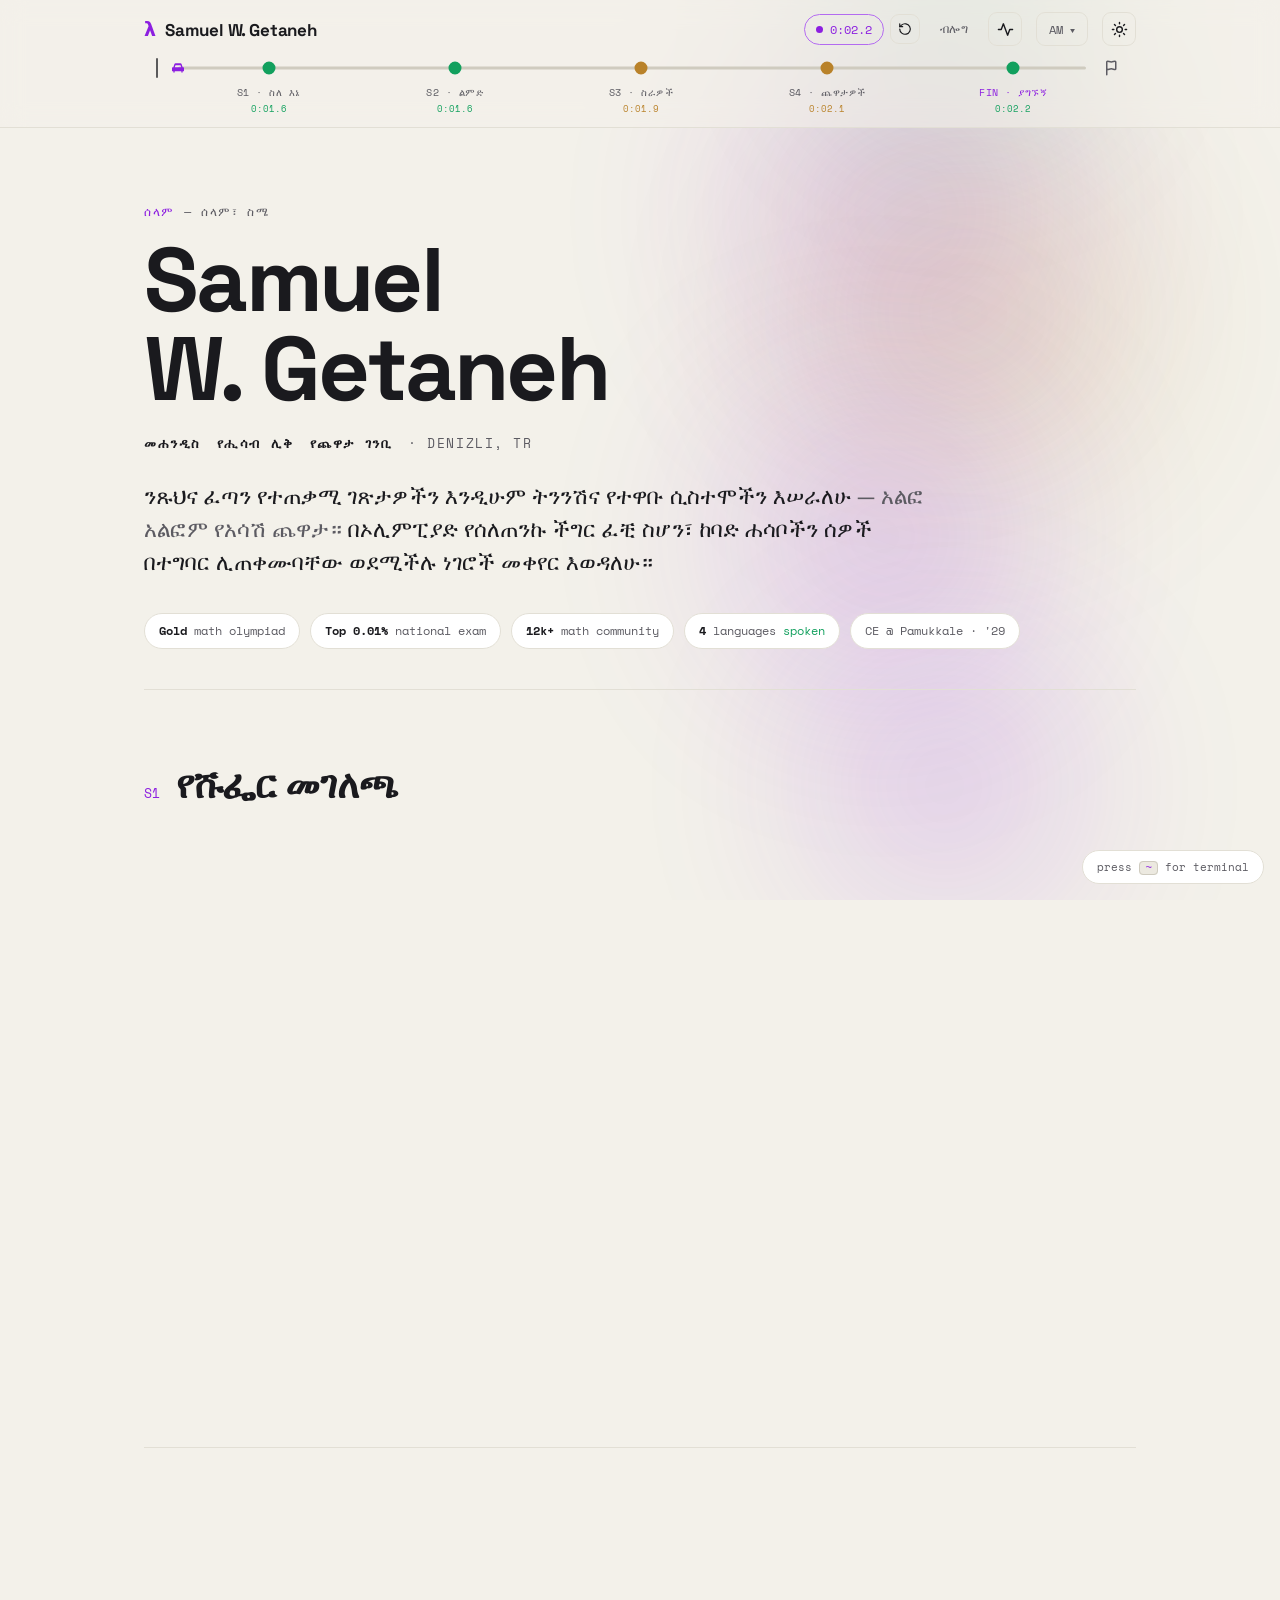
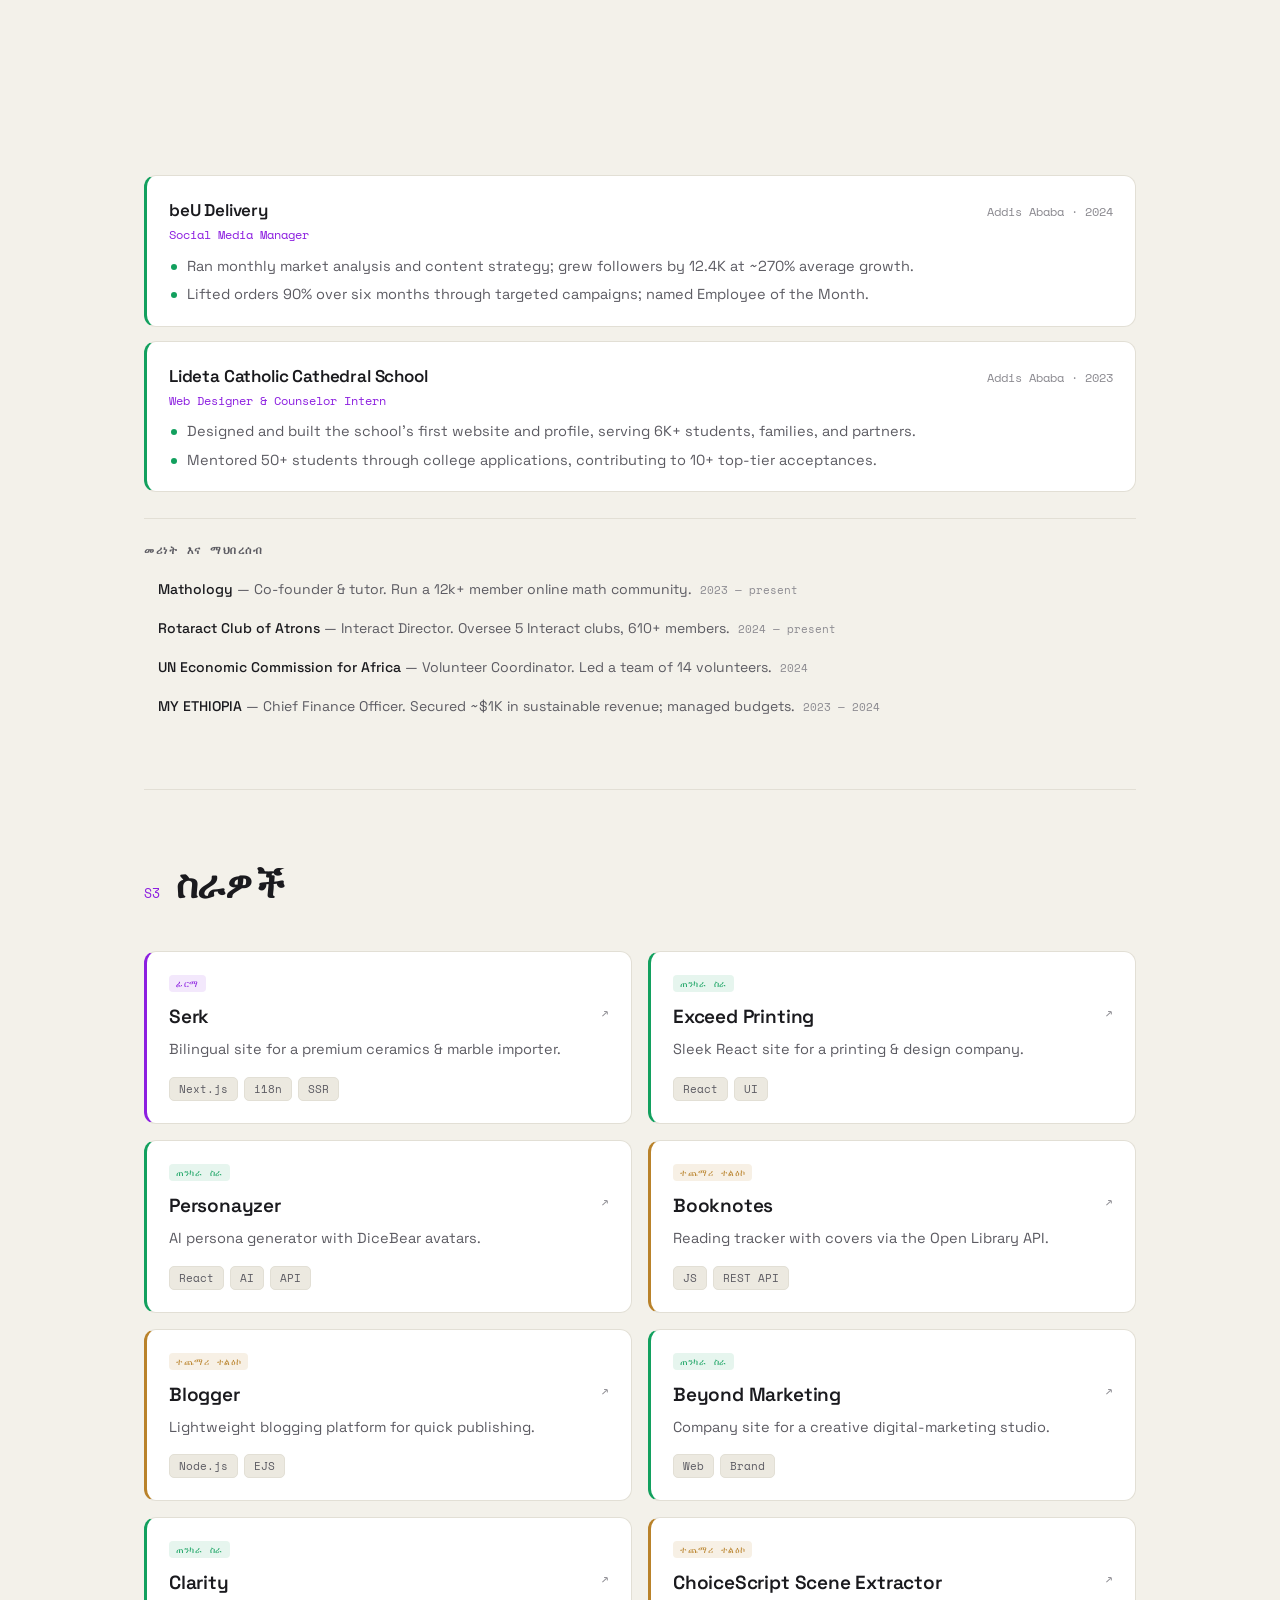
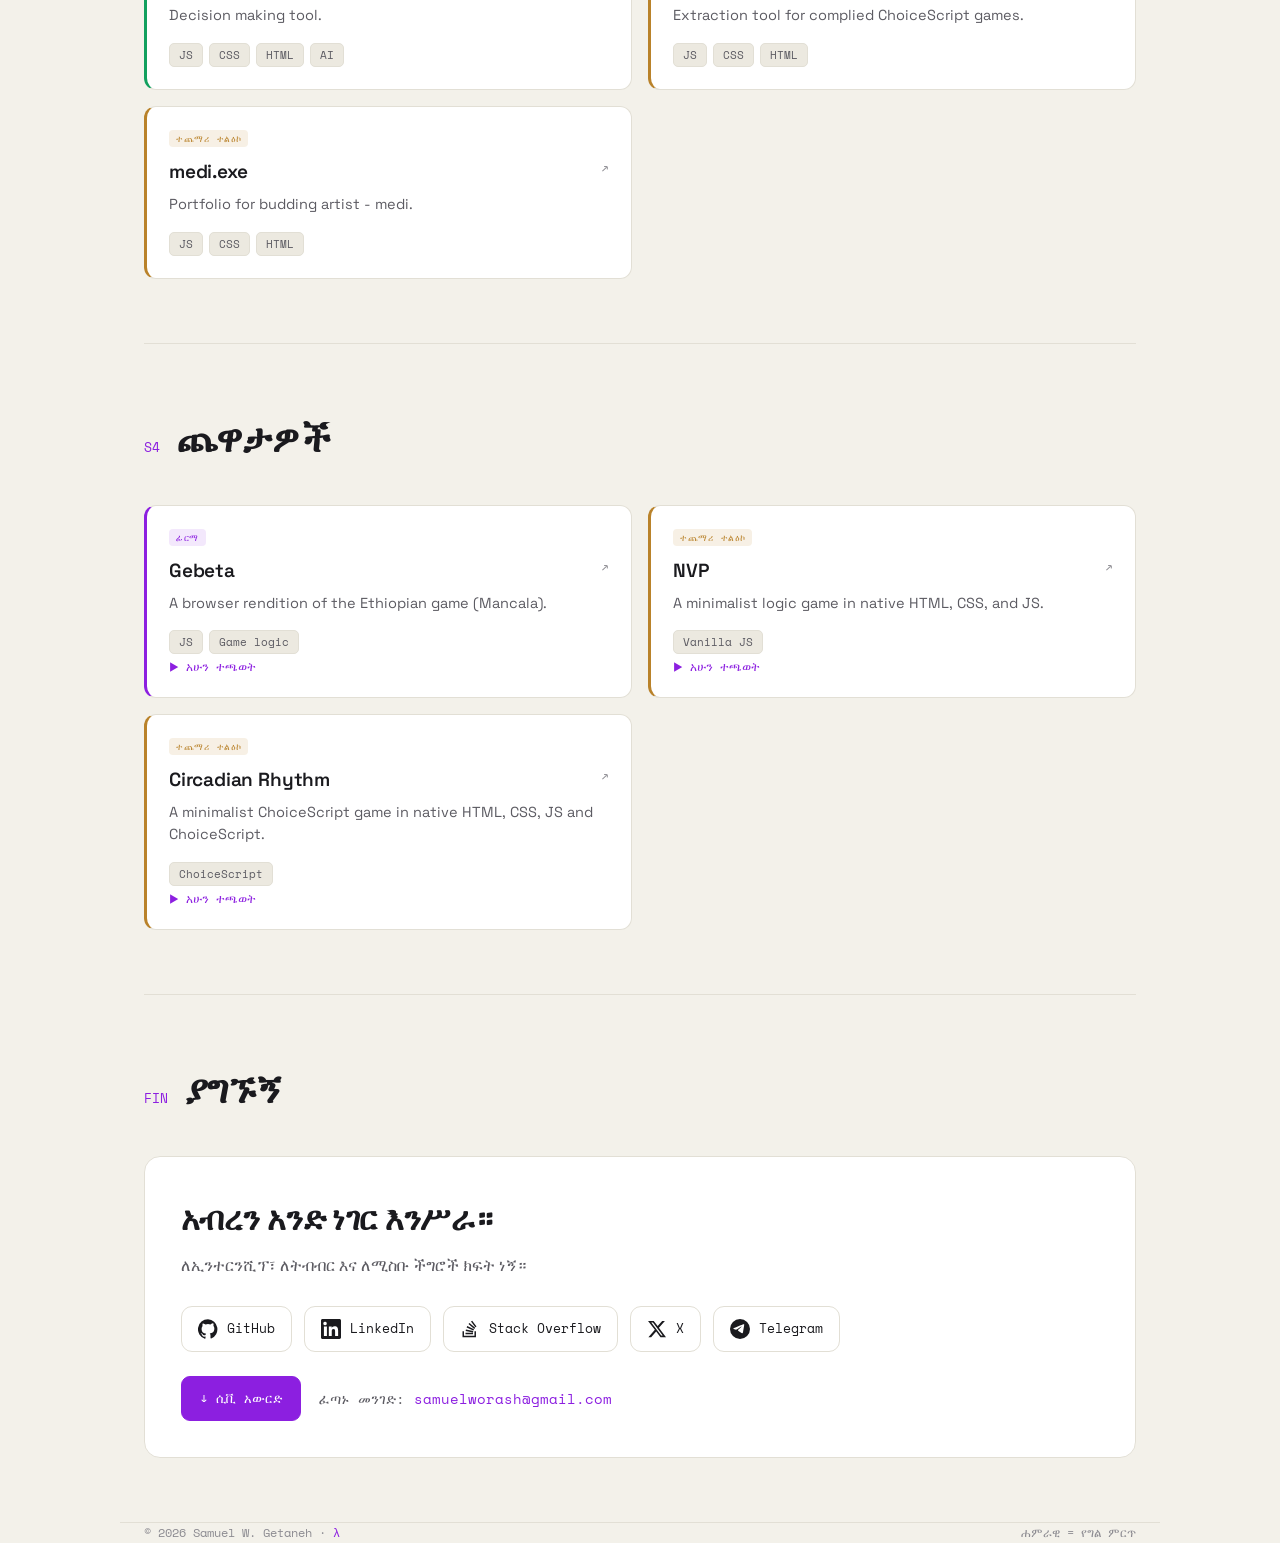
==== am/index.html @ 06b90d09 "deploy: kmab5/f1-portfolio@ab96c2ef6e994fb516f76551ce1d01fd4ba769f8" ====
<!DOCTYPE html><html lang="am"> <head><meta charset="utf-8"><meta name="viewport" content="width=device-width, initial-scale=1"><title>Samuel W. Getaneh — engineer, mathematician, game-builder</title><meta name="description" content="Samuel W. Getaneh — computer engineer, mathematician, and game-builder. Selected work, playable games, and how to reach me."><link rel="canonical" href="https://kmab5.github.io/am/"><link rel="icon" href="/favicon.ico" sizes="32x32"><link rel="icon" type="image/svg+xml" id="faviconSvg" href="/favicon.svg"><link rel="apple-touch-icon" href="/apple-touch-icon.png"><link rel="manifest" href="/site.webmanifest"><meta name="theme-color" content="#0E0E11"><meta property="og:type" content="website"><meta property="og:title" content="Samuel W. Getaneh — engineer, mathematician, game-builder"><meta property="og:description" content="Samuel W. Getaneh — computer engineer, mathematician, and game-builder. Selected work, playable games, and how to reach me."><meta property="og:image" content="https://kmab5.github.io/og.png"><meta property="og:url" content="https://kmab5.github.io/am/"><meta name="twitter:card" content="summary_large_image"><meta name="twitter:title" content="Samuel W. Getaneh — engineer, mathematician, game-builder"><meta name="twitter:description" content="Samuel W. Getaneh — computer engineer, mathematician, and game-builder. Selected work, playable games, and how to reach me."><meta name="twitter:image" content="https://kmab5.github.io/og.png"><link rel="preconnect" href="https://fonts.googleapis.com"><link rel="preconnect" href="https://fonts.gstatic.com" crossorigin><link href="https://fonts.googleapis.com/css2?family=Space+Grotesk:wght@400;500;600;700&family=Space+Mono:wght@400;700&display=swap" rel="stylesheet"><script>
      (function () {
        var t;
        try { t = localStorage.getItem('theme'); } catch (e) {}
        if (!t) t = matchMedia('(prefers-color-scheme:light)').matches ? 'light' : 'dark';
        document.documentElement.setAttribute('data-theme', t);
        var link = document.getElementById('faviconSvg');
        if (link) link.setAttribute('href', link.getAttribute('href').replace(/favicon[^/]*\.svg$/, t === 'light' ? 'favicon-light.svg' : 'favicon.svg'));
        var tc = document.querySelector('meta[name=theme-color]');
        if (tc) tc.setAttribute('content', t === 'light' ? '#F3F1EA' : '#0E0E11');
      })();
    </script><link rel="stylesheet" href="/_astro/Base.CNnlPV1o.css"></head> <body> <div id="bg-bubbles" aria-hidden="true"></div> <header class="top home"> <div class="top-row"> <button class="mark" id="markLink" type="button" aria-label="Samuel W. Getaneh — አዲስ ዙር" title="አዲስ ዙር"> <span class="lam">λ</span> <span class="mark-name">Samuel W. Getaneh</span> </button> <span class="spacer"></span>  <div class="nav-inline"> <div class="clock-group"> <button class="clock" id="clockBtn" title="ለአፍታ አቁም / አጫውት" aria-label="ለአፍታ አቁም / አጫውት"> <span class="rd" id="rd"></span><span id="lap">0:00.0</span> </button> <button class="icon-btn sm" id="restartBtn" title="ዳግም አስጀምር" aria-label="ዳግም አስጀምር"> <svg width="14" height="14" viewBox="0 0 24 24" fill="none" stroke="currentColor" stroke-width="2" stroke-linecap="round" stroke-linejoin="round"><path d="M3 12a9 9 0 1 0 3-6.7L3 8"></path><path d="M3 3v5h5"></path></svg> </button> </div> <a class="nav-link" href="/blog/">ብሎግ</a> <button class="icon-btn track-toggle" id="trackToggle" data-action="track" aria-pressed="false" data-hide-label="ትራኩን ደብቅ" data-show-label="ትራኩን አሳይ" title="ትራኩን ደብቅ" aria-label="ትራኩን ደብቅ"> <svg id="trackToggleIcon" width="17" height="17" viewBox="0 0 24 24" fill="none" stroke="currentColor" stroke-width="2" stroke-linecap="round" stroke-linejoin="round"><path d="M2 12h4l3-8 6 16 3-8h4"></path></svg> </button> <div id="langDropdown" class="lang-dropdown"> <button id="langToggle" class="lang-btn toggle" aria-haspopup="menu" aria-expanded="false" title="ቋንቋ">AM ▾</button> <ul id="langMenu" class="lang-menu" role="menu" aria-label="ቋንቋ"> <li role="none"><a role="menuitem" href="/">English</a></li><li role="none"><a role="menuitem" href="/am/" aria-current="true">አማርኛ</a></li><li role="none"><a role="menuitem" href="/tr/">Türkçe</a></li> </ul> </div> <button class="icon-btn theme-btn" data-action="theme" aria-label="ገጽታ ቀይር" title="ገጽታ ቀይር"> <svg class="theme-icon" width="17" height="17" viewBox="0 0 24 24" fill="none" stroke="currentColor" stroke-width="2" stroke-linecap="round"></svg> </button> </div>  <div id="navMenu" class="nav-menu-dd"> <button id="navMenuBtn" class="icon-btn menu-btn" aria-haspopup="menu" aria-expanded="false" aria-label="ዝርዝር" title="ዝርዝር"> <svg width="18" height="18" viewBox="0 0 24 24" fill="none" stroke="currentColor" stroke-width="2" stroke-linecap="round"><path d="M3 6h18M3 12h18M3 18h18"></path></svg> </button> <div class="nav-menu" role="menu" aria-label="ዝርዝር"> <p class="menu-group">ክፍሎች</p> <a class="menu-row" role="menuitem" href="#about" data-target="about"> <span class="menu-sector">S1</span><span>ስለ እኔ</span> </a><a class="menu-row" role="menuitem" href="#experience" data-target="experience"> <span class="menu-sector">S2</span><span>ልምድ</span> </a><a class="menu-row" role="menuitem" href="#work" data-target="work"> <span class="menu-sector">S3</span><span>ስራዎች</span> </a><a class="menu-row" role="menuitem" href="#games" data-target="games"> <span class="menu-sector">S4</span><span>ጨዋታዎች</span> </a><a class="menu-row" role="menuitem" href="#contact" data-target="contact"> <span class="menu-sector">fin</span><span>ያግኙኝ</span> </a> <a class="menu-row" role="menuitem" href="/blog/"> <span class="menu-sector">·</span><span>ብሎግ</span> </a> <div class="menu-div"></div> <p class="menu-group">ቋንቋ</p> <a class="menu-row" role="menuitem" href="/"> <span class="menu-sector">EN</span><span>English</span> </a><a class="menu-row" role="menuitem" href="/am/" aria-current="true"> <span class="menu-sector">AM</span><span>አማርኛ</span> </a><a class="menu-row" role="menuitem" href="/tr/"> <span class="menu-sector">TR</span><span>Türkçe</span> </a> <div class="menu-div"></div> <button class="menu-row" type="button" data-action="theme"> <span class="menu-sector">◐</span><span>ገጽታ ቀይር</span> <svg class="theme-icon menu-theme-icon" width="16" height="16" viewBox="0 0 24 24" fill="none" stroke="currentColor" stroke-width="2" stroke-linecap="round"></svg> </button> </div> </div> </div> <div class="track"> <div class="track-strip"> <span class="startgate" aria-hidden="true"></span> <div class="track-rail"> <div class="track-line"><div class="track-fill" id="trackFill"></div></div> <div id="tdots" aria-hidden="true"> <span class="tdot" data-idx="0" style="left:10%"></span><span class="tdot" data-idx="1" style="left:30.5%"></span><span class="tdot" data-idx="2" style="left:51%"></span><span class="tdot" data-idx="3" style="left:71.5%"></span><span class="tdot" data-idx="4" style="left:92%"></span> </div> <span class="car" id="car" aria-hidden="true"> <svg width="16" height="16" viewBox="0 0 24 24" fill="currentColor"><path d="M5 11l1.5-4.5A2 2 0 0 1 8.4 5h7.2a2 2 0 0 1 1.9 1.5L19 11h1a1 1 0 0 1 1 1v4a1 1 0 0 1-1 1h-1v1a1 1 0 0 1-2 0v-1H7v1a1 1 0 0 1-2 0v-1H4a1 1 0 0 1-1-1v-4a1 1 0 0 1 1-1zm2.2 0h9.6l-1-3H8.2z"></path></svg> </span> </div> <button class="finishflag" id="finishFlag" title="አዲስ ዙር" aria-label="finish flag"> <svg width="18" height="18" viewBox="0 0 24 24" fill="none" stroke="currentColor" stroke-width="2" stroke-linecap="round" stroke-linejoin="round"><path d="M5 21V4a1 1 0 0 1 1-1c1.5 0 3 1 5 1s3.5-1 5-1a1 1 0 0 1 1 1v9a1 1 0 0 1-1 1c-1.5 0-3-1-5-1s-3.5 1-5 1"></path></svg> </button> </div> <nav class="track-labels" id="tlabels" aria-label="ክፍሎች"> <button class="tlabel" data-idx="0" data-target="about" style="left:10%"> <span class="tlab">S1 · ስለ እኔ</span> <span class="tsplit">--:--</span> </button><button class="tlabel" data-idx="1" data-target="experience" style="left:30.5%"> <span class="tlab">S2 · ልምድ</span> <span class="tsplit">--:--</span> </button><button class="tlabel" data-idx="2" data-target="work" style="left:51%"> <span class="tlab">S3 · ስራዎች</span> <span class="tsplit">--:--</span> </button><button class="tlabel" data-idx="3" data-target="games" style="left:71.5%"> <span class="tlab">S4 · ጨዋታዎች</span> <span class="tsplit">--:--</span> </button><button class="tlabel" data-idx="4" data-target="contact" style="left:92%"> <span class="tlab">fin · ያግኙኝ</span> <span class="tsplit">--:--</span> </button> </nav> </div>  <nav class="subnav" aria-label="ክፍሎች"> <a class="subnav-link" href="#about" data-target="about">ስለ እኔ</a><a class="subnav-link" href="#experience" data-target="experience">ልምድ</a><a class="subnav-link" href="#work" data-target="work">ስራዎች</a><a class="subnav-link" href="#games" data-target="games">ጨዋታዎች</a><a class="subnav-link" href="#contact" data-target="contact">ያግኙኝ</a> </nav> </header> <script>
  (function () {
    function wire(ddId, btnId) {
      var dd = document.getElementById(ddId), btn = document.getElementById(btnId);
      if (!dd || !btn) return;
      btn.addEventListener('click', function (e) {
        e.stopPropagation();
        var open = dd.classList.toggle('open');
        btn.setAttribute('aria-expanded', open ? 'true' : 'false');
      });
      document.addEventListener('click', function (e) {
        if (!dd.contains(e.target)) { dd.classList.remove('open'); btn.setAttribute('aria-expanded', 'false'); }
      });
      document.addEventListener('keydown', function (e) {
        if (e.key === 'Escape') { dd.classList.remove('open'); btn.setAttribute('aria-expanded', 'false'); }
      });
    }
    wire('langDropdown', 'langToggle');
    wire('navMenu', 'navMenuBtn');
  })();
</script> <main class="wrap"> <section id="start" class="hero" style="border-top:0"> <div class="greet rv"><span class="eyebrow"><span class="am">ሰላም</span> — ሰላም፣ ስሜ</span></div> <h1 class="name rv">Samuel<br>W. Getaneh</h1> <div class="role rv"> <span><b>መሐንዲስ</b></span><span><b>የሒሳብ ሊቅ</b></span><span><b>የጨዋታ ገንቢ</b></span> <span>· Denizli, TR</span> </div> <p class="lede rv">ንጹህና ፈጣን የተጠቃሚ ገጽታዎችን እንዲሁም ትንንሽና የተዋቡ ሲስተሞችን እሠራለሁ<span class="q"> — አልፎ አልፎም የአሳሽ ጨዋታ።</span> በኦሊምፒያድ የሰለጠንኩ ችግር ፈቺ ስሆን፣ ከባድ ሐሳቦችን ሰዎች በተግባር ሊጠቀሙባቸው ወደሚችሉ ነገሮች መቀየር እወዳለሁ።</p> <div class="timing rv"> <span class="chip"> <b>Gold</b> math olympiad  </span><span class="chip"> <b>Top 0.01%</b> national exam  </span><span class="chip"> <b>12k+</b> math community  </span><span class="chip"> <b>4</b> languages <span class="u">spoken</span> </span><span class="chip mono"> CE @ Pamukkale · &#39;29 </span> </div> </section><section id="about"> <div class="s-head rv"><span class="idx">S1</span><h2>የሹፌር መገለጫ</h2></div> <div class="about-grid"> <div class="bio rv"> <p>እኔ በውድድር ሒሳብ ያደግሁ የኮምፒውተር ምህንድስና ተማሪ ነኝ — በኢትዮጵያ የሒሳብ ኦሊምፒያድ ወርቅ፣ በምሥራቅ አፍሪካ ብር፣ እንዲሁም በአገር አቀፍ ደረጃ ከላይኛው 0.01% ውስጥ። ከባድ ችግርን እስኪፈታ ድረስ ታግሶ መቆየትን የተማርኩት እዚያ ነው።</p> <p>በአሁኑ ጊዜ በዋናነት ለድር እሠራለሁ፦ እንደ Serk እና Exceed ያሉ ቀጥታ ድረ-ገጾች፣ እንደ Personayzer ያሉ መሣሪያዎች፣ እና ደስ ስለሚያሰኙ ጨዋታዎችም። ግልጽነት፣ ፍጥነት እና ጣልቃ የማይገቡ የተጠቃሚ ገጽታዎችን እወዳለሁ።</p> <p>ከኮድ ውጭ 12ሺ አባላት ያሉትን የሒሳብ ማህበረሰብ አስተዳድራለሁ፣ ብዙ ኢፒክ ፋንታሲና LitRPG አነባለሁ፣ በጠረጴዛ ቴኒስም በጋለ ስሜት እሸነፋለሁ።</p> <div class="titles"> <span class="pill best">◆ olympiad gold</span><span class="pill best">◆ top 0.01% esslce</span><span class="pill good">east african silver</span><span class="pill good">salutatorian</span><span class="pill good">polyglot ×4</span><span class="pill side">ytb scholar</span> </div> <dl class="toolkit"> <div class="toolkit-row"> <dt>ቋንቋዎች</dt> <dd><span class="skill">C++</span><span class="skill">C#</span><span class="skill">Python</span><span class="skill">JavaScript / TypeScript</span><span class="skill">Dart</span></dd> </div><div class="toolkit-row"> <dt>ድር</dt> <dd><span class="skill">React</span><span class="skill">Next.js</span><span class="skill">Astro</span><span class="skill">Node.js</span><span class="skill">HTML / CSS</span><span class="skill">WordPress</span></dd> </div><div class="toolkit-row"> <dt>መሣሪያዎች</dt> <dd><span class="skill">Git</span><span class="skill">Flutter</span><span class="skill">Figma</span><span class="skill">Inkscape</span><span class="skill">Adobe CS</span></dd> </div> </dl> </div> <aside class="panel rv" aria-label="ብቃቶች"> <div class="panel-h"><span>ብቃቶች</span><span class="pb">በራስ የተገመገመ</span></div> <div class="radar-wrap"> <svg id="radar" viewBox="0 0 240 200" width="240" height="200" role="img" aria-label="Attribute radar chart"> <polygon class="radar-grid" points="120,78.22 140.71401092490845,93.26960986251365 132.80196279493006,117.62039013748635 107.19803720506994,117.62039013748635 99.28598907509155,93.26960986251365"></polygon><polygon class="radar-grid" points="120,56.44 161.4280218498169,86.5392197250273 145.60392558986013,135.2407802749727 94.39607441013987,135.2407802749727 78.5719781501831,86.5392197250273"></polygon><polygon class="radar-grid" points="120,34 182.76973007548014,79.60487837125348 158.79382665130322,153.39512162874652 81.20617334869678,153.39512162874652 57.23026992451986,79.60487837125348"></polygon> <line class="radar-axis" x1="120" y1="100" x2="120" y2="34"></line><line class="radar-axis" x1="120" y1="100" x2="182.76973007548014" y2="79.60487837125348"></line><line class="radar-axis" x1="120" y1="100" x2="158.79382665130322" y2="153.39512162874652"></line><line class="radar-axis" x1="120" y1="100" x2="81.20617334869678" y2="153.39512162874652"></line><line class="radar-axis" x1="120" y1="100" x2="57.23026992451986" y2="79.60487837125348"></line> <polygon class="radar-poly" id="rpoly" points="120,37.3 175.23736246642252,82.05229296670305 151.03506132104258,142.7160973029972 95.947827476192,133.10497540982286 85.47664845848593,88.78268310418942"></polygon> <circle class="radar-vtx" data-i="0" cx="120" cy="37.3" r="4"></circle><circle class="radar-vtx" data-i="1" cx="175.23736246642252" cy="82.05229296670305" r="4"></circle><circle class="radar-vtx" data-i="2" cx="151.03506132104258" cy="142.7160973029972" r="4"></circle><circle class="radar-vtx" data-i="3" cx="95.947827476192" cy="133.10497540982286" r="4"></circle><circle class="radar-vtx" data-i="4" cx="85.47664845848593" cy="88.78268310418942" r="4"></circle> <text class="radar-lbl" data-i="0" x="120" y="18" text-anchor="middle">Logic</text><text class="radar-lbl" data-i="1" x="197.9866343362026" y="74.66060646125432" text-anchor="start">Front-end</text><text class="radar-lbl" data-i="2" x="168.1983906879828" y="166.3393935387457" text-anchor="start">Design</text><text class="radar-lbl" data-i="3" x="71.8016093120172" y="166.3393935387457" text-anchor="end">Systems</text><text class="radar-lbl" data-i="4" x="42.0133656637974" y="74.66060646125432" text-anchor="end">Data</text> </svg> </div> <div class="attr-list" id="attr-list"> <div class="attr-item" data-i="0"><span>Logic &amp; math</span><span class="lv">olympiad · 95</span></div><div class="attr-item" data-i="1"><span>Front-end</span><span class="lv">fluent · 88</span></div><div class="attr-item" data-i="2"><span>Design</span><span class="lv">strong · 80</span></div><div class="attr-item" data-i="3"><span>Systems &amp; C++</span><span class="lv">growing · 62</span></div><div class="attr-item" data-i="4"><span>Data &amp; modeling</span><span class="lv">growing · 55</span></div> </div> <p class="note">ሐምራዊ = በትራኩ ላይ ለተመዘገበ ምርጥ ሰዓት የሚወክለው የF1 ቀለም ነው። በአንድ ነጥብ ላይ አመልካቹን አንዣብቡ። ይህ የራስ ገጽታ እንጂ መለኪያ አይደለም።</p> </aside> </div> </section><section id="experience"> <div class="s-head rv"><span class="idx">S2</span><h2>የስራ ልምድ</h2></div> <div class="xp-list"> <article class="xp-item rv best"> <div class="xp-head"> <div class="xp-title"><span class="xp-org">Ethioware EdTech Initiative</span><span class="xp-role">Brand Lead</span></div> <div class="xp-meta">Addis Ababa (Remote) · 2024 — present</div> </div> <ul class="xp-points"> <li>Rebuilt the brand end to end — brand kit, a new website, and social — lifting site traffic 180% to 14K.</li><li>Drove a 1200% rise in total visits to ~46K, and earned a board appointment for the work.</li> </ul> </article><article class="xp-item rv good"> <div class="xp-head"> <div class="xp-title"><span class="xp-org">beU Delivery</span><span class="xp-role">Social Media Manager</span></div> <div class="xp-meta">Addis Ababa · 2024</div> </div> <ul class="xp-points"> <li>Ran monthly market analysis and content strategy; grew followers by 12.4K at ~270% average growth.</li><li>Lifted orders 90% over six months through targeted campaigns; named Employee of the Month.</li> </ul> </article><article class="xp-item rv good"> <div class="xp-head"> <div class="xp-title"><span class="xp-org">Lideta Catholic Cathedral School</span><span class="xp-role">Web Designer &amp; Counselor Intern</span></div> <div class="xp-meta">Addis Ababa · 2023</div> </div> <ul class="xp-points"> <li>Designed and built the school’s first website and profile, serving 6K+ students, families, and partners.</li><li>Mentored 50+ students through college applications, contributing to 10+ top-tier acceptances.</li> </ul> </article> </div> <div class="lead-block rv"> <h3 class="lead-h">መሪነት እና ማህበረሰብ</h3> <ul class="lead-list"> <li class="lead-item"> <span class="lead-org">Mathology</span> — Co-founder &amp; tutor. Run a 12k+ member online math community. <span class="lead-period">2023 — present</span> </li><li class="lead-item"> <span class="lead-org">Rotaract Club of Atrons</span> — Interact Director. Oversee 5 Interact clubs, 610+ members. <span class="lead-period">2024 — present</span> </li><li class="lead-item"> <span class="lead-org">UN Economic Commission for Africa</span> — Volunteer Coordinator. Led a team of 14 volunteers. <span class="lead-period">2024</span> </li><li class="lead-item"> <span class="lead-org">MY ETHIOPIA</span> — Chief Finance Officer. Secured ~$1K in sustainable revenue; managed budgets. <span class="lead-period">2023 — 2024</span> </li> </ul> </div> </section><section id="work"> <div class="s-head rv"><span class="idx">S3</span><h2>ስራዎች</h2></div> <div class="grid"> <button class="card best rv" data-name="Serk" data-tier="best" data-tierlabel="ፊርማ" data-role="Design + build" data-year="2026" data-long="A production Next.js site with English/Amharic localization, server-side rendering, and a catalog-request flow. Built end to end — brand, UI, and front-end." data-tags="Next.js,i18n,SSR" data-live="https://serk.com.et" data-repo data-playable> <span class="tier-tag best">ፊርማ</span> <div class="ctop"><h3>Serk</h3><span class="arrow">↗</span></div> <p>Bilingual site for a premium ceramics &amp; marble importer.</p> <div class="stack"><span class="tag">Next.js</span><span class="tag">i18n</span><span class="tag">SSR</span></div>  </button><button class="card good rv" data-name="Exceed Printing" data-tier="good" data-tierlabel="ጠንካራ ስራ" data-role="Front-end" data-year="2025" data-long="A modern, responsive marketing site with a clean component system and smooth interactions." data-tags="React,UI" data-live="https://exceed-chi.vercel.app/" data-repo data-playable> <span class="tier-tag good">ጠንካራ ስራ</span> <div class="ctop"><h3>Exceed Printing</h3><span class="arrow">↗</span></div> <p>Sleek React site for a printing &amp; design company.</p> <div class="stack"><span class="tag">React</span><span class="tag">UI</span></div>  </button><button class="card good rv" data-name="Personayzer" data-tier="good" data-tierlabel="ጠንካራ ስራ" data-role="Full build" data-year="2024" data-long="Generates creative personas with matching avatars for identity building. A small, fun tool exploring generative UX." data-tags="React,AI,API" data-live="https://peronayzer.onrender.com/" data-repo data-playable> <span class="tier-tag good">ጠንካራ ስራ</span> <div class="ctop"><h3>Personayzer</h3><span class="arrow">↗</span></div> <p>AI persona generator with DiceBear avatars.</p> <div class="stack"><span class="tag">React</span><span class="tag">AI</span><span class="tag">API</span></div>  </button><button class="card side rv" data-name="Booknotes" data-tier="side" data-tierlabel="ተጨማሪ ተልዕኮ" data-role="Full build" data-year="2024" data-long="A personal library and reading-notes tracker that pulls book covers and metadata from the Open Library API." data-tags="JS,REST API" data-live data-repo="https://github.com/kmab5/booknotes.ang" data-playable> <span class="tier-tag side">ተጨማሪ ተልዕኮ</span> <div class="ctop"><h3>Booknotes</h3><span class="arrow">↗</span></div> <p>Reading tracker with covers via the Open Library API.</p> <div class="stack"><span class="tag">JS</span><span class="tag">REST API</span></div>  </button><button class="card side rv" data-name="Blogger" data-tier="side" data-tierlabel="ተጨማሪ ተልዕኮ" data-role="Full build" data-year="2024" data-long="A minimal blogging platform built with Node.js and EJS templating for fast content publishing." data-tags="Node.js,EJS" data-live data-repo="https://github.com/kmab5/blogger.ang" data-playable> <span class="tier-tag side">ተጨማሪ ተልዕኮ</span> <div class="ctop"><h3>Blogger</h3><span class="arrow">↗</span></div> <p>Lightweight blogging platform for quick publishing.</p> <div class="stack"><span class="tag">Node.js</span><span class="tag">EJS</span></div>  </button><button class="card good rv" data-name="Beyond Marketing" data-tier="good" data-tierlabel="ጠንካራ ስራ" data-role="Design + build" data-year="2024" data-long="Brand-forward marketing site with strong visual identity and clear service storytelling." data-tags="Web,Brand" data-live="https://kmab5.github.io/beyond/" data-repo data-playable> <span class="tier-tag good">ጠንካራ ስራ</span> <div class="ctop"><h3>Beyond Marketing</h3><span class="arrow">↗</span></div> <p>Company site for a creative digital-marketing studio.</p> <div class="stack"><span class="tag">Web</span><span class="tag">Brand</span></div>  </button><button class="card good rv" data-name="Clarity" data-tier="good" data-tierlabel="ጠንካራ ስራ" data-role="Full build" data-year="2025" data-long="Ask a simple question that has been troubling you and using AI generated penetrating questions, helps you reach decision in one minute." data-tags="JS,CSS,HTML,AI" data-live="https://clarity-psi-three.vercel.app/" data-repo data-playable> <span class="tier-tag good">ጠንካራ ስራ</span> <div class="ctop"><h3>Clarity</h3><span class="arrow">↗</span></div> <p>Decision making tool.</p> <div class="stack"><span class="tag">JS</span><span class="tag">CSS</span><span class="tag">HTML</span><span class="tag">AI</span></div>  </button><button class="card side rv" data-name="ChoiceScript Scene Extractor" data-tier="side" data-tierlabel="ተጨማሪ ተልዕኮ" data-role="Full build" data-year="2024" data-long="Uploads and extracts all the scene files inside a compiled index.html file of a compiled ChoiceScript game, downloads all of them in zip format." data-tags="JS,CSS,HTML" data-live="https://kmab5.github.io/choicescript-scene-extractor/" data-repo data-playable> <span class="tier-tag side">ተጨማሪ ተልዕኮ</span> <div class="ctop"><h3>ChoiceScript Scene Extractor</h3><span class="arrow">↗</span></div> <p>Extraction tool for complied ChoiceScript games.</p> <div class="stack"><span class="tag">JS</span><span class="tag">CSS</span><span class="tag">HTML</span></div>  </button><button class="card side rv" data-name="medi.exe" data-tier="side" data-tierlabel="ተጨማሪ ተልዕኮ" data-role="Full build" data-year="2025" data-long="Designed and implemented artist portfolio website for a budding artist. Check her out!" data-tags="JS,CSS,HTML" data-live="https://medi-exe.vercel.app/" data-repo data-playable> <span class="tier-tag side">ተጨማሪ ተልዕኮ</span> <div class="ctop"><h3>medi.exe</h3><span class="arrow">↗</span></div> <p>Portfolio for budding artist - medi.</p> <div class="stack"><span class="tag">JS</span><span class="tag">CSS</span><span class="tag">HTML</span></div>  </button> </div> </section><section id="games"> <div class="s-head rv"><span class="idx">S4</span><h2>ጨዋታዎች</h2></div> <div class="grid"> <button class="card best rv" data-name="Gebeta" data-tier="best" data-tierlabel="ፊርማ" data-role="Full build" data-year="2024" data-long="A faithful, playable version of the traditional Ethiopian board game — rules engine, turn logic, and a clean interactive board, all in the browser." data-tags="JS,Game logic" data-live="https://gebeta-z1yt.onrender.com/" data-repo data-playable="1"> <span class="tier-tag best">ፊርማ</span> <div class="ctop"><h3>Gebeta</h3><span class="arrow">↗</span></div> <p>A browser rendition of the Ethiopian game (Mancala).</p> <div class="stack"><span class="tag">JS</span><span class="tag">Game logic</span></div> <span class="play">▶ አሁን ተጫወት</span> </button><button class="card side rv" data-name="NVP" data-tier="side" data-tierlabel="ተጨማሪ ተልዕኮ" data-role="Full build" data-year="2023" data-long="A small, snappy logic puzzle built with zero dependencies — a study in doing more with vanilla web tech." data-tags="Vanilla JS" data-live="https://nvp-kmab.vercel.app/" data-repo="https://github.com/kmab5/nvp" data-playable="1"> <span class="tier-tag side">ተጨማሪ ተልዕኮ</span> <div class="ctop"><h3>NVP</h3><span class="arrow">↗</span></div> <p>A minimalist logic game in native HTML, CSS, and JS.</p> <div class="stack"><span class="tag">Vanilla JS</span></div> <span class="play">▶ አሁን ተጫወት</span> </button><button class="card side rv" data-name="Circadian Rhythm" data-tier="side" data-tierlabel="ተጨማሪ ተልዕኮ" data-role="Full build" data-year="2024" data-long="A small, short interactive fiction about our bodies circadian rhythm written in ChoiceScript." data-tags="ChoiceScript" data-live="https://kmab5.github.io/circadia-cs/" data-repo data-playable="1"> <span class="tier-tag side">ተጨማሪ ተልዕኮ</span> <div class="ctop"><h3>Circadian Rhythm</h3><span class="arrow">↗</span></div> <p>A minimalist ChoiceScript game in native HTML, CSS, JS and ChoiceScript.</p> <div class="stack"><span class="tag">ChoiceScript</span></div> <span class="play">▶ አሁን ተጫወት</span> </button> </div> </section><section id="contact"> <div class="s-head rv"><span class="idx">FIN</span><h2>ያግኙኝ</h2></div> <div class="box rv"> <div class="lead">አብረን አንድ ነገር እንሥራ።</div> <p class="sub">ለኢንተርንሺፕ፣ ለትብብር እና ለሚስቡ ችግሮች ክፍት ነኝ።</p> <div class="socials"> <a class="soc" href="https://github.com/kmab5" target="_blank" rel="noopener" aria-label="GitHub"> <svg viewBox="0 0 24 24"><path d="M12 .3a12 12 0 0 0-3.8 23.4c.6.1.8-.3.8-.6v-2c-3.3.7-4-1.6-4-1.6-.6-1.4-1.3-1.8-1.3-1.8-1.1-.7 0-.7 0-.7 1.2 0 1.8 1.2 1.8 1.2 1.1 1.8 2.8 1.3 3.5 1 .1-.8.4-1.3.8-1.6-2.7-.3-5.5-1.3-5.5-5.9 0-1.3.5-2.4 1.2-3.2 0-.3-.5-1.5.2-3.2 0 0 1-.3 3.3 1.2a11.5 11.5 0 0 1 6 0C17.3 4.7 18.3 5 18.3 5c.7 1.7.2 2.9.1 3.2.8.8 1.2 1.9 1.2 3.2 0 4.6-2.8 5.6-5.5 5.9.5.3.9 1 .9 2.2v3.3c0 .3.2.7.8.6A12 12 0 0 0 12 .3"/></svg> <span class="soc-name">GitHub</span> </a><a class="soc" href="https://linkedin.com/in/samuel-worash-getaneh" target="_blank" rel="noopener" aria-label="LinkedIn"> <svg viewBox="0 0 24 24"><path d="M20.4 20.5h-3.5v-5.6c0-1.3 0-3-1.9-3s-2.1 1.4-2.1 2.9v5.7H9.4V9h3.4v1.6h.05c.5-.9 1.6-1.9 3.4-1.9 3.6 0 4.3 2.4 4.3 5.5v6.3zM5.3 7.4a2.1 2.1 0 1 1 0-4.1 2.1 2.1 0 0 1 0 4.1zM7.1 20.5H3.5V9h3.6v11.5zM22.2 0H1.8C.8 0 0 .8 0 1.7v20.5C0 23.2.8 24 1.8 24h20.4c1 0 1.8-.8 1.8-1.7V1.7C24 .8 23.2 0 22.2 0z"/></svg> <span class="soc-name">LinkedIn</span> </a><a class="soc" href="https://stackoverflow.com/users/23514684/kmab" target="_blank" rel="noopener" aria-label="Stack Overflow"> <svg viewBox="0 0 24 24"><path d="M17.36 20.2v-5.38h1.79V22H3v-7.18h1.79v5.38zM6.77 14.32l.37-1.75 8.79 1.85-.37 1.75zm1.16-4.2l.76-1.61 8.14 3.79-.76 1.62zm2.26-3.99l1.15-1.38 6.9 5.76-1.15 1.37zM14.64 2l5.18 6.98-1.44 1.06L13.2 3.06zM6.59 18.41v-1.79h8.98v1.79z"/></svg> <span class="soc-name">Stack Overflow</span> </a><a class="soc" href="https://twitter.com/kmab_5" target="_blank" rel="noopener" aria-label="X"> <svg viewBox="0 0 24 24"><path d="M18.2 2.25h3.3l-7.2 8.26 8.5 11.24H16.2l-5.2-6.82L4.99 21.75H1.68l7.73-8.84L1.25 2.25H8.1l4.7 6.23zM17 19.77h1.83L7.08 4.13H5.12z"/></svg> <span class="soc-name">X</span> </a><a class="soc" href="https://t.me/k_m_a_b" target="_blank" rel="noopener" aria-label="Telegram"> <svg viewBox="0 0 24 24"><path d="M12 0A12 12 0 1 0 12 24 12 12 0 0 0 12 0zm5 7.2c-.2 1.9-1 6.5-1.4 8.6-.2.9-.5 1.2-.8 1.2-.7.1-1.2-.4-1.9-.9l-2.7-1.8c-1.2-.8-.4-1.2.3-1.9.2-.2 3.2-3 3.3-3.2 0-.1 0-.2-.1-.2-.1-.1-.2 0-.2 0l-5 3.3c-.5.3-.9.5-1.3.5-.4 0-1.3-.2-1.9-.5-.7-.2-1.3-.4-1.3-.8 0-.2.3-.4.9-.7 3.5-1.5 5.8-2.5 7-3 3.3-1.4 4-1.6 4.5-1.6.1 0 .3 0 .5.1.1.1.1.2.2.5z"/></svg> <span class="soc-name">Telegram</span> </a> </div> <div class="cta-row"> <a class="btn primary" href="/samuel-getaneh-cv.pdf" target="_blank" rel="noopener">↓ ሲቪ አውርድ</a> <span class="em">ፈጣኑ መንገድ: <a href="mailto:samuelworash@gmail.com">samuelworash@gmail.com</a></span> </div> </div> </section> </main> <footer class="wrap"> <span>© 2026 Samuel W. Getaneh · <span class="lam" id="footLam" style="cursor:pointer" title="click me">λ</span></span> <span>ሐምራዊ = የግል ምርጥ</span> </footer> <div class="modal" id="modal" role="dialog" aria-modal="true" aria-labelledby="m-title"> <div class="mcard" id="mcard"> <div class="mtop"><h3 id="m-title"></h3><button class="mclose" id="mClose" aria-label="Close">✕</button></div> <div class="mmeta" id="m-meta"></div> <p class="long" id="m-long"></p> <div class="stack" id="m-stack"></div> <div class="mactions" id="m-actions"></div> </div> </div> <button class="term-hint" id="termHint" aria-label="Open terminal">press <kbd>~</kbd> for terminal</button> <div class="term-overlay" id="termOverlay" role="dialog" aria-label="Terminal" aria-modal="true"> <div class="term"> <div class="term-bar"> <span class="dot" style="background:#ff5f56"></span><span class="dot" style="background:#ffbd2e"></span><span class="dot" style="background:#27c93f"></span> <span style="margin-left:8px">samuel@portfolio — type <b style="color:var(--best)">help</b> · esc to close</span> </div> <div class="term-body" id="termBody"></div> <div class="term-in"><span class="p">$</span><input id="termInput" autocomplete="off" spellcheck="false" aria-label="Terminal input"></div> </div> </div> <script type="application/json" id="site-data">{"locale":"am","facts":["I once solved a competition geometry problem three different ways just to be sure.","Amharic is my first language; I also get by in Turkish and Arabic.","I run a 12,000-member online math community.","Gebeta is one of the oldest known board games — I rebuilt it for the browser.","I read far more LitRPG than is strictly reasonable.","The λ is here because a clean abstraction is the most satisfying thing in code."],"commands":{"coffee":"brewing… this whole portfolio runs on it.","ethiopia":"ሰላም — proudly from Addis Ababa.","motto":"make hard things usable."},"email":"samuelworash@gmail.com","ui":{"play":"አሁን ተጫወት","visit":"ቀጥታ ጎብኝ","source":"ኮድ ተመልከት"},"work":[{"name":"Beyond Marketing","live":"https://kmab5.github.io/beyond/","repo":""},{"name":"Blogger","live":"","repo":"https://github.com/kmab5/blogger.ang"},{"name":"Booknotes","live":"","repo":"https://github.com/kmab5/booknotes.ang"},{"name":"Clarity","live":"https://clarity-psi-three.vercel.app/","repo":""},{"name":"ChoiceScript Scene Extractor","live":"https://kmab5.github.io/choicescript-scene-extractor/","repo":""},{"name":"Exceed Printing","live":"https://exceed-chi.vercel.app/","repo":""},{"name":"medi.exe","live":"https://medi-exe.vercel.app/","repo":""},{"name":"Personayzer","live":"https://peronayzer.onrender.com/","repo":""},{"name":"Serk","live":"https://serk.com.et","repo":""}],"games":[{"name":"Circadian Rhythm","live":"https://kmab5.github.io/circadia-cs/","repo":""},{"name":"Gebeta","live":"https://gebeta-z1yt.onrender.com/","repo":""},{"name":"NVP","live":"https://nvp-kmab.vercel.app/","repo":"https://github.com/kmab5/nvp"}]}</script><script type="module" src="/_astro/Base.astro_astro_type_script_index_0_lang.CitBwf-q.js"></script></body> </html>
---- _astro/Base.CNnlPV1o.css ----
:root,html[data-theme=dark]{--bg:#0e0e11;--surface:#17171b;--surface-2:#1e1e24;--line:#2a2a31;--line-2:#3a3a44;--text:#edebe4;--muted:#9a9aa6;--dim:#66666f;--best:#b24bff;--best-bg:#b24bff21;--best-dim:#7e3ab0;--good:#3de08a;--good-bg:#3de08a1f;--good-dim:#2a9e63;--side:#f5c451;--side-bg:#f5c4511f;--side-dim:#a98526;--glass:#0e0e118c}html[data-theme=light]{--bg:#f3f1ea;--surface:#fff;--surface-2:#ece9e0;--line:#e2dfd5;--line-2:#cfcbbf;--text:#1a1a1e;--muted:#5c5b62;--dim:#8c8b91;--best:#8c1fe0;--best-bg:#8c1fe01a;--best-dim:#b36bf0;--good:#12a05e;--good-bg:#12a05e1a;--good-dim:#3dc182;--side:#b9822a;--side-bg:#b9822a1f;--side-dim:#d9a94e;--glass:#f3f1ea99}*{box-sizing:border-box;margin:0;padding:0}html{background:var(--bg);scroll-behavior:smooth;transition:background .4s}@media (prefers-reduced-motion:reduce){html{scroll-behavior:auto}}body{color:var(--text);-webkit-font-smoothing:antialiased;background:0 0;font-family:Space Grotesk,system-ui,sans-serif;font-size:16px;line-height:1.65;transition:color .4s;overflow-x:hidden}a{color:inherit;text-decoration:none}button{font-family:inherit}::selection{background:var(--best);color:#fff}:focus-visible{outline:2px solid var(--best);outline-offset:3px;border-radius:2px}.wrap{z-index:1;max-width:1040px;margin:0 auto;padding:0 24px;position:relative}.mono{font-family:Space Mono,ui-monospace,monospace}.eyebrow{letter-spacing:.14em;text-transform:uppercase;color:var(--muted);font-family:Space Mono,monospace;font-size:12px}#bg-bubbles{z-index:0;pointer-events:none;position:fixed;inset:0;overflow:hidden}.bubble{filter:blur(80px);opacity:.34;will-change:transform;border-radius:50%;transition:opacity .5s;position:absolute}html[data-theme=light] .bubble{opacity:.26;filter:blur(90px)}@media (prefers-reduced-motion:reduce){.bubble{opacity:.22}}header.top{z-index:40;background:var(--glass);backdrop-filter:blur(12px);border-bottom:1px solid var(--line);position:sticky;top:0}.top-row{align-items:center;gap:14px;max-width:1040px;margin:0 auto;padding:12px 24px 0;display:flex}.mark{letter-spacing:-.01em;white-space:nowrap;color:var(--text);cursor:pointer;background:0 0;border:0;align-items:baseline;gap:9px;padding:0;font-size:17px;font-weight:700;display:flex}.mark .lam{color:var(--best);font-size:19px}.mark:hover .lam{transform:rotate(-8deg)}.spacer{flex:1}.clock-group{align-items:center;gap:6px;display:flex}.clock{color:var(--muted);border:1px solid var(--line);cursor:pointer;background:0 0;border-radius:999px;align-items:center;gap:7px;padding:6px 11px;font-family:Space Mono,monospace;font-size:12px;transition:border-color .25s;display:flex}.clock:hover{border-color:var(--best-dim)}.clock.done{color:var(--best);border-color:var(--best-dim)}.icon-btn.sm{width:30px;height:30px}.clock .rd{background:var(--best);border-radius:50%;width:7px;height:7px;animation:1.4s infinite pulse}.clock.paused .rd{opacity:.3;animation:none}.clock.done .rd{background:var(--best);animation:none}@keyframes pulse{0%,to{opacity:1}50%{opacity:.25}}@media (prefers-reduced-motion:reduce){.clock .rd{animation:none}}.icon-btn{border:1px solid var(--line);width:34px;height:34px;color:var(--text);cursor:pointer;background:0 0;border-radius:9px;place-items:center;transition:border-color .25s,color .25s;display:grid}.icon-btn:hover{border-color:var(--best);color:var(--best)}.lang-btn{border:1px solid var(--line);height:34px;color:var(--muted);background:0 0;border-radius:9px;align-items:center;gap:6px;padding:0 12px;font-family:Space Mono,monospace;font-size:12px;display:flex}.lang-dropdown{position:relative}.lang-btn.toggle{cursor:pointer}.lang-menu{background:var(--surface);border:1px solid var(--line);z-index:60;border-radius:9px;min-width:140px;padding:6px;display:none;position:absolute;top:calc(100% + 8px);right:0;box-shadow:0 6px 26px #00000059}.lang-dropdown.open .lang-menu{display:block}.lang-menu li{list-style:none}.lang-menu a{color:var(--text);border-radius:6px;padding:8px 10px;font-family:Space Mono,monospace;font-size:13px;transition:transform .18s,color .18s,background .18s;display:block}.lang-menu a:hover{background:var(--surface-2);color:var(--best);transform:translateY(-2px)}.lang-menu a:active{transform:translateY(-1px)}.track{max-width:1040px;margin:0 auto 8px;padding:12px 24px 8px;position:relative}.track-strip{height:20px;margin:0 12px;position:relative}.startgate{background:var(--text);opacity:.7;border-radius:2px;width:2px;height:20px;position:absolute;top:0;left:0}.track-rail{position:absolute;inset:0 38px 0 22px}.track-line{background:var(--line-2);border-radius:3px;height:3px;position:absolute;top:50%;left:0;right:0;transform:translateY(-50%)}.track-fill{background:var(--best);border-radius:3px;width:0;height:100%;transition:width .2s linear;position:absolute;top:0;left:0}.tdot{background:var(--surface-2);border:2px solid var(--line-2);z-index:2;border-radius:50%;width:13px;height:13px;transition:background .3s,border-color .3s,box-shadow .3s;position:absolute;top:50%;transform:translate(-50%,-50%)}.car{z-index:3;color:var(--best);pointer-events:none;transition:left .25s cubic-bezier(.3,.7,.3,1);display:flex;position:absolute;top:50%;left:0;transform:translate(-50%,-50%)}.finishflag{color:var(--muted);cursor:pointer;z-index:4;background:0 0;border:0;padding:3px;line-height:0;transition:color .25s,transform .25s;position:absolute;top:50%;right:0;transform:translateY(-50%)}.finishflag:hover{color:var(--best);transform:translateY(-50%)scale(1.15)}.track-labels{height:26px;margin:7px 50px 0 34px;position:relative}.tlabel{cursor:pointer;white-space:nowrap;background:0 0;border:0;flex-direction:column;align-items:center;gap:2px;padding:0;display:flex;position:absolute;top:0;transform:translate(-50%)}.tlabel .tlab{letter-spacing:.05em;text-transform:uppercase;color:var(--muted);font-family:Space Mono,monospace;font-size:10px;transition:color .3s}.tlabel .tsplit{color:var(--dim);font-family:Space Mono,monospace;font-size:9px;transition:color .3s}.tlabel:hover .tlab{color:var(--text)}.tlabel.active .tlab{color:var(--best)}@media (width<=1000px){.tlabel .tlab{font-size:9px}.tlabel .tsplit{font-size:8px}}.hero{padding:70px 0 40px}h1.name{letter-spacing:-.03em;margin:12px 0 20px;font-size:clamp(44px,9vw,90px);font-weight:700;line-height:.98}.role{letter-spacing:.12em;text-transform:uppercase;color:var(--muted);flex-wrap:wrap;gap:8px 16px;margin-bottom:26px;font-family:Space Mono,monospace;font-size:13px;display:flex}.role b{color:var(--text);font-weight:700}.lede{max-width:56ch;font-size:clamp(18px,2.4vw,22px);line-height:1.5}.lede .q{color:var(--muted)}.timing{flex-wrap:wrap;gap:10px;margin-top:34px;display:flex}.chip{color:var(--muted);background:var(--surface);border:1px solid var(--line);cursor:default;border-radius:999px;padding:7px 14px;font-family:Space Mono,monospace;font-size:12px;transition:transform .18s,border-color .18s,color .18s}.chip:hover{border-color:var(--best-dim);color:var(--text);transform:translateY(-2px)}.chip b{color:var(--text)}.chip .u{color:var(--good)}.greet .am{color:var(--best);font-family:Space Mono,monospace}section{border-top:1px solid var(--line);padding:64px 0}.s-head{align-items:baseline;gap:16px;margin-bottom:34px;display:flex}.s-head .idx{color:var(--best);font-family:Space Mono,monospace;font-size:13px}.s-head h2{letter-spacing:-.02em;color:var(--text);font-size:clamp(26px,4vw,38px);font-weight:600}.about-grid{grid-template-columns:1.35fr 1fr;gap:44px;display:grid}@media (width<=820px){.about-grid{grid-template-columns:1fr;gap:32px}}.bio p{color:var(--muted);max-width:52ch;margin-bottom:16px}.bio p strong{color:var(--text);font-weight:500}.titles{flex-wrap:wrap;gap:8px;margin-top:22px;display:flex}.pill{letter-spacing:.03em;background:var(--surface);border:1px solid var(--line);color:var(--text);cursor:default;border-radius:6px;padding:6px 12px;font-family:Space Mono,monospace;font-size:12px;transition:transform .2s,border-color .2s,background .2s}.pill:hover{transform:translateY(-2px)}.pill.best{border-color:var(--best-dim);color:var(--best);background:var(--best-bg)}.pill.good{border-color:var(--good-dim);color:var(--good);background:var(--good-bg)}.pill.side{border-color:var(--side-dim);color:var(--side);background:var(--side-bg)}.panel{background:var(--surface);border:1px solid var(--line);border-radius:14px;padding:22px}.panel-h{letter-spacing:.12em;text-transform:uppercase;color:var(--muted);justify-content:space-between;margin-bottom:6px;font-family:Space Mono,monospace;font-size:11px;display:flex}.panel-h .pb{color:var(--best)}.radar-wrap{justify-content:center;padding:6px 0 2px;display:flex;position:relative}.radar-axis{fill:none;stroke:var(--line);stroke-width:1px}.radar-grid{fill:none;stroke:var(--line);stroke-width:1px;opacity:.5}.radar-poly{fill:var(--best-bg);stroke:var(--best);stroke-width:2px;transform-origin:50%;transition:transform 1s cubic-bezier(.2,.8,.2,1);transform:scale(0)}.radar-poly.in{transform:scale(1)}.radar-vtx{fill:var(--best);stroke:var(--bg);stroke-width:2px;cursor:pointer;transition:r .2s}.radar-lbl{fill:var(--muted);cursor:pointer;font-family:Space Mono,monospace;font-size:9px}.attr-list{flex-direction:column;gap:2px;margin-top:8px;display:flex}.attr-item{cursor:default;border-radius:7px;justify-content:space-between;align-items:center;padding:6px 8px;font-size:13.5px;transition:background .2s;display:flex}.attr-item:hover,.attr-item.hot{background:var(--best-bg)}.attr-item .lv{color:var(--muted);font-family:Space Mono,monospace;font-size:11px}.attr-item.hot .lv{color:var(--best)}.note{color:var(--dim);cursor:pointer;margin-top:16px;font-family:Space Mono,monospace;font-size:11px;line-height:1.55}.grid{grid-template-columns:repeat(2,1fr);gap:16px;display:grid}@media (width<=720px){.grid{grid-template-columns:1fr}}.card{text-align:left;background:var(--surface);border:1px solid var(--line);border-left:3px solid var(--line-2);cursor:pointer;border-radius:12px;width:100%;padding:22px;transition:border-color .3s,transform .3s,background .3s;position:relative}.card.best{border-left-color:var(--best)}.card.good{border-left-color:var(--good)}.card.side{border-left-color:var(--side)}.card:hover{background:var(--surface-2);transform:translateY(-3px)}.card.best:hover{border-color:var(--best-dim)}.card.good:hover{border-color:var(--good-dim)}.card.side:hover{border-color:var(--side-dim)}.card .ctop{justify-content:space-between;align-items:flex-start;gap:12px;margin-bottom:10px;display:flex}.card h3{letter-spacing:-.01em;color:var(--text);font-size:19px;font-weight:600}.card .arrow{color:var(--dim);font-family:Space Mono,monospace;transition:color .3s,transform .3s}.card:hover .arrow{transform:translate(2px,-2px)}.card.best:hover .arrow{color:var(--best)}.card.good:hover .arrow{color:var(--good)}.card.side:hover .arrow{color:var(--side)}.tier-tag{letter-spacing:.08em;text-transform:uppercase;border-radius:4px;margin-bottom:12px;padding:2px 7px;font-family:Space Mono,monospace;font-size:9px;display:inline-block}.tier-tag.best{color:var(--best);background:var(--best-bg)}.tier-tag.good{color:var(--good);background:var(--good-bg)}.tier-tag.side{color:var(--side);background:var(--side-bg)}.card p{color:var(--muted);margin-bottom:16px;font-size:14.5px;line-height:1.5}.stack{flex-wrap:wrap;gap:6px;display:flex}.tag{color:var(--muted);background:var(--surface-2);border:1px solid var(--line);border-radius:5px;padding:3px 9px;font-family:Space Mono,monospace;font-size:11px;transition:transform .18s,border-color .18s,color .18s}.tag:hover{border-color:var(--best-dim);color:var(--text);transform:translateY(-2px)}.play{color:var(--best);align-items:center;gap:7px;margin-top:4px;font-family:Space Mono,monospace;font-size:12px;display:inline-flex}.box{background:var(--surface);border:1px solid var(--line);border-radius:16px;padding:36px}.box .lead{letter-spacing:-.02em;margin-bottom:8px;font-size:clamp(22px,3.5vw,32px);font-weight:600}.box .sub{color:var(--muted);margin-bottom:26px}.socials{flex-wrap:wrap;gap:12px;display:flex}.soc{border:1px solid var(--line);height:46px;color:var(--text);border-radius:11px;align-items:center;gap:9px;padding:0 16px;font-family:Space Mono,monospace;font-size:13px;transition:border-color .25s,color .25s,transform .25s;display:inline-flex}.soc svg{fill:currentColor;flex:none;width:20px;height:20px}.soc:hover{border-color:var(--best);color:var(--best);transform:translateY(-3px)}@media (width<=560px){.soc{justify-content:center;width:46px;padding:0}.soc-name{display:none}}.em{color:var(--muted);align-items:center;gap:9px;margin-top:22px;font-family:Space Mono,monospace;font-size:14px;display:inline-flex}.em a{color:var(--best)}footer{border-top:1px solid var(--line);color:var(--dim);flex-wrap:wrap;justify-content:space-between;gap:12px;padding:30px 0 90px;font-family:Space Mono,monospace;font-size:12px;display:flex}footer .lam{color:var(--best);cursor:pointer}.rv{opacity:0;transition:opacity .5s,transform .5s;transform:translateY(14px)}.rv.in{opacity:1;transform:none}@media (prefers-reduced-motion:reduce){.rv{opacity:1;transition:none;transform:none}.radar-poly{transition:none;transform:scale(1)}}.modal{z-index:70;backdrop-filter:blur(9px)saturate(1.2);opacity:0;background:#0606098c;justify-content:center;align-items:center;padding:24px;transition:opacity .25s;display:none;position:fixed;inset:0}html[data-theme=light] .modal{background:#78746959}.modal.open{opacity:1;display:flex}.mcard{background:var(--surface);border:1px solid var(--line);border-left:4px solid var(--best);border-radius:16px;width:100%;max-width:540px;padding:30px;transition:transform .3s cubic-bezier(.2,.8,.2,1);transform:translateY(12px)scale(.98)}.modal.open .mcard{transform:none}.mcard.best{border-left-color:var(--best)}.mcard.good{border-left-color:var(--good)}.mcard.side{border-left-color:var(--side)}.mtop{justify-content:space-between;align-items:flex-start;gap:12px;margin-bottom:6px;display:flex}.mtop h3{letter-spacing:-.02em;font-size:26px;font-weight:600}.mclose{border:1px solid var(--line);width:32px;height:32px;color:var(--muted);cursor:pointer;background:0 0;border-radius:8px;font-size:16px;transition:all .2s}.mclose:hover{border-color:var(--best);color:var(--best)}.mmeta{color:var(--dim);flex-wrap:wrap;gap:14px;margin-bottom:16px;font-family:Space Mono,monospace;font-size:12px;display:flex}.mcard .long{color:var(--muted);margin-bottom:18px;line-height:1.6}.mcard .stack{margin-bottom:22px}.mactions{flex-wrap:wrap;gap:10px;display:flex}.btn{border:1px solid var(--line);color:var(--text);cursor:pointer;border-radius:9px;align-items:center;gap:8px;padding:11px 18px;font-family:Space Mono,monospace;font-size:13px;transition:all .25s;display:inline-flex}.btn:hover{border-color:var(--best);color:var(--best);background:var(--best-bg)}.btn.primary{background:var(--best);border-color:var(--best);color:#fff}.btn.primary:hover{filter:brightness(1.1);color:#fff}.term-hint{z-index:50;color:var(--muted);background:var(--surface);border:1px solid var(--line);cursor:pointer;border-radius:999px;padding:8px 14px;font-family:Space Mono,monospace;font-size:11px;transition:all .25s;position:fixed;bottom:16px;right:16px}.term-hint:hover{color:var(--best);border-color:var(--best-dim)}.term-hint kbd{color:var(--best);background:var(--surface-2);border:1px solid var(--line-2);border-radius:4px;padding:0 5px}.term-overlay{z-index:80;backdrop-filter:blur(4px);background:#060608b8;justify-content:center;align-items:flex-end;display:none;position:fixed;inset:0}.term-overlay.open{display:flex}.term{border-top:1px solid var(--line-2);background:#0a0a0c;flex-direction:column;width:100%;height:min(60vh,420px);font-family:Space Mono,monospace;display:flex}.term-bar{border-bottom:1px solid var(--line);color:var(--dim);align-items:center;gap:7px;padding:11px 16px;font-size:12px;display:flex}.dot{border-radius:50%;width:11px;height:11px}.term-body{color:#edebe4;flex:1;padding:16px;font-size:13.5px;line-height:1.7;overflow-y:auto}.term-body .cmd .p{color:var(--best)}.term-body .out{color:#9a9aa6;white-space:pre-wrap}.term-body .out a{color:var(--best)}.term-in{border-top:1px solid var(--line);align-items:center;gap:8px;padding:12px 16px;display:flex}.term-in .p{color:var(--best);font-size:13.5px}.term-in input{color:#edebe4;background:0 0;border:0;flex:1;font-family:Space Mono,monospace;font-size:13.5px}.term-in input:focus{outline:none}.toast{z-index:90;background:var(--surface);border:1px solid var(--best-dim);border-left:3px solid var(--best);max-width:min(90vw,430px);color:var(--text);opacity:0;pointer-events:none;border-radius:10px;padding:12px 16px;font-size:13.5px;line-height:1.5;transition:opacity .3s,transform .3s;position:fixed;bottom:70px;left:50%;transform:translate(-50%)translateY(12px);box-shadow:0 10px 34px #00000052}.toast.show{opacity:1;transform:translate(-50%)translateY(0)}.toast .k{letter-spacing:.1em;text-transform:uppercase;color:var(--best);margin-bottom:3px;font-family:Space Mono,monospace;font-size:10px;display:block}@keyframes conffall{to{opacity:.15;transform:translateY(110vh)rotate(720deg)}}.conf{z-index:95;pointer-events:none;border-radius:2px;width:9px;height:14px;animation:linear forwards conffall;position:fixed;top:-24px}.nav-link{letter-spacing:.04em;color:var(--muted);border-bottom:1px solid #0000;align-items:center;height:34px;padding:0 6px;font-family:Space Mono,monospace;font-size:12px;transition:color .25s,border-color .25s;display:flex}.nav-link:hover{color:var(--best);border-color:var(--best-dim)}.nav-link[aria-current=page]{color:var(--best)}.blog-index{padding:64px 0}.blog-sub{color:var(--muted);max-width:52ch;margin:-18px 0 30px}.blog-empty{color:var(--muted);font-family:Space Mono,monospace}.post-list{flex-direction:column;gap:14px;list-style:none;display:flex}.post-card{background:var(--surface);border:1px solid var(--line);border-left:3px solid var(--best);border-radius:12px;padding:22px 24px;transition:border-color .3s,transform .3s,background .3s;display:block}.post-card:hover{background:var(--surface-2);border-color:var(--best-dim);transform:translateY(-3px)}.post-card h3{letter-spacing:-.01em;color:var(--text);margin:4px 0 6px;font-size:20px;font-weight:600}.post-card p{color:var(--muted);margin-bottom:12px;font-size:14.5px;line-height:1.55}.post-meta{color:var(--dim);flex-wrap:wrap;align-items:center;gap:10px;font-family:Space Mono,monospace;font-size:12px;display:flex}.post-read{color:var(--best);font-family:Space Mono,monospace;font-size:12px}.post{max-width:720px;padding:56px 0 40px}.post-back{color:var(--muted);font-family:Space Mono,monospace;font-size:13px;transition:color .25s;display:inline-block}.post-back:hover{color:var(--best)}.post-title{letter-spacing:-.02em;margin:20px 0 12px;font-size:clamp(30px,5vw,46px);font-weight:700;line-height:1.05}.post-meta-lg{margin-bottom:30px;font-size:13px}.post .post-back:last-child{border-top:1px solid var(--line);margin-top:40px;padding-top:24px;display:block}.prose{color:var(--text);font-size:17px;line-height:1.75}.prose>*+*{margin-top:1.1em}.prose h2{letter-spacing:-.01em;margin-top:1.8em;font-size:26px;font-weight:600}.prose h3{margin-top:1.6em;font-size:21px;font-weight:600}.prose p{color:var(--text)}.prose a{color:var(--best);text-underline-offset:3px;text-decoration:underline;text-decoration-color:var(--best-dim)}.prose a:hover{text-decoration-color:var(--best)}.prose strong{font-weight:600}.prose ul,.prose ol{padding-left:1.4em}.prose li{margin-top:.4em}.prose li::marker{color:var(--best)}.prose blockquote{border-left:3px solid var(--best);color:var(--muted);margin-left:0;padding:2px 0 2px 18px;font-style:italic}.prose code{background:var(--surface-2);border:1px solid var(--line);border-radius:5px;padding:1px 6px;font-family:Space Mono,monospace;font-size:.86em}.prose pre{border:1px solid var(--line-2);background:#0a0a0c;border-radius:12px;padding:18px;overflow-x:auto}.prose pre code{color:#edebe4;background:0 0;border:0;padding:0;font-size:13.5px}.prose img{border:1px solid var(--line);border-radius:12px;max-width:100%}.prose hr{border:0;border-top:1px solid var(--line);margin:2em 0}.nav-inline{align-items:center;gap:14px;display:flex}.nav-menu-dd{display:none;position:relative}.menu-btn{display:none}.nav-menu{background:var(--surface);border:1px solid var(--line);z-index:70;border-radius:14px;min-width:238px;padding:8px;display:none;position:absolute;top:calc(100% + 10px);right:0;box-shadow:0 18px 48px #00000080}.nav-menu-dd.open .nav-menu{animation:.16s menuIn;display:block}@keyframes menuIn{0%{opacity:0;transform:translateY(-6px)}to{opacity:1;transform:none}}.menu-group{letter-spacing:.14em;text-transform:uppercase;color:var(--dim);padding:9px 10px 5px;font-family:Space Mono,monospace;font-size:10px}.menu-row{width:100%;color:var(--text);cursor:pointer;text-align:left;background:0 0;border:0;border-radius:9px;align-items:center;gap:12px;padding:9px 10px;font-family:Space Mono,monospace;font-size:13px;transition:background .16s,color .16s;display:flex}.menu-row:hover{background:var(--surface-2);color:var(--best)}.menu-row[aria-current]{color:var(--best)}.menu-row .menu-sector{width:24px;color:var(--dim);text-align:center;flex:0 0 24px;font-size:11px}.menu-row:hover .menu-sector{color:var(--best)}.menu-row .menu-theme-icon{margin-left:auto}.menu-div{background:var(--line);height:1px;margin:6px}.track-toggle.off{color:var(--best);border-color:var(--best-dim)}.subnav{flex-wrap:wrap;gap:22px;max-width:1040px;margin:0 auto 6px;padding:6px 36px 10px;display:none}.top.page .subnav{display:flex}.top.home.track-off .track{display:none}.top.home.track-off .subnav{display:flex}.subnav-link{letter-spacing:.05em;text-transform:uppercase;color:var(--muted);padding:2px 0;font-family:Space Mono,monospace;font-size:12px;transition:color .25s;position:relative}.subnav-link:after{content:"";background:var(--best);height:2px;transition:right .25s;position:absolute;bottom:-3px;left:0;right:100%}.subnav-link:hover{color:var(--text)}.subnav-link:hover:after,.subnav-link.active:after{right:0}.subnav-link.active{color:var(--best)}@media (width<=860px){.nav-inline{display:none}.nav-menu-dd{display:block}.menu-btn{display:grid}.track{display:none}.subnav{display:none!important}.top-row{padding-bottom:12px}}@media (width<=380px){.mark{font-size:15px}.mark-name{display:none}}.toolkit{flex-direction:column;gap:8px;margin-top:22px;display:flex}.toolkit-row{grid-template-columns:96px 1fr;align-items:baseline;gap:12px;display:grid}.toolkit dt{letter-spacing:.1em;text-transform:uppercase;color:var(--best);padding-top:4px;font-family:Space Mono,monospace;font-size:11px}.toolkit dd{flex-wrap:wrap;gap:6px;display:flex}.skill{color:var(--muted);background:var(--surface-2);border:1px solid var(--line);cursor:default;border-radius:6px;padding:3px 9px;font-family:Space Mono,monospace;font-size:11.5px;transition:transform .16s,border-color .16s,color .16s,background .16s}.skill:hover{border-color:var(--best-dim);color:var(--text);background:var(--best-bg);transform:translateY(-2px)}@media (width<=520px){.toolkit-row{grid-template-columns:1fr;gap:4px}}.xp-list{flex-direction:column;gap:14px;display:flex}.xp-item{background:var(--surface);border:1px solid var(--line);border-left:3px solid var(--line-2);border-radius:12px;padding:20px 22px;transition:border-color .3s,background .3s,transform .3s}.xp-item.best{border-left-color:var(--best)}.xp-item.good{border-left-color:var(--good)}.xp-item.side{border-left-color:var(--side)}.xp-item:hover{background:var(--surface-2);transform:translateY(-3px)}.xp-item.best:hover{border-color:var(--best-dim)}.xp-item.good:hover{border-color:var(--good-dim)}.xp-item.side:hover{border-color:var(--side-dim)}.xp-head{flex-wrap:wrap;justify-content:space-between;align-items:baseline;gap:14px;margin-bottom:10px;display:flex}.xp-title{flex-direction:column;gap:1px;display:flex}.xp-org{letter-spacing:-.01em;color:var(--text);font-size:17px;font-weight:600;transition:color .25s}.xp-item.best:hover .xp-org{color:var(--best)}.xp-item.good:hover .xp-org{color:var(--good)}.xp-item.side:hover .xp-org{color:var(--side)}.xp-role{color:var(--best);font-family:Space Mono,monospace;font-size:12px}.xp-meta{color:var(--dim);white-space:nowrap;font-family:Space Mono,monospace;font-size:11.5px}.xp-points{flex-direction:column;gap:6px;list-style:none;display:flex}.xp-points li{color:var(--muted);padding-left:18px;font-size:14.5px;line-height:1.55;position:relative}.xp-points li:before{content:"";background:var(--line-2);border-radius:50%;width:6px;height:6px;transition:transform .25s;position:absolute;top:9px;left:2px}.xp-item:hover .xp-points li:before{transform:scale(1.5)}.xp-item.best .xp-points li:before{background:var(--best)}.xp-item.good .xp-points li:before{background:var(--good)}.xp-item.side .xp-points li:before{background:var(--side)}.lead-block{border-top:1px solid var(--line);margin-top:26px;padding-top:22px}.lead-h{letter-spacing:.14em;text-transform:uppercase;color:var(--muted);margin-bottom:12px;font-family:Space Mono,monospace;font-size:11px}.lead-list{flex-direction:column;gap:2px;list-style:none;display:flex}.lead-item{color:var(--muted);border-left:2px solid #0000;border-radius:9px;padding:8px 12px;font-size:14px;line-height:1.5;transition:background .2s,border-color .2s,transform .2s}.lead-item:hover{background:var(--surface);border-left-color:var(--best);transform:translate(3px)}.lead-item .lead-org{color:var(--text);font-weight:500;transition:color .2s}.lead-item:hover .lead-org{color:var(--best)}.lead-item .lead-period{color:var(--dim);white-space:nowrap;margin-left:4px;font-family:Space Mono,monospace;font-size:11px}.cta-row{flex-wrap:wrap;align-items:center;gap:18px;margin-top:24px;display:flex}.cta-row .em{margin-top:0}
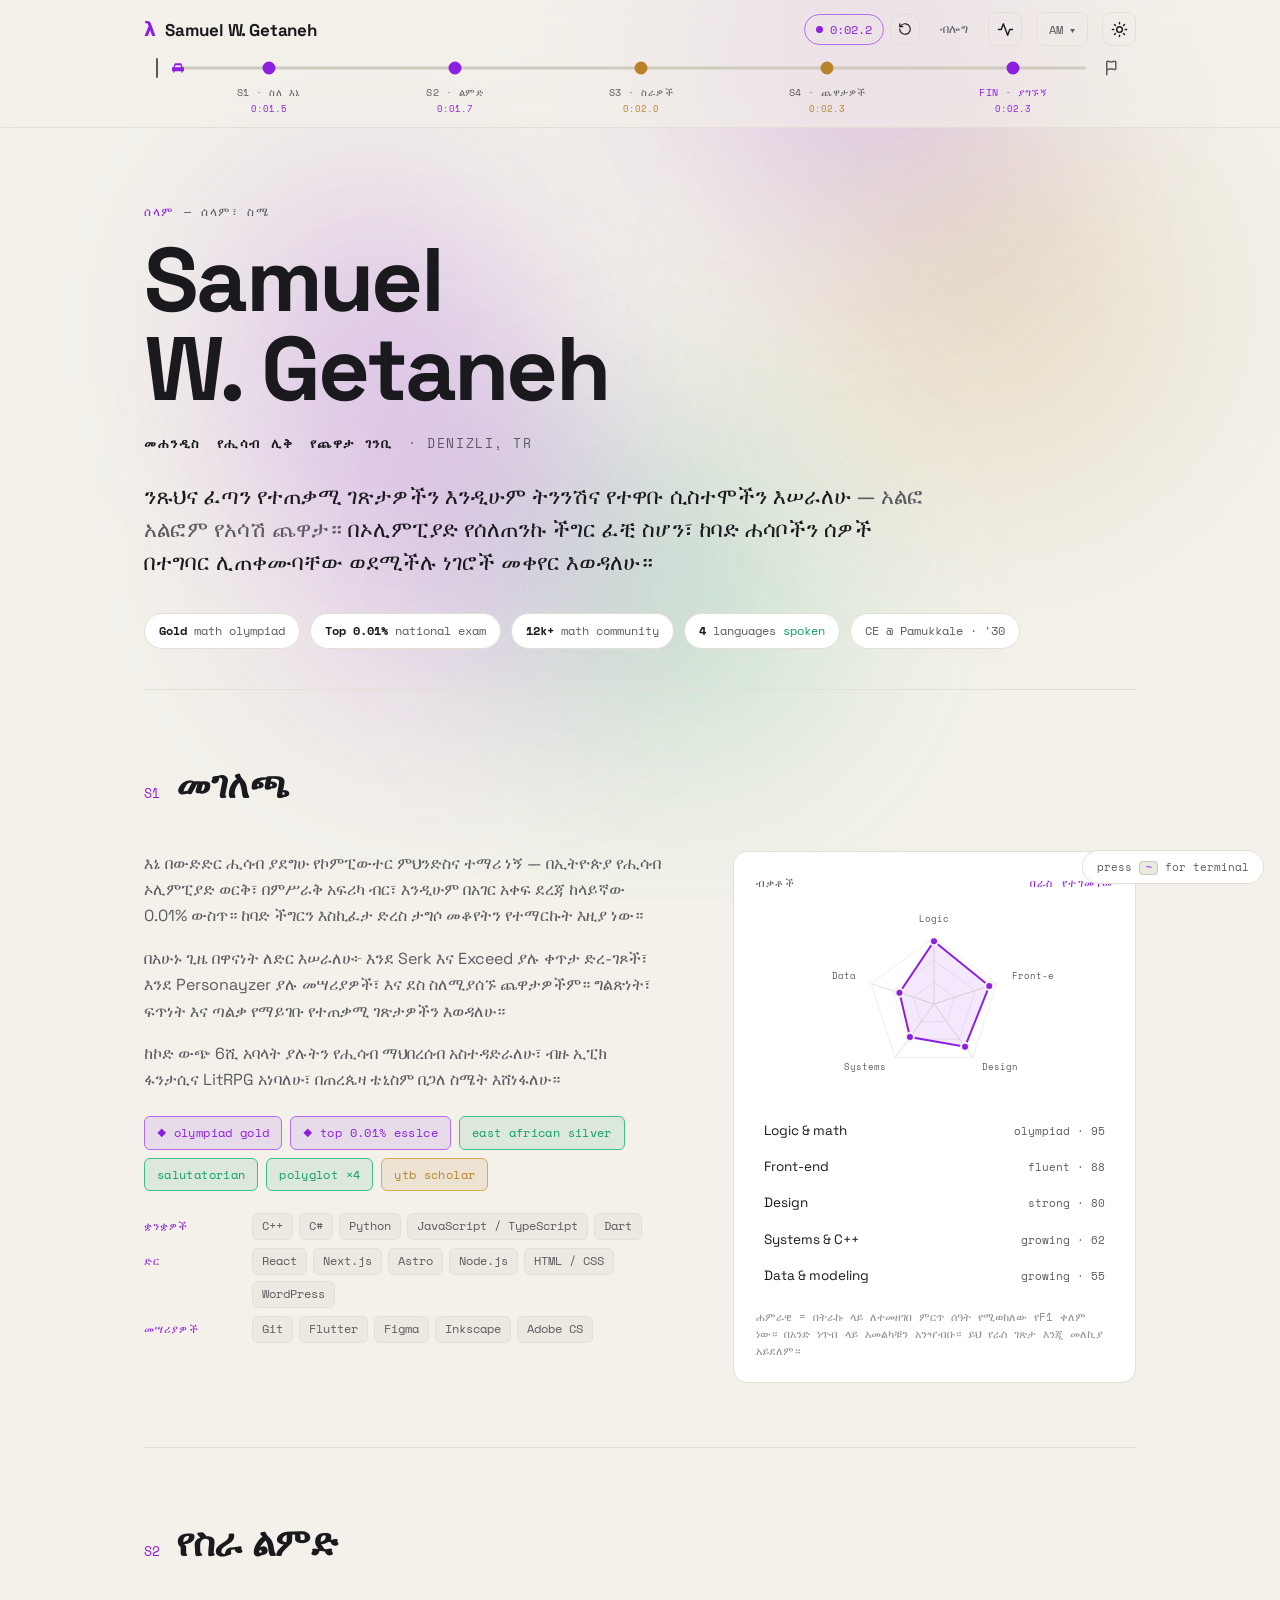
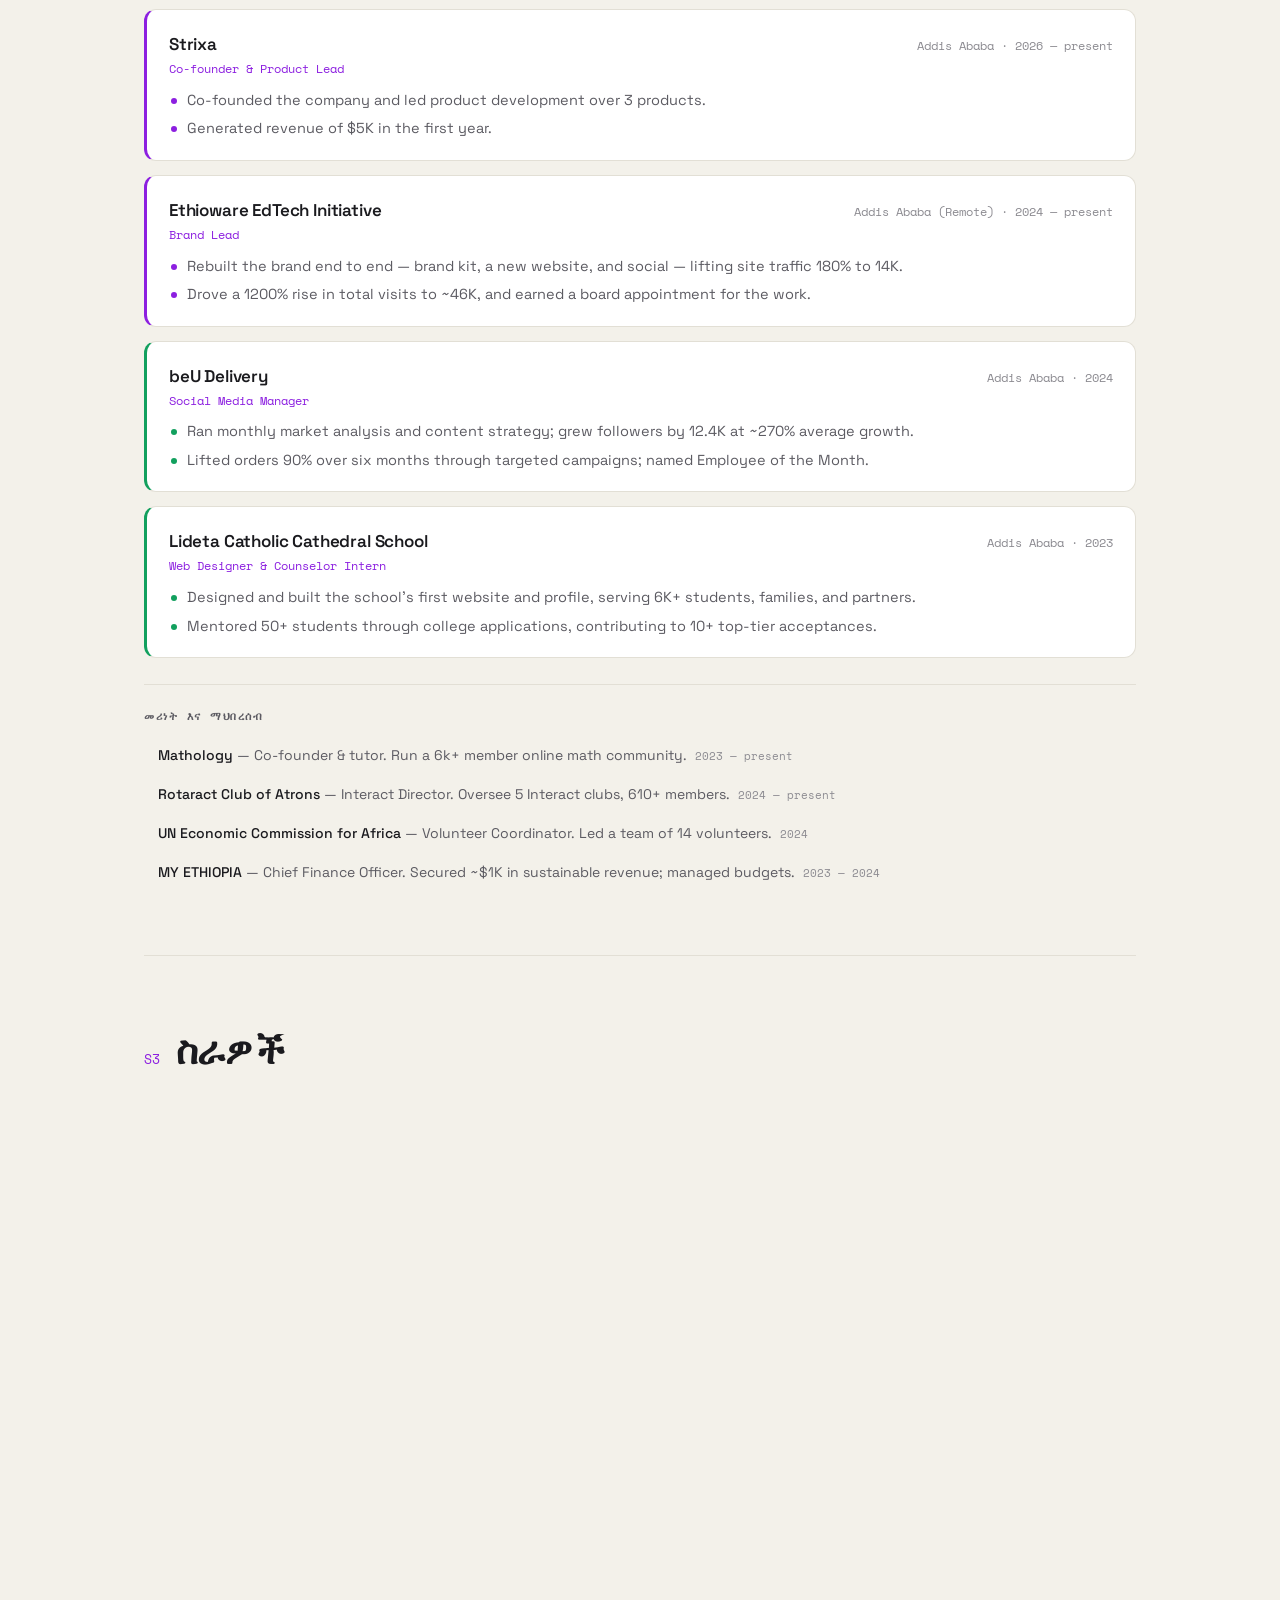
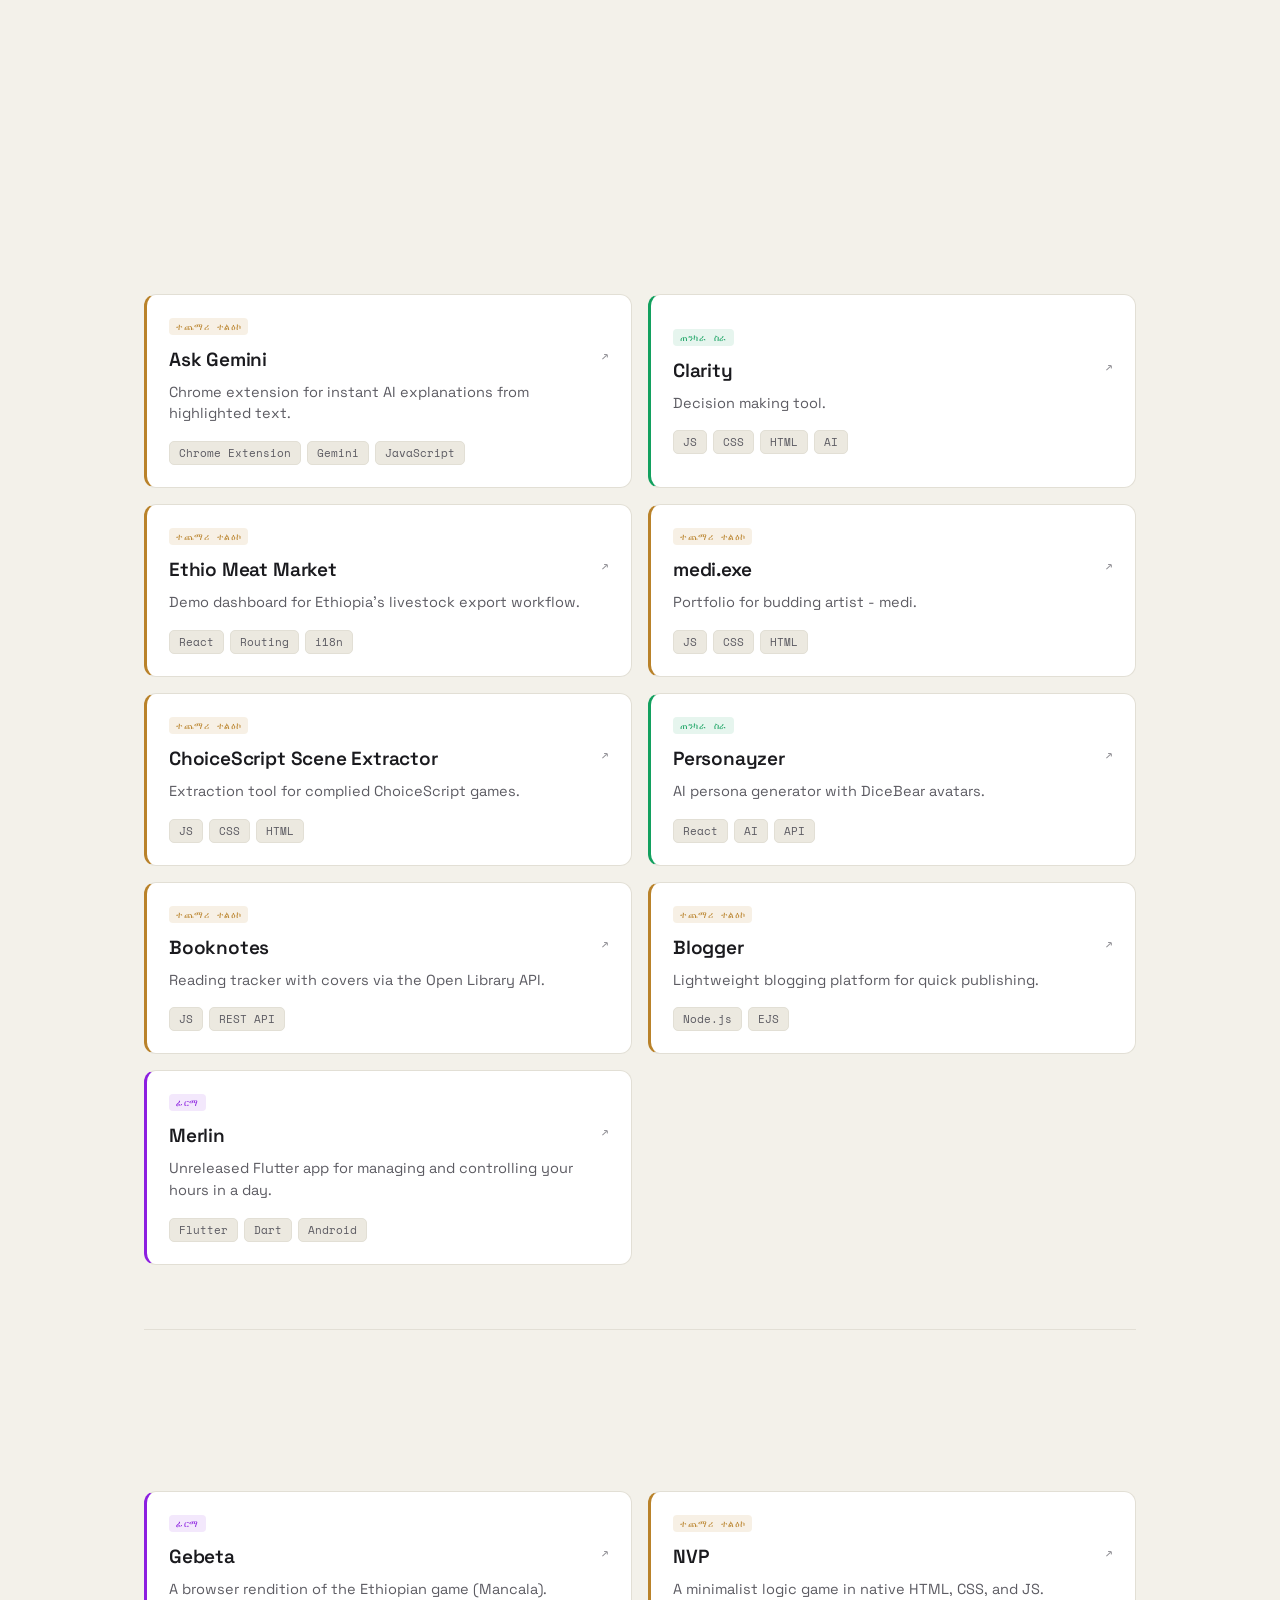
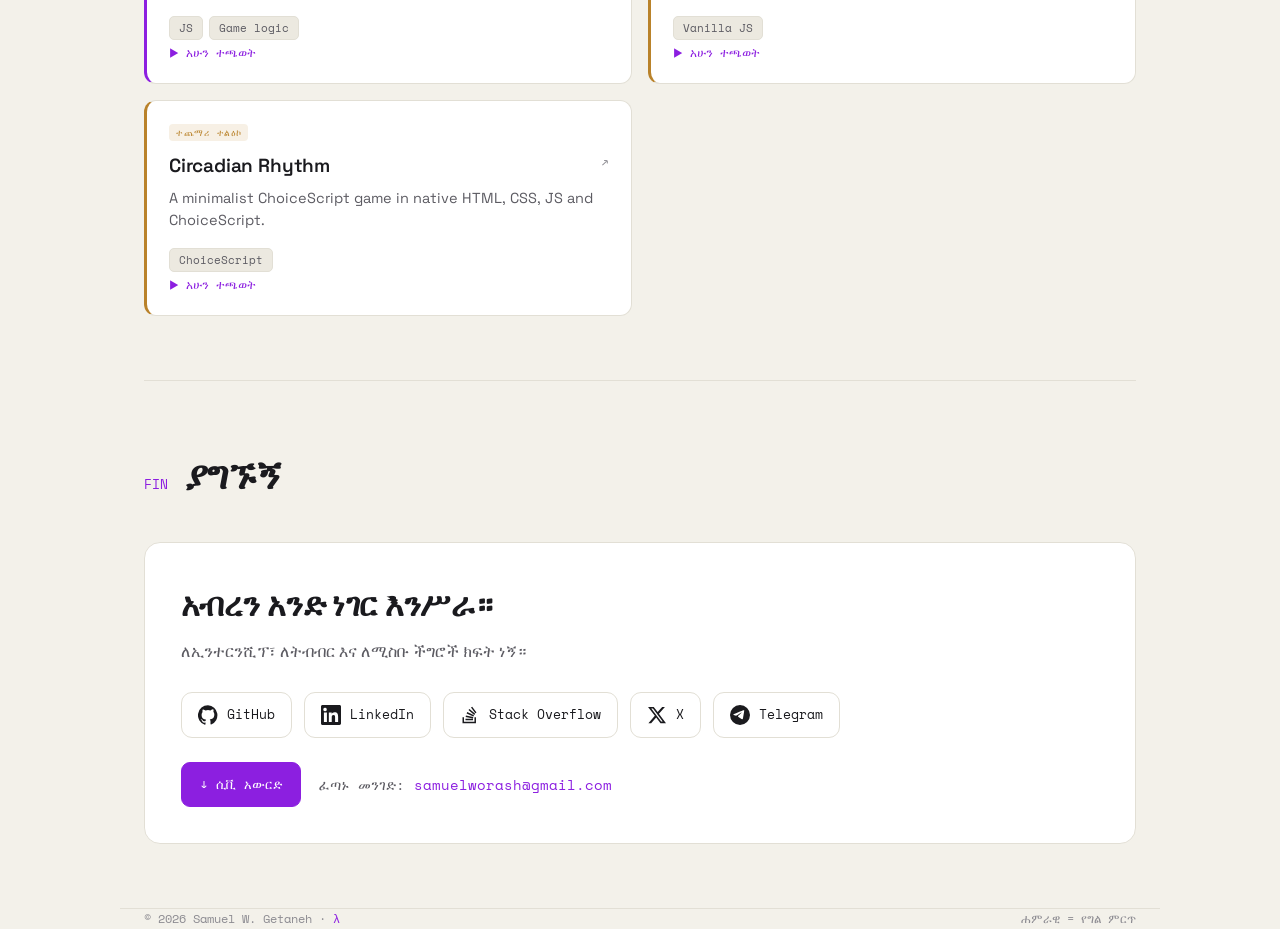
==== commit 5c9697f3: "deploy: kmab5/f1-portfolio@b0e02fc6833fecb293e8457e7677f933941d38ac" ====
--- a/am/index.html
+++ b/am/index.html
@@ -29,4 +29,4 @@
     wire('langDropdown', 'langToggle');
     wire('navMenu', 'navMenuBtn');
   })();
-</script> <main class="wrap"> <section id="start" class="hero" style="border-top:0"> <div class="greet rv"><span class="eyebrow"><span class="am">ሰላም</span> — ሰላም፣ ስሜ</span></div> <h1 class="name rv">Samuel<br>W. Getaneh</h1> <div class="role rv"> <span><b>መሐንዲስ</b></span><span><b>የሒሳብ ሊቅ</b></span><span><b>የጨዋታ ገንቢ</b></span> <span>· Denizli, TR</span> </div> <p class="lede rv">ንጹህና ፈጣን የተጠቃሚ ገጽታዎችን እንዲሁም ትንንሽና የተዋቡ ሲስተሞችን እሠራለሁ<span class="q"> — አልፎ አልፎም የአሳሽ ጨዋታ።</span> በኦሊምፒያድ የሰለጠንኩ ችግር ፈቺ ስሆን፣ ከባድ ሐሳቦችን ሰዎች በተግባር ሊጠቀሙባቸው ወደሚችሉ ነገሮች መቀየር እወዳለሁ።</p> <div class="timing rv"> <span class="chip"> <b>Gold</b> math olympiad  </span><span class="chip"> <b>Top 0.01%</b> national exam  </span><span class="chip"> <b>12k+</b> math community  </span><span class="chip"> <b>4</b> languages <span class="u">spoken</span> </span><span class="chip mono"> CE @ Pamukkale · &#39;29 </span> </div> </section><section id="about"> <div class="s-head rv"><span class="idx">S1</span><h2>የሹፌር መገለጫ</h2></div> <div class="about-grid"> <div class="bio rv"> <p>እኔ በውድድር ሒሳብ ያደግሁ የኮምፒውተር ምህንድስና ተማሪ ነኝ — በኢትዮጵያ የሒሳብ ኦሊምፒያድ ወርቅ፣ በምሥራቅ አፍሪካ ብር፣ እንዲሁም በአገር አቀፍ ደረጃ ከላይኛው 0.01% ውስጥ። ከባድ ችግርን እስኪፈታ ድረስ ታግሶ መቆየትን የተማርኩት እዚያ ነው።</p> <p>በአሁኑ ጊዜ በዋናነት ለድር እሠራለሁ፦ እንደ Serk እና Exceed ያሉ ቀጥታ ድረ-ገጾች፣ እንደ Personayzer ያሉ መሣሪያዎች፣ እና ደስ ስለሚያሰኙ ጨዋታዎችም። ግልጽነት፣ ፍጥነት እና ጣልቃ የማይገቡ የተጠቃሚ ገጽታዎችን እወዳለሁ።</p> <p>ከኮድ ውጭ 12ሺ አባላት ያሉትን የሒሳብ ማህበረሰብ አስተዳድራለሁ፣ ብዙ ኢፒክ ፋንታሲና LitRPG አነባለሁ፣ በጠረጴዛ ቴኒስም በጋለ ስሜት እሸነፋለሁ።</p> <div class="titles"> <span class="pill best">◆ olympiad gold</span><span class="pill best">◆ top 0.01% esslce</span><span class="pill good">east african silver</span><span class="pill good">salutatorian</span><span class="pill good">polyglot ×4</span><span class="pill side">ytb scholar</span> </div> <dl class="toolkit"> <div class="toolkit-row"> <dt>ቋንቋዎች</dt> <dd><span class="skill">C++</span><span class="skill">C#</span><span class="skill">Python</span><span class="skill">JavaScript / TypeScript</span><span class="skill">Dart</span></dd> </div><div class="toolkit-row"> <dt>ድር</dt> <dd><span class="skill">React</span><span class="skill">Next.js</span><span class="skill">Astro</span><span class="skill">Node.js</span><span class="skill">HTML / CSS</span><span class="skill">WordPress</span></dd> </div><div class="toolkit-row"> <dt>መሣሪያዎች</dt> <dd><span class="skill">Git</span><span class="skill">Flutter</span><span class="skill">Figma</span><span class="skill">Inkscape</span><span class="skill">Adobe CS</span></dd> </div> </dl> </div> <aside class="panel rv" aria-label="ብቃቶች"> <div class="panel-h"><span>ብቃቶች</span><span class="pb">በራስ የተገመገመ</span></div> <div class="radar-wrap"> <svg id="radar" viewBox="0 0 240 200" width="240" height="200" role="img" aria-label="Attribute radar chart"> <polygon class="radar-grid" points="120,78.22 140.71401092490845,93.26960986251365 132.80196279493006,117.62039013748635 107.19803720506994,117.62039013748635 99.28598907509155,93.26960986251365"></polygon><polygon class="radar-grid" points="120,56.44 161.4280218498169,86.5392197250273 145.60392558986013,135.2407802749727 94.39607441013987,135.2407802749727 78.5719781501831,86.5392197250273"></polygon><polygon class="radar-grid" points="120,34 182.76973007548014,79.60487837125348 158.79382665130322,153.39512162874652 81.20617334869678,153.39512162874652 57.23026992451986,79.60487837125348"></polygon> <line class="radar-axis" x1="120" y1="100" x2="120" y2="34"></line><line class="radar-axis" x1="120" y1="100" x2="182.76973007548014" y2="79.60487837125348"></line><line class="radar-axis" x1="120" y1="100" x2="158.79382665130322" y2="153.39512162874652"></line><line class="radar-axis" x1="120" y1="100" x2="81.20617334869678" y2="153.39512162874652"></line><line class="radar-axis" x1="120" y1="100" x2="57.23026992451986" y2="79.60487837125348"></line> <polygon class="radar-poly" id="rpoly" points="120,37.3 175.23736246642252,82.05229296670305 151.03506132104258,142.7160973029972 95.947827476192,133.10497540982286 85.47664845848593,88.78268310418942"></polygon> <circle class="radar-vtx" data-i="0" cx="120" cy="37.3" r="4"></circle><circle class="radar-vtx" data-i="1" cx="175.23736246642252" cy="82.05229296670305" r="4"></circle><circle class="radar-vtx" data-i="2" cx="151.03506132104258" cy="142.7160973029972" r="4"></circle><circle class="radar-vtx" data-i="3" cx="95.947827476192" cy="133.10497540982286" r="4"></circle><circle class="radar-vtx" data-i="4" cx="85.47664845848593" cy="88.78268310418942" r="4"></circle> <text class="radar-lbl" data-i="0" x="120" y="18" text-anchor="middle">Logic</text><text class="radar-lbl" data-i="1" x="197.9866343362026" y="74.66060646125432" text-anchor="start">Front-end</text><text class="radar-lbl" data-i="2" x="168.1983906879828" y="166.3393935387457" text-anchor="start">Design</text><text class="radar-lbl" data-i="3" x="71.8016093120172" y="166.3393935387457" text-anchor="end">Systems</text><text class="radar-lbl" data-i="4" x="42.0133656637974" y="74.66060646125432" text-anchor="end">Data</text> </svg> </div> <div class="attr-list" id="attr-list"> <div class="attr-item" data-i="0"><span>Logic &amp; math</span><span class="lv">olympiad · 95</span></div><div class="attr-item" data-i="1"><span>Front-end</span><span class="lv">fluent · 88</span></div><div class="attr-item" data-i="2"><span>Design</span><span class="lv">strong · 80</span></div><div class="attr-item" data-i="3"><span>Systems &amp; C++</span><span class="lv">growing · 62</span></div><div class="attr-item" data-i="4"><span>Data &amp; modeling</span><span class="lv">growing · 55</span></div> </div> <p class="note">ሐምራዊ = በትራኩ ላይ ለተመዘገበ ምርጥ ሰዓት የሚወክለው የF1 ቀለም ነው። በአንድ ነጥብ ላይ አመልካቹን አንዣብቡ። ይህ የራስ ገጽታ እንጂ መለኪያ አይደለም።</p> </aside> </div> </section><section id="experience"> <div class="s-head rv"><span class="idx">S2</span><h2>የስራ ልምድ</h2></div> <div class="xp-list"> <article class="xp-item rv best"> <div class="xp-head"> <div class="xp-title"><span class="xp-org">Ethioware EdTech Initiative</span><span class="xp-role">Brand Lead</span></div> <div class="xp-meta">Addis Ababa (Remote) · 2024 — present</div> </div> <ul class="xp-points"> <li>Rebuilt the brand end to end — brand kit, a new website, and social — lifting site traffic 180% to 14K.</li><li>Drove a 1200% rise in total visits to ~46K, and earned a board appointment for the work.</li> </ul> </article><article class="xp-item rv good"> <div class="xp-head"> <div class="xp-title"><span class="xp-org">beU Delivery</span><span class="xp-role">Social Media Manager</span></div> <div class="xp-meta">Addis Ababa · 2024</div> </div> <ul class="xp-points"> <li>Ran monthly market analysis and content strategy; grew followers by 12.4K at ~270% average growth.</li><li>Lifted orders 90% over six months through targeted campaigns; named Employee of the Month.</li> </ul> </article><article class="xp-item rv good"> <div class="xp-head"> <div class="xp-title"><span class="xp-org">Lideta Catholic Cathedral School</span><span class="xp-role">Web Designer &amp; Counselor Intern</span></div> <div class="xp-meta">Addis Ababa · 2023</div> </div> <ul class="xp-points"> <li>Designed and built the school’s first website and profile, serving 6K+ students, families, and partners.</li><li>Mentored 50+ students through college applications, contributing to 10+ top-tier acceptances.</li> </ul> </article> </div> <div class="lead-block rv"> <h3 class="lead-h">መሪነት እና ማህበረሰብ</h3> <ul class="lead-list"> <li class="lead-item"> <span class="lead-org">Mathology</span> — Co-founder &amp; tutor. Run a 12k+ member online math community. <span class="lead-period">2023 — present</span> </li><li class="lead-item"> <span class="lead-org">Rotaract Club of Atrons</span> — Interact Director. Oversee 5 Interact clubs, 610+ members. <span class="lead-period">2024 — present</span> </li><li class="lead-item"> <span class="lead-org">UN Economic Commission for Africa</span> — Volunteer Coordinator. Led a team of 14 volunteers. <span class="lead-period">2024</span> </li><li class="lead-item"> <span class="lead-org">MY ETHIOPIA</span> — Chief Finance Officer. Secured ~$1K in sustainable revenue; managed budgets. <span class="lead-period">2023 — 2024</span> </li> </ul> </div> </section><section id="work"> <div class="s-head rv"><span class="idx">S3</span><h2>ስራዎች</h2></div> <div class="grid"> <button class="card best rv" data-name="Serk" data-tier="best" data-tierlabel="ፊርማ" data-role="Design + build" data-year="2026" data-long="A production Next.js site with English/Amharic localization, server-side rendering, and a catalog-request flow. Built end to end — brand, UI, and front-end." data-tags="Next.js,i18n,SSR" data-live="https://serk.com.et" data-repo data-playable> <span class="tier-tag best">ፊርማ</span> <div class="ctop"><h3>Serk</h3><span class="arrow">↗</span></div> <p>Bilingual site for a premium ceramics &amp; marble importer.</p> <div class="stack"><span class="tag">Next.js</span><span class="tag">i18n</span><span class="tag">SSR</span></div>  </button><button class="card good rv" data-name="Exceed Printing" data-tier="good" data-tierlabel="ጠንካራ ስራ" data-role="Front-end" data-year="2025" data-long="A modern, responsive marketing site with a clean component system and smooth interactions." data-tags="React,UI" data-live="https://exceed-chi.vercel.app/" data-repo data-playable> <span class="tier-tag good">ጠንካራ ስራ</span> <div class="ctop"><h3>Exceed Printing</h3><span class="arrow">↗</span></div> <p>Sleek React site for a printing &amp; design company.</p> <div class="stack"><span class="tag">React</span><span class="tag">UI</span></div>  </button><button class="card good rv" data-name="Personayzer" data-tier="good" data-tierlabel="ጠንካራ ስራ" data-role="Full build" data-year="2024" data-long="Generates creative personas with matching avatars for identity building. A small, fun tool exploring generative UX." data-tags="React,AI,API" data-live="https://peronayzer.onrender.com/" data-repo data-playable> <span class="tier-tag good">ጠንካራ ስራ</span> <div class="ctop"><h3>Personayzer</h3><span class="arrow">↗</span></div> <p>AI persona generator with DiceBear avatars.</p> <div class="stack"><span class="tag">React</span><span class="tag">AI</span><span class="tag">API</span></div>  </button><button class="card side rv" data-name="Booknotes" data-tier="side" data-tierlabel="ተጨማሪ ተልዕኮ" data-role="Full build" data-year="2024" data-long="A personal library and reading-notes tracker that pulls book covers and metadata from the Open Library API." data-tags="JS,REST API" data-live data-repo="https://github.com/kmab5/booknotes.ang" data-playable> <span class="tier-tag side">ተጨማሪ ተልዕኮ</span> <div class="ctop"><h3>Booknotes</h3><span class="arrow">↗</span></div> <p>Reading tracker with covers via the Open Library API.</p> <div class="stack"><span class="tag">JS</span><span class="tag">REST API</span></div>  </button><button class="card side rv" data-name="Blogger" data-tier="side" data-tierlabel="ተጨማሪ ተልዕኮ" data-role="Full build" data-year="2024" data-long="A minimal blogging platform built with Node.js and EJS templating for fast content publishing." data-tags="Node.js,EJS" data-live data-repo="https://github.com/kmab5/blogger.ang" data-playable> <span class="tier-tag side">ተጨማሪ ተልዕኮ</span> <div class="ctop"><h3>Blogger</h3><span class="arrow">↗</span></div> <p>Lightweight blogging platform for quick publishing.</p> <div class="stack"><span class="tag">Node.js</span><span class="tag">EJS</span></div>  </button><button class="card good rv" data-name="Beyond Marketing" data-tier="good" data-tierlabel="ጠንካራ ስራ" data-role="Design + build" data-year="2024" data-long="Brand-forward marketing site with strong visual identity and clear service storytelling." data-tags="Web,Brand" data-live="https://kmab5.github.io/beyond/" data-repo data-playable> <span class="tier-tag good">ጠንካራ ስራ</span> <div class="ctop"><h3>Beyond Marketing</h3><span class="arrow">↗</span></div> <p>Company site for a creative digital-marketing studio.</p> <div class="stack"><span class="tag">Web</span><span class="tag">Brand</span></div>  </button><button class="card good rv" data-name="Clarity" data-tier="good" data-tierlabel="ጠንካራ ስራ" data-role="Full build" data-year="2025" data-long="Ask a simple question that has been troubling you and using AI generated penetrating questions, helps you reach decision in one minute." data-tags="JS,CSS,HTML,AI" data-live="https://clarity-psi-three.vercel.app/" data-repo data-playable> <span class="tier-tag good">ጠንካራ ስራ</span> <div class="ctop"><h3>Clarity</h3><span class="arrow">↗</span></div> <p>Decision making tool.</p> <div class="stack"><span class="tag">JS</span><span class="tag">CSS</span><span class="tag">HTML</span><span class="tag">AI</span></div>  </button><button class="card side rv" data-name="ChoiceScript Scene Extractor" data-tier="side" data-tierlabel="ተጨማሪ ተልዕኮ" data-role="Full build" data-year="2024" data-long="Uploads and extracts all the scene files inside a compiled index.html file of a compiled ChoiceScript game, downloads all of them in zip format." data-tags="JS,CSS,HTML" data-live="https://kmab5.github.io/choicescript-scene-extractor/" data-repo data-playable> <span class="tier-tag side">ተጨማሪ ተልዕኮ</span> <div class="ctop"><h3>ChoiceScript Scene Extractor</h3><span class="arrow">↗</span></div> <p>Extraction tool for complied ChoiceScript games.</p> <div class="stack"><span class="tag">JS</span><span class="tag">CSS</span><span class="tag">HTML</span></div>  </button><button class="card side rv" data-name="medi.exe" data-tier="side" data-tierlabel="ተጨማሪ ተልዕኮ" data-role="Full build" data-year="2025" data-long="Designed and implemented artist portfolio website for a budding artist. Check her out!" data-tags="JS,CSS,HTML" data-live="https://medi-exe.vercel.app/" data-repo data-playable> <span class="tier-tag side">ተጨማሪ ተልዕኮ</span> <div class="ctop"><h3>medi.exe</h3><span class="arrow">↗</span></div> <p>Portfolio for budding artist - medi.</p> <div class="stack"><span class="tag">JS</span><span class="tag">CSS</span><span class="tag">HTML</span></div>  </button> </div> </section><section id="games"> <div class="s-head rv"><span class="idx">S4</span><h2>ጨዋታዎች</h2></div> <div class="grid"> <button class="card best rv" data-name="Gebeta" data-tier="best" data-tierlabel="ፊርማ" data-role="Full build" data-year="2024" data-long="A faithful, playable version of the traditional Ethiopian board game — rules engine, turn logic, and a clean interactive board, all in the browser." data-tags="JS,Game logic" data-live="https://gebeta-z1yt.onrender.com/" data-repo data-playable="1"> <span class="tier-tag best">ፊርማ</span> <div class="ctop"><h3>Gebeta</h3><span class="arrow">↗</span></div> <p>A browser rendition of the Ethiopian game (Mancala).</p> <div class="stack"><span class="tag">JS</span><span class="tag">Game logic</span></div> <span class="play">▶ አሁን ተጫወት</span> </button><button class="card side rv" data-name="NVP" data-tier="side" data-tierlabel="ተጨማሪ ተልዕኮ" data-role="Full build" data-year="2023" data-long="A small, snappy logic puzzle built with zero dependencies — a study in doing more with vanilla web tech." data-tags="Vanilla JS" data-live="https://nvp-kmab.vercel.app/" data-repo="https://github.com/kmab5/nvp" data-playable="1"> <span class="tier-tag side">ተጨማሪ ተልዕኮ</span> <div class="ctop"><h3>NVP</h3><span class="arrow">↗</span></div> <p>A minimalist logic game in native HTML, CSS, and JS.</p> <div class="stack"><span class="tag">Vanilla JS</span></div> <span class="play">▶ አሁን ተጫወት</span> </button><button class="card side rv" data-name="Circadian Rhythm" data-tier="side" data-tierlabel="ተጨማሪ ተልዕኮ" data-role="Full build" data-year="2024" data-long="A small, short interactive fiction about our bodies circadian rhythm written in ChoiceScript." data-tags="ChoiceScript" data-live="https://kmab5.github.io/circadia-cs/" data-repo data-playable="1"> <span class="tier-tag side">ተጨማሪ ተልዕኮ</span> <div class="ctop"><h3>Circadian Rhythm</h3><span class="arrow">↗</span></div> <p>A minimalist ChoiceScript game in native HTML, CSS, JS and ChoiceScript.</p> <div class="stack"><span class="tag">ChoiceScript</span></div> <span class="play">▶ አሁን ተጫወት</span> </button> </div> </section><section id="contact"> <div class="s-head rv"><span class="idx">FIN</span><h2>ያግኙኝ</h2></div> <div class="box rv"> <div class="lead">አብረን አንድ ነገር እንሥራ።</div> <p class="sub">ለኢንተርንሺፕ፣ ለትብብር እና ለሚስቡ ችግሮች ክፍት ነኝ።</p> <div class="socials"> <a class="soc" href="https://github.com/kmab5" target="_blank" rel="noopener" aria-label="GitHub"> <svg viewBox="0 0 24 24"><path d="M12 .3a12 12 0 0 0-3.8 23.4c.6.1.8-.3.8-.6v-2c-3.3.7-4-1.6-4-1.6-.6-1.4-1.3-1.8-1.3-1.8-1.1-.7 0-.7 0-.7 1.2 0 1.8 1.2 1.8 1.2 1.1 1.8 2.8 1.3 3.5 1 .1-.8.4-1.3.8-1.6-2.7-.3-5.5-1.3-5.5-5.9 0-1.3.5-2.4 1.2-3.2 0-.3-.5-1.5.2-3.2 0 0 1-.3 3.3 1.2a11.5 11.5 0 0 1 6 0C17.3 4.7 18.3 5 18.3 5c.7 1.7.2 2.9.1 3.2.8.8 1.2 1.9 1.2 3.2 0 4.6-2.8 5.6-5.5 5.9.5.3.9 1 .9 2.2v3.3c0 .3.2.7.8.6A12 12 0 0 0 12 .3"/></svg> <span class="soc-name">GitHub</span> </a><a class="soc" href="https://linkedin.com/in/samuel-worash-getaneh" target="_blank" rel="noopener" aria-label="LinkedIn"> <svg viewBox="0 0 24 24"><path d="M20.4 20.5h-3.5v-5.6c0-1.3 0-3-1.9-3s-2.1 1.4-2.1 2.9v5.7H9.4V9h3.4v1.6h.05c.5-.9 1.6-1.9 3.4-1.9 3.6 0 4.3 2.4 4.3 5.5v6.3zM5.3 7.4a2.1 2.1 0 1 1 0-4.1 2.1 2.1 0 0 1 0 4.1zM7.1 20.5H3.5V9h3.6v11.5zM22.2 0H1.8C.8 0 0 .8 0 1.7v20.5C0 23.2.8 24 1.8 24h20.4c1 0 1.8-.8 1.8-1.7V1.7C24 .8 23.2 0 22.2 0z"/></svg> <span class="soc-name">LinkedIn</span> </a><a class="soc" href="https://stackoverflow.com/users/23514684/kmab" target="_blank" rel="noopener" aria-label="Stack Overflow"> <svg viewBox="0 0 24 24"><path d="M17.36 20.2v-5.38h1.79V22H3v-7.18h1.79v5.38zM6.77 14.32l.37-1.75 8.79 1.85-.37 1.75zm1.16-4.2l.76-1.61 8.14 3.79-.76 1.62zm2.26-3.99l1.15-1.38 6.9 5.76-1.15 1.37zM14.64 2l5.18 6.98-1.44 1.06L13.2 3.06zM6.59 18.41v-1.79h8.98v1.79z"/></svg> <span class="soc-name">Stack Overflow</span> </a><a class="soc" href="https://twitter.com/kmab_5" target="_blank" rel="noopener" aria-label="X"> <svg viewBox="0 0 24 24"><path d="M18.2 2.25h3.3l-7.2 8.26 8.5 11.24H16.2l-5.2-6.82L4.99 21.75H1.68l7.73-8.84L1.25 2.25H8.1l4.7 6.23zM17 19.77h1.83L7.08 4.13H5.12z"/></svg> <span class="soc-name">X</span> </a><a class="soc" href="https://t.me/k_m_a_b" target="_blank" rel="noopener" aria-label="Telegram"> <svg viewBox="0 0 24 24"><path d="M12 0A12 12 0 1 0 12 24 12 12 0 0 0 12 0zm5 7.2c-.2 1.9-1 6.5-1.4 8.6-.2.9-.5 1.2-.8 1.2-.7.1-1.2-.4-1.9-.9l-2.7-1.8c-1.2-.8-.4-1.2.3-1.9.2-.2 3.2-3 3.3-3.2 0-.1 0-.2-.1-.2-.1-.1-.2 0-.2 0l-5 3.3c-.5.3-.9.5-1.3.5-.4 0-1.3-.2-1.9-.5-.7-.2-1.3-.4-1.3-.8 0-.2.3-.4.9-.7 3.5-1.5 5.8-2.5 7-3 3.3-1.4 4-1.6 4.5-1.6.1 0 .3 0 .5.1.1.1.1.2.2.5z"/></svg> <span class="soc-name">Telegram</span> </a> </div> <div class="cta-row"> <a class="btn primary" href="/samuel-getaneh-cv.pdf" target="_blank" rel="noopener">↓ ሲቪ አውርድ</a> <span class="em">ፈጣኑ መንገድ: <a href="mailto:samuelworash@gmail.com">samuelworash@gmail.com</a></span> </div> </div> </section> </main> <footer class="wrap"> <span>© 2026 Samuel W. Getaneh · <span class="lam" id="footLam" style="cursor:pointer" title="click me">λ</span></span> <span>ሐምራዊ = የግል ምርጥ</span> </footer> <div class="modal" id="modal" role="dialog" aria-modal="true" aria-labelledby="m-title"> <div class="mcard" id="mcard"> <div class="mtop"><h3 id="m-title"></h3><button class="mclose" id="mClose" aria-label="Close">✕</button></div> <div class="mmeta" id="m-meta"></div> <p class="long" id="m-long"></p> <div class="stack" id="m-stack"></div> <div class="mactions" id="m-actions"></div> </div> </div> <button class="term-hint" id="termHint" aria-label="Open terminal">press <kbd>~</kbd> for terminal</button> <div class="term-overlay" id="termOverlay" role="dialog" aria-label="Terminal" aria-modal="true"> <div class="term"> <div class="term-bar"> <span class="dot" style="background:#ff5f56"></span><span class="dot" style="background:#ffbd2e"></span><span class="dot" style="background:#27c93f"></span> <span style="margin-left:8px">samuel@portfolio — type <b style="color:var(--best)">help</b> · esc to close</span> </div> <div class="term-body" id="termBody"></div> <div class="term-in"><span class="p">$</span><input id="termInput" autocomplete="off" spellcheck="false" aria-label="Terminal input"></div> </div> </div> <script type="application/json" id="site-data">{"locale":"am","facts":["I once solved a competition geometry problem three different ways just to be sure.","Amharic is my first language; I also get by in Turkish and Arabic.","I run a 12,000-member online math community.","Gebeta is one of the oldest known board games — I rebuilt it for the browser.","I read far more LitRPG than is strictly reasonable.","The λ is here because a clean abstraction is the most satisfying thing in code."],"commands":{"coffee":"brewing… this whole portfolio runs on it.","ethiopia":"ሰላም — proudly from Addis Ababa.","motto":"make hard things usable."},"email":"samuelworash@gmail.com","ui":{"play":"አሁን ተጫወት","visit":"ቀጥታ ጎብኝ","source":"ኮድ ተመልከት"},"work":[{"name":"Beyond Marketing","live":"https://kmab5.github.io/beyond/","repo":""},{"name":"Blogger","live":"","repo":"https://github.com/kmab5/blogger.ang"},{"name":"Booknotes","live":"","repo":"https://github.com/kmab5/booknotes.ang"},{"name":"Clarity","live":"https://clarity-psi-three.vercel.app/","repo":""},{"name":"ChoiceScript Scene Extractor","live":"https://kmab5.github.io/choicescript-scene-extractor/","repo":""},{"name":"Exceed Printing","live":"https://exceed-chi.vercel.app/","repo":""},{"name":"medi.exe","live":"https://medi-exe.vercel.app/","repo":""},{"name":"Personayzer","live":"https://peronayzer.onrender.com/","repo":""},{"name":"Serk","live":"https://serk.com.et","repo":""}],"games":[{"name":"Circadian Rhythm","live":"https://kmab5.github.io/circadia-cs/","repo":""},{"name":"Gebeta","live":"https://gebeta-z1yt.onrender.com/","repo":""},{"name":"NVP","live":"https://nvp-kmab.vercel.app/","repo":"https://github.com/kmab5/nvp"}]}</script><script type="module" src="/_astro/Base.astro_astro_type_script_index_0_lang.CitBwf-q.js"></script></body> </html>+</script> <main class="wrap"> <section id="start" class="hero" style="border-top:0"> <div class="greet rv"><span class="eyebrow"><span class="am">ሰላም</span> — ሰላም፣ ስሜ</span></div> <h1 class="name rv">Samuel<br>W. Getaneh</h1> <div class="role rv"> <span><b>መሐንዲስ</b></span><span><b>የሒሳብ ሊቅ</b></span><span><b>የጨዋታ ገንቢ</b></span> <span>· Denizli, TR</span> </div> <p class="lede rv">ንጹህና ፈጣን የተጠቃሚ ገጽታዎችን እንዲሁም ትንንሽና የተዋቡ ሲስተሞችን እሠራለሁ<span class="q"> — አልፎ አልፎም የአሳሽ ጨዋታ።</span> በኦሊምፒያድ የሰለጠንኩ ችግር ፈቺ ስሆን፣ ከባድ ሐሳቦችን ሰዎች በተግባር ሊጠቀሙባቸው ወደሚችሉ ነገሮች መቀየር እወዳለሁ።</p> <div class="timing rv"> <span class="chip"> <b>Gold</b> math olympiad  </span><span class="chip"> <b>Top 0.01%</b> national exam  </span><span class="chip"> <b>12k+</b> math community  </span><span class="chip"> <b>4</b> languages <span class="u">spoken</span> </span><span class="chip mono"> CE @ Pamukkale · &#39;30 </span> </div> </section><section id="about"> <div class="s-head rv"><span class="idx">S1</span><h2>መገለጫ</h2></div> <div class="about-grid"> <div class="bio rv"> <p>እኔ በውድድር ሒሳብ ያደግሁ የኮምፒውተር ምህንድስና ተማሪ ነኝ — በኢትዮጵያ የሒሳብ ኦሊምፒያድ ወርቅ፣ በምሥራቅ አፍሪካ ብር፣ እንዲሁም በአገር አቀፍ ደረጃ ከላይኛው 0.01% ውስጥ። ከባድ ችግርን እስኪፈታ ድረስ ታግሶ መቆየትን የተማርኩት እዚያ ነው።</p> <p>በአሁኑ ጊዜ በዋናነት ለድር እሠራለሁ፦ እንደ Serk እና Exceed ያሉ ቀጥታ ድረ-ገጾች፣ እንደ Personayzer ያሉ መሣሪያዎች፣ እና ደስ ስለሚያሰኙ ጨዋታዎችም። ግልጽነት፣ ፍጥነት እና ጣልቃ የማይገቡ የተጠቃሚ ገጽታዎችን እወዳለሁ።</p> <p>ከኮድ ውጭ 6ሺ አባላት ያሉትን የሒሳብ ማህበረሰብ አስተዳድራለሁ፣ ብዙ ኢፒክ ፋንታሲና LitRPG አነባለሁ፣ በጠረጴዛ ቴኒስም በጋለ ስሜት እሸነፋለሁ።</p> <div class="titles"> <span class="pill best">◆ olympiad gold</span><span class="pill best">◆ top 0.01% esslce</span><span class="pill good">east african silver</span><span class="pill good">salutatorian</span><span class="pill good">polyglot ×4</span><span class="pill side">ytb scholar</span> </div> <dl class="toolkit"> <div class="toolkit-row"> <dt>ቋንቋዎች</dt> <dd><span class="skill">C++</span><span class="skill">C#</span><span class="skill">Python</span><span class="skill">JavaScript / TypeScript</span><span class="skill">Dart</span></dd> </div><div class="toolkit-row"> <dt>ድር</dt> <dd><span class="skill">React</span><span class="skill">Next.js</span><span class="skill">Astro</span><span class="skill">Node.js</span><span class="skill">HTML / CSS</span><span class="skill">WordPress</span></dd> </div><div class="toolkit-row"> <dt>መሣሪያዎች</dt> <dd><span class="skill">Git</span><span class="skill">Flutter</span><span class="skill">Figma</span><span class="skill">Inkscape</span><span class="skill">Adobe CS</span></dd> </div> </dl> </div> <aside class="panel rv" aria-label="ብቃቶች"> <div class="panel-h"><span>ብቃቶች</span><span class="pb">በራስ የተገመገመ</span></div> <div class="radar-wrap"> <svg id="radar" viewBox="0 0 240 200" width="240" height="200" role="img" aria-label="Attribute radar chart"> <polygon class="radar-grid" points="120,78.22 140.71401092490845,93.26960986251365 132.80196279493006,117.62039013748635 107.19803720506994,117.62039013748635 99.28598907509155,93.26960986251365"></polygon><polygon class="radar-grid" points="120,56.44 161.4280218498169,86.5392197250273 145.60392558986013,135.2407802749727 94.39607441013987,135.2407802749727 78.5719781501831,86.5392197250273"></polygon><polygon class="radar-grid" points="120,34 182.76973007548014,79.60487837125348 158.79382665130322,153.39512162874652 81.20617334869678,153.39512162874652 57.23026992451986,79.60487837125348"></polygon> <line class="radar-axis" x1="120" y1="100" x2="120" y2="34"></line><line class="radar-axis" x1="120" y1="100" x2="182.76973007548014" y2="79.60487837125348"></line><line class="radar-axis" x1="120" y1="100" x2="158.79382665130322" y2="153.39512162874652"></line><line class="radar-axis" x1="120" y1="100" x2="81.20617334869678" y2="153.39512162874652"></line><line class="radar-axis" x1="120" y1="100" x2="57.23026992451986" y2="79.60487837125348"></line> <polygon class="radar-poly" id="rpoly" points="120,37.3 175.23736246642252,82.05229296670305 151.03506132104258,142.7160973029972 95.947827476192,133.10497540982286 85.47664845848593,88.78268310418942"></polygon> <circle class="radar-vtx" data-i="0" cx="120" cy="37.3" r="4"></circle><circle class="radar-vtx" data-i="1" cx="175.23736246642252" cy="82.05229296670305" r="4"></circle><circle class="radar-vtx" data-i="2" cx="151.03506132104258" cy="142.7160973029972" r="4"></circle><circle class="radar-vtx" data-i="3" cx="95.947827476192" cy="133.10497540982286" r="4"></circle><circle class="radar-vtx" data-i="4" cx="85.47664845848593" cy="88.78268310418942" r="4"></circle> <text class="radar-lbl" data-i="0" x="120" y="18" text-anchor="middle">Logic</text><text class="radar-lbl" data-i="1" x="197.9866343362026" y="74.66060646125432" text-anchor="start">Front-end</text><text class="radar-lbl" data-i="2" x="168.1983906879828" y="166.3393935387457" text-anchor="start">Design</text><text class="radar-lbl" data-i="3" x="71.8016093120172" y="166.3393935387457" text-anchor="end">Systems</text><text class="radar-lbl" data-i="4" x="42.0133656637974" y="74.66060646125432" text-anchor="end">Data</text> </svg> </div> <div class="attr-list" id="attr-list"> <div class="attr-item" data-i="0"><span>Logic &amp; math</span><span class="lv">olympiad · 95</span></div><div class="attr-item" data-i="1"><span>Front-end</span><span class="lv">fluent · 88</span></div><div class="attr-item" data-i="2"><span>Design</span><span class="lv">strong · 80</span></div><div class="attr-item" data-i="3"><span>Systems &amp; C++</span><span class="lv">growing · 62</span></div><div class="attr-item" data-i="4"><span>Data &amp; modeling</span><span class="lv">growing · 55</span></div> </div> <p class="note">ሐምራዊ = በትራኩ ላይ ለተመዘገበ ምርጥ ሰዓት የሚወክለው የF1 ቀለም ነው። በአንድ ነጥብ ላይ አመልካቹን አንዣብቡ። ይህ የራስ ገጽታ እንጂ መለኪያ አይደለም።</p> </aside> </div> </section><section id="experience"> <div class="s-head rv"><span class="idx">S2</span><h2>የስራ ልምድ</h2></div> <div class="xp-list"> <article class="xp-item rv best"> <div class="xp-head"> <div class="xp-title"><span class="xp-org">Strixa</span><span class="xp-role">Co-founder &amp; Product Lead</span></div> <div class="xp-meta">Addis Ababa · 2026 — present</div> </div> <ul class="xp-points"> <li>Co-founded the company and led product development over 3 products.</li><li>Generated revenue of $5K in the first year.</li> </ul> </article><article class="xp-item rv best"> <div class="xp-head"> <div class="xp-title"><span class="xp-org">Ethioware EdTech Initiative</span><span class="xp-role">Brand Lead</span></div> <div class="xp-meta">Addis Ababa (Remote) · 2024 — present</div> </div> <ul class="xp-points"> <li>Rebuilt the brand end to end — brand kit, a new website, and social — lifting site traffic 180% to 14K.</li><li>Drove a 1200% rise in total visits to ~46K, and earned a board appointment for the work.</li> </ul> </article><article class="xp-item rv good"> <div class="xp-head"> <div class="xp-title"><span class="xp-org">beU Delivery</span><span class="xp-role">Social Media Manager</span></div> <div class="xp-meta">Addis Ababa · 2024</div> </div> <ul class="xp-points"> <li>Ran monthly market analysis and content strategy; grew followers by 12.4K at ~270% average growth.</li><li>Lifted orders 90% over six months through targeted campaigns; named Employee of the Month.</li> </ul> </article><article class="xp-item rv good"> <div class="xp-head"> <div class="xp-title"><span class="xp-org">Lideta Catholic Cathedral School</span><span class="xp-role">Web Designer &amp; Counselor Intern</span></div> <div class="xp-meta">Addis Ababa · 2023</div> </div> <ul class="xp-points"> <li>Designed and built the school’s first website and profile, serving 6K+ students, families, and partners.</li><li>Mentored 50+ students through college applications, contributing to 10+ top-tier acceptances.</li> </ul> </article> </div> <div class="lead-block rv"> <h3 class="lead-h">መሪነት እና ማህበረሰብ</h3> <ul class="lead-list"> <li class="lead-item"> <span class="lead-org">Mathology</span> — Co-founder &amp; tutor. Run a 6k+ member online math community. <span class="lead-period">2023 — present</span> </li><li class="lead-item"> <span class="lead-org">Rotaract Club of Atrons</span> — Interact Director. Oversee 5 Interact clubs, 610+ members. <span class="lead-period">2024 — present</span> </li><li class="lead-item"> <span class="lead-org">UN Economic Commission for Africa</span> — Volunteer Coordinator. Led a team of 14 volunteers. <span class="lead-period">2024</span> </li><li class="lead-item"> <span class="lead-org">MY ETHIOPIA</span> — Chief Finance Officer. Secured ~$1K in sustainable revenue; managed budgets. <span class="lead-period">2023 — 2024</span> </li> </ul> </div> </section><section id="work"> <div class="s-head rv"><span class="idx">S3</span><h2>ስራዎች</h2></div> <div class="grid"> <button class="card best rv" data-name="Teregna" data-tier="best" data-tierlabel="ፊርማ" data-role="Full build" data-year="2026" data-long="Receiver app and provider portal for finding businesses, sending requests, and tracking queue position in real time, with a separate backend contract and docs repo." data-tags="Next.js,Supabase,TanStack Query" data-live="https://teregna-web.vercel.app" data-repo="https://github.com/kmab5/teregna-web" data-playable> <span class="tier-tag best">ፊርማ</span> <div class="ctop"><h3>Teregna</h3><span class="arrow">↗</span></div> <p>Queue-based discovery and request app for local providers.</p> <div class="stack"><span class="tag">Next.js</span><span class="tag">Supabase</span><span class="tag">TanStack Query</span></div>  </button><button class="card best rv" data-name="IdeaBoard" data-tier="best" data-tierlabel="ፊርማ" data-role="Full build" data-year="2026" data-long="Infinite canvas for story notes, choices, variables, sketches, and connections so branching narratives stay visible instead of trapped in your head." data-tags="Next.js,Supabase,React Flow" data-live="https://ideaboard-cs.vercel.app" data-repo="https://github.com/kmab5/ideaboard" data-playable> <span class="tier-tag best">ፊርማ</span> <div class="ctop"><h3>IdeaBoard</h3><span class="arrow">↗</span></div> <p>Visual canvas for branching stories and interactive fiction.</p> <div class="stack"><span class="tag">Next.js</span><span class="tag">Supabase</span><span class="tag">React Flow</span></div>  </button><button class="card best rv" data-name="Strixa" data-tier="best" data-tierlabel="ፊርማ" data-role="Design + build" data-year="2026" data-long="Domain-specific operating systems for businesses that never fully close, with one record per domain and an AI layer that answers only from their own data." data-tags="AI,SaaS,Operations" data-live="https://strixa.org" data-repo data-playable> <span class="tier-tag best">ፊርማ</span> <div class="ctop"><h3>Strixa</h3><span class="arrow">↗</span></div> <p>Operating systems for restaurants, schools, and property teams.</p> <div class="stack"><span class="tag">AI</span><span class="tag">SaaS</span><span class="tag">Operations</span></div>  </button><button class="card best rv" data-name="Serk" data-tier="best" data-tierlabel="ፊርማ" data-role="Design + build" data-year="2026" data-long="A production Next.js site with English/Amharic localization, server-side rendering, and a catalog-request flow. Built end to end — brand, UI, and front-end." data-tags="Next.js,i18n,SSR" data-live="https://serk.com.et" data-repo data-playable> <span class="tier-tag best">ፊርማ</span> <div class="ctop"><h3>Serk</h3><span class="arrow">↗</span></div> <p>Bilingual site for a premium ceramics &amp; marble importer.</p> <div class="stack"><span class="tag">Next.js</span><span class="tag">i18n</span><span class="tag">SSR</span></div>  </button><button class="card good rv" data-name="Field Guides" data-tier="good" data-tierlabel="ጠንካራ ስራ" data-role="Full build" data-year="2026" data-long="Static client-rendered guide site for publishing informal and formal Markdown guides, including the yatay geçiş field guide and ChoiceScript reference." data-tags="JavaScript,Markdown,Static Site" data-live="https://kmab5.github.io/field-guides" data-repo="https://github.com/kmab5/field-guides" data-playable> <span class="tier-tag good">ጠንካራ ስራ</span> <div class="ctop"><h3>Field Guides</h3><span class="arrow">↗</span></div> <p>No-framework guides site for practical student notes.</p> <div class="stack"><span class="tag">JavaScript</span><span class="tag">Markdown</span><span class="tag">Static Site</span></div>  </button><button class="card good rv" data-name="Framer Studio" data-tier="good" data-tierlabel="ጠንካራ ስራ" data-role="Full build" data-year="2025" data-long="Upload an image, adjust filters and framing, then export a transparent PNG that matches the live preview exactly." data-tags="Next.js,Canvas,Image Editing" data-live="https://framer-studio.vercel.app" data-repo="https://github.com/kmab5/framer-studio" data-playable> <span class="tier-tag good">ጠንካራ ስራ</span> <div class="ctop"><h3>Framer Studio</h3><span class="arrow">↗</span></div> <p>Image editor for filtering, framing, and transparent export.</p> <div class="stack"><span class="tag">Next.js</span><span class="tag">Canvas</span><span class="tag">Image Editing</span></div>  </button><button class="card good rv" data-name="Beyond Marketing" data-tier="good" data-tierlabel="ጠንካራ ስራ" data-role="Design + build" data-year="2024" data-long="Brand-forward marketing site with strong visual identity and clear service storytelling." data-tags="Web,Brand" data-live="https://kmab5.github.io/beyond/" data-repo data-playable> <span class="tier-tag good">ጠንካራ ስራ</span> <div class="ctop"><h3>Beyond Marketing</h3><span class="arrow">↗</span></div> <p>Company site for a creative digital-marketing studio.</p> <div class="stack"><span class="tag">Web</span><span class="tag">Brand</span></div>  </button><button class="card good rv" data-name="Exceed Printing" data-tier="good" data-tierlabel="ጠንካራ ስራ" data-role="Front-end" data-year="2025" data-long="A modern, responsive marketing site with a clean component system and smooth interactions." data-tags="React,UI" data-live="https://exceed-chi.vercel.app/" data-repo data-playable> <span class="tier-tag good">ጠንካራ ስራ</span> <div class="ctop"><h3>Exceed Printing</h3><span class="arrow">↗</span></div> <p>Sleek React site for a printing &amp; design company.</p> <div class="stack"><span class="tag">React</span><span class="tag">UI</span></div>  </button><button class="card side rv" data-name="Ask Gemini" data-tier="side" data-tierlabel="ተጨማሪ ተልዕኮ" data-role="Full build" data-year="2026" data-long="A privacy-conscious Chrome extension that shows a floating button over selected text, lets you choose a Gemini model, and returns short direct answers." data-tags="Chrome Extension,Gemini,JavaScript" data-live="https://kmab5.github.io/ask-gemini" data-repo="https://github.com/kmab5/ask-gemini" data-playable> <span class="tier-tag side">ተጨማሪ ተልዕኮ</span> <div class="ctop"><h3>Ask Gemini</h3><span class="arrow">↗</span></div> <p>Chrome extension for instant AI explanations from highlighted text.</p> <div class="stack"><span class="tag">Chrome Extension</span><span class="tag">Gemini</span><span class="tag">JavaScript</span></div>  </button><button class="card good rv" data-name="Clarity" data-tier="good" data-tierlabel="ጠንካራ ስራ" data-role="Full build" data-year="2025" data-long="Ask a simple question that has been troubling you and using AI generated penetrating questions, helps you reach decision in one minute." data-tags="JS,CSS,HTML,AI" data-live="https://clarity-psi-three.vercel.app/" data-repo data-playable> <span class="tier-tag good">ጠንካራ ስራ</span> <div class="ctop"><h3>Clarity</h3><span class="arrow">↗</span></div> <p>Decision making tool.</p> <div class="stack"><span class="tag">JS</span><span class="tag">CSS</span><span class="tag">HTML</span><span class="tag">AI</span></div>  </button><button class="card side rv" data-name="Ethio Meat Market" data-tier="side" data-tierlabel="ተጨማሪ ተልዕኮ" data-role="Front-end" data-year="2025" data-long="A React dashboard prototype for suppliers, exporters, abattoirs, airlines, and regulators, with multilingual UI, sample analytics, and role-based screens." data-tags="React,Routing,i18n" data-live="https://kmab5.github.io/ethio-meat-market" data-repo="https://github.com/kmab5/ethio-meat-market" data-playable> <span class="tier-tag side">ተጨማሪ ተልዕኮ</span> <div class="ctop"><h3>Ethio Meat Market</h3><span class="arrow">↗</span></div> <p>Demo dashboard for Ethiopia&#39;s livestock export workflow.</p> <div class="stack"><span class="tag">React</span><span class="tag">Routing</span><span class="tag">i18n</span></div>  </button><button class="card side rv" data-name="medi.exe" data-tier="side" data-tierlabel="ተጨማሪ ተልዕኮ" data-role="Full build" data-year="2025" data-long="Designed and implemented artist portfolio website for a budding artist. Check her out!" data-tags="JS,CSS,HTML" data-live="https://medi-exe.vercel.app/" data-repo data-playable> <span class="tier-tag side">ተጨማሪ ተልዕኮ</span> <div class="ctop"><h3>medi.exe</h3><span class="arrow">↗</span></div> <p>Portfolio for budding artist - medi.</p> <div class="stack"><span class="tag">JS</span><span class="tag">CSS</span><span class="tag">HTML</span></div>  </button><button class="card side rv" data-name="ChoiceScript Scene Extractor" data-tier="side" data-tierlabel="ተጨማሪ ተልዕኮ" data-role="Full build" data-year="2024" data-long="Uploads and extracts all the scene files inside a compiled index.html file of a compiled ChoiceScript game, downloads all of them in zip format." data-tags="JS,CSS,HTML" data-live="https://kmab5.github.io/choicescript-scene-extractor/" data-repo data-playable> <span class="tier-tag side">ተጨማሪ ተልዕኮ</span> <div class="ctop"><h3>ChoiceScript Scene Extractor</h3><span class="arrow">↗</span></div> <p>Extraction tool for complied ChoiceScript games.</p> <div class="stack"><span class="tag">JS</span><span class="tag">CSS</span><span class="tag">HTML</span></div>  </button><button class="card good rv" data-name="Personayzer" data-tier="good" data-tierlabel="ጠንካራ ስራ" data-role="Full build" data-year="2024" data-long="Generates creative personas with matching avatars for identity building. A small, fun tool exploring generative UX." data-tags="React,AI,API" data-live="https://peronayzer.onrender.com/" data-repo data-playable> <span class="tier-tag good">ጠንካራ ስራ</span> <div class="ctop"><h3>Personayzer</h3><span class="arrow">↗</span></div> <p>AI persona generator with DiceBear avatars.</p> <div class="stack"><span class="tag">React</span><span class="tag">AI</span><span class="tag">API</span></div>  </button><button class="card side rv" data-name="Booknotes" data-tier="side" data-tierlabel="ተጨማሪ ተልዕኮ" data-role="Full build" data-year="2024" data-long="A personal library and reading-notes tracker that pulls book covers and metadata from the Open Library API." data-tags="JS,REST API" data-live data-repo="https://github.com/kmab5/booknotes.ang" data-playable> <span class="tier-tag side">ተጨማሪ ተልዕኮ</span> <div class="ctop"><h3>Booknotes</h3><span class="arrow">↗</span></div> <p>Reading tracker with covers via the Open Library API.</p> <div class="stack"><span class="tag">JS</span><span class="tag">REST API</span></div>  </button><button class="card side rv" data-name="Blogger" data-tier="side" data-tierlabel="ተጨማሪ ተልዕኮ" data-role="Full build" data-year="2024" data-long="A minimal blogging platform built with Node.js and EJS templating for fast content publishing." data-tags="Node.js,EJS" data-live data-repo="https://github.com/kmab5/blogger.ang" data-playable> <span class="tier-tag side">ተጨማሪ ተልዕኮ</span> <div class="ctop"><h3>Blogger</h3><span class="arrow">↗</span></div> <p>Lightweight blogging platform for quick publishing.</p> <div class="stack"><span class="tag">Node.js</span><span class="tag">EJS</span></div>  </button><button class="card best rv" data-name="Merlin" data-tier="best" data-tierlabel="ፊርማ" data-role="Full build" data-year="2026" data-long="A cross-platform used for Flutter productivity application used for tracking how you spend your hours in the day." data-tags="Flutter,Dart,Android" data-live data-repo="https://github.com/kmab5/merlin" data-playable> <span class="tier-tag best">ፊርማ</span> <div class="ctop"><h3>Merlin</h3><span class="arrow">↗</span></div> <p>Unreleased Flutter app for managing and controlling your hours in a day.</p> <div class="stack"><span class="tag">Flutter</span><span class="tag">Dart</span><span class="tag">Android</span></div>  </button> </div> </section><section id="games"> <div class="s-head rv"><span class="idx">S4</span><h2>ጨዋታዎች</h2></div> <div class="grid"> <button class="card best rv" data-name="Gebeta" data-tier="best" data-tierlabel="ፊርማ" data-role="Full build" data-year="2024" data-long="A faithful, playable version of the traditional Ethiopian board game — rules engine, turn logic, and a clean interactive board, all in the browser." data-tags="JS,Game logic" data-live="https://gebeta-kmab.vercel.app/" data-repo data-playable="1"> <span class="tier-tag best">ፊርማ</span> <div class="ctop"><h3>Gebeta</h3><span class="arrow">↗</span></div> <p>A browser rendition of the Ethiopian game (Mancala).</p> <div class="stack"><span class="tag">JS</span><span class="tag">Game logic</span></div> <span class="play">▶ አሁን ተጫወት</span> </button><button class="card side rv" data-name="NVP" data-tier="side" data-tierlabel="ተጨማሪ ተልዕኮ" data-role="Full build" data-year="2023" data-long="A small, snappy logic puzzle built with zero dependencies — a study in doing more with vanilla web tech." data-tags="Vanilla JS" data-live="https://nvp-kmab.vercel.app/" data-repo="https://github.com/kmab5/nvp" data-playable="1"> <span class="tier-tag side">ተጨማሪ ተልዕኮ</span> <div class="ctop"><h3>NVP</h3><span class="arrow">↗</span></div> <p>A minimalist logic game in native HTML, CSS, and JS.</p> <div class="stack"><span class="tag">Vanilla JS</span></div> <span class="play">▶ አሁን ተጫወት</span> </button><button class="card side rv" data-name="Circadian Rhythm" data-tier="side" data-tierlabel="ተጨማሪ ተልዕኮ" data-role="Full build" data-year="2024" data-long="A small, short interactive fiction about our bodies circadian rhythm written in ChoiceScript." data-tags="ChoiceScript" data-live="https://kmab5.github.io/circadia-cs/" data-repo data-playable="1"> <span class="tier-tag side">ተጨማሪ ተልዕኮ</span> <div class="ctop"><h3>Circadian Rhythm</h3><span class="arrow">↗</span></div> <p>A minimalist ChoiceScript game in native HTML, CSS, JS and ChoiceScript.</p> <div class="stack"><span class="tag">ChoiceScript</span></div> <span class="play">▶ አሁን ተጫወት</span> </button> </div> </section><section id="contact"> <div class="s-head rv"><span class="idx">FIN</span><h2>ያግኙኝ</h2></div> <div class="box rv"> <div class="lead">አብረን አንድ ነገር እንሥራ።</div> <p class="sub">ለኢንተርንሺፕ፣ ለትብብር እና ለሚስቡ ችግሮች ክፍት ነኝ።</p> <div class="socials"> <a class="soc" href="https://github.com/kmab5" target="_blank" rel="noopener" aria-label="GitHub"> <svg viewBox="0 0 24 24"><path d="M12 .3a12 12 0 0 0-3.8 23.4c.6.1.8-.3.8-.6v-2c-3.3.7-4-1.6-4-1.6-.6-1.4-1.3-1.8-1.3-1.8-1.1-.7 0-.7 0-.7 1.2 0 1.8 1.2 1.8 1.2 1.1 1.8 2.8 1.3 3.5 1 .1-.8.4-1.3.8-1.6-2.7-.3-5.5-1.3-5.5-5.9 0-1.3.5-2.4 1.2-3.2 0-.3-.5-1.5.2-3.2 0 0 1-.3 3.3 1.2a11.5 11.5 0 0 1 6 0C17.3 4.7 18.3 5 18.3 5c.7 1.7.2 2.9.1 3.2.8.8 1.2 1.9 1.2 3.2 0 4.6-2.8 5.6-5.5 5.9.5.3.9 1 .9 2.2v3.3c0 .3.2.7.8.6A12 12 0 0 0 12 .3"/></svg> <span class="soc-name">GitHub</span> </a><a class="soc" href="https://linkedin.com/in/samuel-worash-getaneh" target="_blank" rel="noopener" aria-label="LinkedIn"> <svg viewBox="0 0 24 24"><path d="M20.4 20.5h-3.5v-5.6c0-1.3 0-3-1.9-3s-2.1 1.4-2.1 2.9v5.7H9.4V9h3.4v1.6h.05c.5-.9 1.6-1.9 3.4-1.9 3.6 0 4.3 2.4 4.3 5.5v6.3zM5.3 7.4a2.1 2.1 0 1 1 0-4.1 2.1 2.1 0 0 1 0 4.1zM7.1 20.5H3.5V9h3.6v11.5zM22.2 0H1.8C.8 0 0 .8 0 1.7v20.5C0 23.2.8 24 1.8 24h20.4c1 0 1.8-.8 1.8-1.7V1.7C24 .8 23.2 0 22.2 0z"/></svg> <span class="soc-name">LinkedIn</span> </a><a class="soc" href="https://stackoverflow.com/users/23514684/kmab" target="_blank" rel="noopener" aria-label="Stack Overflow"> <svg viewBox="0 0 24 24"><path d="M17.36 20.2v-5.38h1.79V22H3v-7.18h1.79v5.38zM6.77 14.32l.37-1.75 8.79 1.85-.37 1.75zm1.16-4.2l.76-1.61 8.14 3.79-.76 1.62zm2.26-3.99l1.15-1.38 6.9 5.76-1.15 1.37zM14.64 2l5.18 6.98-1.44 1.06L13.2 3.06zM6.59 18.41v-1.79h8.98v1.79z"/></svg> <span class="soc-name">Stack Overflow</span> </a><a class="soc" href="https://twitter.com/kmab_5" target="_blank" rel="noopener" aria-label="X"> <svg viewBox="0 0 24 24"><path d="M18.2 2.25h3.3l-7.2 8.26 8.5 11.24H16.2l-5.2-6.82L4.99 21.75H1.68l7.73-8.84L1.25 2.25H8.1l4.7 6.23zM17 19.77h1.83L7.08 4.13H5.12z"/></svg> <span class="soc-name">X</span> </a><a class="soc" href="https://t.me/k_m_a_b" target="_blank" rel="noopener" aria-label="Telegram"> <svg viewBox="0 0 24 24"><path d="M12 0A12 12 0 1 0 12 24 12 12 0 0 0 12 0zm5 7.2c-.2 1.9-1 6.5-1.4 8.6-.2.9-.5 1.2-.8 1.2-.7.1-1.2-.4-1.9-.9l-2.7-1.8c-1.2-.8-.4-1.2.3-1.9.2-.2 3.2-3 3.3-3.2 0-.1 0-.2-.1-.2-.1-.1-.2 0-.2 0l-5 3.3c-.5.3-.9.5-1.3.5-.4 0-1.3-.2-1.9-.5-.7-.2-1.3-.4-1.3-.8 0-.2.3-.4.9-.7 3.5-1.5 5.8-2.5 7-3 3.3-1.4 4-1.6 4.5-1.6.1 0 .3 0 .5.1.1.1.1.2.2.5z"/></svg> <span class="soc-name">Telegram</span> </a> </div> <div class="cta-row"> <a class="btn primary" href="/samuel-getaneh-cv.pdf" target="_blank" rel="noopener">↓ ሲቪ አውርድ</a> <span class="em">ፈጣኑ መንገድ: <a href="mailto:samuelworash@gmail.com">samuelworash@gmail.com</a></span> </div> </div> </section> </main> <footer class="wrap"> <span>© 2026 Samuel W. Getaneh · <span class="lam" id="footLam" style="cursor:pointer" title="click me">λ</span></span> <span>ሐምራዊ = የግል ምርጥ</span> </footer> <div class="modal" id="modal" role="dialog" aria-modal="true" aria-labelledby="m-title"> <div class="mcard" id="mcard"> <div class="mtop"><h3 id="m-title"></h3><button class="mclose" id="mClose" aria-label="Close">✕</button></div> <div class="mmeta" id="m-meta"></div> <p class="long" id="m-long"></p> <div class="stack" id="m-stack"></div> <div class="mactions" id="m-actions"></div> </div> </div> <button class="term-hint" id="termHint" aria-label="Open terminal">press <kbd>~</kbd> for terminal</button> <div class="term-overlay" id="termOverlay" role="dialog" aria-label="Terminal" aria-modal="true"> <div class="term"> <div class="term-bar"> <span class="dot" style="background:#ff5f56"></span><span class="dot" style="background:#ffbd2e"></span><span class="dot" style="background:#27c93f"></span> <span style="margin-left:8px">samuel@portfolio — type <b style="color:var(--best)">help</b> · esc to close</span> </div> <div class="term-body" id="termBody"></div> <div class="term-in"><span class="p">$</span><input id="termInput" autocomplete="off" spellcheck="false" aria-label="Terminal input"></div> </div> </div> <script type="application/json" id="site-data">{"locale":"am","facts":["I once solved a competition geometry problem three different ways just to be sure.","Amharic is my first language; I also get by in Turkish and Arabic.","I run a 6,000-member online math community.","Gebeta is one of the oldest known board games — I rebuilt it for the browser.","I read far more LitRPG than is strictly reasonable.","The λ is here because a clean abstraction is the most satisfying thing in code."],"commands":{"coffee":"brewing… this whole portfolio runs on it.","ethiopia":"ሰላም — proudly from Addis Ababa.","motto":"make hard things usable."},"email":"samuelworash@gmail.com","ui":{"play":"አሁን ተጫወት","visit":"ቀጥታ ጎብኝ","source":"ኮድ ተመልከት"},"work":[{"name":"Ask Gemini","live":"https://kmab5.github.io/ask-gemini","repo":"https://github.com/kmab5/ask-gemini"},{"name":"Beyond Marketing","live":"https://kmab5.github.io/beyond/","repo":""},{"name":"Blogger","live":"","repo":"https://github.com/kmab5/blogger.ang"},{"name":"Booknotes","live":"","repo":"https://github.com/kmab5/booknotes.ang"},{"name":"Clarity","live":"https://clarity-psi-three.vercel.app/","repo":""},{"name":"ChoiceScript Scene Extractor","live":"https://kmab5.github.io/choicescript-scene-extractor/","repo":""},{"name":"Ethio Meat Market","live":"https://kmab5.github.io/ethio-meat-market","repo":"https://github.com/kmab5/ethio-meat-market"},{"name":"Exceed Printing","live":"https://exceed-chi.vercel.app/","repo":""},{"name":"Field Guides","live":"https://kmab5.github.io/field-guides","repo":"https://github.com/kmab5/field-guides"},{"name":"Framer Studio","live":"https://framer-studio.vercel.app","repo":"https://github.com/kmab5/framer-studio"},{"name":"IdeaBoard","live":"https://ideaboard-cs.vercel.app","repo":"https://github.com/kmab5/ideaboard"},{"name":"medi.exe","live":"https://medi-exe.vercel.app/","repo":""},{"name":"Merlin","live":"","repo":"https://github.com/kmab5/merlin"},{"name":"Personayzer","live":"https://peronayzer.onrender.com/","repo":""},{"name":"Serk","live":"https://serk.com.et","repo":""},{"name":"Strixa","live":"https://strixa.org","repo":""},{"name":"Teregna","live":"https://teregna-web.vercel.app","repo":"https://github.com/kmab5/teregna-web"}],"games":[{"name":"Circadian Rhythm","live":"https://kmab5.github.io/circadia-cs/","repo":""},{"name":"Gebeta","live":"https://gebeta-kmab.vercel.app/","repo":""},{"name":"NVP","live":"https://nvp-kmab.vercel.app/","repo":"https://github.com/kmab5/nvp"}]}</script><script type="module" src="/_astro/Base.astro_astro_type_script_index_0_lang.CitBwf-q.js"></script></body> </html>
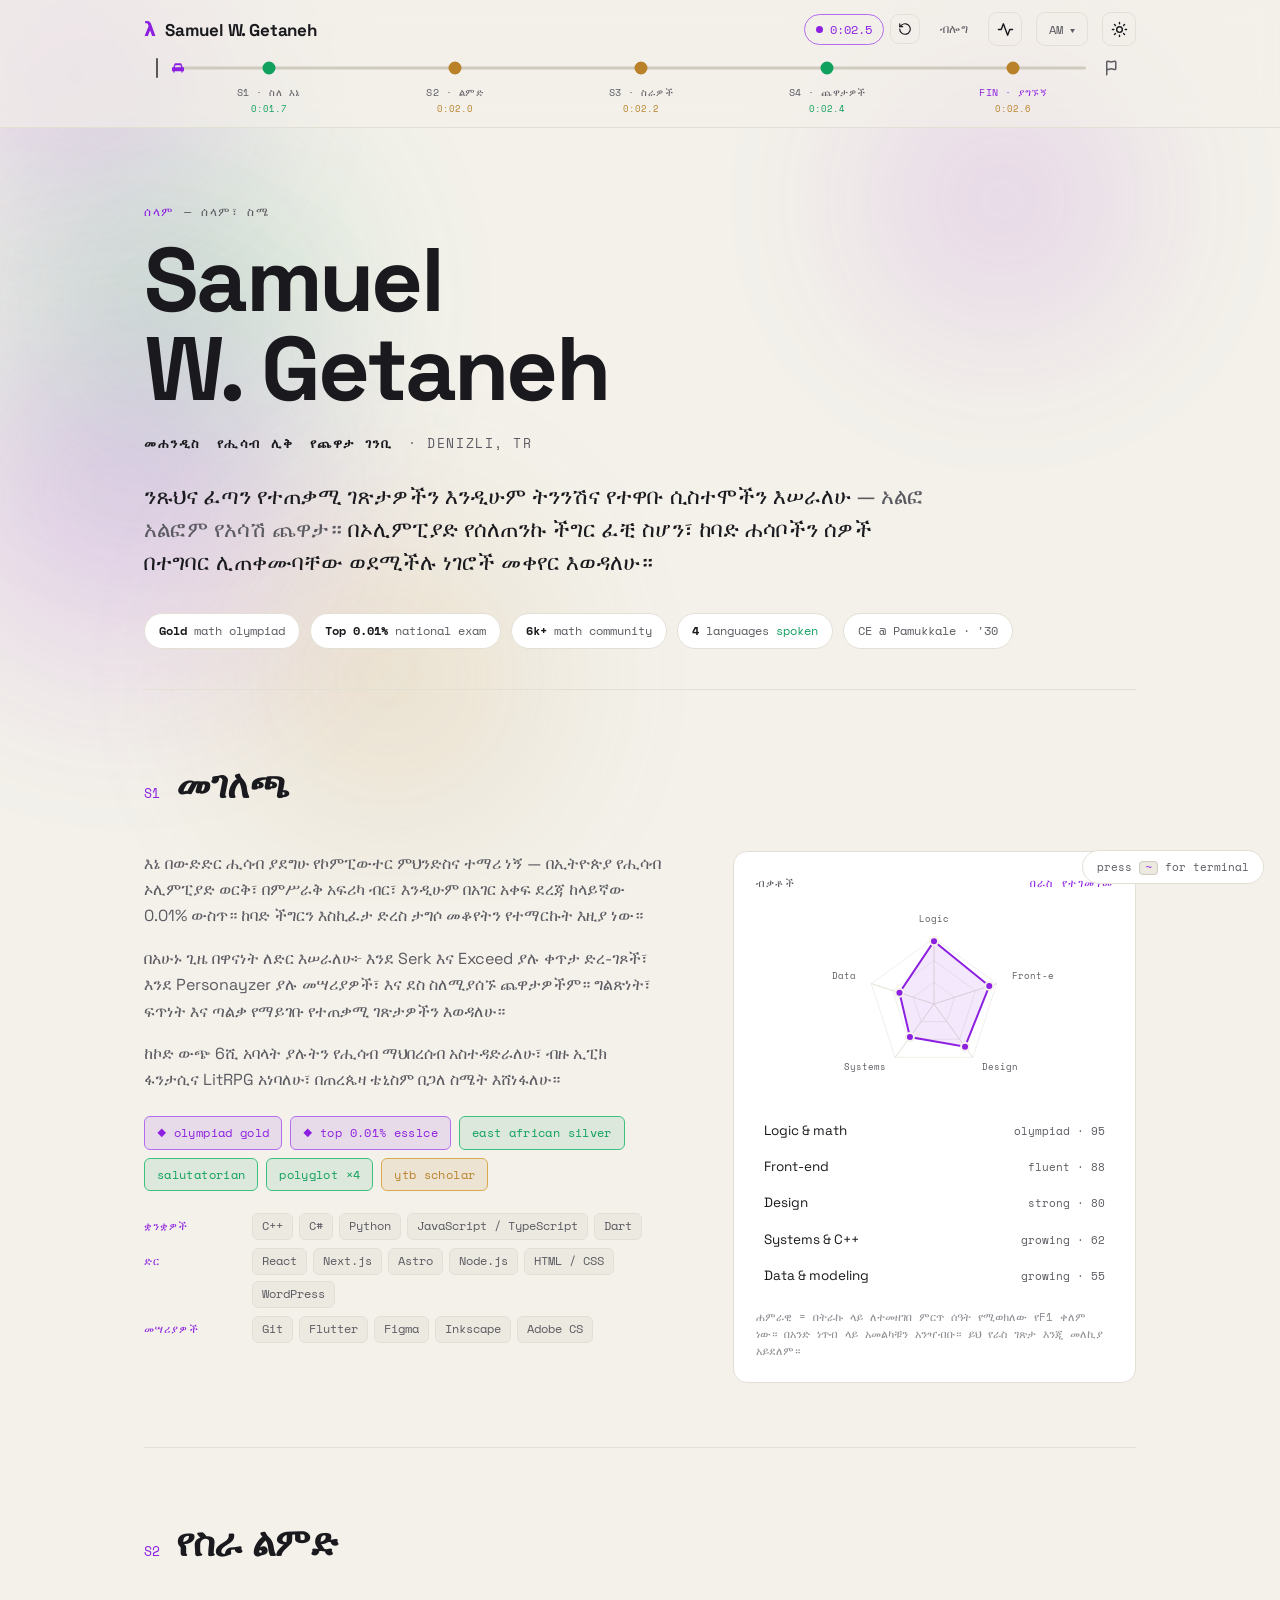
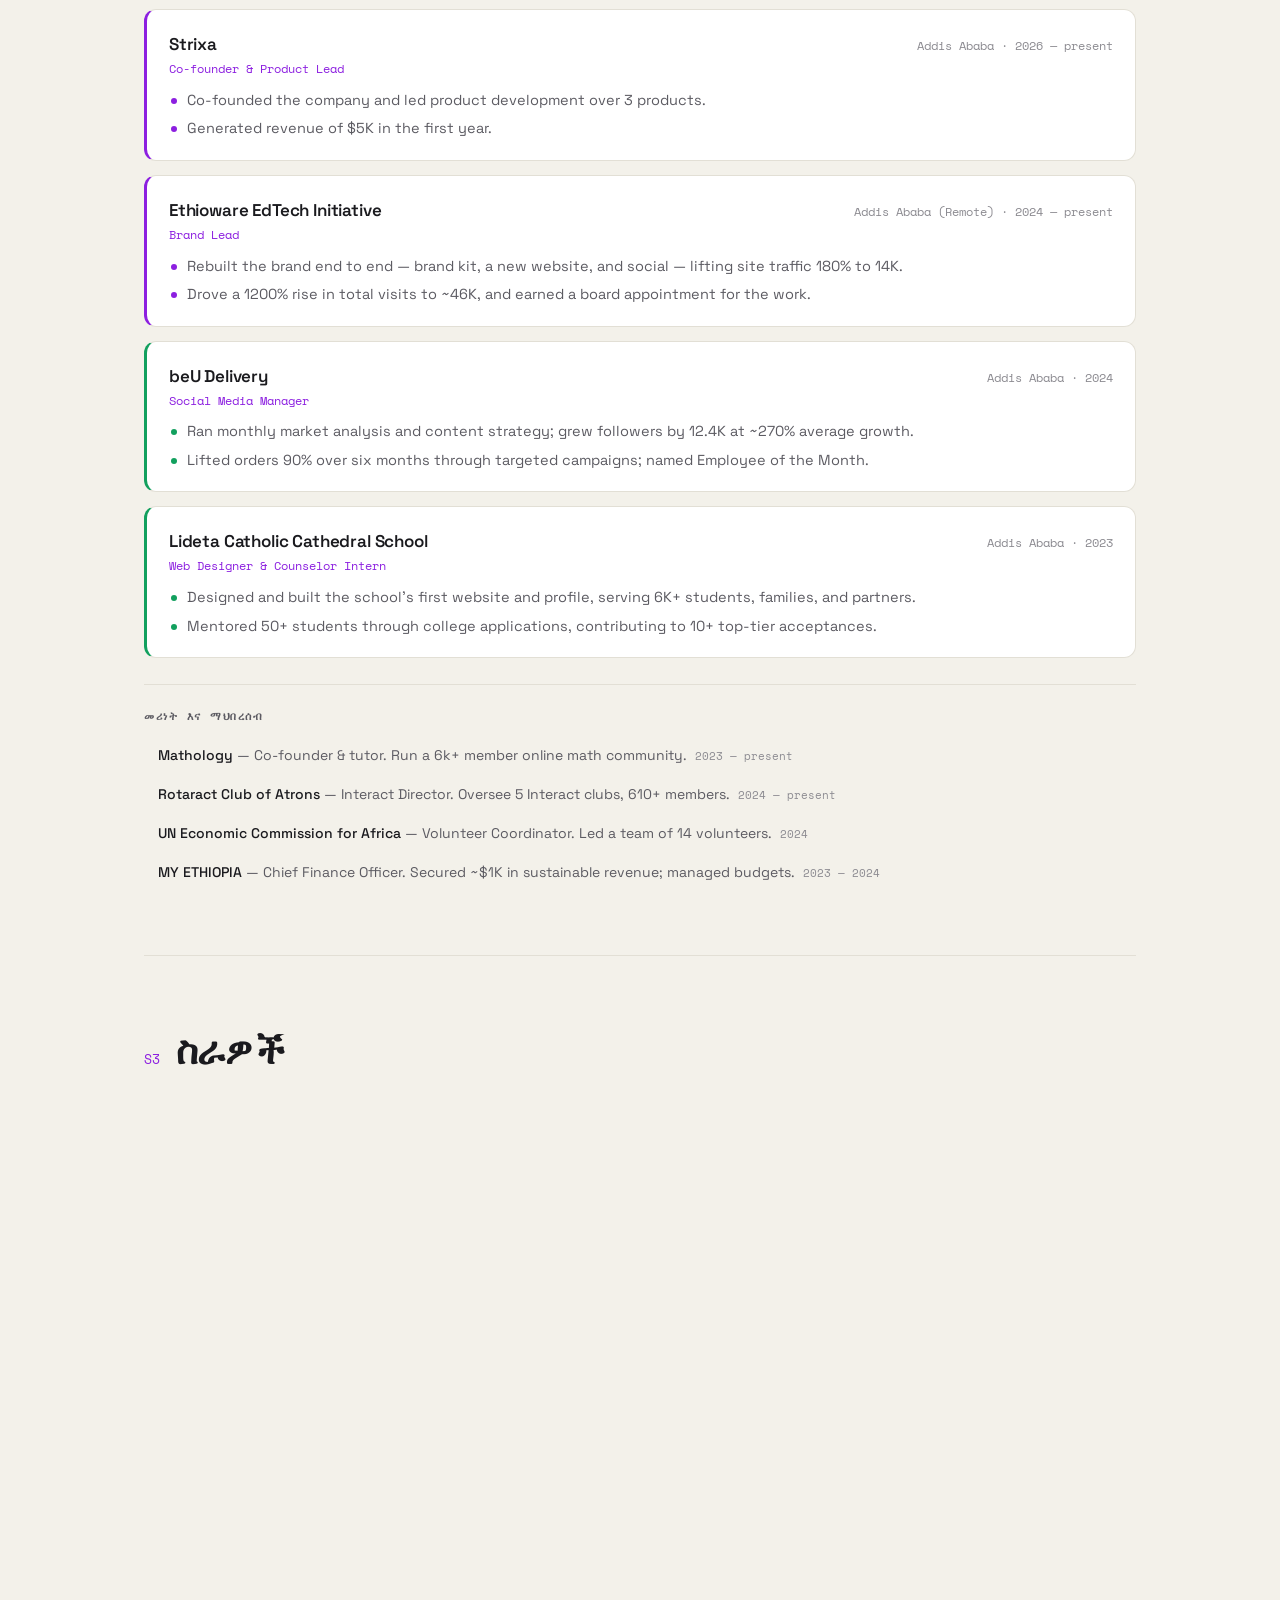
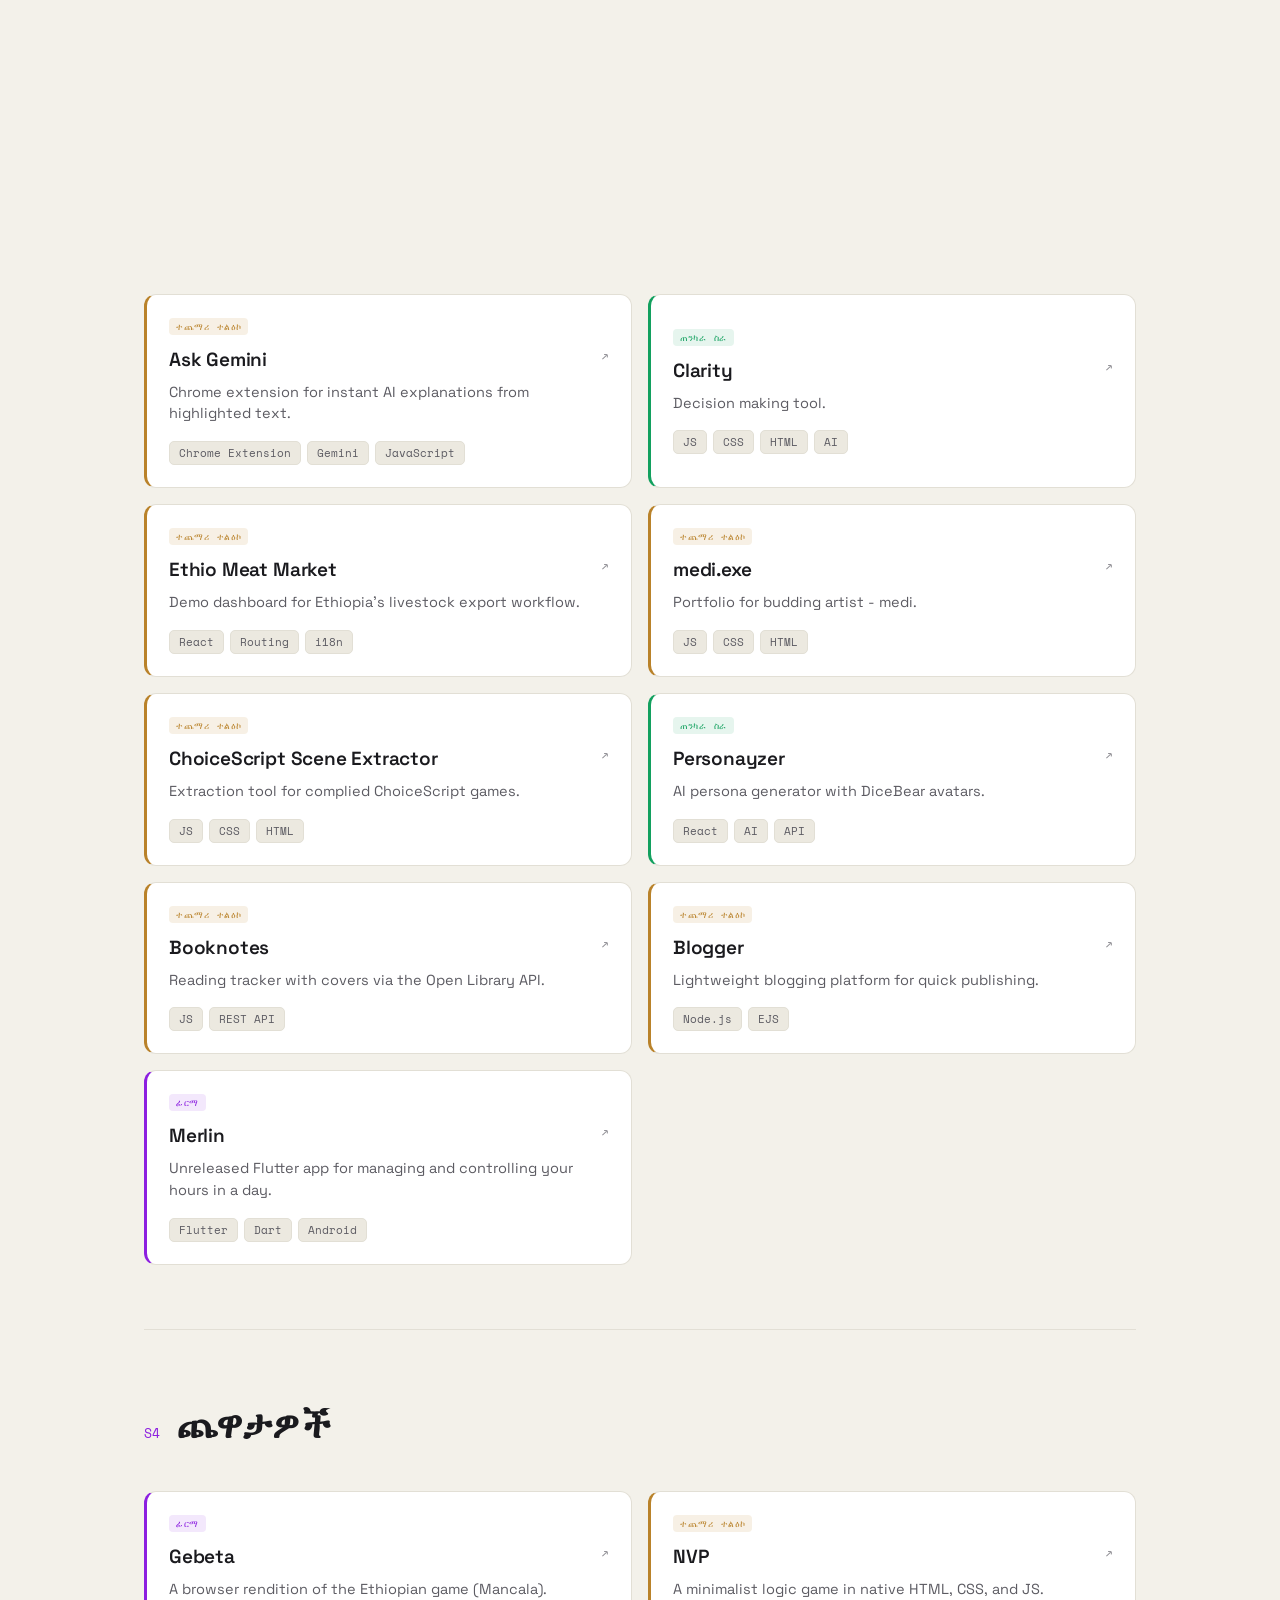
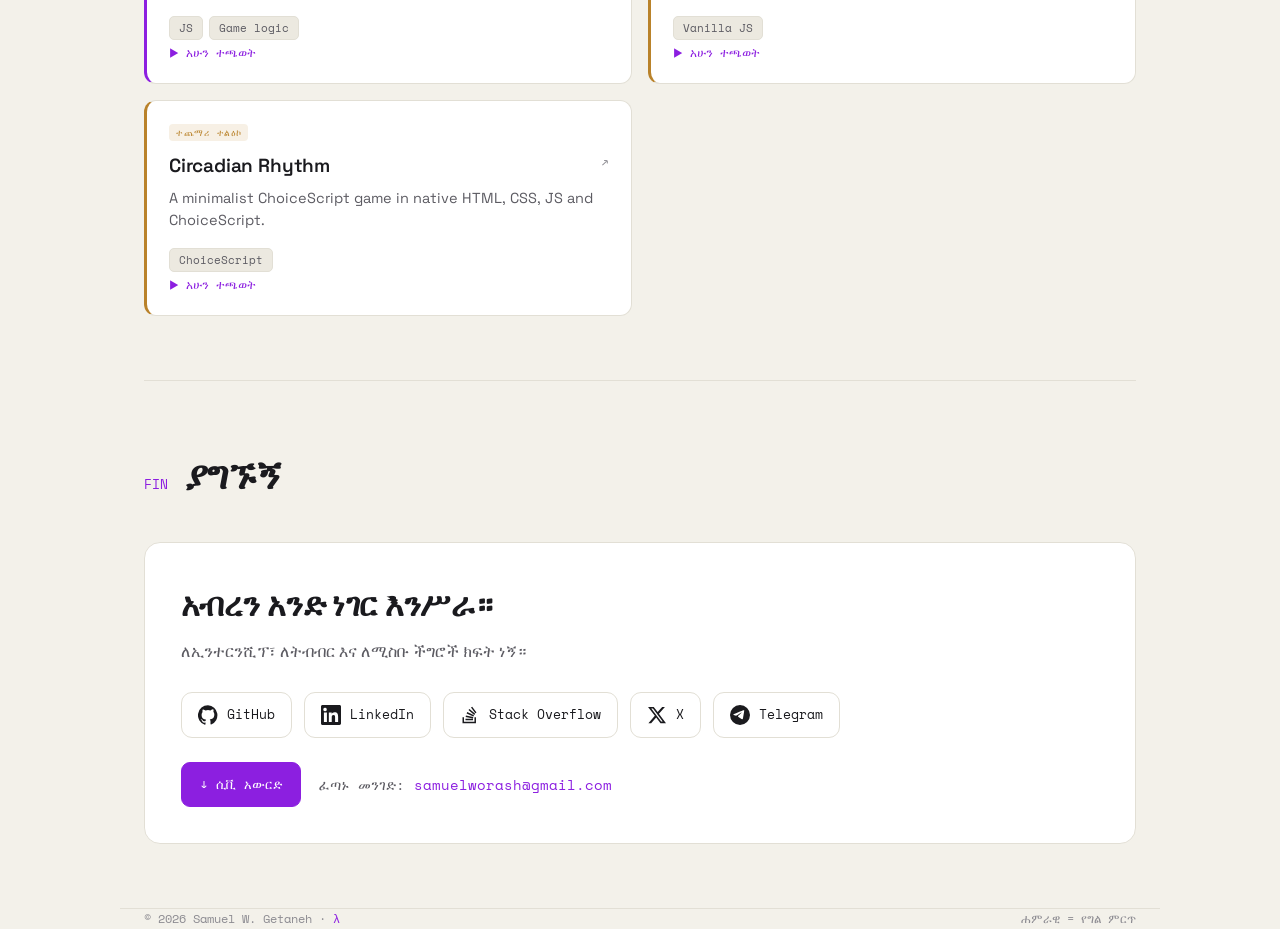
==== commit 5e597486: "deploy: kmab5/f1-portfolio@83f6b630807cd1e6e1df335032e70dc25322a929" ====
--- a/am/index.html
+++ b/am/index.html
@@ -29,4 +29,4 @@
     wire('langDropdown', 'langToggle');
     wire('navMenu', 'navMenuBtn');
   })();
-</script> <main class="wrap"> <section id="start" class="hero" style="border-top:0"> <div class="greet rv"><span class="eyebrow"><span class="am">ሰላም</span> — ሰላም፣ ስሜ</span></div> <h1 class="name rv">Samuel<br>W. Getaneh</h1> <div class="role rv"> <span><b>መሐንዲስ</b></span><span><b>የሒሳብ ሊቅ</b></span><span><b>የጨዋታ ገንቢ</b></span> <span>· Denizli, TR</span> </div> <p class="lede rv">ንጹህና ፈጣን የተጠቃሚ ገጽታዎችን እንዲሁም ትንንሽና የተዋቡ ሲስተሞችን እሠራለሁ<span class="q"> — አልፎ አልፎም የአሳሽ ጨዋታ።</span> በኦሊምፒያድ የሰለጠንኩ ችግር ፈቺ ስሆን፣ ከባድ ሐሳቦችን ሰዎች በተግባር ሊጠቀሙባቸው ወደሚችሉ ነገሮች መቀየር እወዳለሁ።</p> <div class="timing rv"> <span class="chip"> <b>Gold</b> math olympiad  </span><span class="chip"> <b>Top 0.01%</b> national exam  </span><span class="chip"> <b>12k+</b> math community  </span><span class="chip"> <b>4</b> languages <span class="u">spoken</span> </span><span class="chip mono"> CE @ Pamukkale · &#39;30 </span> </div> </section><section id="about"> <div class="s-head rv"><span class="idx">S1</span><h2>መገለጫ</h2></div> <div class="about-grid"> <div class="bio rv"> <p>እኔ በውድድር ሒሳብ ያደግሁ የኮምፒውተር ምህንድስና ተማሪ ነኝ — በኢትዮጵያ የሒሳብ ኦሊምፒያድ ወርቅ፣ በምሥራቅ አፍሪካ ብር፣ እንዲሁም በአገር አቀፍ ደረጃ ከላይኛው 0.01% ውስጥ። ከባድ ችግርን እስኪፈታ ድረስ ታግሶ መቆየትን የተማርኩት እዚያ ነው።</p> <p>በአሁኑ ጊዜ በዋናነት ለድር እሠራለሁ፦ እንደ Serk እና Exceed ያሉ ቀጥታ ድረ-ገጾች፣ እንደ Personayzer ያሉ መሣሪያዎች፣ እና ደስ ስለሚያሰኙ ጨዋታዎችም። ግልጽነት፣ ፍጥነት እና ጣልቃ የማይገቡ የተጠቃሚ ገጽታዎችን እወዳለሁ።</p> <p>ከኮድ ውጭ 6ሺ አባላት ያሉትን የሒሳብ ማህበረሰብ አስተዳድራለሁ፣ ብዙ ኢፒክ ፋንታሲና LitRPG አነባለሁ፣ በጠረጴዛ ቴኒስም በጋለ ስሜት እሸነፋለሁ።</p> <div class="titles"> <span class="pill best">◆ olympiad gold</span><span class="pill best">◆ top 0.01% esslce</span><span class="pill good">east african silver</span><span class="pill good">salutatorian</span><span class="pill good">polyglot ×4</span><span class="pill side">ytb scholar</span> </div> <dl class="toolkit"> <div class="toolkit-row"> <dt>ቋንቋዎች</dt> <dd><span class="skill">C++</span><span class="skill">C#</span><span class="skill">Python</span><span class="skill">JavaScript / TypeScript</span><span class="skill">Dart</span></dd> </div><div class="toolkit-row"> <dt>ድር</dt> <dd><span class="skill">React</span><span class="skill">Next.js</span><span class="skill">Astro</span><span class="skill">Node.js</span><span class="skill">HTML / CSS</span><span class="skill">WordPress</span></dd> </div><div class="toolkit-row"> <dt>መሣሪያዎች</dt> <dd><span class="skill">Git</span><span class="skill">Flutter</span><span class="skill">Figma</span><span class="skill">Inkscape</span><span class="skill">Adobe CS</span></dd> </div> </dl> </div> <aside class="panel rv" aria-label="ብቃቶች"> <div class="panel-h"><span>ብቃቶች</span><span class="pb">በራስ የተገመገመ</span></div> <div class="radar-wrap"> <svg id="radar" viewBox="0 0 240 200" width="240" height="200" role="img" aria-label="Attribute radar chart"> <polygon class="radar-grid" points="120,78.22 140.71401092490845,93.26960986251365 132.80196279493006,117.62039013748635 107.19803720506994,117.62039013748635 99.28598907509155,93.26960986251365"></polygon><polygon class="radar-grid" points="120,56.44 161.4280218498169,86.5392197250273 145.60392558986013,135.2407802749727 94.39607441013987,135.2407802749727 78.5719781501831,86.5392197250273"></polygon><polygon class="radar-grid" points="120,34 182.76973007548014,79.60487837125348 158.79382665130322,153.39512162874652 81.20617334869678,153.39512162874652 57.23026992451986,79.60487837125348"></polygon> <line class="radar-axis" x1="120" y1="100" x2="120" y2="34"></line><line class="radar-axis" x1="120" y1="100" x2="182.76973007548014" y2="79.60487837125348"></line><line class="radar-axis" x1="120" y1="100" x2="158.79382665130322" y2="153.39512162874652"></line><line class="radar-axis" x1="120" y1="100" x2="81.20617334869678" y2="153.39512162874652"></line><line class="radar-axis" x1="120" y1="100" x2="57.23026992451986" y2="79.60487837125348"></line> <polygon class="radar-poly" id="rpoly" points="120,37.3 175.23736246642252,82.05229296670305 151.03506132104258,142.7160973029972 95.947827476192,133.10497540982286 85.47664845848593,88.78268310418942"></polygon> <circle class="radar-vtx" data-i="0" cx="120" cy="37.3" r="4"></circle><circle class="radar-vtx" data-i="1" cx="175.23736246642252" cy="82.05229296670305" r="4"></circle><circle class="radar-vtx" data-i="2" cx="151.03506132104258" cy="142.7160973029972" r="4"></circle><circle class="radar-vtx" data-i="3" cx="95.947827476192" cy="133.10497540982286" r="4"></circle><circle class="radar-vtx" data-i="4" cx="85.47664845848593" cy="88.78268310418942" r="4"></circle> <text class="radar-lbl" data-i="0" x="120" y="18" text-anchor="middle">Logic</text><text class="radar-lbl" data-i="1" x="197.9866343362026" y="74.66060646125432" text-anchor="start">Front-end</text><text class="radar-lbl" data-i="2" x="168.1983906879828" y="166.3393935387457" text-anchor="start">Design</text><text class="radar-lbl" data-i="3" x="71.8016093120172" y="166.3393935387457" text-anchor="end">Systems</text><text class="radar-lbl" data-i="4" x="42.0133656637974" y="74.66060646125432" text-anchor="end">Data</text> </svg> </div> <div class="attr-list" id="attr-list"> <div class="attr-item" data-i="0"><span>Logic &amp; math</span><span class="lv">olympiad · 95</span></div><div class="attr-item" data-i="1"><span>Front-end</span><span class="lv">fluent · 88</span></div><div class="attr-item" data-i="2"><span>Design</span><span class="lv">strong · 80</span></div><div class="attr-item" data-i="3"><span>Systems &amp; C++</span><span class="lv">growing · 62</span></div><div class="attr-item" data-i="4"><span>Data &amp; modeling</span><span class="lv">growing · 55</span></div> </div> <p class="note">ሐምራዊ = በትራኩ ላይ ለተመዘገበ ምርጥ ሰዓት የሚወክለው የF1 ቀለም ነው። በአንድ ነጥብ ላይ አመልካቹን አንዣብቡ። ይህ የራስ ገጽታ እንጂ መለኪያ አይደለም።</p> </aside> </div> </section><section id="experience"> <div class="s-head rv"><span class="idx">S2</span><h2>የስራ ልምድ</h2></div> <div class="xp-list"> <article class="xp-item rv best"> <div class="xp-head"> <div class="xp-title"><span class="xp-org">Strixa</span><span class="xp-role">Co-founder &amp; Product Lead</span></div> <div class="xp-meta">Addis Ababa · 2026 — present</div> </div> <ul class="xp-points"> <li>Co-founded the company and led product development over 3 products.</li><li>Generated revenue of $5K in the first year.</li> </ul> </article><article class="xp-item rv best"> <div class="xp-head"> <div class="xp-title"><span class="xp-org">Ethioware EdTech Initiative</span><span class="xp-role">Brand Lead</span></div> <div class="xp-meta">Addis Ababa (Remote) · 2024 — present</div> </div> <ul class="xp-points"> <li>Rebuilt the brand end to end — brand kit, a new website, and social — lifting site traffic 180% to 14K.</li><li>Drove a 1200% rise in total visits to ~46K, and earned a board appointment for the work.</li> </ul> </article><article class="xp-item rv good"> <div class="xp-head"> <div class="xp-title"><span class="xp-org">beU Delivery</span><span class="xp-role">Social Media Manager</span></div> <div class="xp-meta">Addis Ababa · 2024</div> </div> <ul class="xp-points"> <li>Ran monthly market analysis and content strategy; grew followers by 12.4K at ~270% average growth.</li><li>Lifted orders 90% over six months through targeted campaigns; named Employee of the Month.</li> </ul> </article><article class="xp-item rv good"> <div class="xp-head"> <div class="xp-title"><span class="xp-org">Lideta Catholic Cathedral School</span><span class="xp-role">Web Designer &amp; Counselor Intern</span></div> <div class="xp-meta">Addis Ababa · 2023</div> </div> <ul class="xp-points"> <li>Designed and built the school’s first website and profile, serving 6K+ students, families, and partners.</li><li>Mentored 50+ students through college applications, contributing to 10+ top-tier acceptances.</li> </ul> </article> </div> <div class="lead-block rv"> <h3 class="lead-h">መሪነት እና ማህበረሰብ</h3> <ul class="lead-list"> <li class="lead-item"> <span class="lead-org">Mathology</span> — Co-founder &amp; tutor. Run a 6k+ member online math community. <span class="lead-period">2023 — present</span> </li><li class="lead-item"> <span class="lead-org">Rotaract Club of Atrons</span> — Interact Director. Oversee 5 Interact clubs, 610+ members. <span class="lead-period">2024 — present</span> </li><li class="lead-item"> <span class="lead-org">UN Economic Commission for Africa</span> — Volunteer Coordinator. Led a team of 14 volunteers. <span class="lead-period">2024</span> </li><li class="lead-item"> <span class="lead-org">MY ETHIOPIA</span> — Chief Finance Officer. Secured ~$1K in sustainable revenue; managed budgets. <span class="lead-period">2023 — 2024</span> </li> </ul> </div> </section><section id="work"> <div class="s-head rv"><span class="idx">S3</span><h2>ስራዎች</h2></div> <div class="grid"> <button class="card best rv" data-name="Teregna" data-tier="best" data-tierlabel="ፊርማ" data-role="Full build" data-year="2026" data-long="Receiver app and provider portal for finding businesses, sending requests, and tracking queue position in real time, with a separate backend contract and docs repo." data-tags="Next.js,Supabase,TanStack Query" data-live="https://teregna-web.vercel.app" data-repo="https://github.com/kmab5/teregna-web" data-playable> <span class="tier-tag best">ፊርማ</span> <div class="ctop"><h3>Teregna</h3><span class="arrow">↗</span></div> <p>Queue-based discovery and request app for local providers.</p> <div class="stack"><span class="tag">Next.js</span><span class="tag">Supabase</span><span class="tag">TanStack Query</span></div>  </button><button class="card best rv" data-name="IdeaBoard" data-tier="best" data-tierlabel="ፊርማ" data-role="Full build" data-year="2026" data-long="Infinite canvas for story notes, choices, variables, sketches, and connections so branching narratives stay visible instead of trapped in your head." data-tags="Next.js,Supabase,React Flow" data-live="https://ideaboard-cs.vercel.app" data-repo="https://github.com/kmab5/ideaboard" data-playable> <span class="tier-tag best">ፊርማ</span> <div class="ctop"><h3>IdeaBoard</h3><span class="arrow">↗</span></div> <p>Visual canvas for branching stories and interactive fiction.</p> <div class="stack"><span class="tag">Next.js</span><span class="tag">Supabase</span><span class="tag">React Flow</span></div>  </button><button class="card best rv" data-name="Strixa" data-tier="best" data-tierlabel="ፊርማ" data-role="Design + build" data-year="2026" data-long="Domain-specific operating systems for businesses that never fully close, with one record per domain and an AI layer that answers only from their own data." data-tags="AI,SaaS,Operations" data-live="https://strixa.org" data-repo data-playable> <span class="tier-tag best">ፊርማ</span> <div class="ctop"><h3>Strixa</h3><span class="arrow">↗</span></div> <p>Operating systems for restaurants, schools, and property teams.</p> <div class="stack"><span class="tag">AI</span><span class="tag">SaaS</span><span class="tag">Operations</span></div>  </button><button class="card best rv" data-name="Serk" data-tier="best" data-tierlabel="ፊርማ" data-role="Design + build" data-year="2026" data-long="A production Next.js site with English/Amharic localization, server-side rendering, and a catalog-request flow. Built end to end — brand, UI, and front-end." data-tags="Next.js,i18n,SSR" data-live="https://serk.com.et" data-repo data-playable> <span class="tier-tag best">ፊርማ</span> <div class="ctop"><h3>Serk</h3><span class="arrow">↗</span></div> <p>Bilingual site for a premium ceramics &amp; marble importer.</p> <div class="stack"><span class="tag">Next.js</span><span class="tag">i18n</span><span class="tag">SSR</span></div>  </button><button class="card good rv" data-name="Field Guides" data-tier="good" data-tierlabel="ጠንካራ ስራ" data-role="Full build" data-year="2026" data-long="Static client-rendered guide site for publishing informal and formal Markdown guides, including the yatay geçiş field guide and ChoiceScript reference." data-tags="JavaScript,Markdown,Static Site" data-live="https://kmab5.github.io/field-guides" data-repo="https://github.com/kmab5/field-guides" data-playable> <span class="tier-tag good">ጠንካራ ስራ</span> <div class="ctop"><h3>Field Guides</h3><span class="arrow">↗</span></div> <p>No-framework guides site for practical student notes.</p> <div class="stack"><span class="tag">JavaScript</span><span class="tag">Markdown</span><span class="tag">Static Site</span></div>  </button><button class="card good rv" data-name="Framer Studio" data-tier="good" data-tierlabel="ጠንካራ ስራ" data-role="Full build" data-year="2025" data-long="Upload an image, adjust filters and framing, then export a transparent PNG that matches the live preview exactly." data-tags="Next.js,Canvas,Image Editing" data-live="https://framer-studio.vercel.app" data-repo="https://github.com/kmab5/framer-studio" data-playable> <span class="tier-tag good">ጠንካራ ስራ</span> <div class="ctop"><h3>Framer Studio</h3><span class="arrow">↗</span></div> <p>Image editor for filtering, framing, and transparent export.</p> <div class="stack"><span class="tag">Next.js</span><span class="tag">Canvas</span><span class="tag">Image Editing</span></div>  </button><button class="card good rv" data-name="Beyond Marketing" data-tier="good" data-tierlabel="ጠንካራ ስራ" data-role="Design + build" data-year="2024" data-long="Brand-forward marketing site with strong visual identity and clear service storytelling." data-tags="Web,Brand" data-live="https://kmab5.github.io/beyond/" data-repo data-playable> <span class="tier-tag good">ጠንካራ ስራ</span> <div class="ctop"><h3>Beyond Marketing</h3><span class="arrow">↗</span></div> <p>Company site for a creative digital-marketing studio.</p> <div class="stack"><span class="tag">Web</span><span class="tag">Brand</span></div>  </button><button class="card good rv" data-name="Exceed Printing" data-tier="good" data-tierlabel="ጠንካራ ስራ" data-role="Front-end" data-year="2025" data-long="A modern, responsive marketing site with a clean component system and smooth interactions." data-tags="React,UI" data-live="https://exceed-chi.vercel.app/" data-repo data-playable> <span class="tier-tag good">ጠንካራ ስራ</span> <div class="ctop"><h3>Exceed Printing</h3><span class="arrow">↗</span></div> <p>Sleek React site for a printing &amp; design company.</p> <div class="stack"><span class="tag">React</span><span class="tag">UI</span></div>  </button><button class="card side rv" data-name="Ask Gemini" data-tier="side" data-tierlabel="ተጨማሪ ተልዕኮ" data-role="Full build" data-year="2026" data-long="A privacy-conscious Chrome extension that shows a floating button over selected text, lets you choose a Gemini model, and returns short direct answers." data-tags="Chrome Extension,Gemini,JavaScript" data-live="https://kmab5.github.io/ask-gemini" data-repo="https://github.com/kmab5/ask-gemini" data-playable> <span class="tier-tag side">ተጨማሪ ተልዕኮ</span> <div class="ctop"><h3>Ask Gemini</h3><span class="arrow">↗</span></div> <p>Chrome extension for instant AI explanations from highlighted text.</p> <div class="stack"><span class="tag">Chrome Extension</span><span class="tag">Gemini</span><span class="tag">JavaScript</span></div>  </button><button class="card good rv" data-name="Clarity" data-tier="good" data-tierlabel="ጠንካራ ስራ" data-role="Full build" data-year="2025" data-long="Ask a simple question that has been troubling you and using AI generated penetrating questions, helps you reach decision in one minute." data-tags="JS,CSS,HTML,AI" data-live="https://clarity-psi-three.vercel.app/" data-repo data-playable> <span class="tier-tag good">ጠንካራ ስራ</span> <div class="ctop"><h3>Clarity</h3><span class="arrow">↗</span></div> <p>Decision making tool.</p> <div class="stack"><span class="tag">JS</span><span class="tag">CSS</span><span class="tag">HTML</span><span class="tag">AI</span></div>  </button><button class="card side rv" data-name="Ethio Meat Market" data-tier="side" data-tierlabel="ተጨማሪ ተልዕኮ" data-role="Front-end" data-year="2025" data-long="A React dashboard prototype for suppliers, exporters, abattoirs, airlines, and regulators, with multilingual UI, sample analytics, and role-based screens." data-tags="React,Routing,i18n" data-live="https://kmab5.github.io/ethio-meat-market" data-repo="https://github.com/kmab5/ethio-meat-market" data-playable> <span class="tier-tag side">ተጨማሪ ተልዕኮ</span> <div class="ctop"><h3>Ethio Meat Market</h3><span class="arrow">↗</span></div> <p>Demo dashboard for Ethiopia&#39;s livestock export workflow.</p> <div class="stack"><span class="tag">React</span><span class="tag">Routing</span><span class="tag">i18n</span></div>  </button><button class="card side rv" data-name="medi.exe" data-tier="side" data-tierlabel="ተጨማሪ ተልዕኮ" data-role="Full build" data-year="2025" data-long="Designed and implemented artist portfolio website for a budding artist. Check her out!" data-tags="JS,CSS,HTML" data-live="https://medi-exe.vercel.app/" data-repo data-playable> <span class="tier-tag side">ተጨማሪ ተልዕኮ</span> <div class="ctop"><h3>medi.exe</h3><span class="arrow">↗</span></div> <p>Portfolio for budding artist - medi.</p> <div class="stack"><span class="tag">JS</span><span class="tag">CSS</span><span class="tag">HTML</span></div>  </button><button class="card side rv" data-name="ChoiceScript Scene Extractor" data-tier="side" data-tierlabel="ተጨማሪ ተልዕኮ" data-role="Full build" data-year="2024" data-long="Uploads and extracts all the scene files inside a compiled index.html file of a compiled ChoiceScript game, downloads all of them in zip format." data-tags="JS,CSS,HTML" data-live="https://kmab5.github.io/choicescript-scene-extractor/" data-repo data-playable> <span class="tier-tag side">ተጨማሪ ተልዕኮ</span> <div class="ctop"><h3>ChoiceScript Scene Extractor</h3><span class="arrow">↗</span></div> <p>Extraction tool for complied ChoiceScript games.</p> <div class="stack"><span class="tag">JS</span><span class="tag">CSS</span><span class="tag">HTML</span></div>  </button><button class="card good rv" data-name="Personayzer" data-tier="good" data-tierlabel="ጠንካራ ስራ" data-role="Full build" data-year="2024" data-long="Generates creative personas with matching avatars for identity building. A small, fun tool exploring generative UX." data-tags="React,AI,API" data-live="https://peronayzer.onrender.com/" data-repo data-playable> <span class="tier-tag good">ጠንካራ ስራ</span> <div class="ctop"><h3>Personayzer</h3><span class="arrow">↗</span></div> <p>AI persona generator with DiceBear avatars.</p> <div class="stack"><span class="tag">React</span><span class="tag">AI</span><span class="tag">API</span></div>  </button><button class="card side rv" data-name="Booknotes" data-tier="side" data-tierlabel="ተጨማሪ ተልዕኮ" data-role="Full build" data-year="2024" data-long="A personal library and reading-notes tracker that pulls book covers and metadata from the Open Library API." data-tags="JS,REST API" data-live data-repo="https://github.com/kmab5/booknotes.ang" data-playable> <span class="tier-tag side">ተጨማሪ ተልዕኮ</span> <div class="ctop"><h3>Booknotes</h3><span class="arrow">↗</span></div> <p>Reading tracker with covers via the Open Library API.</p> <div class="stack"><span class="tag">JS</span><span class="tag">REST API</span></div>  </button><button class="card side rv" data-name="Blogger" data-tier="side" data-tierlabel="ተጨማሪ ተልዕኮ" data-role="Full build" data-year="2024" data-long="A minimal blogging platform built with Node.js and EJS templating for fast content publishing." data-tags="Node.js,EJS" data-live data-repo="https://github.com/kmab5/blogger.ang" data-playable> <span class="tier-tag side">ተጨማሪ ተልዕኮ</span> <div class="ctop"><h3>Blogger</h3><span class="arrow">↗</span></div> <p>Lightweight blogging platform for quick publishing.</p> <div class="stack"><span class="tag">Node.js</span><span class="tag">EJS</span></div>  </button><button class="card best rv" data-name="Merlin" data-tier="best" data-tierlabel="ፊርማ" data-role="Full build" data-year="2026" data-long="A cross-platform used for Flutter productivity application used for tracking how you spend your hours in the day." data-tags="Flutter,Dart,Android" data-live data-repo="https://github.com/kmab5/merlin" data-playable> <span class="tier-tag best">ፊርማ</span> <div class="ctop"><h3>Merlin</h3><span class="arrow">↗</span></div> <p>Unreleased Flutter app for managing and controlling your hours in a day.</p> <div class="stack"><span class="tag">Flutter</span><span class="tag">Dart</span><span class="tag">Android</span></div>  </button> </div> </section><section id="games"> <div class="s-head rv"><span class="idx">S4</span><h2>ጨዋታዎች</h2></div> <div class="grid"> <button class="card best rv" data-name="Gebeta" data-tier="best" data-tierlabel="ፊርማ" data-role="Full build" data-year="2024" data-long="A faithful, playable version of the traditional Ethiopian board game — rules engine, turn logic, and a clean interactive board, all in the browser." data-tags="JS,Game logic" data-live="https://gebeta-kmab.vercel.app/" data-repo data-playable="1"> <span class="tier-tag best">ፊርማ</span> <div class="ctop"><h3>Gebeta</h3><span class="arrow">↗</span></div> <p>A browser rendition of the Ethiopian game (Mancala).</p> <div class="stack"><span class="tag">JS</span><span class="tag">Game logic</span></div> <span class="play">▶ አሁን ተጫወት</span> </button><button class="card side rv" data-name="NVP" data-tier="side" data-tierlabel="ተጨማሪ ተልዕኮ" data-role="Full build" data-year="2023" data-long="A small, snappy logic puzzle built with zero dependencies — a study in doing more with vanilla web tech." data-tags="Vanilla JS" data-live="https://nvp-kmab.vercel.app/" data-repo="https://github.com/kmab5/nvp" data-playable="1"> <span class="tier-tag side">ተጨማሪ ተልዕኮ</span> <div class="ctop"><h3>NVP</h3><span class="arrow">↗</span></div> <p>A minimalist logic game in native HTML, CSS, and JS.</p> <div class="stack"><span class="tag">Vanilla JS</span></div> <span class="play">▶ አሁን ተጫወት</span> </button><button class="card side rv" data-name="Circadian Rhythm" data-tier="side" data-tierlabel="ተጨማሪ ተልዕኮ" data-role="Full build" data-year="2024" data-long="A small, short interactive fiction about our bodies circadian rhythm written in ChoiceScript." data-tags="ChoiceScript" data-live="https://kmab5.github.io/circadia-cs/" data-repo data-playable="1"> <span class="tier-tag side">ተጨማሪ ተልዕኮ</span> <div class="ctop"><h3>Circadian Rhythm</h3><span class="arrow">↗</span></div> <p>A minimalist ChoiceScript game in native HTML, CSS, JS and ChoiceScript.</p> <div class="stack"><span class="tag">ChoiceScript</span></div> <span class="play">▶ አሁን ተጫወት</span> </button> </div> </section><section id="contact"> <div class="s-head rv"><span class="idx">FIN</span><h2>ያግኙኝ</h2></div> <div class="box rv"> <div class="lead">አብረን አንድ ነገር እንሥራ።</div> <p class="sub">ለኢንተርንሺፕ፣ ለትብብር እና ለሚስቡ ችግሮች ክፍት ነኝ።</p> <div class="socials"> <a class="soc" href="https://github.com/kmab5" target="_blank" rel="noopener" aria-label="GitHub"> <svg viewBox="0 0 24 24"><path d="M12 .3a12 12 0 0 0-3.8 23.4c.6.1.8-.3.8-.6v-2c-3.3.7-4-1.6-4-1.6-.6-1.4-1.3-1.8-1.3-1.8-1.1-.7 0-.7 0-.7 1.2 0 1.8 1.2 1.8 1.2 1.1 1.8 2.8 1.3 3.5 1 .1-.8.4-1.3.8-1.6-2.7-.3-5.5-1.3-5.5-5.9 0-1.3.5-2.4 1.2-3.2 0-.3-.5-1.5.2-3.2 0 0 1-.3 3.3 1.2a11.5 11.5 0 0 1 6 0C17.3 4.7 18.3 5 18.3 5c.7 1.7.2 2.9.1 3.2.8.8 1.2 1.9 1.2 3.2 0 4.6-2.8 5.6-5.5 5.9.5.3.9 1 .9 2.2v3.3c0 .3.2.7.8.6A12 12 0 0 0 12 .3"/></svg> <span class="soc-name">GitHub</span> </a><a class="soc" href="https://linkedin.com/in/samuel-worash-getaneh" target="_blank" rel="noopener" aria-label="LinkedIn"> <svg viewBox="0 0 24 24"><path d="M20.4 20.5h-3.5v-5.6c0-1.3 0-3-1.9-3s-2.1 1.4-2.1 2.9v5.7H9.4V9h3.4v1.6h.05c.5-.9 1.6-1.9 3.4-1.9 3.6 0 4.3 2.4 4.3 5.5v6.3zM5.3 7.4a2.1 2.1 0 1 1 0-4.1 2.1 2.1 0 0 1 0 4.1zM7.1 20.5H3.5V9h3.6v11.5zM22.2 0H1.8C.8 0 0 .8 0 1.7v20.5C0 23.2.8 24 1.8 24h20.4c1 0 1.8-.8 1.8-1.7V1.7C24 .8 23.2 0 22.2 0z"/></svg> <span class="soc-name">LinkedIn</span> </a><a class="soc" href="https://stackoverflow.com/users/23514684/kmab" target="_blank" rel="noopener" aria-label="Stack Overflow"> <svg viewBox="0 0 24 24"><path d="M17.36 20.2v-5.38h1.79V22H3v-7.18h1.79v5.38zM6.77 14.32l.37-1.75 8.79 1.85-.37 1.75zm1.16-4.2l.76-1.61 8.14 3.79-.76 1.62zm2.26-3.99l1.15-1.38 6.9 5.76-1.15 1.37zM14.64 2l5.18 6.98-1.44 1.06L13.2 3.06zM6.59 18.41v-1.79h8.98v1.79z"/></svg> <span class="soc-name">Stack Overflow</span> </a><a class="soc" href="https://twitter.com/kmab_5" target="_blank" rel="noopener" aria-label="X"> <svg viewBox="0 0 24 24"><path d="M18.2 2.25h3.3l-7.2 8.26 8.5 11.24H16.2l-5.2-6.82L4.99 21.75H1.68l7.73-8.84L1.25 2.25H8.1l4.7 6.23zM17 19.77h1.83L7.08 4.13H5.12z"/></svg> <span class="soc-name">X</span> </a><a class="soc" href="https://t.me/k_m_a_b" target="_blank" rel="noopener" aria-label="Telegram"> <svg viewBox="0 0 24 24"><path d="M12 0A12 12 0 1 0 12 24 12 12 0 0 0 12 0zm5 7.2c-.2 1.9-1 6.5-1.4 8.6-.2.9-.5 1.2-.8 1.2-.7.1-1.2-.4-1.9-.9l-2.7-1.8c-1.2-.8-.4-1.2.3-1.9.2-.2 3.2-3 3.3-3.2 0-.1 0-.2-.1-.2-.1-.1-.2 0-.2 0l-5 3.3c-.5.3-.9.5-1.3.5-.4 0-1.3-.2-1.9-.5-.7-.2-1.3-.4-1.3-.8 0-.2.3-.4.9-.7 3.5-1.5 5.8-2.5 7-3 3.3-1.4 4-1.6 4.5-1.6.1 0 .3 0 .5.1.1.1.1.2.2.5z"/></svg> <span class="soc-name">Telegram</span> </a> </div> <div class="cta-row"> <a class="btn primary" href="/samuel-getaneh-cv.pdf" target="_blank" rel="noopener">↓ ሲቪ አውርድ</a> <span class="em">ፈጣኑ መንገድ: <a href="mailto:samuelworash@gmail.com">samuelworash@gmail.com</a></span> </div> </div> </section> </main> <footer class="wrap"> <span>© 2026 Samuel W. Getaneh · <span class="lam" id="footLam" style="cursor:pointer" title="click me">λ</span></span> <span>ሐምራዊ = የግል ምርጥ</span> </footer> <div class="modal" id="modal" role="dialog" aria-modal="true" aria-labelledby="m-title"> <div class="mcard" id="mcard"> <div class="mtop"><h3 id="m-title"></h3><button class="mclose" id="mClose" aria-label="Close">✕</button></div> <div class="mmeta" id="m-meta"></div> <p class="long" id="m-long"></p> <div class="stack" id="m-stack"></div> <div class="mactions" id="m-actions"></div> </div> </div> <button class="term-hint" id="termHint" aria-label="Open terminal">press <kbd>~</kbd> for terminal</button> <div class="term-overlay" id="termOverlay" role="dialog" aria-label="Terminal" aria-modal="true"> <div class="term"> <div class="term-bar"> <span class="dot" style="background:#ff5f56"></span><span class="dot" style="background:#ffbd2e"></span><span class="dot" style="background:#27c93f"></span> <span style="margin-left:8px">samuel@portfolio — type <b style="color:var(--best)">help</b> · esc to close</span> </div> <div class="term-body" id="termBody"></div> <div class="term-in"><span class="p">$</span><input id="termInput" autocomplete="off" spellcheck="false" aria-label="Terminal input"></div> </div> </div> <script type="application/json" id="site-data">{"locale":"am","facts":["I once solved a competition geometry problem three different ways just to be sure.","Amharic is my first language; I also get by in Turkish and Arabic.","I run a 6,000-member online math community.","Gebeta is one of the oldest known board games — I rebuilt it for the browser.","I read far more LitRPG than is strictly reasonable.","The λ is here because a clean abstraction is the most satisfying thing in code."],"commands":{"coffee":"brewing… this whole portfolio runs on it.","ethiopia":"ሰላም — proudly from Addis Ababa.","motto":"make hard things usable."},"email":"samuelworash@gmail.com","ui":{"play":"አሁን ተጫወት","visit":"ቀጥታ ጎብኝ","source":"ኮድ ተመልከት"},"work":[{"name":"Ask Gemini","live":"https://kmab5.github.io/ask-gemini","repo":"https://github.com/kmab5/ask-gemini"},{"name":"Beyond Marketing","live":"https://kmab5.github.io/beyond/","repo":""},{"name":"Blogger","live":"","repo":"https://github.com/kmab5/blogger.ang"},{"name":"Booknotes","live":"","repo":"https://github.com/kmab5/booknotes.ang"},{"name":"Clarity","live":"https://clarity-psi-three.vercel.app/","repo":""},{"name":"ChoiceScript Scene Extractor","live":"https://kmab5.github.io/choicescript-scene-extractor/","repo":""},{"name":"Ethio Meat Market","live":"https://kmab5.github.io/ethio-meat-market","repo":"https://github.com/kmab5/ethio-meat-market"},{"name":"Exceed Printing","live":"https://exceed-chi.vercel.app/","repo":""},{"name":"Field Guides","live":"https://kmab5.github.io/field-guides","repo":"https://github.com/kmab5/field-guides"},{"name":"Framer Studio","live":"https://framer-studio.vercel.app","repo":"https://github.com/kmab5/framer-studio"},{"name":"IdeaBoard","live":"https://ideaboard-cs.vercel.app","repo":"https://github.com/kmab5/ideaboard"},{"name":"medi.exe","live":"https://medi-exe.vercel.app/","repo":""},{"name":"Merlin","live":"","repo":"https://github.com/kmab5/merlin"},{"name":"Personayzer","live":"https://peronayzer.onrender.com/","repo":""},{"name":"Serk","live":"https://serk.com.et","repo":""},{"name":"Strixa","live":"https://strixa.org","repo":""},{"name":"Teregna","live":"https://teregna-web.vercel.app","repo":"https://github.com/kmab5/teregna-web"}],"games":[{"name":"Circadian Rhythm","live":"https://kmab5.github.io/circadia-cs/","repo":""},{"name":"Gebeta","live":"https://gebeta-kmab.vercel.app/","repo":""},{"name":"NVP","live":"https://nvp-kmab.vercel.app/","repo":"https://github.com/kmab5/nvp"}]}</script><script type="module" src="/_astro/Base.astro_astro_type_script_index_0_lang.CitBwf-q.js"></script></body> </html>+</script> <main class="wrap"> <section id="start" class="hero" style="border-top:0"> <div class="greet rv"><span class="eyebrow"><span class="am">ሰላም</span> — ሰላም፣ ስሜ</span></div> <h1 class="name rv">Samuel<br>W. Getaneh</h1> <div class="role rv"> <span><b>መሐንዲስ</b></span><span><b>የሒሳብ ሊቅ</b></span><span><b>የጨዋታ ገንቢ</b></span> <span>· Denizli, TR</span> </div> <p class="lede rv">ንጹህና ፈጣን የተጠቃሚ ገጽታዎችን እንዲሁም ትንንሽና የተዋቡ ሲስተሞችን እሠራለሁ<span class="q"> — አልፎ አልፎም የአሳሽ ጨዋታ።</span> በኦሊምፒያድ የሰለጠንኩ ችግር ፈቺ ስሆን፣ ከባድ ሐሳቦችን ሰዎች በተግባር ሊጠቀሙባቸው ወደሚችሉ ነገሮች መቀየር እወዳለሁ።</p> <div class="timing rv"> <span class="chip"> <b>Gold</b> math olympiad  </span><span class="chip"> <b>Top 0.01%</b> national exam  </span><span class="chip"> <b>6k+</b> math community  </span><span class="chip"> <b>4</b> languages <span class="u">spoken</span> </span><span class="chip mono"> CE @ Pamukkale · &#39;30 </span> </div> </section><section id="about"> <div class="s-head rv"><span class="idx">S1</span><h2>መገለጫ</h2></div> <div class="about-grid"> <div class="bio rv"> <p>እኔ በውድድር ሒሳብ ያደግሁ የኮምፒውተር ምህንድስና ተማሪ ነኝ — በኢትዮጵያ የሒሳብ ኦሊምፒያድ ወርቅ፣ በምሥራቅ አፍሪካ ብር፣ እንዲሁም በአገር አቀፍ ደረጃ ከላይኛው 0.01% ውስጥ። ከባድ ችግርን እስኪፈታ ድረስ ታግሶ መቆየትን የተማርኩት እዚያ ነው።</p> <p>በአሁኑ ጊዜ በዋናነት ለድር እሠራለሁ፦ እንደ Serk እና Exceed ያሉ ቀጥታ ድረ-ገጾች፣ እንደ Personayzer ያሉ መሣሪያዎች፣ እና ደስ ስለሚያሰኙ ጨዋታዎችም። ግልጽነት፣ ፍጥነት እና ጣልቃ የማይገቡ የተጠቃሚ ገጽታዎችን እወዳለሁ።</p> <p>ከኮድ ውጭ 6ሺ አባላት ያሉትን የሒሳብ ማህበረሰብ አስተዳድራለሁ፣ ብዙ ኢፒክ ፋንታሲና LitRPG አነባለሁ፣ በጠረጴዛ ቴኒስም በጋለ ስሜት እሸነፋለሁ።</p> <div class="titles"> <span class="pill best">◆ olympiad gold</span><span class="pill best">◆ top 0.01% esslce</span><span class="pill good">east african silver</span><span class="pill good">salutatorian</span><span class="pill good">polyglot ×4</span><span class="pill side">ytb scholar</span> </div> <dl class="toolkit"> <div class="toolkit-row"> <dt>ቋንቋዎች</dt> <dd><span class="skill">C++</span><span class="skill">C#</span><span class="skill">Python</span><span class="skill">JavaScript / TypeScript</span><span class="skill">Dart</span></dd> </div><div class="toolkit-row"> <dt>ድር</dt> <dd><span class="skill">React</span><span class="skill">Next.js</span><span class="skill">Astro</span><span class="skill">Node.js</span><span class="skill">HTML / CSS</span><span class="skill">WordPress</span></dd> </div><div class="toolkit-row"> <dt>መሣሪያዎች</dt> <dd><span class="skill">Git</span><span class="skill">Flutter</span><span class="skill">Figma</span><span class="skill">Inkscape</span><span class="skill">Adobe CS</span></dd> </div> </dl> </div> <aside class="panel rv" aria-label="ብቃቶች"> <div class="panel-h"><span>ብቃቶች</span><span class="pb">በራስ የተገመገመ</span></div> <div class="radar-wrap"> <svg id="radar" viewBox="0 0 240 200" width="240" height="200" role="img" aria-label="Attribute radar chart"> <polygon class="radar-grid" points="120,78.22 140.71401092490845,93.26960986251365 132.80196279493006,117.62039013748635 107.19803720506994,117.62039013748635 99.28598907509155,93.26960986251365"></polygon><polygon class="radar-grid" points="120,56.44 161.4280218498169,86.5392197250273 145.60392558986013,135.2407802749727 94.39607441013987,135.2407802749727 78.5719781501831,86.5392197250273"></polygon><polygon class="radar-grid" points="120,34 182.76973007548014,79.60487837125348 158.79382665130322,153.39512162874652 81.20617334869678,153.39512162874652 57.23026992451986,79.60487837125348"></polygon> <line class="radar-axis" x1="120" y1="100" x2="120" y2="34"></line><line class="radar-axis" x1="120" y1="100" x2="182.76973007548014" y2="79.60487837125348"></line><line class="radar-axis" x1="120" y1="100" x2="158.79382665130322" y2="153.39512162874652"></line><line class="radar-axis" x1="120" y1="100" x2="81.20617334869678" y2="153.39512162874652"></line><line class="radar-axis" x1="120" y1="100" x2="57.23026992451986" y2="79.60487837125348"></line> <polygon class="radar-poly" id="rpoly" points="120,37.3 175.23736246642252,82.05229296670305 151.03506132104258,142.7160973029972 95.947827476192,133.10497540982286 85.47664845848593,88.78268310418942"></polygon> <circle class="radar-vtx" data-i="0" cx="120" cy="37.3" r="4"></circle><circle class="radar-vtx" data-i="1" cx="175.23736246642252" cy="82.05229296670305" r="4"></circle><circle class="radar-vtx" data-i="2" cx="151.03506132104258" cy="142.7160973029972" r="4"></circle><circle class="radar-vtx" data-i="3" cx="95.947827476192" cy="133.10497540982286" r="4"></circle><circle class="radar-vtx" data-i="4" cx="85.47664845848593" cy="88.78268310418942" r="4"></circle> <text class="radar-lbl" data-i="0" x="120" y="18" text-anchor="middle">Logic</text><text class="radar-lbl" data-i="1" x="197.9866343362026" y="74.66060646125432" text-anchor="start">Front-end</text><text class="radar-lbl" data-i="2" x="168.1983906879828" y="166.3393935387457" text-anchor="start">Design</text><text class="radar-lbl" data-i="3" x="71.8016093120172" y="166.3393935387457" text-anchor="end">Systems</text><text class="radar-lbl" data-i="4" x="42.0133656637974" y="74.66060646125432" text-anchor="end">Data</text> </svg> </div> <div class="attr-list" id="attr-list"> <div class="attr-item" data-i="0"><span>Logic &amp; math</span><span class="lv">olympiad · 95</span></div><div class="attr-item" data-i="1"><span>Front-end</span><span class="lv">fluent · 88</span></div><div class="attr-item" data-i="2"><span>Design</span><span class="lv">strong · 80</span></div><div class="attr-item" data-i="3"><span>Systems &amp; C++</span><span class="lv">growing · 62</span></div><div class="attr-item" data-i="4"><span>Data &amp; modeling</span><span class="lv">growing · 55</span></div> </div> <p class="note">ሐምራዊ = በትራኩ ላይ ለተመዘገበ ምርጥ ሰዓት የሚወክለው የF1 ቀለም ነው። በአንድ ነጥብ ላይ አመልካቹን አንዣብቡ። ይህ የራስ ገጽታ እንጂ መለኪያ አይደለም።</p> </aside> </div> </section><section id="experience"> <div class="s-head rv"><span class="idx">S2</span><h2>የስራ ልምድ</h2></div> <div class="xp-list"> <article class="xp-item rv best"> <div class="xp-head"> <div class="xp-title"><span class="xp-org">Strixa</span><span class="xp-role">Co-founder &amp; Product Lead</span></div> <div class="xp-meta">Addis Ababa · 2026 — present</div> </div> <ul class="xp-points"> <li>Co-founded the company and led product development over 3 products.</li><li>Generated revenue of $5K in the first year.</li> </ul> </article><article class="xp-item rv best"> <div class="xp-head"> <div class="xp-title"><span class="xp-org">Ethioware EdTech Initiative</span><span class="xp-role">Brand Lead</span></div> <div class="xp-meta">Addis Ababa (Remote) · 2024 — present</div> </div> <ul class="xp-points"> <li>Rebuilt the brand end to end — brand kit, a new website, and social — lifting site traffic 180% to 14K.</li><li>Drove a 1200% rise in total visits to ~46K, and earned a board appointment for the work.</li> </ul> </article><article class="xp-item rv good"> <div class="xp-head"> <div class="xp-title"><span class="xp-org">beU Delivery</span><span class="xp-role">Social Media Manager</span></div> <div class="xp-meta">Addis Ababa · 2024</div> </div> <ul class="xp-points"> <li>Ran monthly market analysis and content strategy; grew followers by 12.4K at ~270% average growth.</li><li>Lifted orders 90% over six months through targeted campaigns; named Employee of the Month.</li> </ul> </article><article class="xp-item rv good"> <div class="xp-head"> <div class="xp-title"><span class="xp-org">Lideta Catholic Cathedral School</span><span class="xp-role">Web Designer &amp; Counselor Intern</span></div> <div class="xp-meta">Addis Ababa · 2023</div> </div> <ul class="xp-points"> <li>Designed and built the school’s first website and profile, serving 6K+ students, families, and partners.</li><li>Mentored 50+ students through college applications, contributing to 10+ top-tier acceptances.</li> </ul> </article> </div> <div class="lead-block rv"> <h3 class="lead-h">መሪነት እና ማህበረሰብ</h3> <ul class="lead-list"> <li class="lead-item"> <span class="lead-org">Mathology</span> — Co-founder &amp; tutor. Run a 6k+ member online math community. <span class="lead-period">2023 — present</span> </li><li class="lead-item"> <span class="lead-org">Rotaract Club of Atrons</span> — Interact Director. Oversee 5 Interact clubs, 610+ members. <span class="lead-period">2024 — present</span> </li><li class="lead-item"> <span class="lead-org">UN Economic Commission for Africa</span> — Volunteer Coordinator. Led a team of 14 volunteers. <span class="lead-period">2024</span> </li><li class="lead-item"> <span class="lead-org">MY ETHIOPIA</span> — Chief Finance Officer. Secured ~$1K in sustainable revenue; managed budgets. <span class="lead-period">2023 — 2024</span> </li> </ul> </div> </section><section id="work"> <div class="s-head rv"><span class="idx">S3</span><h2>ስራዎች</h2></div> <div class="grid"> <button class="card best rv" data-name="Teregna" data-tier="best" data-tierlabel="ፊርማ" data-role="Full build" data-year="2026" data-long="Receiver app and provider portal for finding businesses, sending requests, and tracking queue position in real time, with a separate backend contract and docs repo." data-tags="Next.js,Supabase,TanStack Query" data-live="https://teregna-web.vercel.app" data-repo="https://github.com/kmab5/teregna-web" data-playable> <span class="tier-tag best">ፊርማ</span> <div class="ctop"><h3>Teregna</h3><span class="arrow">↗</span></div> <p>Queue-based discovery and request app for local providers.</p> <div class="stack"><span class="tag">Next.js</span><span class="tag">Supabase</span><span class="tag">TanStack Query</span></div>  </button><button class="card best rv" data-name="IdeaBoard" data-tier="best" data-tierlabel="ፊርማ" data-role="Full build" data-year="2026" data-long="Infinite canvas for story notes, choices, variables, sketches, and connections so branching narratives stay visible instead of trapped in your head." data-tags="Next.js,Supabase,React Flow" data-live="https://ideaboard-cs.vercel.app" data-repo="https://github.com/kmab5/ideaboard" data-playable> <span class="tier-tag best">ፊርማ</span> <div class="ctop"><h3>IdeaBoard</h3><span class="arrow">↗</span></div> <p>Visual canvas for branching stories and interactive fiction.</p> <div class="stack"><span class="tag">Next.js</span><span class="tag">Supabase</span><span class="tag">React Flow</span></div>  </button><button class="card best rv" data-name="Strixa" data-tier="best" data-tierlabel="ፊርማ" data-role="Design + build" data-year="2026" data-long="Domain-specific operating systems for businesses that never fully close, with one record per domain and an AI layer that answers only from their own data." data-tags="AI,SaaS,Operations" data-live="https://strixa.org" data-repo data-playable> <span class="tier-tag best">ፊርማ</span> <div class="ctop"><h3>Strixa</h3><span class="arrow">↗</span></div> <p>Operating systems for restaurants, schools, and property teams.</p> <div class="stack"><span class="tag">AI</span><span class="tag">SaaS</span><span class="tag">Operations</span></div>  </button><button class="card best rv" data-name="Serk" data-tier="best" data-tierlabel="ፊርማ" data-role="Design + build" data-year="2026" data-long="A production Next.js site with English/Amharic localization, server-side rendering, and a catalog-request flow. Built end to end — brand, UI, and front-end." data-tags="Next.js,i18n,SSR" data-live="https://serk.com.et" data-repo data-playable> <span class="tier-tag best">ፊርማ</span> <div class="ctop"><h3>Serk</h3><span class="arrow">↗</span></div> <p>Bilingual site for a premium ceramics &amp; marble importer.</p> <div class="stack"><span class="tag">Next.js</span><span class="tag">i18n</span><span class="tag">SSR</span></div>  </button><button class="card good rv" data-name="Field Guides" data-tier="good" data-tierlabel="ጠንካራ ስራ" data-role="Full build" data-year="2026" data-long="Static client-rendered guide site for publishing informal and formal Markdown guides, including the yatay geçiş field guide and ChoiceScript reference." data-tags="JavaScript,Markdown,Static Site" data-live="https://kmab5.github.io/field-guides" data-repo="https://github.com/kmab5/field-guides" data-playable> <span class="tier-tag good">ጠንካራ ስራ</span> <div class="ctop"><h3>Field Guides</h3><span class="arrow">↗</span></div> <p>No-framework guides site for practical student notes.</p> <div class="stack"><span class="tag">JavaScript</span><span class="tag">Markdown</span><span class="tag">Static Site</span></div>  </button><button class="card good rv" data-name="Framer Studio" data-tier="good" data-tierlabel="ጠንካራ ስራ" data-role="Full build" data-year="2025" data-long="Upload an image, adjust filters and framing, then export a transparent PNG that matches the live preview exactly." data-tags="Next.js,Canvas,Image Editing" data-live="https://framer-studio.vercel.app" data-repo="https://github.com/kmab5/framer-studio" data-playable> <span class="tier-tag good">ጠንካራ ስራ</span> <div class="ctop"><h3>Framer Studio</h3><span class="arrow">↗</span></div> <p>Image editor for filtering, framing, and transparent export.</p> <div class="stack"><span class="tag">Next.js</span><span class="tag">Canvas</span><span class="tag">Image Editing</span></div>  </button><button class="card good rv" data-name="Beyond Marketing" data-tier="good" data-tierlabel="ጠንካራ ስራ" data-role="Design + build" data-year="2024" data-long="Brand-forward marketing site with strong visual identity and clear service storytelling." data-tags="Web,Brand" data-live="https://kmab5.github.io/beyond/" data-repo data-playable> <span class="tier-tag good">ጠንካራ ስራ</span> <div class="ctop"><h3>Beyond Marketing</h3><span class="arrow">↗</span></div> <p>Company site for a creative digital-marketing studio.</p> <div class="stack"><span class="tag">Web</span><span class="tag">Brand</span></div>  </button><button class="card good rv" data-name="Exceed Printing" data-tier="good" data-tierlabel="ጠንካራ ስራ" data-role="Front-end" data-year="2025" data-long="A modern, responsive marketing site with a clean component system and smooth interactions." data-tags="React,UI" data-live="https://exceed-chi.vercel.app/" data-repo data-playable> <span class="tier-tag good">ጠንካራ ስራ</span> <div class="ctop"><h3>Exceed Printing</h3><span class="arrow">↗</span></div> <p>Sleek React site for a printing &amp; design company.</p> <div class="stack"><span class="tag">React</span><span class="tag">UI</span></div>  </button><button class="card side rv" data-name="Ask Gemini" data-tier="side" data-tierlabel="ተጨማሪ ተልዕኮ" data-role="Full build" data-year="2026" data-long="A privacy-conscious Chrome extension that shows a floating button over selected text, lets you choose a Gemini model, and returns short direct answers." data-tags="Chrome Extension,Gemini,JavaScript" data-live="https://kmab5.github.io/ask-gemini" data-repo="https://github.com/kmab5/ask-gemini" data-playable> <span class="tier-tag side">ተጨማሪ ተልዕኮ</span> <div class="ctop"><h3>Ask Gemini</h3><span class="arrow">↗</span></div> <p>Chrome extension for instant AI explanations from highlighted text.</p> <div class="stack"><span class="tag">Chrome Extension</span><span class="tag">Gemini</span><span class="tag">JavaScript</span></div>  </button><button class="card good rv" data-name="Clarity" data-tier="good" data-tierlabel="ጠንካራ ስራ" data-role="Full build" data-year="2025" data-long="Ask a simple question that has been troubling you and using AI generated penetrating questions, helps you reach decision in one minute." data-tags="JS,CSS,HTML,AI" data-live="https://clarity-psi-three.vercel.app/" data-repo data-playable> <span class="tier-tag good">ጠንካራ ስራ</span> <div class="ctop"><h3>Clarity</h3><span class="arrow">↗</span></div> <p>Decision making tool.</p> <div class="stack"><span class="tag">JS</span><span class="tag">CSS</span><span class="tag">HTML</span><span class="tag">AI</span></div>  </button><button class="card side rv" data-name="Ethio Meat Market" data-tier="side" data-tierlabel="ተጨማሪ ተልዕኮ" data-role="Front-end" data-year="2025" data-long="A React dashboard prototype for suppliers, exporters, abattoirs, airlines, and regulators, with multilingual UI, sample analytics, and role-based screens." data-tags="React,Routing,i18n" data-live="https://kmab5.github.io/ethio-meat-market" data-repo="https://github.com/kmab5/ethio-meat-market" data-playable> <span class="tier-tag side">ተጨማሪ ተልዕኮ</span> <div class="ctop"><h3>Ethio Meat Market</h3><span class="arrow">↗</span></div> <p>Demo dashboard for Ethiopia&#39;s livestock export workflow.</p> <div class="stack"><span class="tag">React</span><span class="tag">Routing</span><span class="tag">i18n</span></div>  </button><button class="card side rv" data-name="medi.exe" data-tier="side" data-tierlabel="ተጨማሪ ተልዕኮ" data-role="Full build" data-year="2025" data-long="Designed and implemented artist portfolio website for a budding artist. Check her out!" data-tags="JS,CSS,HTML" data-live="https://medi-exe.vercel.app/" data-repo data-playable> <span class="tier-tag side">ተጨማሪ ተልዕኮ</span> <div class="ctop"><h3>medi.exe</h3><span class="arrow">↗</span></div> <p>Portfolio for budding artist - medi.</p> <div class="stack"><span class="tag">JS</span><span class="tag">CSS</span><span class="tag">HTML</span></div>  </button><button class="card side rv" data-name="ChoiceScript Scene Extractor" data-tier="side" data-tierlabel="ተጨማሪ ተልዕኮ" data-role="Full build" data-year="2024" data-long="Uploads and extracts all the scene files inside a compiled index.html file of a compiled ChoiceScript game, downloads all of them in zip format." data-tags="JS,CSS,HTML" data-live="https://kmab5.github.io/choicescript-scene-extractor/" data-repo data-playable> <span class="tier-tag side">ተጨማሪ ተልዕኮ</span> <div class="ctop"><h3>ChoiceScript Scene Extractor</h3><span class="arrow">↗</span></div> <p>Extraction tool for complied ChoiceScript games.</p> <div class="stack"><span class="tag">JS</span><span class="tag">CSS</span><span class="tag">HTML</span></div>  </button><button class="card good rv" data-name="Personayzer" data-tier="good" data-tierlabel="ጠንካራ ስራ" data-role="Full build" data-year="2024" data-long="Generates creative personas with matching avatars for identity building. A small, fun tool exploring generative UX." data-tags="React,AI,API" data-live="https://peronayzer.onrender.com/" data-repo data-playable> <span class="tier-tag good">ጠንካራ ስራ</span> <div class="ctop"><h3>Personayzer</h3><span class="arrow">↗</span></div> <p>AI persona generator with DiceBear avatars.</p> <div class="stack"><span class="tag">React</span><span class="tag">AI</span><span class="tag">API</span></div>  </button><button class="card side rv" data-name="Booknotes" data-tier="side" data-tierlabel="ተጨማሪ ተልዕኮ" data-role="Full build" data-year="2024" data-long="A personal library and reading-notes tracker that pulls book covers and metadata from the Open Library API." data-tags="JS,REST API" data-live data-repo="https://github.com/kmab5/booknotes.ang" data-playable> <span class="tier-tag side">ተጨማሪ ተልዕኮ</span> <div class="ctop"><h3>Booknotes</h3><span class="arrow">↗</span></div> <p>Reading tracker with covers via the Open Library API.</p> <div class="stack"><span class="tag">JS</span><span class="tag">REST API</span></div>  </button><button class="card side rv" data-name="Blogger" data-tier="side" data-tierlabel="ተጨማሪ ተልዕኮ" data-role="Full build" data-year="2024" data-long="A minimal blogging platform built with Node.js and EJS templating for fast content publishing." data-tags="Node.js,EJS" data-live data-repo="https://github.com/kmab5/blogger.ang" data-playable> <span class="tier-tag side">ተጨማሪ ተልዕኮ</span> <div class="ctop"><h3>Blogger</h3><span class="arrow">↗</span></div> <p>Lightweight blogging platform for quick publishing.</p> <div class="stack"><span class="tag">Node.js</span><span class="tag">EJS</span></div>  </button><button class="card best rv" data-name="Merlin" data-tier="best" data-tierlabel="ፊርማ" data-role="Full build" data-year="2026" data-long="A cross-platform used for Flutter productivity application used for tracking how you spend your hours in the day." data-tags="Flutter,Dart,Android" data-live data-repo="https://github.com/kmab5/merlin" data-playable> <span class="tier-tag best">ፊርማ</span> <div class="ctop"><h3>Merlin</h3><span class="arrow">↗</span></div> <p>Unreleased Flutter app for managing and controlling your hours in a day.</p> <div class="stack"><span class="tag">Flutter</span><span class="tag">Dart</span><span class="tag">Android</span></div>  </button> </div> </section><section id="games"> <div class="s-head rv"><span class="idx">S4</span><h2>ጨዋታዎች</h2></div> <div class="grid"> <button class="card best rv" data-name="Gebeta" data-tier="best" data-tierlabel="ፊርማ" data-role="Full build" data-year="2024" data-long="A faithful, playable version of the traditional Ethiopian board game — rules engine, turn logic, and a clean interactive board, all in the browser." data-tags="JS,Game logic" data-live="https://gebeta-kmab.vercel.app/" data-repo data-playable="1"> <span class="tier-tag best">ፊርማ</span> <div class="ctop"><h3>Gebeta</h3><span class="arrow">↗</span></div> <p>A browser rendition of the Ethiopian game (Mancala).</p> <div class="stack"><span class="tag">JS</span><span class="tag">Game logic</span></div> <span class="play">▶ አሁን ተጫወት</span> </button><button class="card side rv" data-name="NVP" data-tier="side" data-tierlabel="ተጨማሪ ተልዕኮ" data-role="Full build" data-year="2023" data-long="A small, snappy logic puzzle built with zero dependencies — a study in doing more with vanilla web tech." data-tags="Vanilla JS" data-live="https://nvp-kmab.vercel.app/" data-repo="https://github.com/kmab5/nvp" data-playable="1"> <span class="tier-tag side">ተጨማሪ ተልዕኮ</span> <div class="ctop"><h3>NVP</h3><span class="arrow">↗</span></div> <p>A minimalist logic game in native HTML, CSS, and JS.</p> <div class="stack"><span class="tag">Vanilla JS</span></div> <span class="play">▶ አሁን ተጫወት</span> </button><button class="card side rv" data-name="Circadian Rhythm" data-tier="side" data-tierlabel="ተጨማሪ ተልዕኮ" data-role="Full build" data-year="2024" data-long="A small, short interactive fiction about our bodies circadian rhythm written in ChoiceScript." data-tags="ChoiceScript" data-live="https://kmab5.github.io/circadia-cs/" data-repo data-playable="1"> <span class="tier-tag side">ተጨማሪ ተልዕኮ</span> <div class="ctop"><h3>Circadian Rhythm</h3><span class="arrow">↗</span></div> <p>A minimalist ChoiceScript game in native HTML, CSS, JS and ChoiceScript.</p> <div class="stack"><span class="tag">ChoiceScript</span></div> <span class="play">▶ አሁን ተጫወት</span> </button> </div> </section><section id="contact"> <div class="s-head rv"><span class="idx">FIN</span><h2>ያግኙኝ</h2></div> <div class="box rv"> <div class="lead">አብረን አንድ ነገር እንሥራ።</div> <p class="sub">ለኢንተርንሺፕ፣ ለትብብር እና ለሚስቡ ችግሮች ክፍት ነኝ።</p> <div class="socials"> <a class="soc" href="https://github.com/kmab5" target="_blank" rel="noopener" aria-label="GitHub"> <svg viewBox="0 0 24 24"><path d="M12 .3a12 12 0 0 0-3.8 23.4c.6.1.8-.3.8-.6v-2c-3.3.7-4-1.6-4-1.6-.6-1.4-1.3-1.8-1.3-1.8-1.1-.7 0-.7 0-.7 1.2 0 1.8 1.2 1.8 1.2 1.1 1.8 2.8 1.3 3.5 1 .1-.8.4-1.3.8-1.6-2.7-.3-5.5-1.3-5.5-5.9 0-1.3.5-2.4 1.2-3.2 0-.3-.5-1.5.2-3.2 0 0 1-.3 3.3 1.2a11.5 11.5 0 0 1 6 0C17.3 4.7 18.3 5 18.3 5c.7 1.7.2 2.9.1 3.2.8.8 1.2 1.9 1.2 3.2 0 4.6-2.8 5.6-5.5 5.9.5.3.9 1 .9 2.2v3.3c0 .3.2.7.8.6A12 12 0 0 0 12 .3"/></svg> <span class="soc-name">GitHub</span> </a><a class="soc" href="https://linkedin.com/in/samuel-worash-getaneh" target="_blank" rel="noopener" aria-label="LinkedIn"> <svg viewBox="0 0 24 24"><path d="M20.4 20.5h-3.5v-5.6c0-1.3 0-3-1.9-3s-2.1 1.4-2.1 2.9v5.7H9.4V9h3.4v1.6h.05c.5-.9 1.6-1.9 3.4-1.9 3.6 0 4.3 2.4 4.3 5.5v6.3zM5.3 7.4a2.1 2.1 0 1 1 0-4.1 2.1 2.1 0 0 1 0 4.1zM7.1 20.5H3.5V9h3.6v11.5zM22.2 0H1.8C.8 0 0 .8 0 1.7v20.5C0 23.2.8 24 1.8 24h20.4c1 0 1.8-.8 1.8-1.7V1.7C24 .8 23.2 0 22.2 0z"/></svg> <span class="soc-name">LinkedIn</span> </a><a class="soc" href="https://stackoverflow.com/users/23514684/kmab" target="_blank" rel="noopener" aria-label="Stack Overflow"> <svg viewBox="0 0 24 24"><path d="M17.36 20.2v-5.38h1.79V22H3v-7.18h1.79v5.38zM6.77 14.32l.37-1.75 8.79 1.85-.37 1.75zm1.16-4.2l.76-1.61 8.14 3.79-.76 1.62zm2.26-3.99l1.15-1.38 6.9 5.76-1.15 1.37zM14.64 2l5.18 6.98-1.44 1.06L13.2 3.06zM6.59 18.41v-1.79h8.98v1.79z"/></svg> <span class="soc-name">Stack Overflow</span> </a><a class="soc" href="https://twitter.com/kmab_5" target="_blank" rel="noopener" aria-label="X"> <svg viewBox="0 0 24 24"><path d="M18.2 2.25h3.3l-7.2 8.26 8.5 11.24H16.2l-5.2-6.82L4.99 21.75H1.68l7.73-8.84L1.25 2.25H8.1l4.7 6.23zM17 19.77h1.83L7.08 4.13H5.12z"/></svg> <span class="soc-name">X</span> </a><a class="soc" href="https://t.me/kmab_5" target="_blank" rel="noopener" aria-label="Telegram"> <svg viewBox="0 0 24 24"><path d="M12 0A12 12 0 1 0 12 24 12 12 0 0 0 12 0zm5 7.2c-.2 1.9-1 6.5-1.4 8.6-.2.9-.5 1.2-.8 1.2-.7.1-1.2-.4-1.9-.9l-2.7-1.8c-1.2-.8-.4-1.2.3-1.9.2-.2 3.2-3 3.3-3.2 0-.1 0-.2-.1-.2-.1-.1-.2 0-.2 0l-5 3.3c-.5.3-.9.5-1.3.5-.4 0-1.3-.2-1.9-.5-.7-.2-1.3-.4-1.3-.8 0-.2.3-.4.9-.7 3.5-1.5 5.8-2.5 7-3 3.3-1.4 4-1.6 4.5-1.6.1 0 .3 0 .5.1.1.1.1.2.2.5z"/></svg> <span class="soc-name">Telegram</span> </a> </div> <div class="cta-row"> <a class="btn primary" href="/samuel-getaneh-cv.pdf" target="_blank" rel="noopener">↓ ሲቪ አውርድ</a> <span class="em">ፈጣኑ መንገድ: <a href="mailto:samuelworash@gmail.com">samuelworash@gmail.com</a></span> </div> </div> </section> </main> <footer class="wrap"> <span>© 2026 Samuel W. Getaneh · <span class="lam" id="footLam" style="cursor:pointer" title="click me">λ</span></span> <span>ሐምራዊ = የግል ምርጥ</span> </footer> <div class="modal" id="modal" role="dialog" aria-modal="true" aria-labelledby="m-title"> <div class="mcard" id="mcard"> <div class="mtop"><h3 id="m-title"></h3><button class="mclose" id="mClose" aria-label="Close">✕</button></div> <div class="mmeta" id="m-meta"></div> <p class="long" id="m-long"></p> <div class="stack" id="m-stack"></div> <div class="mactions" id="m-actions"></div> </div> </div> <button class="term-hint" id="termHint" aria-label="Open terminal">press <kbd>~</kbd> for terminal</button> <div class="term-overlay" id="termOverlay" role="dialog" aria-label="Terminal" aria-modal="true"> <div class="term"> <div class="term-bar"> <span class="dot" style="background:#ff5f56"></span><span class="dot" style="background:#ffbd2e"></span><span class="dot" style="background:#27c93f"></span> <span style="margin-left:8px">samuel@portfolio — type <b style="color:var(--best)">help</b> · esc to close</span> </div> <div class="term-body" id="termBody"></div> <div class="term-in"><span class="p">$</span><input id="termInput" autocomplete="off" spellcheck="false" aria-label="Terminal input"></div> </div> </div> <script type="application/json" id="site-data">{"locale":"am","facts":["I once solved a competition geometry problem three different ways just to be sure.","Amharic is my first language; I also get by in Turkish and Arabic.","I run a 6,000-member online math community.","Gebeta is one of the oldest known board games — I rebuilt it for the browser.","I read far more LitRPG than is strictly reasonable.","The λ is here because a clean abstraction is the most satisfying thing in code."],"commands":{"coffee":"brewing… this whole portfolio runs on it.","ethiopia":"ሰላም — proudly from Addis Ababa.","motto":"make hard things usable."},"email":"samuelworash@gmail.com","ui":{"play":"አሁን ተጫወት","visit":"ቀጥታ ጎብኝ","source":"ኮድ ተመልከት"},"work":[{"name":"Ask Gemini","live":"https://kmab5.github.io/ask-gemini","repo":"https://github.com/kmab5/ask-gemini"},{"name":"Beyond Marketing","live":"https://kmab5.github.io/beyond/","repo":""},{"name":"Blogger","live":"","repo":"https://github.com/kmab5/blogger.ang"},{"name":"Booknotes","live":"","repo":"https://github.com/kmab5/booknotes.ang"},{"name":"Clarity","live":"https://clarity-psi-three.vercel.app/","repo":""},{"name":"ChoiceScript Scene Extractor","live":"https://kmab5.github.io/choicescript-scene-extractor/","repo":""},{"name":"Ethio Meat Market","live":"https://kmab5.github.io/ethio-meat-market","repo":"https://github.com/kmab5/ethio-meat-market"},{"name":"Exceed Printing","live":"https://exceed-chi.vercel.app/","repo":""},{"name":"Field Guides","live":"https://kmab5.github.io/field-guides","repo":"https://github.com/kmab5/field-guides"},{"name":"Framer Studio","live":"https://framer-studio.vercel.app","repo":"https://github.com/kmab5/framer-studio"},{"name":"IdeaBoard","live":"https://ideaboard-cs.vercel.app","repo":"https://github.com/kmab5/ideaboard"},{"name":"medi.exe","live":"https://medi-exe.vercel.app/","repo":""},{"name":"Merlin","live":"","repo":"https://github.com/kmab5/merlin"},{"name":"Personayzer","live":"https://peronayzer.onrender.com/","repo":""},{"name":"Serk","live":"https://serk.com.et","repo":""},{"name":"Strixa","live":"https://strixa.org","repo":""},{"name":"Teregna","live":"https://teregna-web.vercel.app","repo":"https://github.com/kmab5/teregna-web"}],"games":[{"name":"Circadian Rhythm","live":"https://kmab5.github.io/circadia-cs/","repo":""},{"name":"Gebeta","live":"https://gebeta-kmab.vercel.app/","repo":""},{"name":"NVP","live":"https://nvp-kmab.vercel.app/","repo":"https://github.com/kmab5/nvp"}]}</script><script type="module" src="/_astro/Base.astro_astro_type_script_index_0_lang.CitBwf-q.js"></script></body> </html>
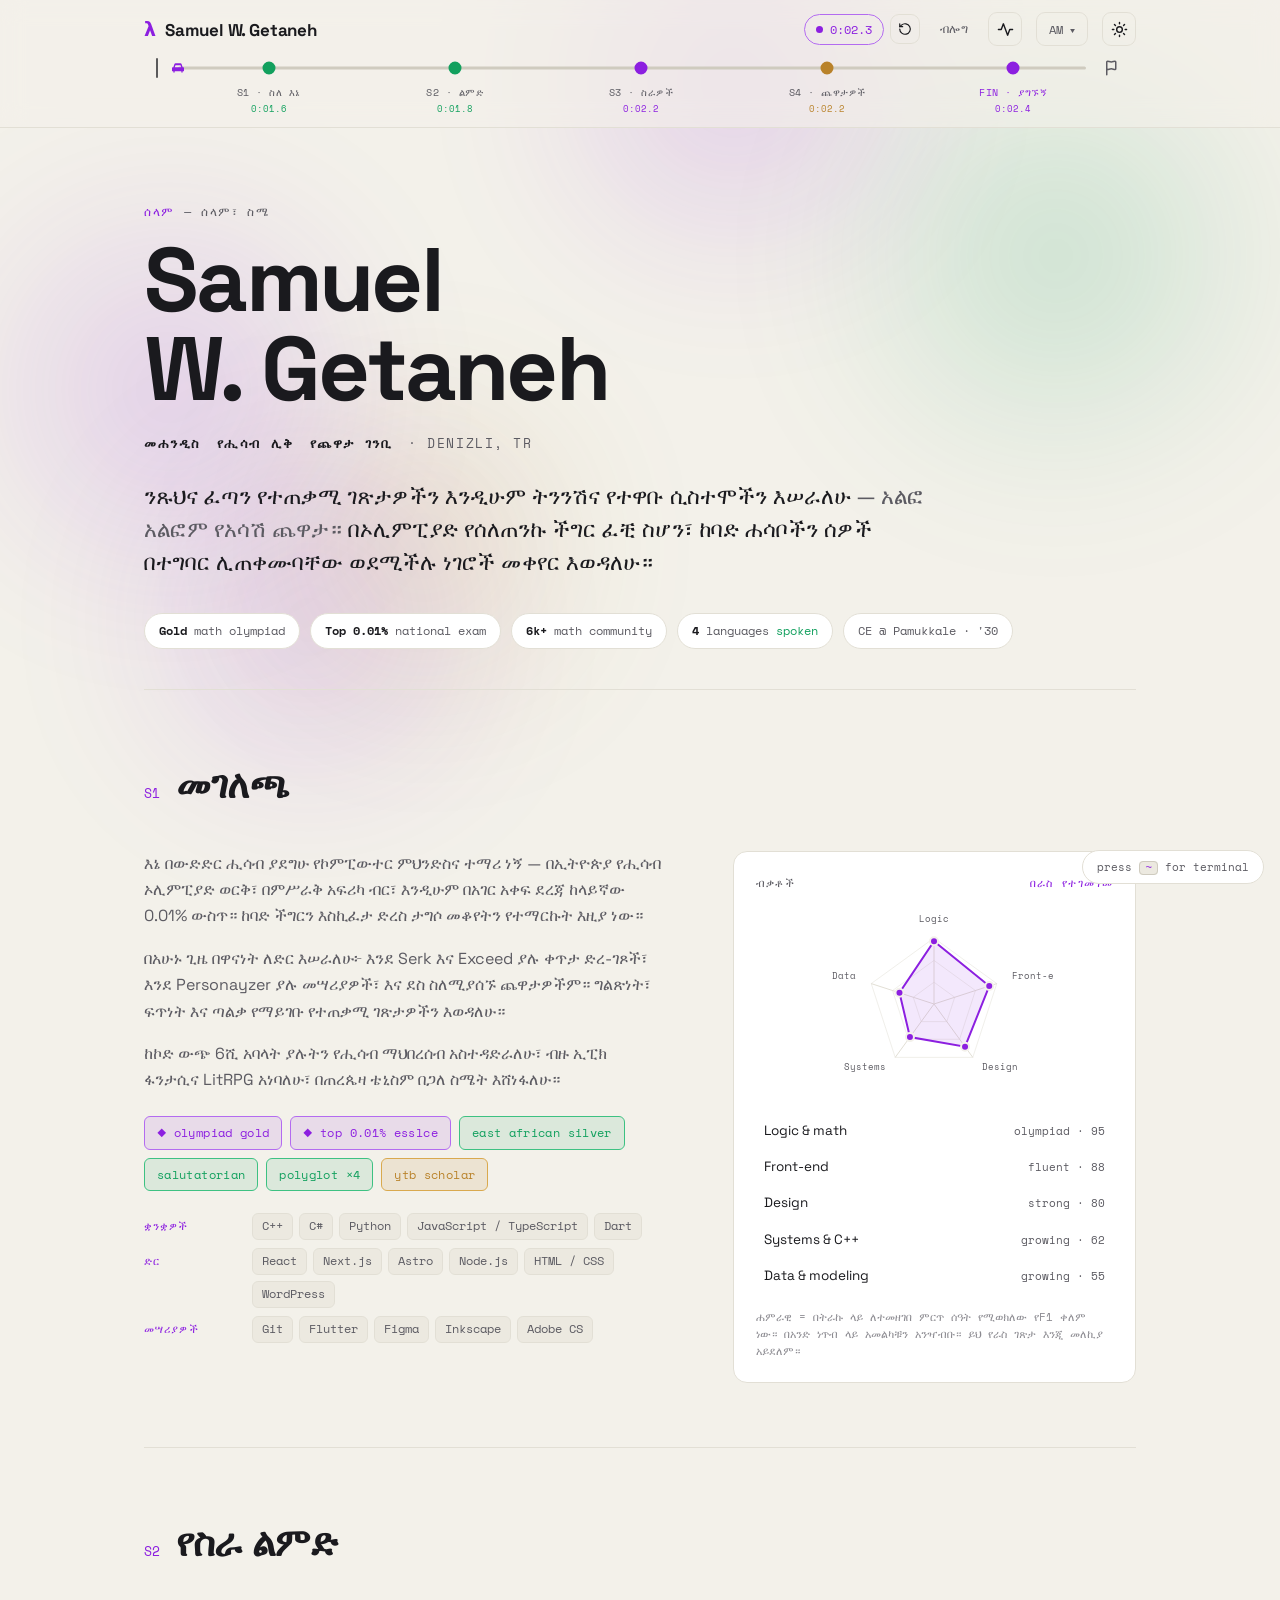
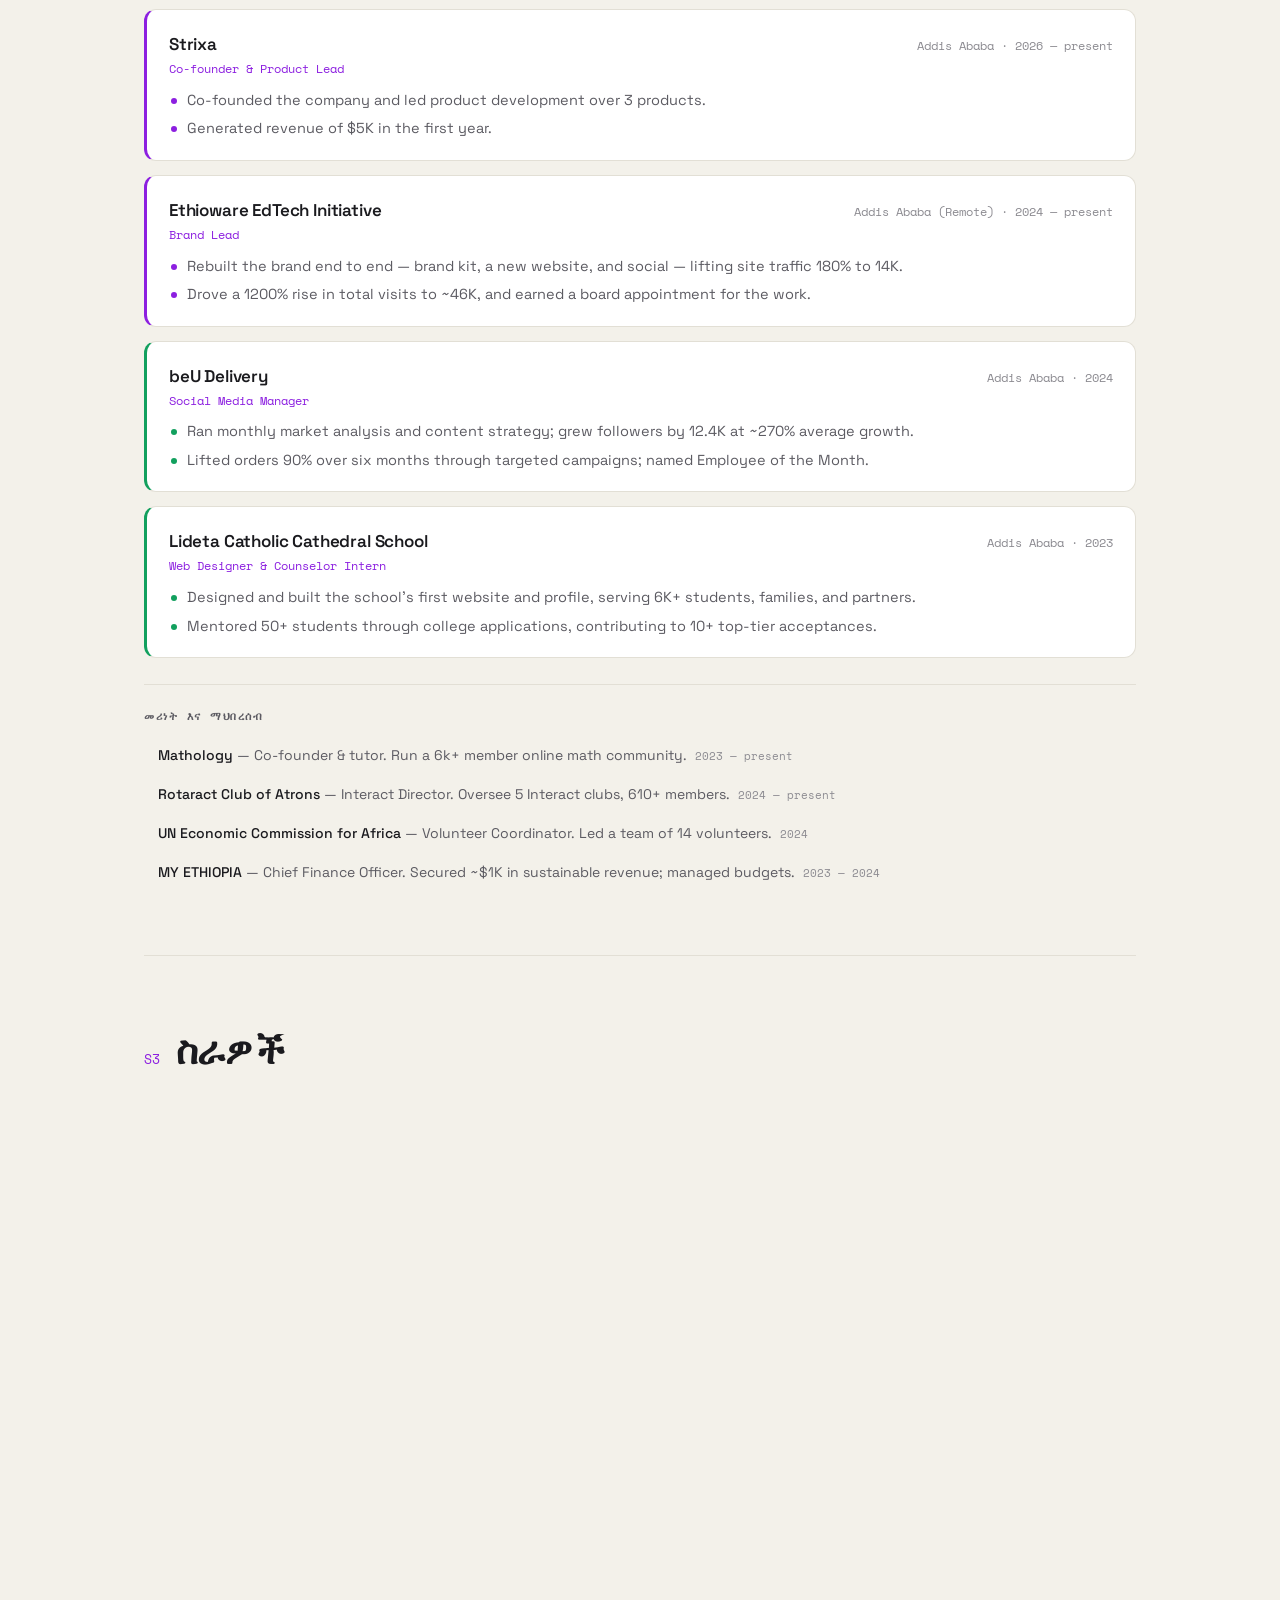
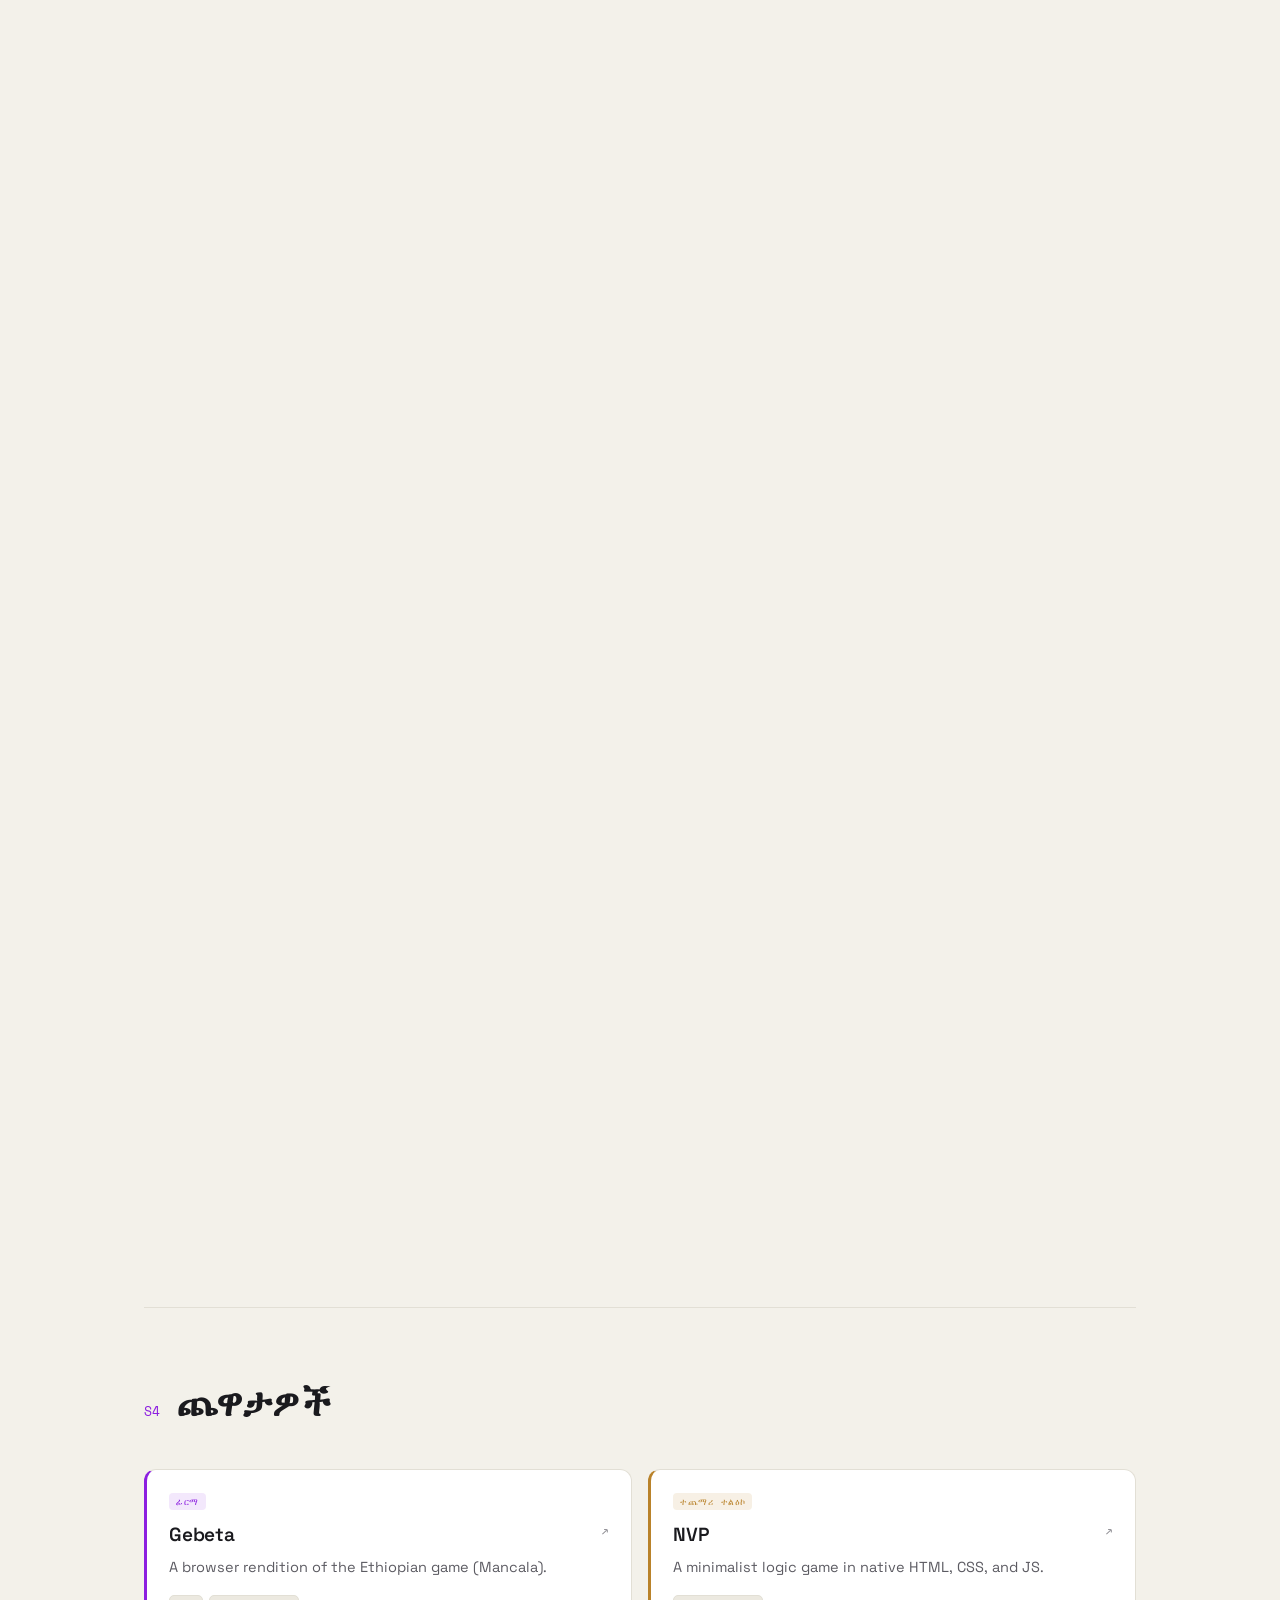
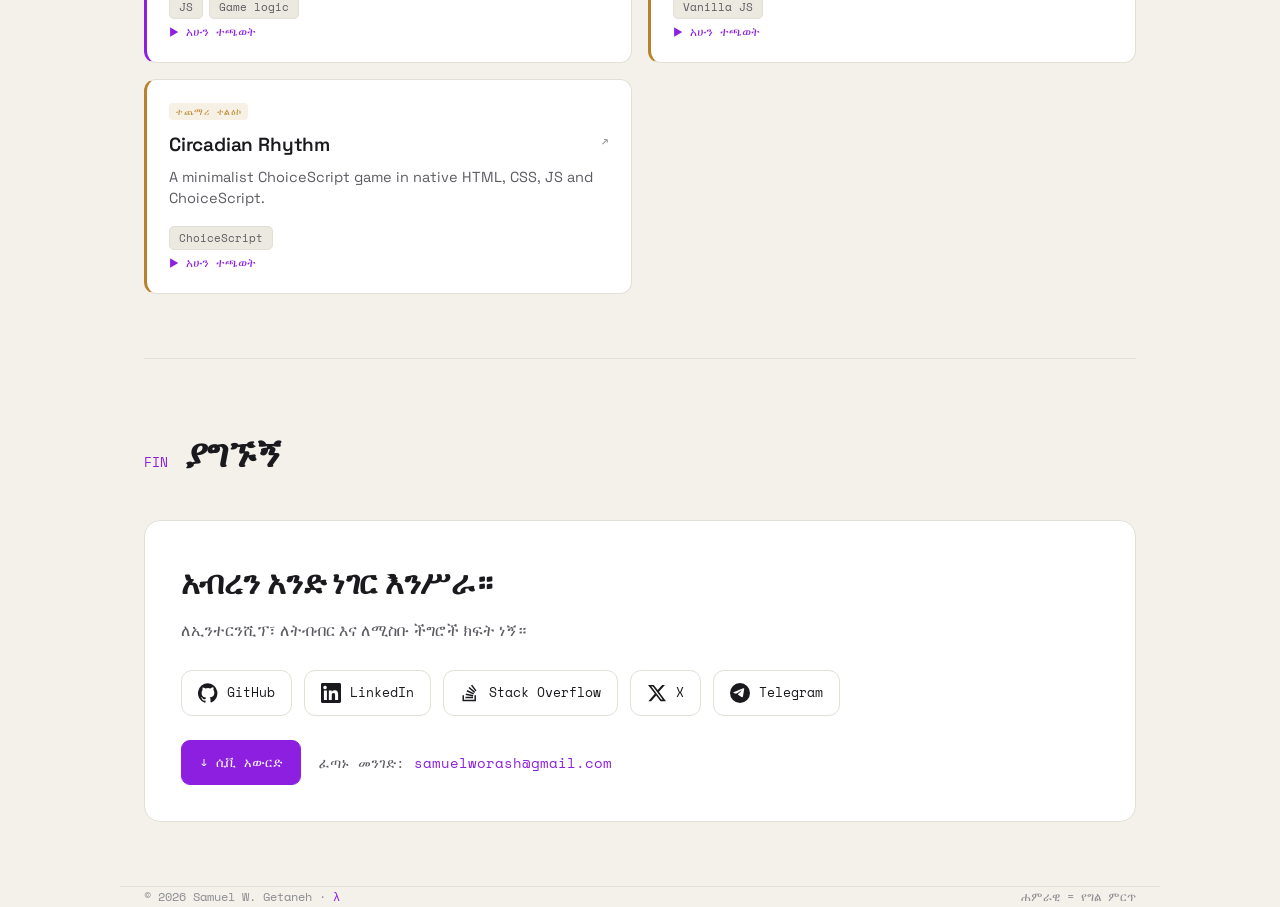
==== commit e7a6f1a9: "deploy: kmab5/f1-portfolio@0998d5973d4e619e83e184c5ba16379e8aa410c9" ====
--- a/am/index.html
+++ b/am/index.html
@@ -29,4 +29,4 @@
     wire('langDropdown', 'langToggle');
     wire('navMenu', 'navMenuBtn');
   })();
-</script> <main class="wrap"> <section id="start" class="hero" style="border-top:0"> <div class="greet rv"><span class="eyebrow"><span class="am">ሰላም</span> — ሰላም፣ ስሜ</span></div> <h1 class="name rv">Samuel<br>W. Getaneh</h1> <div class="role rv"> <span><b>መሐንዲስ</b></span><span><b>የሒሳብ ሊቅ</b></span><span><b>የጨዋታ ገንቢ</b></span> <span>· Denizli, TR</span> </div> <p class="lede rv">ንጹህና ፈጣን የተጠቃሚ ገጽታዎችን እንዲሁም ትንንሽና የተዋቡ ሲስተሞችን እሠራለሁ<span class="q"> — አልፎ አልፎም የአሳሽ ጨዋታ።</span> በኦሊምፒያድ የሰለጠንኩ ችግር ፈቺ ስሆን፣ ከባድ ሐሳቦችን ሰዎች በተግባር ሊጠቀሙባቸው ወደሚችሉ ነገሮች መቀየር እወዳለሁ።</p> <div class="timing rv"> <span class="chip"> <b>Gold</b> math olympiad  </span><span class="chip"> <b>Top 0.01%</b> national exam  </span><span class="chip"> <b>6k+</b> math community  </span><span class="chip"> <b>4</b> languages <span class="u">spoken</span> </span><span class="chip mono"> CE @ Pamukkale · &#39;30 </span> </div> </section><section id="about"> <div class="s-head rv"><span class="idx">S1</span><h2>መገለጫ</h2></div> <div class="about-grid"> <div class="bio rv"> <p>እኔ በውድድር ሒሳብ ያደግሁ የኮምፒውተር ምህንድስና ተማሪ ነኝ — በኢትዮጵያ የሒሳብ ኦሊምፒያድ ወርቅ፣ በምሥራቅ አፍሪካ ብር፣ እንዲሁም በአገር አቀፍ ደረጃ ከላይኛው 0.01% ውስጥ። ከባድ ችግርን እስኪፈታ ድረስ ታግሶ መቆየትን የተማርኩት እዚያ ነው።</p> <p>በአሁኑ ጊዜ በዋናነት ለድር እሠራለሁ፦ እንደ Serk እና Exceed ያሉ ቀጥታ ድረ-ገጾች፣ እንደ Personayzer ያሉ መሣሪያዎች፣ እና ደስ ስለሚያሰኙ ጨዋታዎችም። ግልጽነት፣ ፍጥነት እና ጣልቃ የማይገቡ የተጠቃሚ ገጽታዎችን እወዳለሁ።</p> <p>ከኮድ ውጭ 6ሺ አባላት ያሉትን የሒሳብ ማህበረሰብ አስተዳድራለሁ፣ ብዙ ኢፒክ ፋንታሲና LitRPG አነባለሁ፣ በጠረጴዛ ቴኒስም በጋለ ስሜት እሸነፋለሁ።</p> <div class="titles"> <span class="pill best">◆ olympiad gold</span><span class="pill best">◆ top 0.01% esslce</span><span class="pill good">east african silver</span><span class="pill good">salutatorian</span><span class="pill good">polyglot ×4</span><span class="pill side">ytb scholar</span> </div> <dl class="toolkit"> <div class="toolkit-row"> <dt>ቋንቋዎች</dt> <dd><span class="skill">C++</span><span class="skill">C#</span><span class="skill">Python</span><span class="skill">JavaScript / TypeScript</span><span class="skill">Dart</span></dd> </div><div class="toolkit-row"> <dt>ድር</dt> <dd><span class="skill">React</span><span class="skill">Next.js</span><span class="skill">Astro</span><span class="skill">Node.js</span><span class="skill">HTML / CSS</span><span class="skill">WordPress</span></dd> </div><div class="toolkit-row"> <dt>መሣሪያዎች</dt> <dd><span class="skill">Git</span><span class="skill">Flutter</span><span class="skill">Figma</span><span class="skill">Inkscape</span><span class="skill">Adobe CS</span></dd> </div> </dl> </div> <aside class="panel rv" aria-label="ብቃቶች"> <div class="panel-h"><span>ብቃቶች</span><span class="pb">በራስ የተገመገመ</span></div> <div class="radar-wrap"> <svg id="radar" viewBox="0 0 240 200" width="240" height="200" role="img" aria-label="Attribute radar chart"> <polygon class="radar-grid" points="120,78.22 140.71401092490845,93.26960986251365 132.80196279493006,117.62039013748635 107.19803720506994,117.62039013748635 99.28598907509155,93.26960986251365"></polygon><polygon class="radar-grid" points="120,56.44 161.4280218498169,86.5392197250273 145.60392558986013,135.2407802749727 94.39607441013987,135.2407802749727 78.5719781501831,86.5392197250273"></polygon><polygon class="radar-grid" points="120,34 182.76973007548014,79.60487837125348 158.79382665130322,153.39512162874652 81.20617334869678,153.39512162874652 57.23026992451986,79.60487837125348"></polygon> <line class="radar-axis" x1="120" y1="100" x2="120" y2="34"></line><line class="radar-axis" x1="120" y1="100" x2="182.76973007548014" y2="79.60487837125348"></line><line class="radar-axis" x1="120" y1="100" x2="158.79382665130322" y2="153.39512162874652"></line><line class="radar-axis" x1="120" y1="100" x2="81.20617334869678" y2="153.39512162874652"></line><line class="radar-axis" x1="120" y1="100" x2="57.23026992451986" y2="79.60487837125348"></line> <polygon class="radar-poly" id="rpoly" points="120,37.3 175.23736246642252,82.05229296670305 151.03506132104258,142.7160973029972 95.947827476192,133.10497540982286 85.47664845848593,88.78268310418942"></polygon> <circle class="radar-vtx" data-i="0" cx="120" cy="37.3" r="4"></circle><circle class="radar-vtx" data-i="1" cx="175.23736246642252" cy="82.05229296670305" r="4"></circle><circle class="radar-vtx" data-i="2" cx="151.03506132104258" cy="142.7160973029972" r="4"></circle><circle class="radar-vtx" data-i="3" cx="95.947827476192" cy="133.10497540982286" r="4"></circle><circle class="radar-vtx" data-i="4" cx="85.47664845848593" cy="88.78268310418942" r="4"></circle> <text class="radar-lbl" data-i="0" x="120" y="18" text-anchor="middle">Logic</text><text class="radar-lbl" data-i="1" x="197.9866343362026" y="74.66060646125432" text-anchor="start">Front-end</text><text class="radar-lbl" data-i="2" x="168.1983906879828" y="166.3393935387457" text-anchor="start">Design</text><text class="radar-lbl" data-i="3" x="71.8016093120172" y="166.3393935387457" text-anchor="end">Systems</text><text class="radar-lbl" data-i="4" x="42.0133656637974" y="74.66060646125432" text-anchor="end">Data</text> </svg> </div> <div class="attr-list" id="attr-list"> <div class="attr-item" data-i="0"><span>Logic &amp; math</span><span class="lv">olympiad · 95</span></div><div class="attr-item" data-i="1"><span>Front-end</span><span class="lv">fluent · 88</span></div><div class="attr-item" data-i="2"><span>Design</span><span class="lv">strong · 80</span></div><div class="attr-item" data-i="3"><span>Systems &amp; C++</span><span class="lv">growing · 62</span></div><div class="attr-item" data-i="4"><span>Data &amp; modeling</span><span class="lv">growing · 55</span></div> </div> <p class="note">ሐምራዊ = በትራኩ ላይ ለተመዘገበ ምርጥ ሰዓት የሚወክለው የF1 ቀለም ነው። በአንድ ነጥብ ላይ አመልካቹን አንዣብቡ። ይህ የራስ ገጽታ እንጂ መለኪያ አይደለም።</p> </aside> </div> </section><section id="experience"> <div class="s-head rv"><span class="idx">S2</span><h2>የስራ ልምድ</h2></div> <div class="xp-list"> <article class="xp-item rv best"> <div class="xp-head"> <div class="xp-title"><span class="xp-org">Strixa</span><span class="xp-role">Co-founder &amp; Product Lead</span></div> <div class="xp-meta">Addis Ababa · 2026 — present</div> </div> <ul class="xp-points"> <li>Co-founded the company and led product development over 3 products.</li><li>Generated revenue of $5K in the first year.</li> </ul> </article><article class="xp-item rv best"> <div class="xp-head"> <div class="xp-title"><span class="xp-org">Ethioware EdTech Initiative</span><span class="xp-role">Brand Lead</span></div> <div class="xp-meta">Addis Ababa (Remote) · 2024 — present</div> </div> <ul class="xp-points"> <li>Rebuilt the brand end to end — brand kit, a new website, and social — lifting site traffic 180% to 14K.</li><li>Drove a 1200% rise in total visits to ~46K, and earned a board appointment for the work.</li> </ul> </article><article class="xp-item rv good"> <div class="xp-head"> <div class="xp-title"><span class="xp-org">beU Delivery</span><span class="xp-role">Social Media Manager</span></div> <div class="xp-meta">Addis Ababa · 2024</div> </div> <ul class="xp-points"> <li>Ran monthly market analysis and content strategy; grew followers by 12.4K at ~270% average growth.</li><li>Lifted orders 90% over six months through targeted campaigns; named Employee of the Month.</li> </ul> </article><article class="xp-item rv good"> <div class="xp-head"> <div class="xp-title"><span class="xp-org">Lideta Catholic Cathedral School</span><span class="xp-role">Web Designer &amp; Counselor Intern</span></div> <div class="xp-meta">Addis Ababa · 2023</div> </div> <ul class="xp-points"> <li>Designed and built the school’s first website and profile, serving 6K+ students, families, and partners.</li><li>Mentored 50+ students through college applications, contributing to 10+ top-tier acceptances.</li> </ul> </article> </div> <div class="lead-block rv"> <h3 class="lead-h">መሪነት እና ማህበረሰብ</h3> <ul class="lead-list"> <li class="lead-item"> <span class="lead-org">Mathology</span> — Co-founder &amp; tutor. Run a 6k+ member online math community. <span class="lead-period">2023 — present</span> </li><li class="lead-item"> <span class="lead-org">Rotaract Club of Atrons</span> — Interact Director. Oversee 5 Interact clubs, 610+ members. <span class="lead-period">2024 — present</span> </li><li class="lead-item"> <span class="lead-org">UN Economic Commission for Africa</span> — Volunteer Coordinator. Led a team of 14 volunteers. <span class="lead-period">2024</span> </li><li class="lead-item"> <span class="lead-org">MY ETHIOPIA</span> — Chief Finance Officer. Secured ~$1K in sustainable revenue; managed budgets. <span class="lead-period">2023 — 2024</span> </li> </ul> </div> </section><section id="work"> <div class="s-head rv"><span class="idx">S3</span><h2>ስራዎች</h2></div> <div class="grid"> <button class="card best rv" data-name="Teregna" data-tier="best" data-tierlabel="ፊርማ" data-role="Full build" data-year="2026" data-long="Receiver app and provider portal for finding businesses, sending requests, and tracking queue position in real time, with a separate backend contract and docs repo." data-tags="Next.js,Supabase,TanStack Query" data-live="https://teregna-web.vercel.app" data-repo="https://github.com/kmab5/teregna-web" data-playable> <span class="tier-tag best">ፊርማ</span> <div class="ctop"><h3>Teregna</h3><span class="arrow">↗</span></div> <p>Queue-based discovery and request app for local providers.</p> <div class="stack"><span class="tag">Next.js</span><span class="tag">Supabase</span><span class="tag">TanStack Query</span></div>  </button><button class="card best rv" data-name="IdeaBoard" data-tier="best" data-tierlabel="ፊርማ" data-role="Full build" data-year="2026" data-long="Infinite canvas for story notes, choices, variables, sketches, and connections so branching narratives stay visible instead of trapped in your head." data-tags="Next.js,Supabase,React Flow" data-live="https://ideaboard-cs.vercel.app" data-repo="https://github.com/kmab5/ideaboard" data-playable> <span class="tier-tag best">ፊርማ</span> <div class="ctop"><h3>IdeaBoard</h3><span class="arrow">↗</span></div> <p>Visual canvas for branching stories and interactive fiction.</p> <div class="stack"><span class="tag">Next.js</span><span class="tag">Supabase</span><span class="tag">React Flow</span></div>  </button><button class="card best rv" data-name="Strixa" data-tier="best" data-tierlabel="ፊርማ" data-role="Design + build" data-year="2026" data-long="Domain-specific operating systems for businesses that never fully close, with one record per domain and an AI layer that answers only from their own data." data-tags="AI,SaaS,Operations" data-live="https://strixa.org" data-repo data-playable> <span class="tier-tag best">ፊርማ</span> <div class="ctop"><h3>Strixa</h3><span class="arrow">↗</span></div> <p>Operating systems for restaurants, schools, and property teams.</p> <div class="stack"><span class="tag">AI</span><span class="tag">SaaS</span><span class="tag">Operations</span></div>  </button><button class="card best rv" data-name="Serk" data-tier="best" data-tierlabel="ፊርማ" data-role="Design + build" data-year="2026" data-long="A production Next.js site with English/Amharic localization, server-side rendering, and a catalog-request flow. Built end to end — brand, UI, and front-end." data-tags="Next.js,i18n,SSR" data-live="https://serk.com.et" data-repo data-playable> <span class="tier-tag best">ፊርማ</span> <div class="ctop"><h3>Serk</h3><span class="arrow">↗</span></div> <p>Bilingual site for a premium ceramics &amp; marble importer.</p> <div class="stack"><span class="tag">Next.js</span><span class="tag">i18n</span><span class="tag">SSR</span></div>  </button><button class="card good rv" data-name="Field Guides" data-tier="good" data-tierlabel="ጠንካራ ስራ" data-role="Full build" data-year="2026" data-long="Static client-rendered guide site for publishing informal and formal Markdown guides, including the yatay geçiş field guide and ChoiceScript reference." data-tags="JavaScript,Markdown,Static Site" data-live="https://kmab5.github.io/field-guides" data-repo="https://github.com/kmab5/field-guides" data-playable> <span class="tier-tag good">ጠንካራ ስራ</span> <div class="ctop"><h3>Field Guides</h3><span class="arrow">↗</span></div> <p>No-framework guides site for practical student notes.</p> <div class="stack"><span class="tag">JavaScript</span><span class="tag">Markdown</span><span class="tag">Static Site</span></div>  </button><button class="card good rv" data-name="Framer Studio" data-tier="good" data-tierlabel="ጠንካራ ስራ" data-role="Full build" data-year="2025" data-long="Upload an image, adjust filters and framing, then export a transparent PNG that matches the live preview exactly." data-tags="Next.js,Canvas,Image Editing" data-live="https://framer-studio.vercel.app" data-repo="https://github.com/kmab5/framer-studio" data-playable> <span class="tier-tag good">ጠንካራ ስራ</span> <div class="ctop"><h3>Framer Studio</h3><span class="arrow">↗</span></div> <p>Image editor for filtering, framing, and transparent export.</p> <div class="stack"><span class="tag">Next.js</span><span class="tag">Canvas</span><span class="tag">Image Editing</span></div>  </button><button class="card good rv" data-name="Beyond Marketing" data-tier="good" data-tierlabel="ጠንካራ ስራ" data-role="Design + build" data-year="2024" data-long="Brand-forward marketing site with strong visual identity and clear service storytelling." data-tags="Web,Brand" data-live="https://kmab5.github.io/beyond/" data-repo data-playable> <span class="tier-tag good">ጠንካራ ስራ</span> <div class="ctop"><h3>Beyond Marketing</h3><span class="arrow">↗</span></div> <p>Company site for a creative digital-marketing studio.</p> <div class="stack"><span class="tag">Web</span><span class="tag">Brand</span></div>  </button><button class="card good rv" data-name="Exceed Printing" data-tier="good" data-tierlabel="ጠንካራ ስራ" data-role="Front-end" data-year="2025" data-long="A modern, responsive marketing site with a clean component system and smooth interactions." data-tags="React,UI" data-live="https://exceed-chi.vercel.app/" data-repo data-playable> <span class="tier-tag good">ጠንካራ ስራ</span> <div class="ctop"><h3>Exceed Printing</h3><span class="arrow">↗</span></div> <p>Sleek React site for a printing &amp; design company.</p> <div class="stack"><span class="tag">React</span><span class="tag">UI</span></div>  </button><button class="card side rv" data-name="Ask Gemini" data-tier="side" data-tierlabel="ተጨማሪ ተልዕኮ" data-role="Full build" data-year="2026" data-long="A privacy-conscious Chrome extension that shows a floating button over selected text, lets you choose a Gemini model, and returns short direct answers." data-tags="Chrome Extension,Gemini,JavaScript" data-live="https://kmab5.github.io/ask-gemini" data-repo="https://github.com/kmab5/ask-gemini" data-playable> <span class="tier-tag side">ተጨማሪ ተልዕኮ</span> <div class="ctop"><h3>Ask Gemini</h3><span class="arrow">↗</span></div> <p>Chrome extension for instant AI explanations from highlighted text.</p> <div class="stack"><span class="tag">Chrome Extension</span><span class="tag">Gemini</span><span class="tag">JavaScript</span></div>  </button><button class="card good rv" data-name="Clarity" data-tier="good" data-tierlabel="ጠንካራ ስራ" data-role="Full build" data-year="2025" data-long="Ask a simple question that has been troubling you and using AI generated penetrating questions, helps you reach decision in one minute." data-tags="JS,CSS,HTML,AI" data-live="https://clarity-psi-three.vercel.app/" data-repo data-playable> <span class="tier-tag good">ጠንካራ ስራ</span> <div class="ctop"><h3>Clarity</h3><span class="arrow">↗</span></div> <p>Decision making tool.</p> <div class="stack"><span class="tag">JS</span><span class="tag">CSS</span><span class="tag">HTML</span><span class="tag">AI</span></div>  </button><button class="card side rv" data-name="Ethio Meat Market" data-tier="side" data-tierlabel="ተጨማሪ ተልዕኮ" data-role="Front-end" data-year="2025" data-long="A React dashboard prototype for suppliers, exporters, abattoirs, airlines, and regulators, with multilingual UI, sample analytics, and role-based screens." data-tags="React,Routing,i18n" data-live="https://kmab5.github.io/ethio-meat-market" data-repo="https://github.com/kmab5/ethio-meat-market" data-playable> <span class="tier-tag side">ተጨማሪ ተልዕኮ</span> <div class="ctop"><h3>Ethio Meat Market</h3><span class="arrow">↗</span></div> <p>Demo dashboard for Ethiopia&#39;s livestock export workflow.</p> <div class="stack"><span class="tag">React</span><span class="tag">Routing</span><span class="tag">i18n</span></div>  </button><button class="card side rv" data-name="medi.exe" data-tier="side" data-tierlabel="ተጨማሪ ተልዕኮ" data-role="Full build" data-year="2025" data-long="Designed and implemented artist portfolio website for a budding artist. Check her out!" data-tags="JS,CSS,HTML" data-live="https://medi-exe.vercel.app/" data-repo data-playable> <span class="tier-tag side">ተጨማሪ ተልዕኮ</span> <div class="ctop"><h3>medi.exe</h3><span class="arrow">↗</span></div> <p>Portfolio for budding artist - medi.</p> <div class="stack"><span class="tag">JS</span><span class="tag">CSS</span><span class="tag">HTML</span></div>  </button><button class="card side rv" data-name="ChoiceScript Scene Extractor" data-tier="side" data-tierlabel="ተጨማሪ ተልዕኮ" data-role="Full build" data-year="2024" data-long="Uploads and extracts all the scene files inside a compiled index.html file of a compiled ChoiceScript game, downloads all of them in zip format." data-tags="JS,CSS,HTML" data-live="https://kmab5.github.io/choicescript-scene-extractor/" data-repo data-playable> <span class="tier-tag side">ተጨማሪ ተልዕኮ</span> <div class="ctop"><h3>ChoiceScript Scene Extractor</h3><span class="arrow">↗</span></div> <p>Extraction tool for complied ChoiceScript games.</p> <div class="stack"><span class="tag">JS</span><span class="tag">CSS</span><span class="tag">HTML</span></div>  </button><button class="card good rv" data-name="Personayzer" data-tier="good" data-tierlabel="ጠንካራ ስራ" data-role="Full build" data-year="2024" data-long="Generates creative personas with matching avatars for identity building. A small, fun tool exploring generative UX." data-tags="React,AI,API" data-live="https://peronayzer.onrender.com/" data-repo data-playable> <span class="tier-tag good">ጠንካራ ስራ</span> <div class="ctop"><h3>Personayzer</h3><span class="arrow">↗</span></div> <p>AI persona generator with DiceBear avatars.</p> <div class="stack"><span class="tag">React</span><span class="tag">AI</span><span class="tag">API</span></div>  </button><button class="card side rv" data-name="Booknotes" data-tier="side" data-tierlabel="ተጨማሪ ተልዕኮ" data-role="Full build" data-year="2024" data-long="A personal library and reading-notes tracker that pulls book covers and metadata from the Open Library API." data-tags="JS,REST API" data-live data-repo="https://github.com/kmab5/booknotes.ang" data-playable> <span class="tier-tag side">ተጨማሪ ተልዕኮ</span> <div class="ctop"><h3>Booknotes</h3><span class="arrow">↗</span></div> <p>Reading tracker with covers via the Open Library API.</p> <div class="stack"><span class="tag">JS</span><span class="tag">REST API</span></div>  </button><button class="card side rv" data-name="Blogger" data-tier="side" data-tierlabel="ተጨማሪ ተልዕኮ" data-role="Full build" data-year="2024" data-long="A minimal blogging platform built with Node.js and EJS templating for fast content publishing." data-tags="Node.js,EJS" data-live data-repo="https://github.com/kmab5/blogger.ang" data-playable> <span class="tier-tag side">ተጨማሪ ተልዕኮ</span> <div class="ctop"><h3>Blogger</h3><span class="arrow">↗</span></div> <p>Lightweight blogging platform for quick publishing.</p> <div class="stack"><span class="tag">Node.js</span><span class="tag">EJS</span></div>  </button><button class="card best rv" data-name="Merlin" data-tier="best" data-tierlabel="ፊርማ" data-role="Full build" data-year="2026" data-long="A cross-platform used for Flutter productivity application used for tracking how you spend your hours in the day." data-tags="Flutter,Dart,Android" data-live data-repo="https://github.com/kmab5/merlin" data-playable> <span class="tier-tag best">ፊርማ</span> <div class="ctop"><h3>Merlin</h3><span class="arrow">↗</span></div> <p>Unreleased Flutter app for managing and controlling your hours in a day.</p> <div class="stack"><span class="tag">Flutter</span><span class="tag">Dart</span><span class="tag">Android</span></div>  </button> </div> </section><section id="games"> <div class="s-head rv"><span class="idx">S4</span><h2>ጨዋታዎች</h2></div> <div class="grid"> <button class="card best rv" data-name="Gebeta" data-tier="best" data-tierlabel="ፊርማ" data-role="Full build" data-year="2024" data-long="A faithful, playable version of the traditional Ethiopian board game — rules engine, turn logic, and a clean interactive board, all in the browser." data-tags="JS,Game logic" data-live="https://gebeta-kmab.vercel.app/" data-repo data-playable="1"> <span class="tier-tag best">ፊርማ</span> <div class="ctop"><h3>Gebeta</h3><span class="arrow">↗</span></div> <p>A browser rendition of the Ethiopian game (Mancala).</p> <div class="stack"><span class="tag">JS</span><span class="tag">Game logic</span></div> <span class="play">▶ አሁን ተጫወት</span> </button><button class="card side rv" data-name="NVP" data-tier="side" data-tierlabel="ተጨማሪ ተልዕኮ" data-role="Full build" data-year="2023" data-long="A small, snappy logic puzzle built with zero dependencies — a study in doing more with vanilla web tech." data-tags="Vanilla JS" data-live="https://nvp-kmab.vercel.app/" data-repo="https://github.com/kmab5/nvp" data-playable="1"> <span class="tier-tag side">ተጨማሪ ተልዕኮ</span> <div class="ctop"><h3>NVP</h3><span class="arrow">↗</span></div> <p>A minimalist logic game in native HTML, CSS, and JS.</p> <div class="stack"><span class="tag">Vanilla JS</span></div> <span class="play">▶ አሁን ተጫወት</span> </button><button class="card side rv" data-name="Circadian Rhythm" data-tier="side" data-tierlabel="ተጨማሪ ተልዕኮ" data-role="Full build" data-year="2024" data-long="A small, short interactive fiction about our bodies circadian rhythm written in ChoiceScript." data-tags="ChoiceScript" data-live="https://kmab5.github.io/circadia-cs/" data-repo data-playable="1"> <span class="tier-tag side">ተጨማሪ ተልዕኮ</span> <div class="ctop"><h3>Circadian Rhythm</h3><span class="arrow">↗</span></div> <p>A minimalist ChoiceScript game in native HTML, CSS, JS and ChoiceScript.</p> <div class="stack"><span class="tag">ChoiceScript</span></div> <span class="play">▶ አሁን ተጫወት</span> </button> </div> </section><section id="contact"> <div class="s-head rv"><span class="idx">FIN</span><h2>ያግኙኝ</h2></div> <div class="box rv"> <div class="lead">አብረን አንድ ነገር እንሥራ።</div> <p class="sub">ለኢንተርንሺፕ፣ ለትብብር እና ለሚስቡ ችግሮች ክፍት ነኝ።</p> <div class="socials"> <a class="soc" href="https://github.com/kmab5" target="_blank" rel="noopener" aria-label="GitHub"> <svg viewBox="0 0 24 24"><path d="M12 .3a12 12 0 0 0-3.8 23.4c.6.1.8-.3.8-.6v-2c-3.3.7-4-1.6-4-1.6-.6-1.4-1.3-1.8-1.3-1.8-1.1-.7 0-.7 0-.7 1.2 0 1.8 1.2 1.8 1.2 1.1 1.8 2.8 1.3 3.5 1 .1-.8.4-1.3.8-1.6-2.7-.3-5.5-1.3-5.5-5.9 0-1.3.5-2.4 1.2-3.2 0-.3-.5-1.5.2-3.2 0 0 1-.3 3.3 1.2a11.5 11.5 0 0 1 6 0C17.3 4.7 18.3 5 18.3 5c.7 1.7.2 2.9.1 3.2.8.8 1.2 1.9 1.2 3.2 0 4.6-2.8 5.6-5.5 5.9.5.3.9 1 .9 2.2v3.3c0 .3.2.7.8.6A12 12 0 0 0 12 .3"/></svg> <span class="soc-name">GitHub</span> </a><a class="soc" href="https://linkedin.com/in/samuel-worash-getaneh" target="_blank" rel="noopener" aria-label="LinkedIn"> <svg viewBox="0 0 24 24"><path d="M20.4 20.5h-3.5v-5.6c0-1.3 0-3-1.9-3s-2.1 1.4-2.1 2.9v5.7H9.4V9h3.4v1.6h.05c.5-.9 1.6-1.9 3.4-1.9 3.6 0 4.3 2.4 4.3 5.5v6.3zM5.3 7.4a2.1 2.1 0 1 1 0-4.1 2.1 2.1 0 0 1 0 4.1zM7.1 20.5H3.5V9h3.6v11.5zM22.2 0H1.8C.8 0 0 .8 0 1.7v20.5C0 23.2.8 24 1.8 24h20.4c1 0 1.8-.8 1.8-1.7V1.7C24 .8 23.2 0 22.2 0z"/></svg> <span class="soc-name">LinkedIn</span> </a><a class="soc" href="https://stackoverflow.com/users/23514684/kmab" target="_blank" rel="noopener" aria-label="Stack Overflow"> <svg viewBox="0 0 24 24"><path d="M17.36 20.2v-5.38h1.79V22H3v-7.18h1.79v5.38zM6.77 14.32l.37-1.75 8.79 1.85-.37 1.75zm1.16-4.2l.76-1.61 8.14 3.79-.76 1.62zm2.26-3.99l1.15-1.38 6.9 5.76-1.15 1.37zM14.64 2l5.18 6.98-1.44 1.06L13.2 3.06zM6.59 18.41v-1.79h8.98v1.79z"/></svg> <span class="soc-name">Stack Overflow</span> </a><a class="soc" href="https://twitter.com/kmab_5" target="_blank" rel="noopener" aria-label="X"> <svg viewBox="0 0 24 24"><path d="M18.2 2.25h3.3l-7.2 8.26 8.5 11.24H16.2l-5.2-6.82L4.99 21.75H1.68l7.73-8.84L1.25 2.25H8.1l4.7 6.23zM17 19.77h1.83L7.08 4.13H5.12z"/></svg> <span class="soc-name">X</span> </a><a class="soc" href="https://t.me/kmab_5" target="_blank" rel="noopener" aria-label="Telegram"> <svg viewBox="0 0 24 24"><path d="M12 0A12 12 0 1 0 12 24 12 12 0 0 0 12 0zm5 7.2c-.2 1.9-1 6.5-1.4 8.6-.2.9-.5 1.2-.8 1.2-.7.1-1.2-.4-1.9-.9l-2.7-1.8c-1.2-.8-.4-1.2.3-1.9.2-.2 3.2-3 3.3-3.2 0-.1 0-.2-.1-.2-.1-.1-.2 0-.2 0l-5 3.3c-.5.3-.9.5-1.3.5-.4 0-1.3-.2-1.9-.5-.7-.2-1.3-.4-1.3-.8 0-.2.3-.4.9-.7 3.5-1.5 5.8-2.5 7-3 3.3-1.4 4-1.6 4.5-1.6.1 0 .3 0 .5.1.1.1.1.2.2.5z"/></svg> <span class="soc-name">Telegram</span> </a> </div> <div class="cta-row"> <a class="btn primary" href="/samuel-getaneh-cv.pdf" target="_blank" rel="noopener">↓ ሲቪ አውርድ</a> <span class="em">ፈጣኑ መንገድ: <a href="mailto:samuelworash@gmail.com">samuelworash@gmail.com</a></span> </div> </div> </section> </main> <footer class="wrap"> <span>© 2026 Samuel W. Getaneh · <span class="lam" id="footLam" style="cursor:pointer" title="click me">λ</span></span> <span>ሐምራዊ = የግል ምርጥ</span> </footer> <div class="modal" id="modal" role="dialog" aria-modal="true" aria-labelledby="m-title"> <div class="mcard" id="mcard"> <div class="mtop"><h3 id="m-title"></h3><button class="mclose" id="mClose" aria-label="Close">✕</button></div> <div class="mmeta" id="m-meta"></div> <p class="long" id="m-long"></p> <div class="stack" id="m-stack"></div> <div class="mactions" id="m-actions"></div> </div> </div> <button class="term-hint" id="termHint" aria-label="Open terminal">press <kbd>~</kbd> for terminal</button> <div class="term-overlay" id="termOverlay" role="dialog" aria-label="Terminal" aria-modal="true"> <div class="term"> <div class="term-bar"> <span class="dot" style="background:#ff5f56"></span><span class="dot" style="background:#ffbd2e"></span><span class="dot" style="background:#27c93f"></span> <span style="margin-left:8px">samuel@portfolio — type <b style="color:var(--best)">help</b> · esc to close</span> </div> <div class="term-body" id="termBody"></div> <div class="term-in"><span class="p">$</span><input id="termInput" autocomplete="off" spellcheck="false" aria-label="Terminal input"></div> </div> </div> <script type="application/json" id="site-data">{"locale":"am","facts":["I once solved a competition geometry problem three different ways just to be sure.","Amharic is my first language; I also get by in Turkish and Arabic.","I run a 6,000-member online math community.","Gebeta is one of the oldest known board games — I rebuilt it for the browser.","I read far more LitRPG than is strictly reasonable.","The λ is here because a clean abstraction is the most satisfying thing in code."],"commands":{"coffee":"brewing… this whole portfolio runs on it.","ethiopia":"ሰላም — proudly from Addis Ababa.","motto":"make hard things usable."},"email":"samuelworash@gmail.com","ui":{"play":"አሁን ተጫወት","visit":"ቀጥታ ጎብኝ","source":"ኮድ ተመልከት"},"work":[{"name":"Ask Gemini","live":"https://kmab5.github.io/ask-gemini","repo":"https://github.com/kmab5/ask-gemini"},{"name":"Beyond Marketing","live":"https://kmab5.github.io/beyond/","repo":""},{"name":"Blogger","live":"","repo":"https://github.com/kmab5/blogger.ang"},{"name":"Booknotes","live":"","repo":"https://github.com/kmab5/booknotes.ang"},{"name":"Clarity","live":"https://clarity-psi-three.vercel.app/","repo":""},{"name":"ChoiceScript Scene Extractor","live":"https://kmab5.github.io/choicescript-scene-extractor/","repo":""},{"name":"Ethio Meat Market","live":"https://kmab5.github.io/ethio-meat-market","repo":"https://github.com/kmab5/ethio-meat-market"},{"name":"Exceed Printing","live":"https://exceed-chi.vercel.app/","repo":""},{"name":"Field Guides","live":"https://kmab5.github.io/field-guides","repo":"https://github.com/kmab5/field-guides"},{"name":"Framer Studio","live":"https://framer-studio.vercel.app","repo":"https://github.com/kmab5/framer-studio"},{"name":"IdeaBoard","live":"https://ideaboard-cs.vercel.app","repo":"https://github.com/kmab5/ideaboard"},{"name":"medi.exe","live":"https://medi-exe.vercel.app/","repo":""},{"name":"Merlin","live":"","repo":"https://github.com/kmab5/merlin"},{"name":"Personayzer","live":"https://peronayzer.onrender.com/","repo":""},{"name":"Serk","live":"https://serk.com.et","repo":""},{"name":"Strixa","live":"https://strixa.org","repo":""},{"name":"Teregna","live":"https://teregna-web.vercel.app","repo":"https://github.com/kmab5/teregna-web"}],"games":[{"name":"Circadian Rhythm","live":"https://kmab5.github.io/circadia-cs/","repo":""},{"name":"Gebeta","live":"https://gebeta-kmab.vercel.app/","repo":""},{"name":"NVP","live":"https://nvp-kmab.vercel.app/","repo":"https://github.com/kmab5/nvp"}]}</script><script type="module" src="/_astro/Base.astro_astro_type_script_index_0_lang.CitBwf-q.js"></script></body> </html>+</script> <main class="wrap"> <section id="start" class="hero" style="border-top:0"> <div class="greet rv"><span class="eyebrow"><span class="am">ሰላም</span> — ሰላም፣ ስሜ</span></div> <h1 class="name rv">Samuel<br>W. Getaneh</h1> <div class="role rv"> <span><b>መሐንዲስ</b></span><span><b>የሒሳብ ሊቅ</b></span><span><b>የጨዋታ ገንቢ</b></span> <span>· Denizli, TR</span> </div> <p class="lede rv">ንጹህና ፈጣን የተጠቃሚ ገጽታዎችን እንዲሁም ትንንሽና የተዋቡ ሲስተሞችን እሠራለሁ<span class="q"> — አልፎ አልፎም የአሳሽ ጨዋታ።</span> በኦሊምፒያድ የሰለጠንኩ ችግር ፈቺ ስሆን፣ ከባድ ሐሳቦችን ሰዎች በተግባር ሊጠቀሙባቸው ወደሚችሉ ነገሮች መቀየር እወዳለሁ።</p> <div class="timing rv"> <span class="chip"> <b>Gold</b> math olympiad  </span><span class="chip"> <b>Top 0.01%</b> national exam  </span><span class="chip"> <b>6k+</b> math community  </span><span class="chip"> <b>4</b> languages <span class="u">spoken</span> </span><span class="chip mono"> CE @ Pamukkale · &#39;30 </span> </div> </section><section id="about"> <div class="s-head rv"><span class="idx">S1</span><h2>መገለጫ</h2></div> <div class="about-grid"> <div class="bio rv"> <p>እኔ በውድድር ሒሳብ ያደግሁ የኮምፒውተር ምህንድስና ተማሪ ነኝ — በኢትዮጵያ የሒሳብ ኦሊምፒያድ ወርቅ፣ በምሥራቅ አፍሪካ ብር፣ እንዲሁም በአገር አቀፍ ደረጃ ከላይኛው 0.01% ውስጥ። ከባድ ችግርን እስኪፈታ ድረስ ታግሶ መቆየትን የተማርኩት እዚያ ነው።</p> <p>በአሁኑ ጊዜ በዋናነት ለድር እሠራለሁ፦ እንደ Serk እና Exceed ያሉ ቀጥታ ድረ-ገጾች፣ እንደ Personayzer ያሉ መሣሪያዎች፣ እና ደስ ስለሚያሰኙ ጨዋታዎችም። ግልጽነት፣ ፍጥነት እና ጣልቃ የማይገቡ የተጠቃሚ ገጽታዎችን እወዳለሁ።</p> <p>ከኮድ ውጭ 6ሺ አባላት ያሉትን የሒሳብ ማህበረሰብ አስተዳድራለሁ፣ ብዙ ኢፒክ ፋንታሲና LitRPG አነባለሁ፣ በጠረጴዛ ቴኒስም በጋለ ስሜት እሸነፋለሁ።</p> <div class="titles"> <span class="pill best">◆ olympiad gold</span><span class="pill best">◆ top 0.01% esslce</span><span class="pill good">east african silver</span><span class="pill good">salutatorian</span><span class="pill good">polyglot ×4</span><span class="pill side">ytb scholar</span> </div> <dl class="toolkit"> <div class="toolkit-row"> <dt>ቋንቋዎች</dt> <dd><span class="skill">C++</span><span class="skill">C#</span><span class="skill">Python</span><span class="skill">JavaScript / TypeScript</span><span class="skill">Dart</span></dd> </div><div class="toolkit-row"> <dt>ድር</dt> <dd><span class="skill">React</span><span class="skill">Next.js</span><span class="skill">Astro</span><span class="skill">Node.js</span><span class="skill">HTML / CSS</span><span class="skill">WordPress</span></dd> </div><div class="toolkit-row"> <dt>መሣሪያዎች</dt> <dd><span class="skill">Git</span><span class="skill">Flutter</span><span class="skill">Figma</span><span class="skill">Inkscape</span><span class="skill">Adobe CS</span></dd> </div> </dl> </div> <aside class="panel rv" aria-label="ብቃቶች"> <div class="panel-h"><span>ብቃቶች</span><span class="pb">በራስ የተገመገመ</span></div> <div class="radar-wrap"> <svg id="radar" viewBox="0 0 240 200" width="240" height="200" role="img" aria-label="Attribute radar chart"> <polygon class="radar-grid" points="120,78.22 140.71401092490845,93.26960986251365 132.80196279493006,117.62039013748635 107.19803720506994,117.62039013748635 99.28598907509155,93.26960986251365"></polygon><polygon class="radar-grid" points="120,56.44 161.4280218498169,86.5392197250273 145.60392558986013,135.2407802749727 94.39607441013987,135.2407802749727 78.5719781501831,86.5392197250273"></polygon><polygon class="radar-grid" points="120,34 182.76973007548014,79.60487837125348 158.79382665130322,153.39512162874652 81.20617334869678,153.39512162874652 57.23026992451986,79.60487837125348"></polygon> <line class="radar-axis" x1="120" y1="100" x2="120" y2="34"></line><line class="radar-axis" x1="120" y1="100" x2="182.76973007548014" y2="79.60487837125348"></line><line class="radar-axis" x1="120" y1="100" x2="158.79382665130322" y2="153.39512162874652"></line><line class="radar-axis" x1="120" y1="100" x2="81.20617334869678" y2="153.39512162874652"></line><line class="radar-axis" x1="120" y1="100" x2="57.23026992451986" y2="79.60487837125348"></line> <polygon class="radar-poly" id="rpoly" points="120,37.3 175.23736246642252,82.05229296670305 151.03506132104258,142.7160973029972 95.947827476192,133.10497540982286 85.47664845848593,88.78268310418942"></polygon> <circle class="radar-vtx" data-i="0" cx="120" cy="37.3" r="4"></circle><circle class="radar-vtx" data-i="1" cx="175.23736246642252" cy="82.05229296670305" r="4"></circle><circle class="radar-vtx" data-i="2" cx="151.03506132104258" cy="142.7160973029972" r="4"></circle><circle class="radar-vtx" data-i="3" cx="95.947827476192" cy="133.10497540982286" r="4"></circle><circle class="radar-vtx" data-i="4" cx="85.47664845848593" cy="88.78268310418942" r="4"></circle> <text class="radar-lbl" data-i="0" x="120" y="18" text-anchor="middle">Logic</text><text class="radar-lbl" data-i="1" x="197.9866343362026" y="74.66060646125432" text-anchor="start">Front-end</text><text class="radar-lbl" data-i="2" x="168.1983906879828" y="166.3393935387457" text-anchor="start">Design</text><text class="radar-lbl" data-i="3" x="71.8016093120172" y="166.3393935387457" text-anchor="end">Systems</text><text class="radar-lbl" data-i="4" x="42.0133656637974" y="74.66060646125432" text-anchor="end">Data</text> </svg> </div> <div class="attr-list" id="attr-list"> <div class="attr-item" data-i="0"><span>Logic &amp; math</span><span class="lv">olympiad · 95</span></div><div class="attr-item" data-i="1"><span>Front-end</span><span class="lv">fluent · 88</span></div><div class="attr-item" data-i="2"><span>Design</span><span class="lv">strong · 80</span></div><div class="attr-item" data-i="3"><span>Systems &amp; C++</span><span class="lv">growing · 62</span></div><div class="attr-item" data-i="4"><span>Data &amp; modeling</span><span class="lv">growing · 55</span></div> </div> <p class="note">ሐምራዊ = በትራኩ ላይ ለተመዘገበ ምርጥ ሰዓት የሚወክለው የF1 ቀለም ነው። በአንድ ነጥብ ላይ አመልካቹን አንዣብቡ። ይህ የራስ ገጽታ እንጂ መለኪያ አይደለም።</p> </aside> </div> </section><section id="experience"> <div class="s-head rv"><span class="idx">S2</span><h2>የስራ ልምድ</h2></div> <div class="xp-list"> <article class="xp-item rv best"> <div class="xp-head"> <div class="xp-title"><span class="xp-org">Strixa</span><span class="xp-role">Co-founder &amp; Product Lead</span></div> <div class="xp-meta">Addis Ababa · 2026 — present</div> </div> <ul class="xp-points"> <li>Co-founded the company and led product development over 3 products.</li><li>Generated revenue of $5K in the first year.</li> </ul> </article><article class="xp-item rv best"> <div class="xp-head"> <div class="xp-title"><span class="xp-org">Ethioware EdTech Initiative</span><span class="xp-role">Brand Lead</span></div> <div class="xp-meta">Addis Ababa (Remote) · 2024 — present</div> </div> <ul class="xp-points"> <li>Rebuilt the brand end to end — brand kit, a new website, and social — lifting site traffic 180% to 14K.</li><li>Drove a 1200% rise in total visits to ~46K, and earned a board appointment for the work.</li> </ul> </article><article class="xp-item rv good"> <div class="xp-head"> <div class="xp-title"><span class="xp-org">beU Delivery</span><span class="xp-role">Social Media Manager</span></div> <div class="xp-meta">Addis Ababa · 2024</div> </div> <ul class="xp-points"> <li>Ran monthly market analysis and content strategy; grew followers by 12.4K at ~270% average growth.</li><li>Lifted orders 90% over six months through targeted campaigns; named Employee of the Month.</li> </ul> </article><article class="xp-item rv good"> <div class="xp-head"> <div class="xp-title"><span class="xp-org">Lideta Catholic Cathedral School</span><span class="xp-role">Web Designer &amp; Counselor Intern</span></div> <div class="xp-meta">Addis Ababa · 2023</div> </div> <ul class="xp-points"> <li>Designed and built the school’s first website and profile, serving 6K+ students, families, and partners.</li><li>Mentored 50+ students through college applications, contributing to 10+ top-tier acceptances.</li> </ul> </article> </div> <div class="lead-block rv"> <h3 class="lead-h">መሪነት እና ማህበረሰብ</h3> <ul class="lead-list"> <li class="lead-item"> <span class="lead-org">Mathology</span> — Co-founder &amp; tutor. Run a 6k+ member online math community. <span class="lead-period">2023 — present</span> </li><li class="lead-item"> <span class="lead-org">Rotaract Club of Atrons</span> — Interact Director. Oversee 5 Interact clubs, 610+ members. <span class="lead-period">2024 — present</span> </li><li class="lead-item"> <span class="lead-org">UN Economic Commission for Africa</span> — Volunteer Coordinator. Led a team of 14 volunteers. <span class="lead-period">2024</span> </li><li class="lead-item"> <span class="lead-org">MY ETHIOPIA</span> — Chief Finance Officer. Secured ~$1K in sustainable revenue; managed budgets. <span class="lead-period">2023 — 2024</span> </li> </ul> </div> </section><section id="work"> <div class="s-head rv"><span class="idx">S3</span><h2>ስራዎች</h2></div> <div class="grid"> <button class="card best rv" data-name="Teregna" data-tier="best" data-tierlabel="ፊርማ" data-role="Full build" data-year="2026" data-long="Receiver app and provider portal for finding businesses, sending requests, and tracking queue position in real time, with a separate backend contract and docs repo." data-tags="Next.js,Supabase,TanStack Query" data-live="https://teregna-web.vercel.app" data-repo="https://github.com/kmab5/teregna-web" data-playable> <span class="tier-tag best">ፊርማ</span> <div class="ctop"><h3>Teregna</h3><span class="arrow">↗</span></div> <p>Queue-based discovery and request app for local providers.</p> <div class="stack"><span class="tag">Next.js</span><span class="tag">Supabase</span><span class="tag">TanStack Query</span></div>  </button><button class="card best rv" data-name="IdeaBoard" data-tier="best" data-tierlabel="ፊርማ" data-role="Full build" data-year="2026" data-long="Infinite canvas for story notes, choices, variables, sketches, and connections so branching narratives stay visible instead of trapped in your head." data-tags="Next.js,Supabase,React Flow" data-live="https://ideaboard-cs.vercel.app" data-repo="https://github.com/kmab5/ideaboard" data-playable> <span class="tier-tag best">ፊርማ</span> <div class="ctop"><h3>IdeaBoard</h3><span class="arrow">↗</span></div> <p>Visual canvas for branching stories and interactive fiction.</p> <div class="stack"><span class="tag">Next.js</span><span class="tag">Supabase</span><span class="tag">React Flow</span></div>  </button><button class="card best rv" data-name="Strixa" data-tier="best" data-tierlabel="ፊርማ" data-role="Design + build" data-year="2026" data-long="Domain-specific operating systems for businesses that never fully close, with one record per domain and an AI layer that answers only from their own data." data-tags="AI,SaaS,Operations" data-live="https://strixa.org" data-repo data-playable> <span class="tier-tag best">ፊርማ</span> <div class="ctop"><h3>Strixa</h3><span class="arrow">↗</span></div> <p>Operating systems for restaurants, schools, and property teams.</p> <div class="stack"><span class="tag">AI</span><span class="tag">SaaS</span><span class="tag">Operations</span></div>  </button><button class="card best rv" data-name="Serk" data-tier="best" data-tierlabel="ፊርማ" data-role="Design + build" data-year="2026" data-long="A production Next.js site with English/Amharic localization, server-side rendering, and a catalog-request flow. Built end to end — brand, UI, and front-end." data-tags="Next.js,i18n,SSR" data-live="https://serk.com.et" data-repo data-playable> <span class="tier-tag best">ፊርማ</span> <div class="ctop"><h3>Serk</h3><span class="arrow">↗</span></div> <p>Bilingual site for a premium ceramics &amp; marble importer.</p> <div class="stack"><span class="tag">Next.js</span><span class="tag">i18n</span><span class="tag">SSR</span></div>  </button><button class="card good rv" data-name="Field Guides" data-tier="good" data-tierlabel="ጠንካራ ስራ" data-role="Full build" data-year="2026" data-long="Static client-rendered guide site for publishing informal and formal Markdown guides, including the yatay geçiş field guide and ChoiceScript reference." data-tags="JavaScript,Markdown,Static Site" data-live="https://kmab5.github.io/field-guides" data-repo="https://github.com/kmab5/field-guides" data-playable> <span class="tier-tag good">ጠንካራ ስራ</span> <div class="ctop"><h3>Field Guides</h3><span class="arrow">↗</span></div> <p>No-framework guides site for practical student notes.</p> <div class="stack"><span class="tag">JavaScript</span><span class="tag">Markdown</span><span class="tag">Static Site</span></div>  </button><button class="card good rv" data-name="Framer Studio" data-tier="good" data-tierlabel="ጠንካራ ስራ" data-role="Full build" data-year="2025" data-long="Upload an image, adjust filters and framing, then export a transparent PNG that matches the live preview exactly." data-tags="Next.js,Canvas,Image Editing" data-live="https://framer-studio.vercel.app" data-repo="https://github.com/kmab5/framer-studio" data-playable> <span class="tier-tag good">ጠንካራ ስራ</span> <div class="ctop"><h3>Framer Studio</h3><span class="arrow">↗</span></div> <p>Image editor for filtering, framing, and transparent export.</p> <div class="stack"><span class="tag">Next.js</span><span class="tag">Canvas</span><span class="tag">Image Editing</span></div>  </button><button class="card good rv" data-name="Beyond Marketing" data-tier="good" data-tierlabel="ጠንካራ ስራ" data-role="Design + build" data-year="2024" data-long="Brand-forward marketing site with strong visual identity and clear service storytelling." data-tags="Web,Brand" data-live="https://kmab5.github.io/beyond/" data-repo data-playable> <span class="tier-tag good">ጠንካራ ስራ</span> <div class="ctop"><h3>Beyond Marketing</h3><span class="arrow">↗</span></div> <p>Company site for a creative digital-marketing studio.</p> <div class="stack"><span class="tag">Web</span><span class="tag">Brand</span></div>  </button><button class="card good rv" data-name="Exceed Printing" data-tier="good" data-tierlabel="ጠንካራ ስራ" data-role="Front-end" data-year="2025" data-long="A modern, responsive marketing site with a clean component system and smooth interactions." data-tags="React,UI" data-live="https://exceed-chi.vercel.app/" data-repo data-playable> <span class="tier-tag good">ጠንካራ ስራ</span> <div class="ctop"><h3>Exceed Printing</h3><span class="arrow">↗</span></div> <p>Sleek React site for a printing &amp; design company.</p> <div class="stack"><span class="tag">React</span><span class="tag">UI</span></div>  </button><button class="card side rv" data-name="Ask Gemini" data-tier="side" data-tierlabel="ተጨማሪ ተልዕኮ" data-role="Full build" data-year="2026" data-long="A privacy-conscious Chrome extension that shows a floating button over selected text, lets you choose a Gemini model, and returns short direct answers." data-tags="Chrome Extension,Gemini,JavaScript" data-live="https://kmab5.github.io/ask-gemini" data-repo="https://github.com/kmab5/ask-gemini" data-playable> <span class="tier-tag side">ተጨማሪ ተልዕኮ</span> <div class="ctop"><h3>Ask Gemini</h3><span class="arrow">↗</span></div> <p>Chrome extension for instant AI explanations from highlighted text.</p> <div class="stack"><span class="tag">Chrome Extension</span><span class="tag">Gemini</span><span class="tag">JavaScript</span></div>  </button><button class="card good rv" data-name="Clarity" data-tier="good" data-tierlabel="ጠንካራ ስራ" data-role="Full build" data-year="2025" data-long="Ask a simple question that has been troubling you and using AI generated penetrating questions, helps you reach decision in one minute." data-tags="JS,CSS,HTML,AI" data-live="https://clarity-psi-three.vercel.app/" data-repo data-playable> <span class="tier-tag good">ጠንካራ ስራ</span> <div class="ctop"><h3>Clarity</h3><span class="arrow">↗</span></div> <p>Decision making tool.</p> <div class="stack"><span class="tag">JS</span><span class="tag">CSS</span><span class="tag">HTML</span><span class="tag">AI</span></div>  </button><button class="card side rv" data-name="Ethio Meat Market" data-tier="side" data-tierlabel="ተጨማሪ ተልዕኮ" data-role="Front-end" data-year="2025" data-long="A React dashboard prototype for suppliers, exporters, abattoirs, airlines, and regulators, with multilingual UI, sample analytics, and role-based screens." data-tags="React,Routing,i18n" data-live="https://kmab5.github.io/ethio-meat-market" data-repo="https://github.com/kmab5/ethio-meat-market" data-playable> <span class="tier-tag side">ተጨማሪ ተልዕኮ</span> <div class="ctop"><h3>Ethio Meat Market</h3><span class="arrow">↗</span></div> <p>Demo dashboard for Ethiopia&#39;s livestock export workflow.</p> <div class="stack"><span class="tag">React</span><span class="tag">Routing</span><span class="tag">i18n</span></div>  </button><button class="card side rv" data-name="medi.exe" data-tier="side" data-tierlabel="ተጨማሪ ተልዕኮ" data-role="Full build" data-year="2025" data-long="Designed and implemented artist portfolio website for a budding artist. Check her out!" data-tags="JS,CSS,HTML" data-live="https://medi-exe.vercel.app/" data-repo data-playable> <span class="tier-tag side">ተጨማሪ ተልዕኮ</span> <div class="ctop"><h3>medi.exe</h3><span class="arrow">↗</span></div> <p>Portfolio for budding artist - medi.</p> <div class="stack"><span class="tag">JS</span><span class="tag">CSS</span><span class="tag">HTML</span></div>  </button><button class="card side rv" data-name="ChoiceScript Scene Extractor" data-tier="side" data-tierlabel="ተጨማሪ ተልዕኮ" data-role="Full build" data-year="2024" data-long="Uploads and extracts all the scene files inside a compiled index.html file of a compiled ChoiceScript game, downloads all of them in zip format." data-tags="JS,CSS,HTML" data-live="https://kmab5.github.io/choicescript-scene-extractor/" data-repo data-playable> <span class="tier-tag side">ተጨማሪ ተልዕኮ</span> <div class="ctop"><h3>ChoiceScript Scene Extractor</h3><span class="arrow">↗</span></div> <p>Extraction tool for complied ChoiceScript games.</p> <div class="stack"><span class="tag">JS</span><span class="tag">CSS</span><span class="tag">HTML</span></div>  </button><button class="card good rv" data-name="Personayzer" data-tier="good" data-tierlabel="ጠንካራ ስራ" data-role="Full build" data-year="2024" data-long="Generates creative personas with matching avatars for identity building. A small, fun tool exploring generative UX." data-tags="React,AI,API" data-live="https://peronayzer.onrender.com/" data-repo data-playable> <span class="tier-tag good">ጠንካራ ስራ</span> <div class="ctop"><h3>Personayzer</h3><span class="arrow">↗</span></div> <p>AI persona generator with DiceBear avatars.</p> <div class="stack"><span class="tag">React</span><span class="tag">AI</span><span class="tag">API</span></div>  </button><button class="card side rv" data-name="Booknotes" data-tier="side" data-tierlabel="ተጨማሪ ተልዕኮ" data-role="Full build" data-year="2024" data-long="A personal library and reading-notes tracker that pulls book covers and metadata from the Open Library API." data-tags="JS,REST API" data-live data-repo="https://github.com/kmab5/booknotes.ang" data-playable> <span class="tier-tag side">ተጨማሪ ተልዕኮ</span> <div class="ctop"><h3>Booknotes</h3><span class="arrow">↗</span></div> <p>Reading tracker with covers via the Open Library API.</p> <div class="stack"><span class="tag">JS</span><span class="tag">REST API</span></div>  </button><button class="card side rv" data-name="Blogger" data-tier="side" data-tierlabel="ተጨማሪ ተልዕኮ" data-role="Full build" data-year="2024" data-long="A minimal blogging platform built with Node.js and EJS templating for fast content publishing." data-tags="Node.js,EJS" data-live data-repo="https://github.com/kmab5/blogger.ang" data-playable> <span class="tier-tag side">ተጨማሪ ተልዕኮ</span> <div class="ctop"><h3>Blogger</h3><span class="arrow">↗</span></div> <p>Lightweight blogging platform for quick publishing.</p> <div class="stack"><span class="tag">Node.js</span><span class="tag">EJS</span></div>  </button><button class="card best rv" data-name="Morgana" data-tier="best" data-tierlabel="ፊርማ" data-role="Full build" data-year="2026" data-long="An Android native productivity application used for tracking how you spend your hours in the day." data-tags="Kotlin,Java,Android" data-live data-repo="https://github.com/kmab5/morgana" data-playable> <span class="tier-tag best">ፊርማ</span> <div class="ctop"><h3>Morgana</h3><span class="arrow">↗</span></div> <p>Android app for managing and controlling your hours in a day.</p> <div class="stack"><span class="tag">Kotlin</span><span class="tag">Java</span><span class="tag">Android</span></div>  </button> </div> </section><section id="games"> <div class="s-head rv"><span class="idx">S4</span><h2>ጨዋታዎች</h2></div> <div class="grid"> <button class="card best rv" data-name="Gebeta" data-tier="best" data-tierlabel="ፊርማ" data-role="Full build" data-year="2024" data-long="A faithful, playable version of the traditional Ethiopian board game — rules engine, turn logic, and a clean interactive board, all in the browser." data-tags="JS,Game logic" data-live="https://gebeta-kmab.vercel.app/" data-repo data-playable="1"> <span class="tier-tag best">ፊርማ</span> <div class="ctop"><h3>Gebeta</h3><span class="arrow">↗</span></div> <p>A browser rendition of the Ethiopian game (Mancala).</p> <div class="stack"><span class="tag">JS</span><span class="tag">Game logic</span></div> <span class="play">▶ አሁን ተጫወት</span> </button><button class="card side rv" data-name="NVP" data-tier="side" data-tierlabel="ተጨማሪ ተልዕኮ" data-role="Full build" data-year="2023" data-long="A small, snappy logic puzzle built with zero dependencies — a study in doing more with vanilla web tech." data-tags="Vanilla JS" data-live="https://nvp-kmab.vercel.app/" data-repo="https://github.com/kmab5/nvp" data-playable="1"> <span class="tier-tag side">ተጨማሪ ተልዕኮ</span> <div class="ctop"><h3>NVP</h3><span class="arrow">↗</span></div> <p>A minimalist logic game in native HTML, CSS, and JS.</p> <div class="stack"><span class="tag">Vanilla JS</span></div> <span class="play">▶ አሁን ተጫወት</span> </button><button class="card side rv" data-name="Circadian Rhythm" data-tier="side" data-tierlabel="ተጨማሪ ተልዕኮ" data-role="Full build" data-year="2024" data-long="A small, short interactive fiction about our bodies circadian rhythm written in ChoiceScript." data-tags="ChoiceScript" data-live="https://kmab5.github.io/circadia-cs/" data-repo data-playable="1"> <span class="tier-tag side">ተጨማሪ ተልዕኮ</span> <div class="ctop"><h3>Circadian Rhythm</h3><span class="arrow">↗</span></div> <p>A minimalist ChoiceScript game in native HTML, CSS, JS and ChoiceScript.</p> <div class="stack"><span class="tag">ChoiceScript</span></div> <span class="play">▶ አሁን ተጫወት</span> </button> </div> </section><section id="contact"> <div class="s-head rv"><span class="idx">FIN</span><h2>ያግኙኝ</h2></div> <div class="box rv"> <div class="lead">አብረን አንድ ነገር እንሥራ።</div> <p class="sub">ለኢንተርንሺፕ፣ ለትብብር እና ለሚስቡ ችግሮች ክፍት ነኝ።</p> <div class="socials"> <a class="soc" href="https://github.com/kmab5" target="_blank" rel="noopener" aria-label="GitHub"> <svg viewBox="0 0 24 24"><path d="M12 .3a12 12 0 0 0-3.8 23.4c.6.1.8-.3.8-.6v-2c-3.3.7-4-1.6-4-1.6-.6-1.4-1.3-1.8-1.3-1.8-1.1-.7 0-.7 0-.7 1.2 0 1.8 1.2 1.8 1.2 1.1 1.8 2.8 1.3 3.5 1 .1-.8.4-1.3.8-1.6-2.7-.3-5.5-1.3-5.5-5.9 0-1.3.5-2.4 1.2-3.2 0-.3-.5-1.5.2-3.2 0 0 1-.3 3.3 1.2a11.5 11.5 0 0 1 6 0C17.3 4.7 18.3 5 18.3 5c.7 1.7.2 2.9.1 3.2.8.8 1.2 1.9 1.2 3.2 0 4.6-2.8 5.6-5.5 5.9.5.3.9 1 .9 2.2v3.3c0 .3.2.7.8.6A12 12 0 0 0 12 .3"/></svg> <span class="soc-name">GitHub</span> </a><a class="soc" href="https://linkedin.com/in/samuel-worash-getaneh" target="_blank" rel="noopener" aria-label="LinkedIn"> <svg viewBox="0 0 24 24"><path d="M20.4 20.5h-3.5v-5.6c0-1.3 0-3-1.9-3s-2.1 1.4-2.1 2.9v5.7H9.4V9h3.4v1.6h.05c.5-.9 1.6-1.9 3.4-1.9 3.6 0 4.3 2.4 4.3 5.5v6.3zM5.3 7.4a2.1 2.1 0 1 1 0-4.1 2.1 2.1 0 0 1 0 4.1zM7.1 20.5H3.5V9h3.6v11.5zM22.2 0H1.8C.8 0 0 .8 0 1.7v20.5C0 23.2.8 24 1.8 24h20.4c1 0 1.8-.8 1.8-1.7V1.7C24 .8 23.2 0 22.2 0z"/></svg> <span class="soc-name">LinkedIn</span> </a><a class="soc" href="https://stackoverflow.com/users/23514684/kmab" target="_blank" rel="noopener" aria-label="Stack Overflow"> <svg viewBox="0 0 24 24"><path d="M17.36 20.2v-5.38h1.79V22H3v-7.18h1.79v5.38zM6.77 14.32l.37-1.75 8.79 1.85-.37 1.75zm1.16-4.2l.76-1.61 8.14 3.79-.76 1.62zm2.26-3.99l1.15-1.38 6.9 5.76-1.15 1.37zM14.64 2l5.18 6.98-1.44 1.06L13.2 3.06zM6.59 18.41v-1.79h8.98v1.79z"/></svg> <span class="soc-name">Stack Overflow</span> </a><a class="soc" href="https://twitter.com/kmab_5" target="_blank" rel="noopener" aria-label="X"> <svg viewBox="0 0 24 24"><path d="M18.2 2.25h3.3l-7.2 8.26 8.5 11.24H16.2l-5.2-6.82L4.99 21.75H1.68l7.73-8.84L1.25 2.25H8.1l4.7 6.23zM17 19.77h1.83L7.08 4.13H5.12z"/></svg> <span class="soc-name">X</span> </a><a class="soc" href="https://t.me/kmab_5" target="_blank" rel="noopener" aria-label="Telegram"> <svg viewBox="0 0 24 24"><path d="M12 0A12 12 0 1 0 12 24 12 12 0 0 0 12 0zm5 7.2c-.2 1.9-1 6.5-1.4 8.6-.2.9-.5 1.2-.8 1.2-.7.1-1.2-.4-1.9-.9l-2.7-1.8c-1.2-.8-.4-1.2.3-1.9.2-.2 3.2-3 3.3-3.2 0-.1 0-.2-.1-.2-.1-.1-.2 0-.2 0l-5 3.3c-.5.3-.9.5-1.3.5-.4 0-1.3-.2-1.9-.5-.7-.2-1.3-.4-1.3-.8 0-.2.3-.4.9-.7 3.5-1.5 5.8-2.5 7-3 3.3-1.4 4-1.6 4.5-1.6.1 0 .3 0 .5.1.1.1.1.2.2.5z"/></svg> <span class="soc-name">Telegram</span> </a> </div> <div class="cta-row"> <a class="btn primary" href="/samuel-getaneh-cv.pdf" target="_blank" rel="noopener">↓ ሲቪ አውርድ</a> <span class="em">ፈጣኑ መንገድ: <a href="mailto:samuelworash@gmail.com">samuelworash@gmail.com</a></span> </div> </div> </section> </main> <footer class="wrap"> <span>© 2026 Samuel W. Getaneh · <span class="lam" id="footLam" style="cursor:pointer" title="click me">λ</span></span> <span>ሐምራዊ = የግል ምርጥ</span> </footer> <div class="modal" id="modal" role="dialog" aria-modal="true" aria-labelledby="m-title"> <div class="mcard" id="mcard"> <div class="mtop"><h3 id="m-title"></h3><button class="mclose" id="mClose" aria-label="Close">✕</button></div> <div class="mmeta" id="m-meta"></div> <p class="long" id="m-long"></p> <div class="stack" id="m-stack"></div> <div class="mactions" id="m-actions"></div> </div> </div> <button class="term-hint" id="termHint" aria-label="Open terminal">press <kbd>~</kbd> for terminal</button> <div class="term-overlay" id="termOverlay" role="dialog" aria-label="Terminal" aria-modal="true"> <div class="term"> <div class="term-bar"> <span class="dot" style="background:#ff5f56"></span><span class="dot" style="background:#ffbd2e"></span><span class="dot" style="background:#27c93f"></span> <span style="margin-left:8px">samuel@portfolio — type <b style="color:var(--best)">help</b> · esc to close</span> </div> <div class="term-body" id="termBody"></div> <div class="term-in"><span class="p">$</span><input id="termInput" autocomplete="off" spellcheck="false" aria-label="Terminal input"></div> </div> </div> <script type="application/json" id="site-data">{"locale":"am","facts":["I once solved a competition geometry problem three different ways just to be sure.","Amharic is my first language; I also get by in Turkish and Arabic.","I run a 6,000-member online math community.","Gebeta is one of the oldest known board games — I rebuilt it for the browser.","I read far more LitRPG than is strictly reasonable.","The λ is here because a clean abstraction is the most satisfying thing in code."],"commands":{"coffee":"brewing… this whole portfolio runs on it.","ethiopia":"ሰላም — proudly from Addis Ababa.","motto":"make hard things usable."},"email":"samuelworash@gmail.com","ui":{"play":"አሁን ተጫወት","visit":"ቀጥታ ጎብኝ","source":"ኮድ ተመልከት"},"work":[{"name":"Ask Gemini","live":"https://kmab5.github.io/ask-gemini","repo":"https://github.com/kmab5/ask-gemini"},{"name":"Beyond Marketing","live":"https://kmab5.github.io/beyond/","repo":""},{"name":"Blogger","live":"","repo":"https://github.com/kmab5/blogger.ang"},{"name":"Booknotes","live":"","repo":"https://github.com/kmab5/booknotes.ang"},{"name":"Clarity","live":"https://clarity-psi-three.vercel.app/","repo":""},{"name":"ChoiceScript Scene Extractor","live":"https://kmab5.github.io/choicescript-scene-extractor/","repo":""},{"name":"Ethio Meat Market","live":"https://kmab5.github.io/ethio-meat-market","repo":"https://github.com/kmab5/ethio-meat-market"},{"name":"Exceed Printing","live":"https://exceed-chi.vercel.app/","repo":""},{"name":"Field Guides","live":"https://kmab5.github.io/field-guides","repo":"https://github.com/kmab5/field-guides"},{"name":"Framer Studio","live":"https://framer-studio.vercel.app","repo":"https://github.com/kmab5/framer-studio"},{"name":"IdeaBoard","live":"https://ideaboard-cs.vercel.app","repo":"https://github.com/kmab5/ideaboard"},{"name":"medi.exe","live":"https://medi-exe.vercel.app/","repo":""},{"name":"Morgana","live":"","repo":"https://github.com/kmab5/morgana"},{"name":"Personayzer","live":"https://peronayzer.onrender.com/","repo":""},{"name":"Serk","live":"https://serk.com.et","repo":""},{"name":"Strixa","live":"https://strixa.org","repo":""},{"name":"Teregna","live":"https://teregna-web.vercel.app","repo":"https://github.com/kmab5/teregna-web"}],"games":[{"name":"Circadian Rhythm","live":"https://kmab5.github.io/circadia-cs/","repo":""},{"name":"Gebeta","live":"https://gebeta-kmab.vercel.app/","repo":""},{"name":"NVP","live":"https://nvp-kmab.vercel.app/","repo":"https://github.com/kmab5/nvp"}]}</script><script type="module" src="/_astro/Base.astro_astro_type_script_index_0_lang.CitBwf-q.js"></script></body> </html>
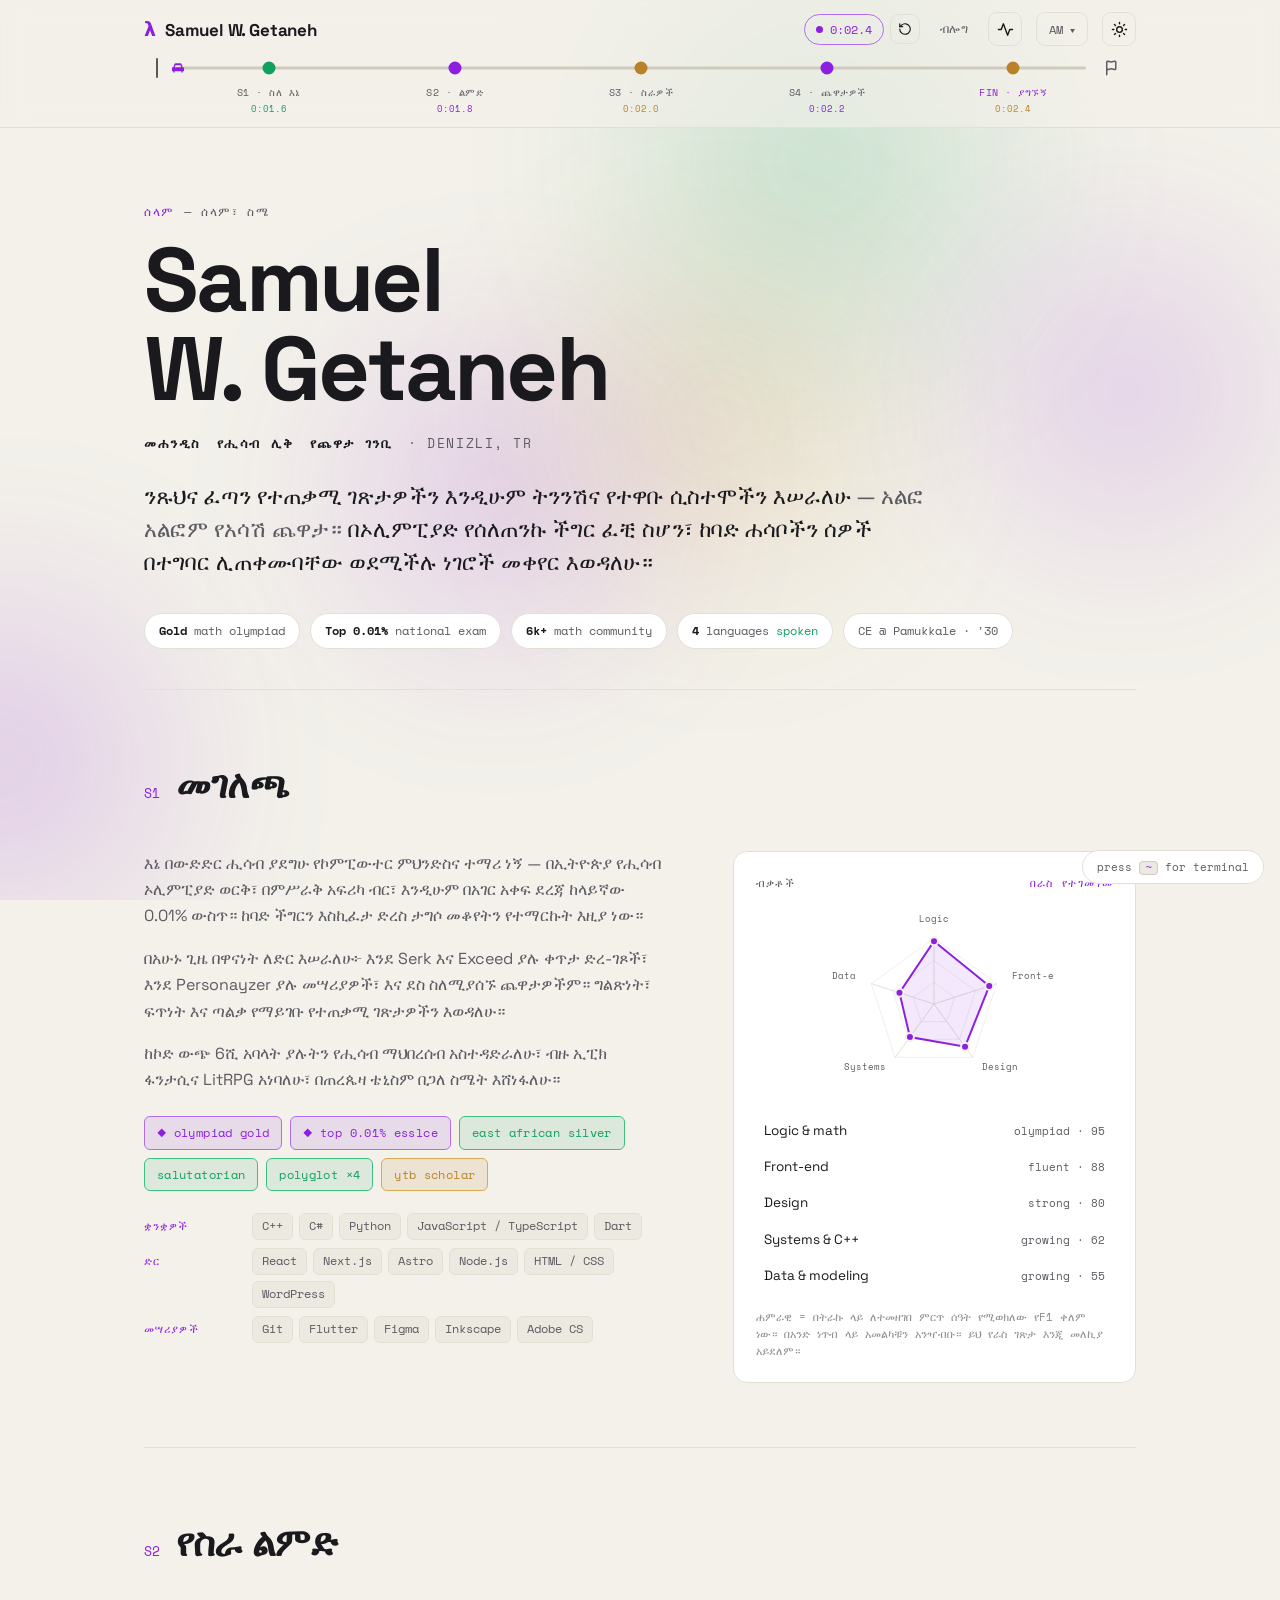
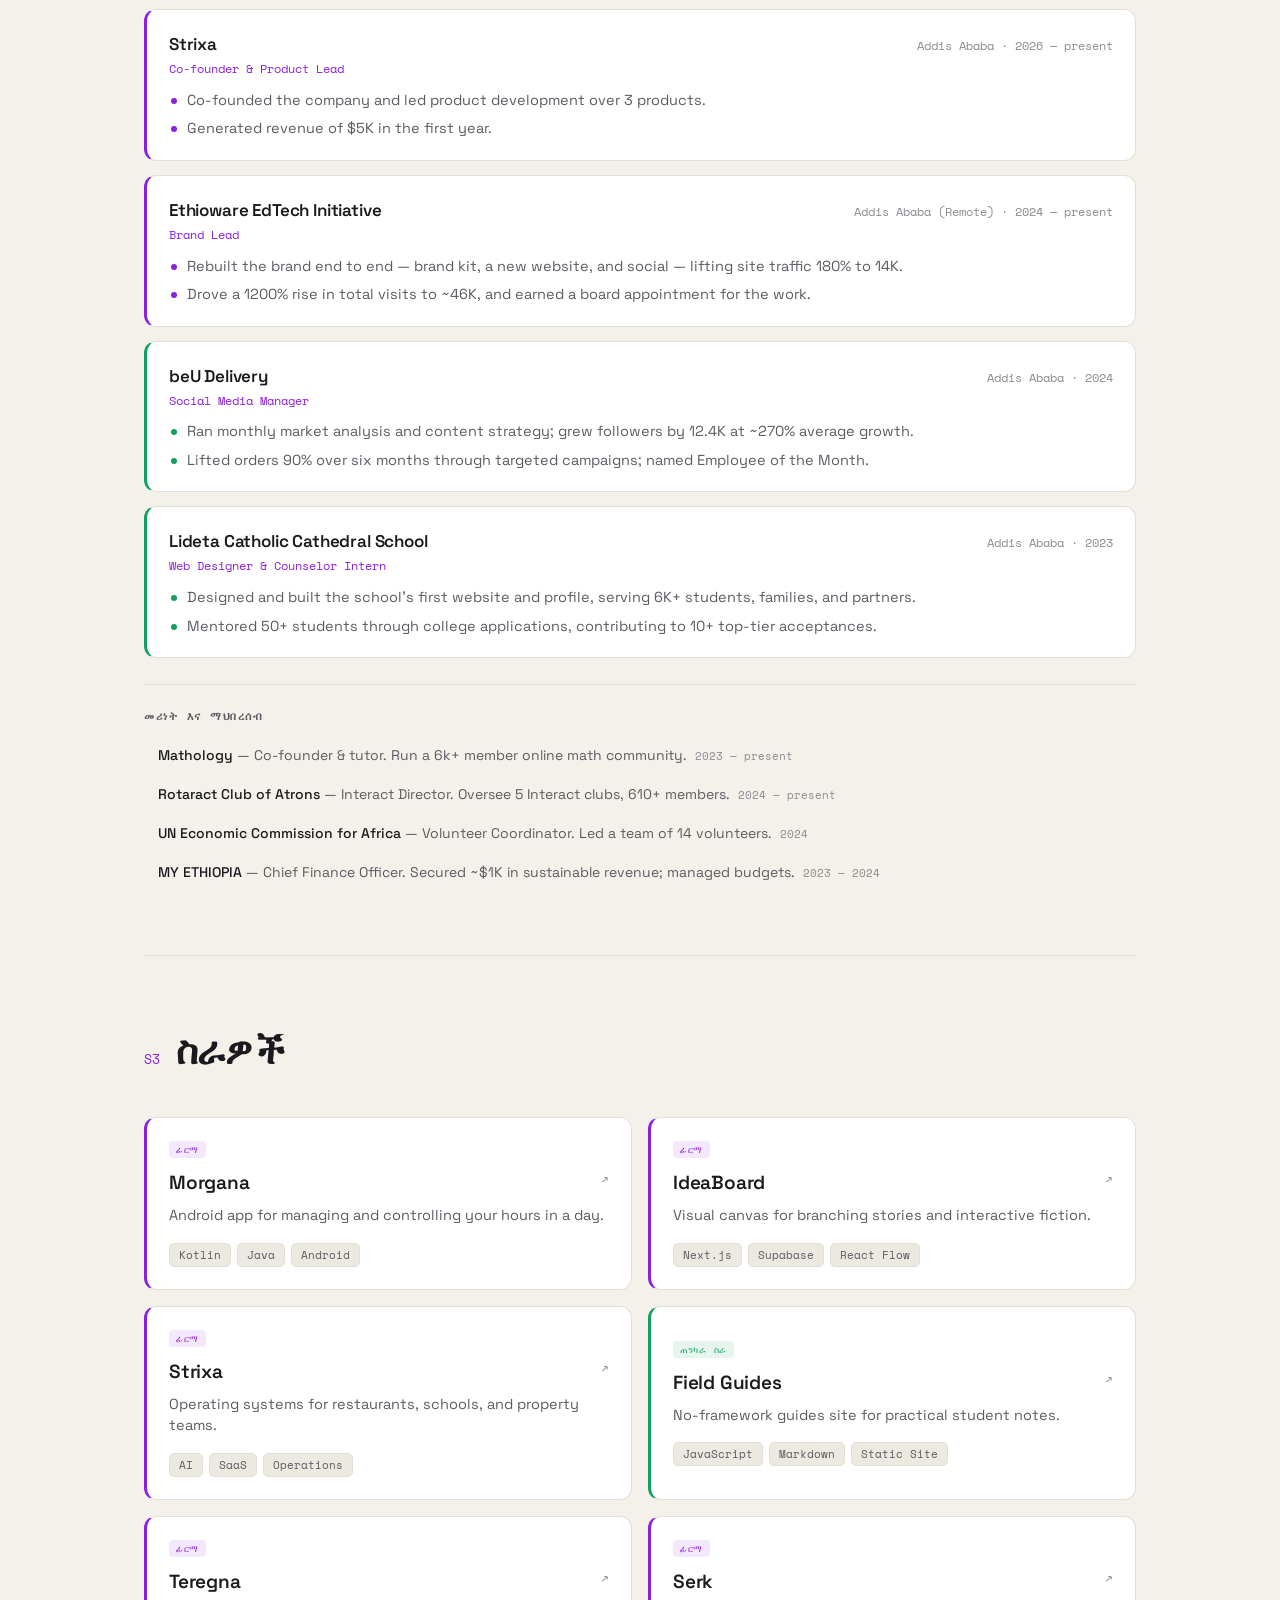
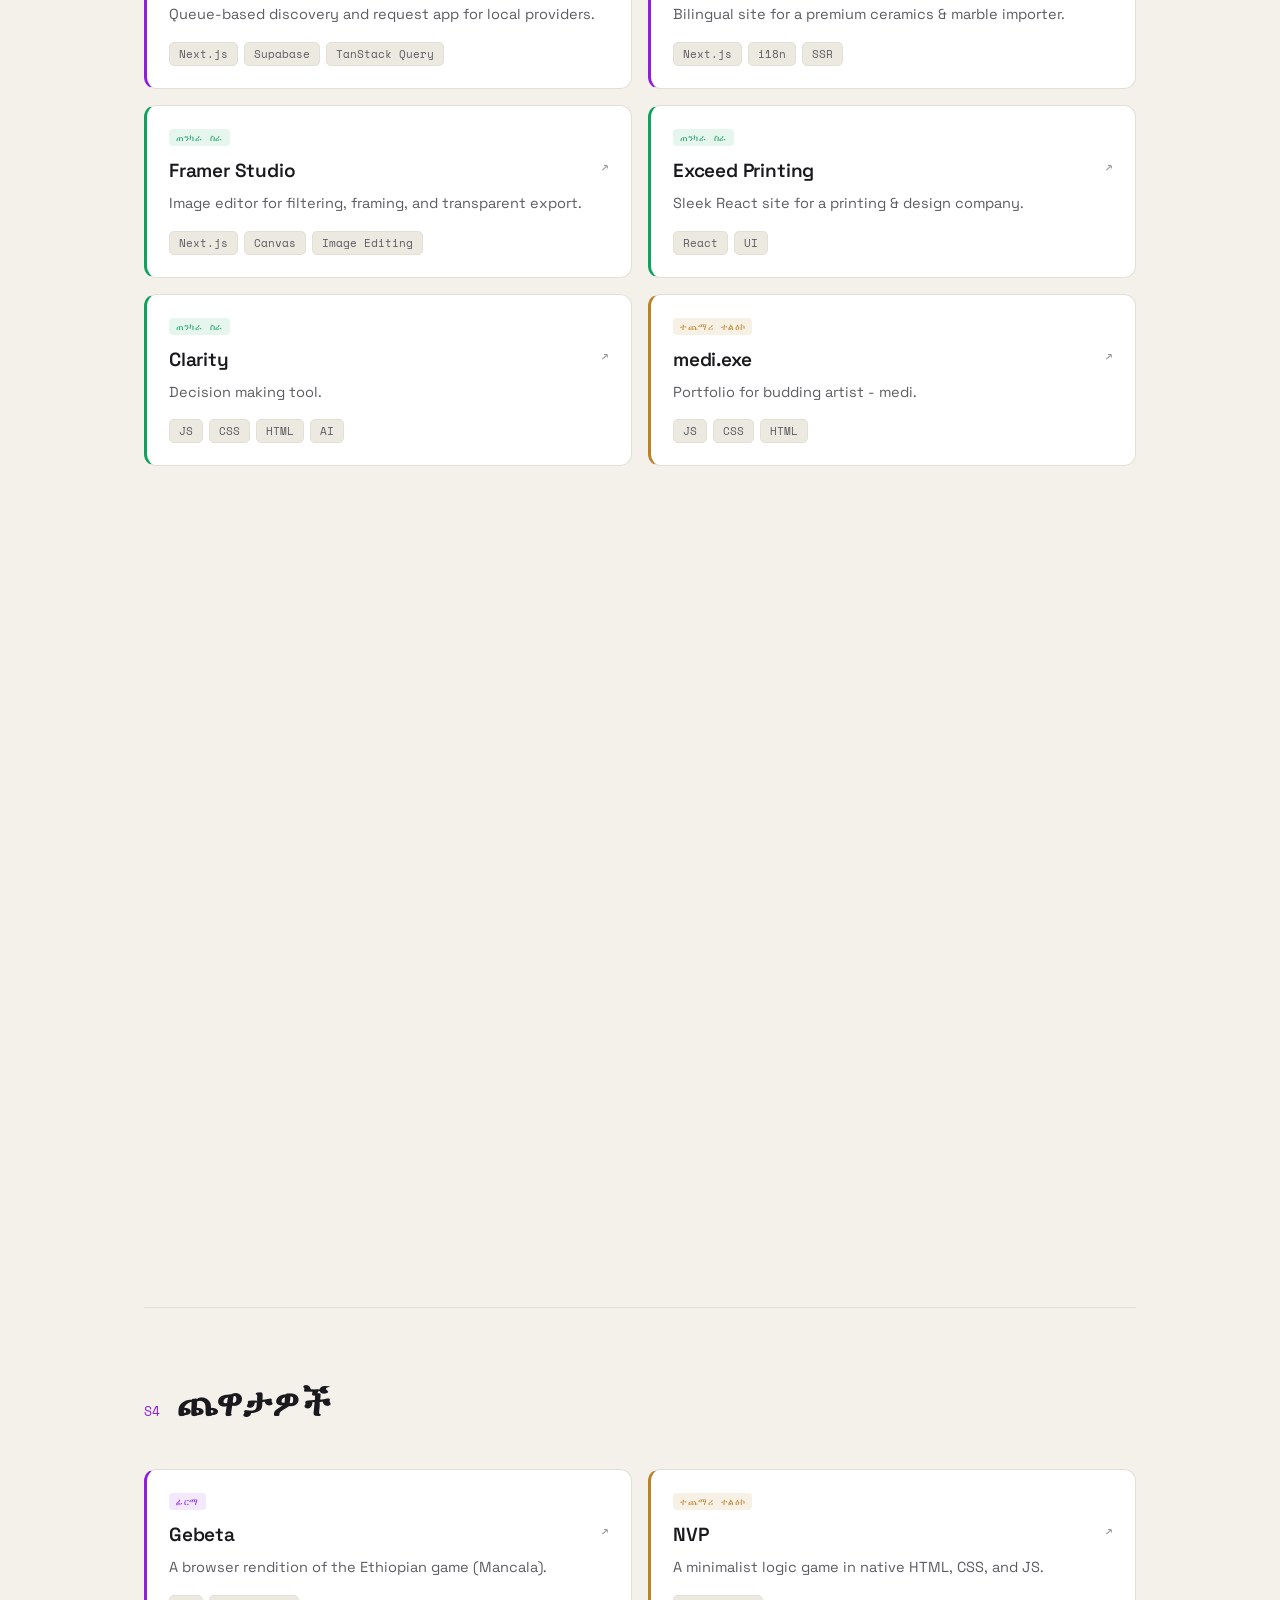
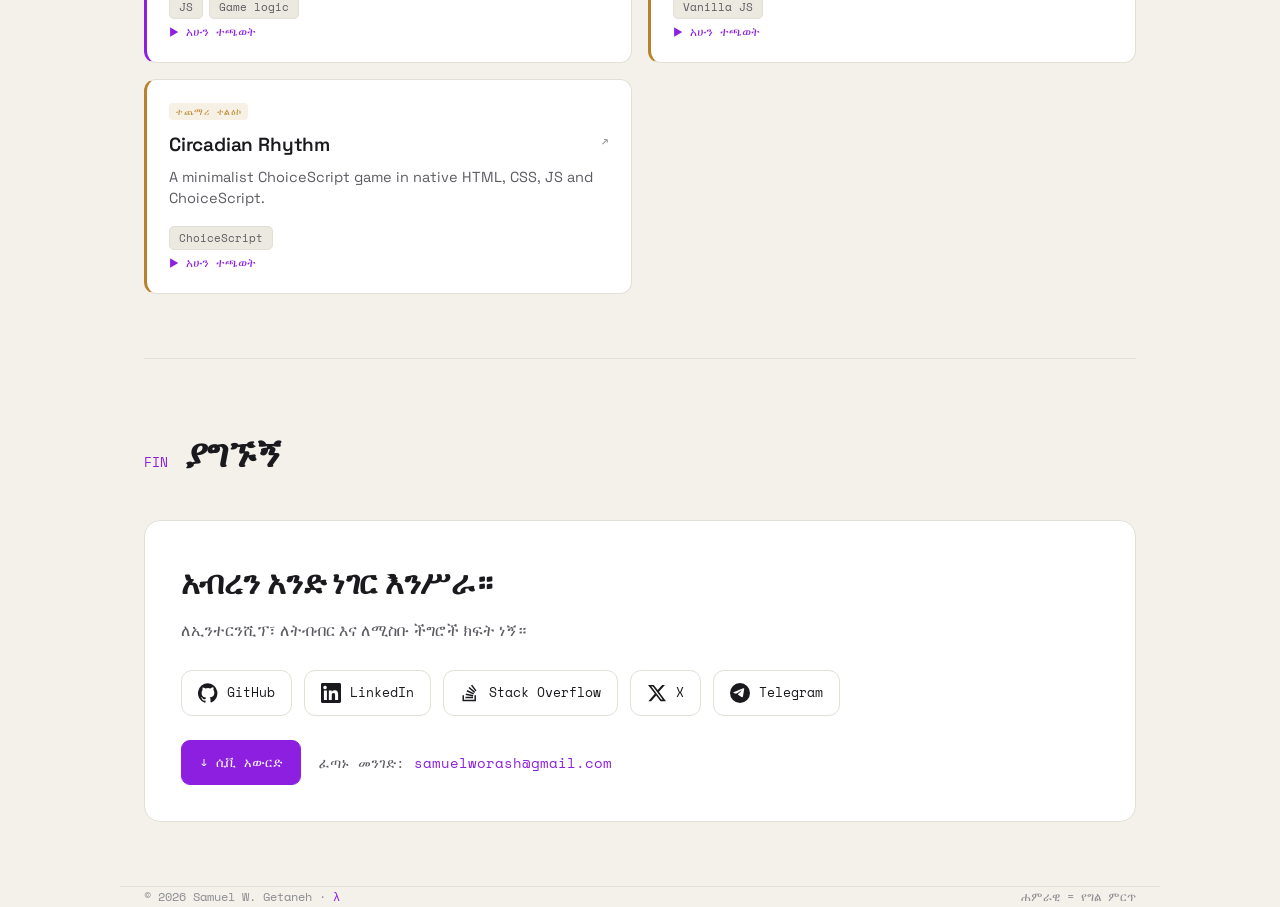
==== commit 0b23bbc8: "deploy: kmab5/f1-portfolio@8745a0156cf83a1a07a4898a8498ebcd800861d4" ====
--- a/am/index.html
+++ b/am/index.html
@@ -29,4 +29,4 @@
     wire('langDropdown', 'langToggle');
     wire('navMenu', 'navMenuBtn');
   })();
-</script> <main class="wrap"> <section id="start" class="hero" style="border-top:0"> <div class="greet rv"><span class="eyebrow"><span class="am">ሰላም</span> — ሰላም፣ ስሜ</span></div> <h1 class="name rv">Samuel<br>W. Getaneh</h1> <div class="role rv"> <span><b>መሐንዲስ</b></span><span><b>የሒሳብ ሊቅ</b></span><span><b>የጨዋታ ገንቢ</b></span> <span>· Denizli, TR</span> </div> <p class="lede rv">ንጹህና ፈጣን የተጠቃሚ ገጽታዎችን እንዲሁም ትንንሽና የተዋቡ ሲስተሞችን እሠራለሁ<span class="q"> — አልፎ አልፎም የአሳሽ ጨዋታ።</span> በኦሊምፒያድ የሰለጠንኩ ችግር ፈቺ ስሆን፣ ከባድ ሐሳቦችን ሰዎች በተግባር ሊጠቀሙባቸው ወደሚችሉ ነገሮች መቀየር እወዳለሁ።</p> <div class="timing rv"> <span class="chip"> <b>Gold</b> math olympiad  </span><span class="chip"> <b>Top 0.01%</b> national exam  </span><span class="chip"> <b>6k+</b> math community  </span><span class="chip"> <b>4</b> languages <span class="u">spoken</span> </span><span class="chip mono"> CE @ Pamukkale · &#39;30 </span> </div> </section><section id="about"> <div class="s-head rv"><span class="idx">S1</span><h2>መገለጫ</h2></div> <div class="about-grid"> <div class="bio rv"> <p>እኔ በውድድር ሒሳብ ያደግሁ የኮምፒውተር ምህንድስና ተማሪ ነኝ — በኢትዮጵያ የሒሳብ ኦሊምፒያድ ወርቅ፣ በምሥራቅ አፍሪካ ብር፣ እንዲሁም በአገር አቀፍ ደረጃ ከላይኛው 0.01% ውስጥ። ከባድ ችግርን እስኪፈታ ድረስ ታግሶ መቆየትን የተማርኩት እዚያ ነው።</p> <p>በአሁኑ ጊዜ በዋናነት ለድር እሠራለሁ፦ እንደ Serk እና Exceed ያሉ ቀጥታ ድረ-ገጾች፣ እንደ Personayzer ያሉ መሣሪያዎች፣ እና ደስ ስለሚያሰኙ ጨዋታዎችም። ግልጽነት፣ ፍጥነት እና ጣልቃ የማይገቡ የተጠቃሚ ገጽታዎችን እወዳለሁ።</p> <p>ከኮድ ውጭ 6ሺ አባላት ያሉትን የሒሳብ ማህበረሰብ አስተዳድራለሁ፣ ብዙ ኢፒክ ፋንታሲና LitRPG አነባለሁ፣ በጠረጴዛ ቴኒስም በጋለ ስሜት እሸነፋለሁ።</p> <div class="titles"> <span class="pill best">◆ olympiad gold</span><span class="pill best">◆ top 0.01% esslce</span><span class="pill good">east african silver</span><span class="pill good">salutatorian</span><span class="pill good">polyglot ×4</span><span class="pill side">ytb scholar</span> </div> <dl class="toolkit"> <div class="toolkit-row"> <dt>ቋንቋዎች</dt> <dd><span class="skill">C++</span><span class="skill">C#</span><span class="skill">Python</span><span class="skill">JavaScript / TypeScript</span><span class="skill">Dart</span></dd> </div><div class="toolkit-row"> <dt>ድር</dt> <dd><span class="skill">React</span><span class="skill">Next.js</span><span class="skill">Astro</span><span class="skill">Node.js</span><span class="skill">HTML / CSS</span><span class="skill">WordPress</span></dd> </div><div class="toolkit-row"> <dt>መሣሪያዎች</dt> <dd><span class="skill">Git</span><span class="skill">Flutter</span><span class="skill">Figma</span><span class="skill">Inkscape</span><span class="skill">Adobe CS</span></dd> </div> </dl> </div> <aside class="panel rv" aria-label="ብቃቶች"> <div class="panel-h"><span>ብቃቶች</span><span class="pb">በራስ የተገመገመ</span></div> <div class="radar-wrap"> <svg id="radar" viewBox="0 0 240 200" width="240" height="200" role="img" aria-label="Attribute radar chart"> <polygon class="radar-grid" points="120,78.22 140.71401092490845,93.26960986251365 132.80196279493006,117.62039013748635 107.19803720506994,117.62039013748635 99.28598907509155,93.26960986251365"></polygon><polygon class="radar-grid" points="120,56.44 161.4280218498169,86.5392197250273 145.60392558986013,135.2407802749727 94.39607441013987,135.2407802749727 78.5719781501831,86.5392197250273"></polygon><polygon class="radar-grid" points="120,34 182.76973007548014,79.60487837125348 158.79382665130322,153.39512162874652 81.20617334869678,153.39512162874652 57.23026992451986,79.60487837125348"></polygon> <line class="radar-axis" x1="120" y1="100" x2="120" y2="34"></line><line class="radar-axis" x1="120" y1="100" x2="182.76973007548014" y2="79.60487837125348"></line><line class="radar-axis" x1="120" y1="100" x2="158.79382665130322" y2="153.39512162874652"></line><line class="radar-axis" x1="120" y1="100" x2="81.20617334869678" y2="153.39512162874652"></line><line class="radar-axis" x1="120" y1="100" x2="57.23026992451986" y2="79.60487837125348"></line> <polygon class="radar-poly" id="rpoly" points="120,37.3 175.23736246642252,82.05229296670305 151.03506132104258,142.7160973029972 95.947827476192,133.10497540982286 85.47664845848593,88.78268310418942"></polygon> <circle class="radar-vtx" data-i="0" cx="120" cy="37.3" r="4"></circle><circle class="radar-vtx" data-i="1" cx="175.23736246642252" cy="82.05229296670305" r="4"></circle><circle class="radar-vtx" data-i="2" cx="151.03506132104258" cy="142.7160973029972" r="4"></circle><circle class="radar-vtx" data-i="3" cx="95.947827476192" cy="133.10497540982286" r="4"></circle><circle class="radar-vtx" data-i="4" cx="85.47664845848593" cy="88.78268310418942" r="4"></circle> <text class="radar-lbl" data-i="0" x="120" y="18" text-anchor="middle">Logic</text><text class="radar-lbl" data-i="1" x="197.9866343362026" y="74.66060646125432" text-anchor="start">Front-end</text><text class="radar-lbl" data-i="2" x="168.1983906879828" y="166.3393935387457" text-anchor="start">Design</text><text class="radar-lbl" data-i="3" x="71.8016093120172" y="166.3393935387457" text-anchor="end">Systems</text><text class="radar-lbl" data-i="4" x="42.0133656637974" y="74.66060646125432" text-anchor="end">Data</text> </svg> </div> <div class="attr-list" id="attr-list"> <div class="attr-item" data-i="0"><span>Logic &amp; math</span><span class="lv">olympiad · 95</span></div><div class="attr-item" data-i="1"><span>Front-end</span><span class="lv">fluent · 88</span></div><div class="attr-item" data-i="2"><span>Design</span><span class="lv">strong · 80</span></div><div class="attr-item" data-i="3"><span>Systems &amp; C++</span><span class="lv">growing · 62</span></div><div class="attr-item" data-i="4"><span>Data &amp; modeling</span><span class="lv">growing · 55</span></div> </div> <p class="note">ሐምራዊ = በትራኩ ላይ ለተመዘገበ ምርጥ ሰዓት የሚወክለው የF1 ቀለም ነው። በአንድ ነጥብ ላይ አመልካቹን አንዣብቡ። ይህ የራስ ገጽታ እንጂ መለኪያ አይደለም።</p> </aside> </div> </section><section id="experience"> <div class="s-head rv"><span class="idx">S2</span><h2>የስራ ልምድ</h2></div> <div class="xp-list"> <article class="xp-item rv best"> <div class="xp-head"> <div class="xp-title"><span class="xp-org">Strixa</span><span class="xp-role">Co-founder &amp; Product Lead</span></div> <div class="xp-meta">Addis Ababa · 2026 — present</div> </div> <ul class="xp-points"> <li>Co-founded the company and led product development over 3 products.</li><li>Generated revenue of $5K in the first year.</li> </ul> </article><article class="xp-item rv best"> <div class="xp-head"> <div class="xp-title"><span class="xp-org">Ethioware EdTech Initiative</span><span class="xp-role">Brand Lead</span></div> <div class="xp-meta">Addis Ababa (Remote) · 2024 — present</div> </div> <ul class="xp-points"> <li>Rebuilt the brand end to end — brand kit, a new website, and social — lifting site traffic 180% to 14K.</li><li>Drove a 1200% rise in total visits to ~46K, and earned a board appointment for the work.</li> </ul> </article><article class="xp-item rv good"> <div class="xp-head"> <div class="xp-title"><span class="xp-org">beU Delivery</span><span class="xp-role">Social Media Manager</span></div> <div class="xp-meta">Addis Ababa · 2024</div> </div> <ul class="xp-points"> <li>Ran monthly market analysis and content strategy; grew followers by 12.4K at ~270% average growth.</li><li>Lifted orders 90% over six months through targeted campaigns; named Employee of the Month.</li> </ul> </article><article class="xp-item rv good"> <div class="xp-head"> <div class="xp-title"><span class="xp-org">Lideta Catholic Cathedral School</span><span class="xp-role">Web Designer &amp; Counselor Intern</span></div> <div class="xp-meta">Addis Ababa · 2023</div> </div> <ul class="xp-points"> <li>Designed and built the school’s first website and profile, serving 6K+ students, families, and partners.</li><li>Mentored 50+ students through college applications, contributing to 10+ top-tier acceptances.</li> </ul> </article> </div> <div class="lead-block rv"> <h3 class="lead-h">መሪነት እና ማህበረሰብ</h3> <ul class="lead-list"> <li class="lead-item"> <span class="lead-org">Mathology</span> — Co-founder &amp; tutor. Run a 6k+ member online math community. <span class="lead-period">2023 — present</span> </li><li class="lead-item"> <span class="lead-org">Rotaract Club of Atrons</span> — Interact Director. Oversee 5 Interact clubs, 610+ members. <span class="lead-period">2024 — present</span> </li><li class="lead-item"> <span class="lead-org">UN Economic Commission for Africa</span> — Volunteer Coordinator. Led a team of 14 volunteers. <span class="lead-period">2024</span> </li><li class="lead-item"> <span class="lead-org">MY ETHIOPIA</span> — Chief Finance Officer. Secured ~$1K in sustainable revenue; managed budgets. <span class="lead-period">2023 — 2024</span> </li> </ul> </div> </section><section id="work"> <div class="s-head rv"><span class="idx">S3</span><h2>ስራዎች</h2></div> <div class="grid"> <button class="card best rv" data-name="Teregna" data-tier="best" data-tierlabel="ፊርማ" data-role="Full build" data-year="2026" data-long="Receiver app and provider portal for finding businesses, sending requests, and tracking queue position in real time, with a separate backend contract and docs repo." data-tags="Next.js,Supabase,TanStack Query" data-live="https://teregna-web.vercel.app" data-repo="https://github.com/kmab5/teregna-web" data-playable> <span class="tier-tag best">ፊርማ</span> <div class="ctop"><h3>Teregna</h3><span class="arrow">↗</span></div> <p>Queue-based discovery and request app for local providers.</p> <div class="stack"><span class="tag">Next.js</span><span class="tag">Supabase</span><span class="tag">TanStack Query</span></div>  </button><button class="card best rv" data-name="IdeaBoard" data-tier="best" data-tierlabel="ፊርማ" data-role="Full build" data-year="2026" data-long="Infinite canvas for story notes, choices, variables, sketches, and connections so branching narratives stay visible instead of trapped in your head." data-tags="Next.js,Supabase,React Flow" data-live="https://ideaboard-cs.vercel.app" data-repo="https://github.com/kmab5/ideaboard" data-playable> <span class="tier-tag best">ፊርማ</span> <div class="ctop"><h3>IdeaBoard</h3><span class="arrow">↗</span></div> <p>Visual canvas for branching stories and interactive fiction.</p> <div class="stack"><span class="tag">Next.js</span><span class="tag">Supabase</span><span class="tag">React Flow</span></div>  </button><button class="card best rv" data-name="Strixa" data-tier="best" data-tierlabel="ፊርማ" data-role="Design + build" data-year="2026" data-long="Domain-specific operating systems for businesses that never fully close, with one record per domain and an AI layer that answers only from their own data." data-tags="AI,SaaS,Operations" data-live="https://strixa.org" data-repo data-playable> <span class="tier-tag best">ፊርማ</span> <div class="ctop"><h3>Strixa</h3><span class="arrow">↗</span></div> <p>Operating systems for restaurants, schools, and property teams.</p> <div class="stack"><span class="tag">AI</span><span class="tag">SaaS</span><span class="tag">Operations</span></div>  </button><button class="card best rv" data-name="Serk" data-tier="best" data-tierlabel="ፊርማ" data-role="Design + build" data-year="2026" data-long="A production Next.js site with English/Amharic localization, server-side rendering, and a catalog-request flow. Built end to end — brand, UI, and front-end." data-tags="Next.js,i18n,SSR" data-live="https://serk.com.et" data-repo data-playable> <span class="tier-tag best">ፊርማ</span> <div class="ctop"><h3>Serk</h3><span class="arrow">↗</span></div> <p>Bilingual site for a premium ceramics &amp; marble importer.</p> <div class="stack"><span class="tag">Next.js</span><span class="tag">i18n</span><span class="tag">SSR</span></div>  </button><button class="card good rv" data-name="Field Guides" data-tier="good" data-tierlabel="ጠንካራ ስራ" data-role="Full build" data-year="2026" data-long="Static client-rendered guide site for publishing informal and formal Markdown guides, including the yatay geçiş field guide and ChoiceScript reference." data-tags="JavaScript,Markdown,Static Site" data-live="https://kmab5.github.io/field-guides" data-repo="https://github.com/kmab5/field-guides" data-playable> <span class="tier-tag good">ጠንካራ ስራ</span> <div class="ctop"><h3>Field Guides</h3><span class="arrow">↗</span></div> <p>No-framework guides site for practical student notes.</p> <div class="stack"><span class="tag">JavaScript</span><span class="tag">Markdown</span><span class="tag">Static Site</span></div>  </button><button class="card good rv" data-name="Framer Studio" data-tier="good" data-tierlabel="ጠንካራ ስራ" data-role="Full build" data-year="2025" data-long="Upload an image, adjust filters and framing, then export a transparent PNG that matches the live preview exactly." data-tags="Next.js,Canvas,Image Editing" data-live="https://framer-studio.vercel.app" data-repo="https://github.com/kmab5/framer-studio" data-playable> <span class="tier-tag good">ጠንካራ ስራ</span> <div class="ctop"><h3>Framer Studio</h3><span class="arrow">↗</span></div> <p>Image editor for filtering, framing, and transparent export.</p> <div class="stack"><span class="tag">Next.js</span><span class="tag">Canvas</span><span class="tag">Image Editing</span></div>  </button><button class="card good rv" data-name="Beyond Marketing" data-tier="good" data-tierlabel="ጠንካራ ስራ" data-role="Design + build" data-year="2024" data-long="Brand-forward marketing site with strong visual identity and clear service storytelling." data-tags="Web,Brand" data-live="https://kmab5.github.io/beyond/" data-repo data-playable> <span class="tier-tag good">ጠንካራ ስራ</span> <div class="ctop"><h3>Beyond Marketing</h3><span class="arrow">↗</span></div> <p>Company site for a creative digital-marketing studio.</p> <div class="stack"><span class="tag">Web</span><span class="tag">Brand</span></div>  </button><button class="card good rv" data-name="Exceed Printing" data-tier="good" data-tierlabel="ጠንካራ ስራ" data-role="Front-end" data-year="2025" data-long="A modern, responsive marketing site with a clean component system and smooth interactions." data-tags="React,UI" data-live="https://exceed-chi.vercel.app/" data-repo data-playable> <span class="tier-tag good">ጠንካራ ስራ</span> <div class="ctop"><h3>Exceed Printing</h3><span class="arrow">↗</span></div> <p>Sleek React site for a printing &amp; design company.</p> <div class="stack"><span class="tag">React</span><span class="tag">UI</span></div>  </button><button class="card side rv" data-name="Ask Gemini" data-tier="side" data-tierlabel="ተጨማሪ ተልዕኮ" data-role="Full build" data-year="2026" data-long="A privacy-conscious Chrome extension that shows a floating button over selected text, lets you choose a Gemini model, and returns short direct answers." data-tags="Chrome Extension,Gemini,JavaScript" data-live="https://kmab5.github.io/ask-gemini" data-repo="https://github.com/kmab5/ask-gemini" data-playable> <span class="tier-tag side">ተጨማሪ ተልዕኮ</span> <div class="ctop"><h3>Ask Gemini</h3><span class="arrow">↗</span></div> <p>Chrome extension for instant AI explanations from highlighted text.</p> <div class="stack"><span class="tag">Chrome Extension</span><span class="tag">Gemini</span><span class="tag">JavaScript</span></div>  </button><button class="card good rv" data-name="Clarity" data-tier="good" data-tierlabel="ጠንካራ ስራ" data-role="Full build" data-year="2025" data-long="Ask a simple question that has been troubling you and using AI generated penetrating questions, helps you reach decision in one minute." data-tags="JS,CSS,HTML,AI" data-live="https://clarity-psi-three.vercel.app/" data-repo data-playable> <span class="tier-tag good">ጠንካራ ስራ</span> <div class="ctop"><h3>Clarity</h3><span class="arrow">↗</span></div> <p>Decision making tool.</p> <div class="stack"><span class="tag">JS</span><span class="tag">CSS</span><span class="tag">HTML</span><span class="tag">AI</span></div>  </button><button class="card side rv" data-name="Ethio Meat Market" data-tier="side" data-tierlabel="ተጨማሪ ተልዕኮ" data-role="Front-end" data-year="2025" data-long="A React dashboard prototype for suppliers, exporters, abattoirs, airlines, and regulators, with multilingual UI, sample analytics, and role-based screens." data-tags="React,Routing,i18n" data-live="https://kmab5.github.io/ethio-meat-market" data-repo="https://github.com/kmab5/ethio-meat-market" data-playable> <span class="tier-tag side">ተጨማሪ ተልዕኮ</span> <div class="ctop"><h3>Ethio Meat Market</h3><span class="arrow">↗</span></div> <p>Demo dashboard for Ethiopia&#39;s livestock export workflow.</p> <div class="stack"><span class="tag">React</span><span class="tag">Routing</span><span class="tag">i18n</span></div>  </button><button class="card side rv" data-name="medi.exe" data-tier="side" data-tierlabel="ተጨማሪ ተልዕኮ" data-role="Full build" data-year="2025" data-long="Designed and implemented artist portfolio website for a budding artist. Check her out!" data-tags="JS,CSS,HTML" data-live="https://medi-exe.vercel.app/" data-repo data-playable> <span class="tier-tag side">ተጨማሪ ተልዕኮ</span> <div class="ctop"><h3>medi.exe</h3><span class="arrow">↗</span></div> <p>Portfolio for budding artist - medi.</p> <div class="stack"><span class="tag">JS</span><span class="tag">CSS</span><span class="tag">HTML</span></div>  </button><button class="card side rv" data-name="ChoiceScript Scene Extractor" data-tier="side" data-tierlabel="ተጨማሪ ተልዕኮ" data-role="Full build" data-year="2024" data-long="Uploads and extracts all the scene files inside a compiled index.html file of a compiled ChoiceScript game, downloads all of them in zip format." data-tags="JS,CSS,HTML" data-live="https://kmab5.github.io/choicescript-scene-extractor/" data-repo data-playable> <span class="tier-tag side">ተጨማሪ ተልዕኮ</span> <div class="ctop"><h3>ChoiceScript Scene Extractor</h3><span class="arrow">↗</span></div> <p>Extraction tool for complied ChoiceScript games.</p> <div class="stack"><span class="tag">JS</span><span class="tag">CSS</span><span class="tag">HTML</span></div>  </button><button class="card good rv" data-name="Personayzer" data-tier="good" data-tierlabel="ጠንካራ ስራ" data-role="Full build" data-year="2024" data-long="Generates creative personas with matching avatars for identity building. A small, fun tool exploring generative UX." data-tags="React,AI,API" data-live="https://peronayzer.onrender.com/" data-repo data-playable> <span class="tier-tag good">ጠንካራ ስራ</span> <div class="ctop"><h3>Personayzer</h3><span class="arrow">↗</span></div> <p>AI persona generator with DiceBear avatars.</p> <div class="stack"><span class="tag">React</span><span class="tag">AI</span><span class="tag">API</span></div>  </button><button class="card side rv" data-name="Booknotes" data-tier="side" data-tierlabel="ተጨማሪ ተልዕኮ" data-role="Full build" data-year="2024" data-long="A personal library and reading-notes tracker that pulls book covers and metadata from the Open Library API." data-tags="JS,REST API" data-live data-repo="https://github.com/kmab5/booknotes.ang" data-playable> <span class="tier-tag side">ተጨማሪ ተልዕኮ</span> <div class="ctop"><h3>Booknotes</h3><span class="arrow">↗</span></div> <p>Reading tracker with covers via the Open Library API.</p> <div class="stack"><span class="tag">JS</span><span class="tag">REST API</span></div>  </button><button class="card side rv" data-name="Blogger" data-tier="side" data-tierlabel="ተጨማሪ ተልዕኮ" data-role="Full build" data-year="2024" data-long="A minimal blogging platform built with Node.js and EJS templating for fast content publishing." data-tags="Node.js,EJS" data-live data-repo="https://github.com/kmab5/blogger.ang" data-playable> <span class="tier-tag side">ተጨማሪ ተልዕኮ</span> <div class="ctop"><h3>Blogger</h3><span class="arrow">↗</span></div> <p>Lightweight blogging platform for quick publishing.</p> <div class="stack"><span class="tag">Node.js</span><span class="tag">EJS</span></div>  </button><button class="card best rv" data-name="Morgana" data-tier="best" data-tierlabel="ፊርማ" data-role="Full build" data-year="2026" data-long="An Android native productivity application used for tracking how you spend your hours in the day." data-tags="Kotlin,Java,Android" data-live data-repo="https://github.com/kmab5/morgana" data-playable> <span class="tier-tag best">ፊርማ</span> <div class="ctop"><h3>Morgana</h3><span class="arrow">↗</span></div> <p>Android app for managing and controlling your hours in a day.</p> <div class="stack"><span class="tag">Kotlin</span><span class="tag">Java</span><span class="tag">Android</span></div>  </button> </div> </section><section id="games"> <div class="s-head rv"><span class="idx">S4</span><h2>ጨዋታዎች</h2></div> <div class="grid"> <button class="card best rv" data-name="Gebeta" data-tier="best" data-tierlabel="ፊርማ" data-role="Full build" data-year="2024" data-long="A faithful, playable version of the traditional Ethiopian board game — rules engine, turn logic, and a clean interactive board, all in the browser." data-tags="JS,Game logic" data-live="https://gebeta-kmab.vercel.app/" data-repo data-playable="1"> <span class="tier-tag best">ፊርማ</span> <div class="ctop"><h3>Gebeta</h3><span class="arrow">↗</span></div> <p>A browser rendition of the Ethiopian game (Mancala).</p> <div class="stack"><span class="tag">JS</span><span class="tag">Game logic</span></div> <span class="play">▶ አሁን ተጫወት</span> </button><button class="card side rv" data-name="NVP" data-tier="side" data-tierlabel="ተጨማሪ ተልዕኮ" data-role="Full build" data-year="2023" data-long="A small, snappy logic puzzle built with zero dependencies — a study in doing more with vanilla web tech." data-tags="Vanilla JS" data-live="https://nvp-kmab.vercel.app/" data-repo="https://github.com/kmab5/nvp" data-playable="1"> <span class="tier-tag side">ተጨማሪ ተልዕኮ</span> <div class="ctop"><h3>NVP</h3><span class="arrow">↗</span></div> <p>A minimalist logic game in native HTML, CSS, and JS.</p> <div class="stack"><span class="tag">Vanilla JS</span></div> <span class="play">▶ አሁን ተጫወት</span> </button><button class="card side rv" data-name="Circadian Rhythm" data-tier="side" data-tierlabel="ተጨማሪ ተልዕኮ" data-role="Full build" data-year="2024" data-long="A small, short interactive fiction about our bodies circadian rhythm written in ChoiceScript." data-tags="ChoiceScript" data-live="https://kmab5.github.io/circadia-cs/" data-repo data-playable="1"> <span class="tier-tag side">ተጨማሪ ተልዕኮ</span> <div class="ctop"><h3>Circadian Rhythm</h3><span class="arrow">↗</span></div> <p>A minimalist ChoiceScript game in native HTML, CSS, JS and ChoiceScript.</p> <div class="stack"><span class="tag">ChoiceScript</span></div> <span class="play">▶ አሁን ተጫወት</span> </button> </div> </section><section id="contact"> <div class="s-head rv"><span class="idx">FIN</span><h2>ያግኙኝ</h2></div> <div class="box rv"> <div class="lead">አብረን አንድ ነገር እንሥራ።</div> <p class="sub">ለኢንተርንሺፕ፣ ለትብብር እና ለሚስቡ ችግሮች ክፍት ነኝ።</p> <div class="socials"> <a class="soc" href="https://github.com/kmab5" target="_blank" rel="noopener" aria-label="GitHub"> <svg viewBox="0 0 24 24"><path d="M12 .3a12 12 0 0 0-3.8 23.4c.6.1.8-.3.8-.6v-2c-3.3.7-4-1.6-4-1.6-.6-1.4-1.3-1.8-1.3-1.8-1.1-.7 0-.7 0-.7 1.2 0 1.8 1.2 1.8 1.2 1.1 1.8 2.8 1.3 3.5 1 .1-.8.4-1.3.8-1.6-2.7-.3-5.5-1.3-5.5-5.9 0-1.3.5-2.4 1.2-3.2 0-.3-.5-1.5.2-3.2 0 0 1-.3 3.3 1.2a11.5 11.5 0 0 1 6 0C17.3 4.7 18.3 5 18.3 5c.7 1.7.2 2.9.1 3.2.8.8 1.2 1.9 1.2 3.2 0 4.6-2.8 5.6-5.5 5.9.5.3.9 1 .9 2.2v3.3c0 .3.2.7.8.6A12 12 0 0 0 12 .3"/></svg> <span class="soc-name">GitHub</span> </a><a class="soc" href="https://linkedin.com/in/samuel-worash-getaneh" target="_blank" rel="noopener" aria-label="LinkedIn"> <svg viewBox="0 0 24 24"><path d="M20.4 20.5h-3.5v-5.6c0-1.3 0-3-1.9-3s-2.1 1.4-2.1 2.9v5.7H9.4V9h3.4v1.6h.05c.5-.9 1.6-1.9 3.4-1.9 3.6 0 4.3 2.4 4.3 5.5v6.3zM5.3 7.4a2.1 2.1 0 1 1 0-4.1 2.1 2.1 0 0 1 0 4.1zM7.1 20.5H3.5V9h3.6v11.5zM22.2 0H1.8C.8 0 0 .8 0 1.7v20.5C0 23.2.8 24 1.8 24h20.4c1 0 1.8-.8 1.8-1.7V1.7C24 .8 23.2 0 22.2 0z"/></svg> <span class="soc-name">LinkedIn</span> </a><a class="soc" href="https://stackoverflow.com/users/23514684/kmab" target="_blank" rel="noopener" aria-label="Stack Overflow"> <svg viewBox="0 0 24 24"><path d="M17.36 20.2v-5.38h1.79V22H3v-7.18h1.79v5.38zM6.77 14.32l.37-1.75 8.79 1.85-.37 1.75zm1.16-4.2l.76-1.61 8.14 3.79-.76 1.62zm2.26-3.99l1.15-1.38 6.9 5.76-1.15 1.37zM14.64 2l5.18 6.98-1.44 1.06L13.2 3.06zM6.59 18.41v-1.79h8.98v1.79z"/></svg> <span class="soc-name">Stack Overflow</span> </a><a class="soc" href="https://twitter.com/kmab_5" target="_blank" rel="noopener" aria-label="X"> <svg viewBox="0 0 24 24"><path d="M18.2 2.25h3.3l-7.2 8.26 8.5 11.24H16.2l-5.2-6.82L4.99 21.75H1.68l7.73-8.84L1.25 2.25H8.1l4.7 6.23zM17 19.77h1.83L7.08 4.13H5.12z"/></svg> <span class="soc-name">X</span> </a><a class="soc" href="https://t.me/kmab_5" target="_blank" rel="noopener" aria-label="Telegram"> <svg viewBox="0 0 24 24"><path d="M12 0A12 12 0 1 0 12 24 12 12 0 0 0 12 0zm5 7.2c-.2 1.9-1 6.5-1.4 8.6-.2.9-.5 1.2-.8 1.2-.7.1-1.2-.4-1.9-.9l-2.7-1.8c-1.2-.8-.4-1.2.3-1.9.2-.2 3.2-3 3.3-3.2 0-.1 0-.2-.1-.2-.1-.1-.2 0-.2 0l-5 3.3c-.5.3-.9.5-1.3.5-.4 0-1.3-.2-1.9-.5-.7-.2-1.3-.4-1.3-.8 0-.2.3-.4.9-.7 3.5-1.5 5.8-2.5 7-3 3.3-1.4 4-1.6 4.5-1.6.1 0 .3 0 .5.1.1.1.1.2.2.5z"/></svg> <span class="soc-name">Telegram</span> </a> </div> <div class="cta-row"> <a class="btn primary" href="/samuel-getaneh-cv.pdf" target="_blank" rel="noopener">↓ ሲቪ አውርድ</a> <span class="em">ፈጣኑ መንገድ: <a href="mailto:samuelworash@gmail.com">samuelworash@gmail.com</a></span> </div> </div> </section> </main> <footer class="wrap"> <span>© 2026 Samuel W. Getaneh · <span class="lam" id="footLam" style="cursor:pointer" title="click me">λ</span></span> <span>ሐምራዊ = የግል ምርጥ</span> </footer> <div class="modal" id="modal" role="dialog" aria-modal="true" aria-labelledby="m-title"> <div class="mcard" id="mcard"> <div class="mtop"><h3 id="m-title"></h3><button class="mclose" id="mClose" aria-label="Close">✕</button></div> <div class="mmeta" id="m-meta"></div> <p class="long" id="m-long"></p> <div class="stack" id="m-stack"></div> <div class="mactions" id="m-actions"></div> </div> </div> <button class="term-hint" id="termHint" aria-label="Open terminal">press <kbd>~</kbd> for terminal</button> <div class="term-overlay" id="termOverlay" role="dialog" aria-label="Terminal" aria-modal="true"> <div class="term"> <div class="term-bar"> <span class="dot" style="background:#ff5f56"></span><span class="dot" style="background:#ffbd2e"></span><span class="dot" style="background:#27c93f"></span> <span style="margin-left:8px">samuel@portfolio — type <b style="color:var(--best)">help</b> · esc to close</span> </div> <div class="term-body" id="termBody"></div> <div class="term-in"><span class="p">$</span><input id="termInput" autocomplete="off" spellcheck="false" aria-label="Terminal input"></div> </div> </div> <script type="application/json" id="site-data">{"locale":"am","facts":["I once solved a competition geometry problem three different ways just to be sure.","Amharic is my first language; I also get by in Turkish and Arabic.","I run a 6,000-member online math community.","Gebeta is one of the oldest known board games — I rebuilt it for the browser.","I read far more LitRPG than is strictly reasonable.","The λ is here because a clean abstraction is the most satisfying thing in code."],"commands":{"coffee":"brewing… this whole portfolio runs on it.","ethiopia":"ሰላም — proudly from Addis Ababa.","motto":"make hard things usable."},"email":"samuelworash@gmail.com","ui":{"play":"አሁን ተጫወት","visit":"ቀጥታ ጎብኝ","source":"ኮድ ተመልከት"},"work":[{"name":"Ask Gemini","live":"https://kmab5.github.io/ask-gemini","repo":"https://github.com/kmab5/ask-gemini"},{"name":"Beyond Marketing","live":"https://kmab5.github.io/beyond/","repo":""},{"name":"Blogger","live":"","repo":"https://github.com/kmab5/blogger.ang"},{"name":"Booknotes","live":"","repo":"https://github.com/kmab5/booknotes.ang"},{"name":"Clarity","live":"https://clarity-psi-three.vercel.app/","repo":""},{"name":"ChoiceScript Scene Extractor","live":"https://kmab5.github.io/choicescript-scene-extractor/","repo":""},{"name":"Ethio Meat Market","live":"https://kmab5.github.io/ethio-meat-market","repo":"https://github.com/kmab5/ethio-meat-market"},{"name":"Exceed Printing","live":"https://exceed-chi.vercel.app/","repo":""},{"name":"Field Guides","live":"https://kmab5.github.io/field-guides","repo":"https://github.com/kmab5/field-guides"},{"name":"Framer Studio","live":"https://framer-studio.vercel.app","repo":"https://github.com/kmab5/framer-studio"},{"name":"IdeaBoard","live":"https://ideaboard-cs.vercel.app","repo":"https://github.com/kmab5/ideaboard"},{"name":"medi.exe","live":"https://medi-exe.vercel.app/","repo":""},{"name":"Morgana","live":"","repo":"https://github.com/kmab5/morgana"},{"name":"Personayzer","live":"https://peronayzer.onrender.com/","repo":""},{"name":"Serk","live":"https://serk.com.et","repo":""},{"name":"Strixa","live":"https://strixa.org","repo":""},{"name":"Teregna","live":"https://teregna-web.vercel.app","repo":"https://github.com/kmab5/teregna-web"}],"games":[{"name":"Circadian Rhythm","live":"https://kmab5.github.io/circadia-cs/","repo":""},{"name":"Gebeta","live":"https://gebeta-kmab.vercel.app/","repo":""},{"name":"NVP","live":"https://nvp-kmab.vercel.app/","repo":"https://github.com/kmab5/nvp"}]}</script><script type="module" src="/_astro/Base.astro_astro_type_script_index_0_lang.CitBwf-q.js"></script></body> </html>+</script> <main class="wrap"> <section id="start" class="hero" style="border-top:0"> <div class="greet rv"><span class="eyebrow"><span class="am">ሰላም</span> — ሰላም፣ ስሜ</span></div> <h1 class="name rv">Samuel<br>W. Getaneh</h1> <div class="role rv"> <span><b>መሐንዲስ</b></span><span><b>የሒሳብ ሊቅ</b></span><span><b>የጨዋታ ገንቢ</b></span> <span>· Denizli, TR</span> </div> <p class="lede rv">ንጹህና ፈጣን የተጠቃሚ ገጽታዎችን እንዲሁም ትንንሽና የተዋቡ ሲስተሞችን እሠራለሁ<span class="q"> — አልፎ አልፎም የአሳሽ ጨዋታ።</span> በኦሊምፒያድ የሰለጠንኩ ችግር ፈቺ ስሆን፣ ከባድ ሐሳቦችን ሰዎች በተግባር ሊጠቀሙባቸው ወደሚችሉ ነገሮች መቀየር እወዳለሁ።</p> <div class="timing rv"> <span class="chip"> <b>Gold</b> math olympiad  </span><span class="chip"> <b>Top 0.01%</b> national exam  </span><span class="chip"> <b>6k+</b> math community  </span><span class="chip"> <b>4</b> languages <span class="u">spoken</span> </span><span class="chip mono"> CE @ Pamukkale · &#39;30 </span> </div> </section><section id="about"> <div class="s-head rv"><span class="idx">S1</span><h2>መገለጫ</h2></div> <div class="about-grid"> <div class="bio rv"> <p>እኔ በውድድር ሒሳብ ያደግሁ የኮምፒውተር ምህንድስና ተማሪ ነኝ — በኢትዮጵያ የሒሳብ ኦሊምፒያድ ወርቅ፣ በምሥራቅ አፍሪካ ብር፣ እንዲሁም በአገር አቀፍ ደረጃ ከላይኛው 0.01% ውስጥ። ከባድ ችግርን እስኪፈታ ድረስ ታግሶ መቆየትን የተማርኩት እዚያ ነው።</p> <p>በአሁኑ ጊዜ በዋናነት ለድር እሠራለሁ፦ እንደ Serk እና Exceed ያሉ ቀጥታ ድረ-ገጾች፣ እንደ Personayzer ያሉ መሣሪያዎች፣ እና ደስ ስለሚያሰኙ ጨዋታዎችም። ግልጽነት፣ ፍጥነት እና ጣልቃ የማይገቡ የተጠቃሚ ገጽታዎችን እወዳለሁ።</p> <p>ከኮድ ውጭ 6ሺ አባላት ያሉትን የሒሳብ ማህበረሰብ አስተዳድራለሁ፣ ብዙ ኢፒክ ፋንታሲና LitRPG አነባለሁ፣ በጠረጴዛ ቴኒስም በጋለ ስሜት እሸነፋለሁ።</p> <div class="titles"> <span class="pill best">◆ olympiad gold</span><span class="pill best">◆ top 0.01% esslce</span><span class="pill good">east african silver</span><span class="pill good">salutatorian</span><span class="pill good">polyglot ×4</span><span class="pill side">ytb scholar</span> </div> <dl class="toolkit"> <div class="toolkit-row"> <dt>ቋንቋዎች</dt> <dd><span class="skill">C++</span><span class="skill">C#</span><span class="skill">Python</span><span class="skill">JavaScript / TypeScript</span><span class="skill">Dart</span></dd> </div><div class="toolkit-row"> <dt>ድር</dt> <dd><span class="skill">React</span><span class="skill">Next.js</span><span class="skill">Astro</span><span class="skill">Node.js</span><span class="skill">HTML / CSS</span><span class="skill">WordPress</span></dd> </div><div class="toolkit-row"> <dt>መሣሪያዎች</dt> <dd><span class="skill">Git</span><span class="skill">Flutter</span><span class="skill">Figma</span><span class="skill">Inkscape</span><span class="skill">Adobe CS</span></dd> </div> </dl> </div> <aside class="panel rv" aria-label="ብቃቶች"> <div class="panel-h"><span>ብቃቶች</span><span class="pb">በራስ የተገመገመ</span></div> <div class="radar-wrap"> <svg id="radar" viewBox="0 0 240 200" width="240" height="200" role="img" aria-label="Attribute radar chart"> <polygon class="radar-grid" points="120,78.22 140.71401092490845,93.26960986251365 132.80196279493006,117.62039013748635 107.19803720506994,117.62039013748635 99.28598907509155,93.26960986251365"></polygon><polygon class="radar-grid" points="120,56.44 161.4280218498169,86.5392197250273 145.60392558986013,135.2407802749727 94.39607441013987,135.2407802749727 78.5719781501831,86.5392197250273"></polygon><polygon class="radar-grid" points="120,34 182.76973007548014,79.60487837125348 158.79382665130322,153.39512162874652 81.20617334869678,153.39512162874652 57.23026992451986,79.60487837125348"></polygon> <line class="radar-axis" x1="120" y1="100" x2="120" y2="34"></line><line class="radar-axis" x1="120" y1="100" x2="182.76973007548014" y2="79.60487837125348"></line><line class="radar-axis" x1="120" y1="100" x2="158.79382665130322" y2="153.39512162874652"></line><line class="radar-axis" x1="120" y1="100" x2="81.20617334869678" y2="153.39512162874652"></line><line class="radar-axis" x1="120" y1="100" x2="57.23026992451986" y2="79.60487837125348"></line> <polygon class="radar-poly" id="rpoly" points="120,37.3 175.23736246642252,82.05229296670305 151.03506132104258,142.7160973029972 95.947827476192,133.10497540982286 85.47664845848593,88.78268310418942"></polygon> <circle class="radar-vtx" data-i="0" cx="120" cy="37.3" r="4"></circle><circle class="radar-vtx" data-i="1" cx="175.23736246642252" cy="82.05229296670305" r="4"></circle><circle class="radar-vtx" data-i="2" cx="151.03506132104258" cy="142.7160973029972" r="4"></circle><circle class="radar-vtx" data-i="3" cx="95.947827476192" cy="133.10497540982286" r="4"></circle><circle class="radar-vtx" data-i="4" cx="85.47664845848593" cy="88.78268310418942" r="4"></circle> <text class="radar-lbl" data-i="0" x="120" y="18" text-anchor="middle">Logic</text><text class="radar-lbl" data-i="1" x="197.9866343362026" y="74.66060646125432" text-anchor="start">Front-end</text><text class="radar-lbl" data-i="2" x="168.1983906879828" y="166.3393935387457" text-anchor="start">Design</text><text class="radar-lbl" data-i="3" x="71.8016093120172" y="166.3393935387457" text-anchor="end">Systems</text><text class="radar-lbl" data-i="4" x="42.0133656637974" y="74.66060646125432" text-anchor="end">Data</text> </svg> </div> <div class="attr-list" id="attr-list"> <div class="attr-item" data-i="0"><span>Logic &amp; math</span><span class="lv">olympiad · 95</span></div><div class="attr-item" data-i="1"><span>Front-end</span><span class="lv">fluent · 88</span></div><div class="attr-item" data-i="2"><span>Design</span><span class="lv">strong · 80</span></div><div class="attr-item" data-i="3"><span>Systems &amp; C++</span><span class="lv">growing · 62</span></div><div class="attr-item" data-i="4"><span>Data &amp; modeling</span><span class="lv">growing · 55</span></div> </div> <p class="note">ሐምራዊ = በትራኩ ላይ ለተመዘገበ ምርጥ ሰዓት የሚወክለው የF1 ቀለም ነው። በአንድ ነጥብ ላይ አመልካቹን አንዣብቡ። ይህ የራስ ገጽታ እንጂ መለኪያ አይደለም።</p> </aside> </div> </section><section id="experience"> <div class="s-head rv"><span class="idx">S2</span><h2>የስራ ልምድ</h2></div> <div class="xp-list"> <article class="xp-item rv best"> <div class="xp-head"> <div class="xp-title"><span class="xp-org">Strixa</span><span class="xp-role">Co-founder &amp; Product Lead</span></div> <div class="xp-meta">Addis Ababa · 2026 — present</div> </div> <ul class="xp-points"> <li>Co-founded the company and led product development over 3 products.</li><li>Generated revenue of $5K in the first year.</li> </ul> </article><article class="xp-item rv best"> <div class="xp-head"> <div class="xp-title"><span class="xp-org">Ethioware EdTech Initiative</span><span class="xp-role">Brand Lead</span></div> <div class="xp-meta">Addis Ababa (Remote) · 2024 — present</div> </div> <ul class="xp-points"> <li>Rebuilt the brand end to end — brand kit, a new website, and social — lifting site traffic 180% to 14K.</li><li>Drove a 1200% rise in total visits to ~46K, and earned a board appointment for the work.</li> </ul> </article><article class="xp-item rv good"> <div class="xp-head"> <div class="xp-title"><span class="xp-org">beU Delivery</span><span class="xp-role">Social Media Manager</span></div> <div class="xp-meta">Addis Ababa · 2024</div> </div> <ul class="xp-points"> <li>Ran monthly market analysis and content strategy; grew followers by 12.4K at ~270% average growth.</li><li>Lifted orders 90% over six months through targeted campaigns; named Employee of the Month.</li> </ul> </article><article class="xp-item rv good"> <div class="xp-head"> <div class="xp-title"><span class="xp-org">Lideta Catholic Cathedral School</span><span class="xp-role">Web Designer &amp; Counselor Intern</span></div> <div class="xp-meta">Addis Ababa · 2023</div> </div> <ul class="xp-points"> <li>Designed and built the school’s first website and profile, serving 6K+ students, families, and partners.</li><li>Mentored 50+ students through college applications, contributing to 10+ top-tier acceptances.</li> </ul> </article> </div> <div class="lead-block rv"> <h3 class="lead-h">መሪነት እና ማህበረሰብ</h3> <ul class="lead-list"> <li class="lead-item"> <span class="lead-org">Mathology</span> — Co-founder &amp; tutor. Run a 6k+ member online math community. <span class="lead-period">2023 — present</span> </li><li class="lead-item"> <span class="lead-org">Rotaract Club of Atrons</span> — Interact Director. Oversee 5 Interact clubs, 610+ members. <span class="lead-period">2024 — present</span> </li><li class="lead-item"> <span class="lead-org">UN Economic Commission for Africa</span> — Volunteer Coordinator. Led a team of 14 volunteers. <span class="lead-period">2024</span> </li><li class="lead-item"> <span class="lead-org">MY ETHIOPIA</span> — Chief Finance Officer. Secured ~$1K in sustainable revenue; managed budgets. <span class="lead-period">2023 — 2024</span> </li> </ul> </div> </section><section id="work"> <div class="s-head rv"><span class="idx">S3</span><h2>ስራዎች</h2></div> <div class="grid"> <button class="card best rv" data-name="Morgana" data-tier="best" data-tierlabel="ፊርማ" data-role="Full build" data-year="2026" data-long="An Android native productivity application used for tracking how you spend your hours in the day." data-tags="Kotlin,Java,Android" data-live data-repo="https://github.com/kmab5/morgana" data-playable> <span class="tier-tag best">ፊርማ</span> <div class="ctop"><h3>Morgana</h3><span class="arrow">↗</span></div> <p>Android app for managing and controlling your hours in a day.</p> <div class="stack"><span class="tag">Kotlin</span><span class="tag">Java</span><span class="tag">Android</span></div>  </button><button class="card best rv" data-name="IdeaBoard" data-tier="best" data-tierlabel="ፊርማ" data-role="Full build" data-year="2026" data-long="Infinite canvas for story notes, choices, variables, sketches, and connections so branching narratives stay visible instead of trapped in your head." data-tags="Next.js,Supabase,React Flow" data-live="https://ideaboard-cs.vercel.app" data-repo="https://github.com/kmab5/ideaboard" data-playable> <span class="tier-tag best">ፊርማ</span> <div class="ctop"><h3>IdeaBoard</h3><span class="arrow">↗</span></div> <p>Visual canvas for branching stories and interactive fiction.</p> <div class="stack"><span class="tag">Next.js</span><span class="tag">Supabase</span><span class="tag">React Flow</span></div>  </button><button class="card best rv" data-name="Strixa" data-tier="best" data-tierlabel="ፊርማ" data-role="Design + build" data-year="2026" data-long="Domain-specific operating systems for businesses that never fully close, with one record per domain and an AI layer that answers only from their own data." data-tags="AI,SaaS,Operations" data-live="https://strixa.org" data-repo data-playable> <span class="tier-tag best">ፊርማ</span> <div class="ctop"><h3>Strixa</h3><span class="arrow">↗</span></div> <p>Operating systems for restaurants, schools, and property teams.</p> <div class="stack"><span class="tag">AI</span><span class="tag">SaaS</span><span class="tag">Operations</span></div>  </button><button class="card good rv" data-name="Field Guides" data-tier="good" data-tierlabel="ጠንካራ ስራ" data-role="Full build" data-year="2026" data-long="Static client-rendered guide site for publishing informal and formal Markdown guides, including the yatay geçiş field guide and ChoiceScript reference." data-tags="JavaScript,Markdown,Static Site" data-live="https://kmab5.github.io/field-guides" data-repo="https://github.com/kmab5/field-guides" data-playable> <span class="tier-tag good">ጠንካራ ስራ</span> <div class="ctop"><h3>Field Guides</h3><span class="arrow">↗</span></div> <p>No-framework guides site for practical student notes.</p> <div class="stack"><span class="tag">JavaScript</span><span class="tag">Markdown</span><span class="tag">Static Site</span></div>  </button><button class="card best rv" data-name="Teregna" data-tier="best" data-tierlabel="ፊርማ" data-role="Full build" data-year="2026" data-long="Receiver app and provider portal for finding businesses, sending requests, and tracking queue position in real time, with a separate backend contract and docs repo." data-tags="Next.js,Supabase,TanStack Query" data-live="https://teregna-web.vercel.app" data-repo="https://github.com/kmab5/teregna-web" data-playable> <span class="tier-tag best">ፊርማ</span> <div class="ctop"><h3>Teregna</h3><span class="arrow">↗</span></div> <p>Queue-based discovery and request app for local providers.</p> <div class="stack"><span class="tag">Next.js</span><span class="tag">Supabase</span><span class="tag">TanStack Query</span></div>  </button><button class="card best rv" data-name="Serk" data-tier="best" data-tierlabel="ፊርማ" data-role="Design + build" data-year="2026" data-long="A production Next.js site with English/Amharic localization, server-side rendering, and a catalog-request flow. Built end to end — brand, UI, and front-end." data-tags="Next.js,i18n,SSR" data-live="https://serk.com.et" data-repo data-playable> <span class="tier-tag best">ፊርማ</span> <div class="ctop"><h3>Serk</h3><span class="arrow">↗</span></div> <p>Bilingual site for a premium ceramics &amp; marble importer.</p> <div class="stack"><span class="tag">Next.js</span><span class="tag">i18n</span><span class="tag">SSR</span></div>  </button><button class="card good rv" data-name="Framer Studio" data-tier="good" data-tierlabel="ጠንካራ ስራ" data-role="Full build" data-year="2025" data-long="Upload an image, adjust filters and framing, then export a transparent PNG that matches the live preview exactly." data-tags="Next.js,Canvas,Image Editing" data-live="https://framer-studio.vercel.app" data-repo="https://github.com/kmab5/framer-studio" data-playable> <span class="tier-tag good">ጠንካራ ስራ</span> <div class="ctop"><h3>Framer Studio</h3><span class="arrow">↗</span></div> <p>Image editor for filtering, framing, and transparent export.</p> <div class="stack"><span class="tag">Next.js</span><span class="tag">Canvas</span><span class="tag">Image Editing</span></div>  </button><button class="card good rv" data-name="Exceed Printing" data-tier="good" data-tierlabel="ጠንካራ ስራ" data-role="Front-end" data-year="2025" data-long="A modern, responsive marketing site with a clean component system and smooth interactions." data-tags="React,UI" data-live="https://exceed-chi.vercel.app/" data-repo data-playable> <span class="tier-tag good">ጠንካራ ስራ</span> <div class="ctop"><h3>Exceed Printing</h3><span class="arrow">↗</span></div> <p>Sleek React site for a printing &amp; design company.</p> <div class="stack"><span class="tag">React</span><span class="tag">UI</span></div>  </button><button class="card good rv" data-name="Clarity" data-tier="good" data-tierlabel="ጠንካራ ስራ" data-role="Full build" data-year="2025" data-long="Ask a simple question that has been troubling you and using AI generated penetrating questions, helps you reach decision in one minute." data-tags="JS,CSS,HTML,AI" data-live="https://clarity-psi-three.vercel.app/" data-repo data-playable> <span class="tier-tag good">ጠንካራ ስራ</span> <div class="ctop"><h3>Clarity</h3><span class="arrow">↗</span></div> <p>Decision making tool.</p> <div class="stack"><span class="tag">JS</span><span class="tag">CSS</span><span class="tag">HTML</span><span class="tag">AI</span></div>  </button><button class="card side rv" data-name="medi.exe" data-tier="side" data-tierlabel="ተጨማሪ ተልዕኮ" data-role="Full build" data-year="2025" data-long="Designed and implemented artist portfolio website for a budding artist. Check her out!" data-tags="JS,CSS,HTML" data-live="https://medi-exe.vercel.app/" data-repo data-playable> <span class="tier-tag side">ተጨማሪ ተልዕኮ</span> <div class="ctop"><h3>medi.exe</h3><span class="arrow">↗</span></div> <p>Portfolio for budding artist - medi.</p> <div class="stack"><span class="tag">JS</span><span class="tag">CSS</span><span class="tag">HTML</span></div>  </button><button class="card side rv" data-name="Ethio Meat Market" data-tier="side" data-tierlabel="ተጨማሪ ተልዕኮ" data-role="Front-end" data-year="2025" data-long="A React dashboard prototype for suppliers, exporters, abattoirs, airlines, and regulators, with multilingual UI, sample analytics, and role-based screens." data-tags="React,Routing,i18n" data-live="https://kmab5.github.io/ethio-meat-market" data-repo="https://github.com/kmab5/ethio-meat-market" data-playable> <span class="tier-tag side">ተጨማሪ ተልዕኮ</span> <div class="ctop"><h3>Ethio Meat Market</h3><span class="arrow">↗</span></div> <p>Demo dashboard for Ethiopia&#39;s livestock export workflow.</p> <div class="stack"><span class="tag">React</span><span class="tag">Routing</span><span class="tag">i18n</span></div>  </button><button class="card side rv" data-name="Ask Gemini" data-tier="side" data-tierlabel="ተጨማሪ ተልዕኮ" data-role="Full build" data-year="2026" data-long="A privacy-conscious Chrome extension that shows a floating button over selected text, lets you choose a Gemini model, and returns short direct answers." data-tags="Chrome Extension,Gemini,JavaScript" data-live="https://kmab5.github.io/ask-gemini" data-repo="https://github.com/kmab5/ask-gemini" data-playable> <span class="tier-tag side">ተጨማሪ ተልዕኮ</span> <div class="ctop"><h3>Ask Gemini</h3><span class="arrow">↗</span></div> <p>Chrome extension for instant AI explanations from highlighted text.</p> <div class="stack"><span class="tag">Chrome Extension</span><span class="tag">Gemini</span><span class="tag">JavaScript</span></div>  </button><button class="card good rv" data-name="Beyond Marketing" data-tier="good" data-tierlabel="ጠንካራ ስራ" data-role="Design + build" data-year="2024" data-long="Brand-forward marketing site with strong visual identity and clear service storytelling." data-tags="Web,Brand" data-live="https://kmab5.github.io/beyond/" data-repo data-playable> <span class="tier-tag good">ጠንካራ ስራ</span> <div class="ctop"><h3>Beyond Marketing</h3><span class="arrow">↗</span></div> <p>Company site for a creative digital-marketing studio.</p> <div class="stack"><span class="tag">Web</span><span class="tag">Brand</span></div>  </button><button class="card good rv" data-name="Personayzer" data-tier="good" data-tierlabel="ጠንካራ ስራ" data-role="Full build" data-year="2024" data-long="Generates creative personas with matching avatars for identity building. A small, fun tool exploring generative UX." data-tags="React,AI,API" data-live="https://peronayzer.onrender.com/" data-repo data-playable> <span class="tier-tag good">ጠንካራ ስራ</span> <div class="ctop"><h3>Personayzer</h3><span class="arrow">↗</span></div> <p>AI persona generator with DiceBear avatars.</p> <div class="stack"><span class="tag">React</span><span class="tag">AI</span><span class="tag">API</span></div>  </button><button class="card side rv" data-name="ChoiceScript Scene Extractor" data-tier="side" data-tierlabel="ተጨማሪ ተልዕኮ" data-role="Full build" data-year="2024" data-long="Uploads and extracts all the scene files inside a compiled index.html file of a compiled ChoiceScript game, downloads all of them in zip format." data-tags="JS,CSS,HTML" data-live="https://kmab5.github.io/choicescript-scene-extractor/" data-repo data-playable> <span class="tier-tag side">ተጨማሪ ተልዕኮ</span> <div class="ctop"><h3>ChoiceScript Scene Extractor</h3><span class="arrow">↗</span></div> <p>Extraction tool for complied ChoiceScript games.</p> <div class="stack"><span class="tag">JS</span><span class="tag">CSS</span><span class="tag">HTML</span></div>  </button><button class="card side rv" data-name="Booknotes" data-tier="side" data-tierlabel="ተጨማሪ ተልዕኮ" data-role="Full build" data-year="2024" data-long="A personal library and reading-notes tracker that pulls book covers and metadata from the Open Library API." data-tags="JS,REST API" data-live data-repo="https://github.com/kmab5/booknotes.ang" data-playable> <span class="tier-tag side">ተጨማሪ ተልዕኮ</span> <div class="ctop"><h3>Booknotes</h3><span class="arrow">↗</span></div> <p>Reading tracker with covers via the Open Library API.</p> <div class="stack"><span class="tag">JS</span><span class="tag">REST API</span></div>  </button><button class="card side rv" data-name="Blogger" data-tier="side" data-tierlabel="ተጨማሪ ተልዕኮ" data-role="Full build" data-year="2024" data-long="A minimal blogging platform built with Node.js and EJS templating for fast content publishing." data-tags="Node.js,EJS" data-live data-repo="https://github.com/kmab5/blogger.ang" data-playable> <span class="tier-tag side">ተጨማሪ ተልዕኮ</span> <div class="ctop"><h3>Blogger</h3><span class="arrow">↗</span></div> <p>Lightweight blogging platform for quick publishing.</p> <div class="stack"><span class="tag">Node.js</span><span class="tag">EJS</span></div>  </button> </div> </section><section id="games"> <div class="s-head rv"><span class="idx">S4</span><h2>ጨዋታዎች</h2></div> <div class="grid"> <button class="card best rv" data-name="Gebeta" data-tier="best" data-tierlabel="ፊርማ" data-role="Full build" data-year="2024" data-long="A faithful, playable version of the traditional Ethiopian board game — rules engine, turn logic, and a clean interactive board, all in the browser." data-tags="JS,Game logic" data-live="https://gebeta-kmab.vercel.app/" data-repo data-playable="1"> <span class="tier-tag best">ፊርማ</span> <div class="ctop"><h3>Gebeta</h3><span class="arrow">↗</span></div> <p>A browser rendition of the Ethiopian game (Mancala).</p> <div class="stack"><span class="tag">JS</span><span class="tag">Game logic</span></div> <span class="play">▶ አሁን ተጫወት</span> </button><button class="card side rv" data-name="NVP" data-tier="side" data-tierlabel="ተጨማሪ ተልዕኮ" data-role="Full build" data-year="2023" data-long="A small, snappy logic puzzle built with zero dependencies — a study in doing more with vanilla web tech." data-tags="Vanilla JS" data-live="https://nvp-kmab.vercel.app/" data-repo="https://github.com/kmab5/nvp" data-playable="1"> <span class="tier-tag side">ተጨማሪ ተልዕኮ</span> <div class="ctop"><h3>NVP</h3><span class="arrow">↗</span></div> <p>A minimalist logic game in native HTML, CSS, and JS.</p> <div class="stack"><span class="tag">Vanilla JS</span></div> <span class="play">▶ አሁን ተጫወት</span> </button><button class="card side rv" data-name="Circadian Rhythm" data-tier="side" data-tierlabel="ተጨማሪ ተልዕኮ" data-role="Full build" data-year="2024" data-long="A small, short interactive fiction about our bodies circadian rhythm written in ChoiceScript." data-tags="ChoiceScript" data-live="https://kmab5.github.io/circadia-cs/" data-repo data-playable="1"> <span class="tier-tag side">ተጨማሪ ተልዕኮ</span> <div class="ctop"><h3>Circadian Rhythm</h3><span class="arrow">↗</span></div> <p>A minimalist ChoiceScript game in native HTML, CSS, JS and ChoiceScript.</p> <div class="stack"><span class="tag">ChoiceScript</span></div> <span class="play">▶ አሁን ተጫወት</span> </button> </div> </section><section id="contact"> <div class="s-head rv"><span class="idx">FIN</span><h2>ያግኙኝ</h2></div> <div class="box rv"> <div class="lead">አብረን አንድ ነገር እንሥራ።</div> <p class="sub">ለኢንተርንሺፕ፣ ለትብብር እና ለሚስቡ ችግሮች ክፍት ነኝ።</p> <div class="socials"> <a class="soc" href="https://github.com/kmab5" target="_blank" rel="noopener" aria-label="GitHub"> <svg viewBox="0 0 24 24"><path d="M12 .3a12 12 0 0 0-3.8 23.4c.6.1.8-.3.8-.6v-2c-3.3.7-4-1.6-4-1.6-.6-1.4-1.3-1.8-1.3-1.8-1.1-.7 0-.7 0-.7 1.2 0 1.8 1.2 1.8 1.2 1.1 1.8 2.8 1.3 3.5 1 .1-.8.4-1.3.8-1.6-2.7-.3-5.5-1.3-5.5-5.9 0-1.3.5-2.4 1.2-3.2 0-.3-.5-1.5.2-3.2 0 0 1-.3 3.3 1.2a11.5 11.5 0 0 1 6 0C17.3 4.7 18.3 5 18.3 5c.7 1.7.2 2.9.1 3.2.8.8 1.2 1.9 1.2 3.2 0 4.6-2.8 5.6-5.5 5.9.5.3.9 1 .9 2.2v3.3c0 .3.2.7.8.6A12 12 0 0 0 12 .3"/></svg> <span class="soc-name">GitHub</span> </a><a class="soc" href="https://linkedin.com/in/samuel-worash-getaneh" target="_blank" rel="noopener" aria-label="LinkedIn"> <svg viewBox="0 0 24 24"><path d="M20.4 20.5h-3.5v-5.6c0-1.3 0-3-1.9-3s-2.1 1.4-2.1 2.9v5.7H9.4V9h3.4v1.6h.05c.5-.9 1.6-1.9 3.4-1.9 3.6 0 4.3 2.4 4.3 5.5v6.3zM5.3 7.4a2.1 2.1 0 1 1 0-4.1 2.1 2.1 0 0 1 0 4.1zM7.1 20.5H3.5V9h3.6v11.5zM22.2 0H1.8C.8 0 0 .8 0 1.7v20.5C0 23.2.8 24 1.8 24h20.4c1 0 1.8-.8 1.8-1.7V1.7C24 .8 23.2 0 22.2 0z"/></svg> <span class="soc-name">LinkedIn</span> </a><a class="soc" href="https://stackoverflow.com/users/23514684/kmab" target="_blank" rel="noopener" aria-label="Stack Overflow"> <svg viewBox="0 0 24 24"><path d="M17.36 20.2v-5.38h1.79V22H3v-7.18h1.79v5.38zM6.77 14.32l.37-1.75 8.79 1.85-.37 1.75zm1.16-4.2l.76-1.61 8.14 3.79-.76 1.62zm2.26-3.99l1.15-1.38 6.9 5.76-1.15 1.37zM14.64 2l5.18 6.98-1.44 1.06L13.2 3.06zM6.59 18.41v-1.79h8.98v1.79z"/></svg> <span class="soc-name">Stack Overflow</span> </a><a class="soc" href="https://twitter.com/kmab_5" target="_blank" rel="noopener" aria-label="X"> <svg viewBox="0 0 24 24"><path d="M18.2 2.25h3.3l-7.2 8.26 8.5 11.24H16.2l-5.2-6.82L4.99 21.75H1.68l7.73-8.84L1.25 2.25H8.1l4.7 6.23zM17 19.77h1.83L7.08 4.13H5.12z"/></svg> <span class="soc-name">X</span> </a><a class="soc" href="https://t.me/kmab_5" target="_blank" rel="noopener" aria-label="Telegram"> <svg viewBox="0 0 24 24"><path d="M12 0A12 12 0 1 0 12 24 12 12 0 0 0 12 0zm5 7.2c-.2 1.9-1 6.5-1.4 8.6-.2.9-.5 1.2-.8 1.2-.7.1-1.2-.4-1.9-.9l-2.7-1.8c-1.2-.8-.4-1.2.3-1.9.2-.2 3.2-3 3.3-3.2 0-.1 0-.2-.1-.2-.1-.1-.2 0-.2 0l-5 3.3c-.5.3-.9.5-1.3.5-.4 0-1.3-.2-1.9-.5-.7-.2-1.3-.4-1.3-.8 0-.2.3-.4.9-.7 3.5-1.5 5.8-2.5 7-3 3.3-1.4 4-1.6 4.5-1.6.1 0 .3 0 .5.1.1.1.1.2.2.5z"/></svg> <span class="soc-name">Telegram</span> </a> </div> <div class="cta-row"> <a class="btn primary" href="/samuel-getaneh-cv.pdf" target="_blank" rel="noopener">↓ ሲቪ አውርድ</a> <span class="em">ፈጣኑ መንገድ: <a href="mailto:samuelworash@gmail.com">samuelworash@gmail.com</a></span> </div> </div> </section> </main> <footer class="wrap"> <span>© 2026 Samuel W. Getaneh · <span class="lam" id="footLam" style="cursor:pointer" title="click me">λ</span></span> <span>ሐምራዊ = የግል ምርጥ</span> </footer> <div class="modal" id="modal" role="dialog" aria-modal="true" aria-labelledby="m-title"> <div class="mcard" id="mcard"> <div class="mtop"><h3 id="m-title"></h3><button class="mclose" id="mClose" aria-label="Close">✕</button></div> <div class="mmeta" id="m-meta"></div> <p class="long" id="m-long"></p> <div class="stack" id="m-stack"></div> <div class="mactions" id="m-actions"></div> </div> </div> <button class="term-hint" id="termHint" aria-label="Open terminal">press <kbd>~</kbd> for terminal</button> <div class="term-overlay" id="termOverlay" role="dialog" aria-label="Terminal" aria-modal="true"> <div class="term"> <div class="term-bar"> <span class="dot" style="background:#ff5f56"></span><span class="dot" style="background:#ffbd2e"></span><span class="dot" style="background:#27c93f"></span> <span style="margin-left:8px">samuel@portfolio — type <b style="color:var(--best)">help</b> · esc to close</span> </div> <div class="term-body" id="termBody"></div> <div class="term-in"><span class="p">$</span><input id="termInput" autocomplete="off" spellcheck="false" aria-label="Terminal input"></div> </div> </div> <script type="application/json" id="site-data">{"locale":"am","facts":["I once solved a competition geometry problem three different ways just to be sure.","Amharic is my first language; I also get by in Turkish and Arabic.","I run a 6,000-member online math community.","Gebeta is one of the oldest known board games — I rebuilt it for the browser.","I read far more LitRPG than is strictly reasonable.","The λ is here because a clean abstraction is the most satisfying thing in code."],"commands":{"coffee":"brewing… this whole portfolio runs on it.","ethiopia":"ሰላም — proudly from Addis Ababa.","motto":"make hard things usable."},"email":"samuelworash@gmail.com","ui":{"play":"አሁን ተጫወት","visit":"ቀጥታ ጎብኝ","source":"ኮድ ተመልከት"},"work":[{"name":"Ask Gemini","live":"https://kmab5.github.io/ask-gemini","repo":"https://github.com/kmab5/ask-gemini"},{"name":"Beyond Marketing","live":"https://kmab5.github.io/beyond/","repo":""},{"name":"Blogger","live":"","repo":"https://github.com/kmab5/blogger.ang"},{"name":"Booknotes","live":"","repo":"https://github.com/kmab5/booknotes.ang"},{"name":"Clarity","live":"https://clarity-psi-three.vercel.app/","repo":""},{"name":"ChoiceScript Scene Extractor","live":"https://kmab5.github.io/choicescript-scene-extractor/","repo":""},{"name":"Ethio Meat Market","live":"https://kmab5.github.io/ethio-meat-market","repo":"https://github.com/kmab5/ethio-meat-market"},{"name":"Exceed Printing","live":"https://exceed-chi.vercel.app/","repo":""},{"name":"Field Guides","live":"https://kmab5.github.io/field-guides","repo":"https://github.com/kmab5/field-guides"},{"name":"Framer Studio","live":"https://framer-studio.vercel.app","repo":"https://github.com/kmab5/framer-studio"},{"name":"IdeaBoard","live":"https://ideaboard-cs.vercel.app","repo":"https://github.com/kmab5/ideaboard"},{"name":"medi.exe","live":"https://medi-exe.vercel.app/","repo":""},{"name":"Morgana","live":"","repo":"https://github.com/kmab5/morgana"},{"name":"Personayzer","live":"https://peronayzer.onrender.com/","repo":""},{"name":"Serk","live":"https://serk.com.et","repo":""},{"name":"Strixa","live":"https://strixa.org","repo":""},{"name":"Teregna","live":"https://teregna-web.vercel.app","repo":"https://github.com/kmab5/teregna-web"}],"games":[{"name":"Circadian Rhythm","live":"https://kmab5.github.io/circadia-cs/","repo":""},{"name":"Gebeta","live":"https://gebeta-kmab.vercel.app/","repo":""},{"name":"NVP","live":"https://nvp-kmab.vercel.app/","repo":"https://github.com/kmab5/nvp"}]}</script><script type="module" src="/_astro/Base.astro_astro_type_script_index_0_lang.CitBwf-q.js"></script></body> </html>
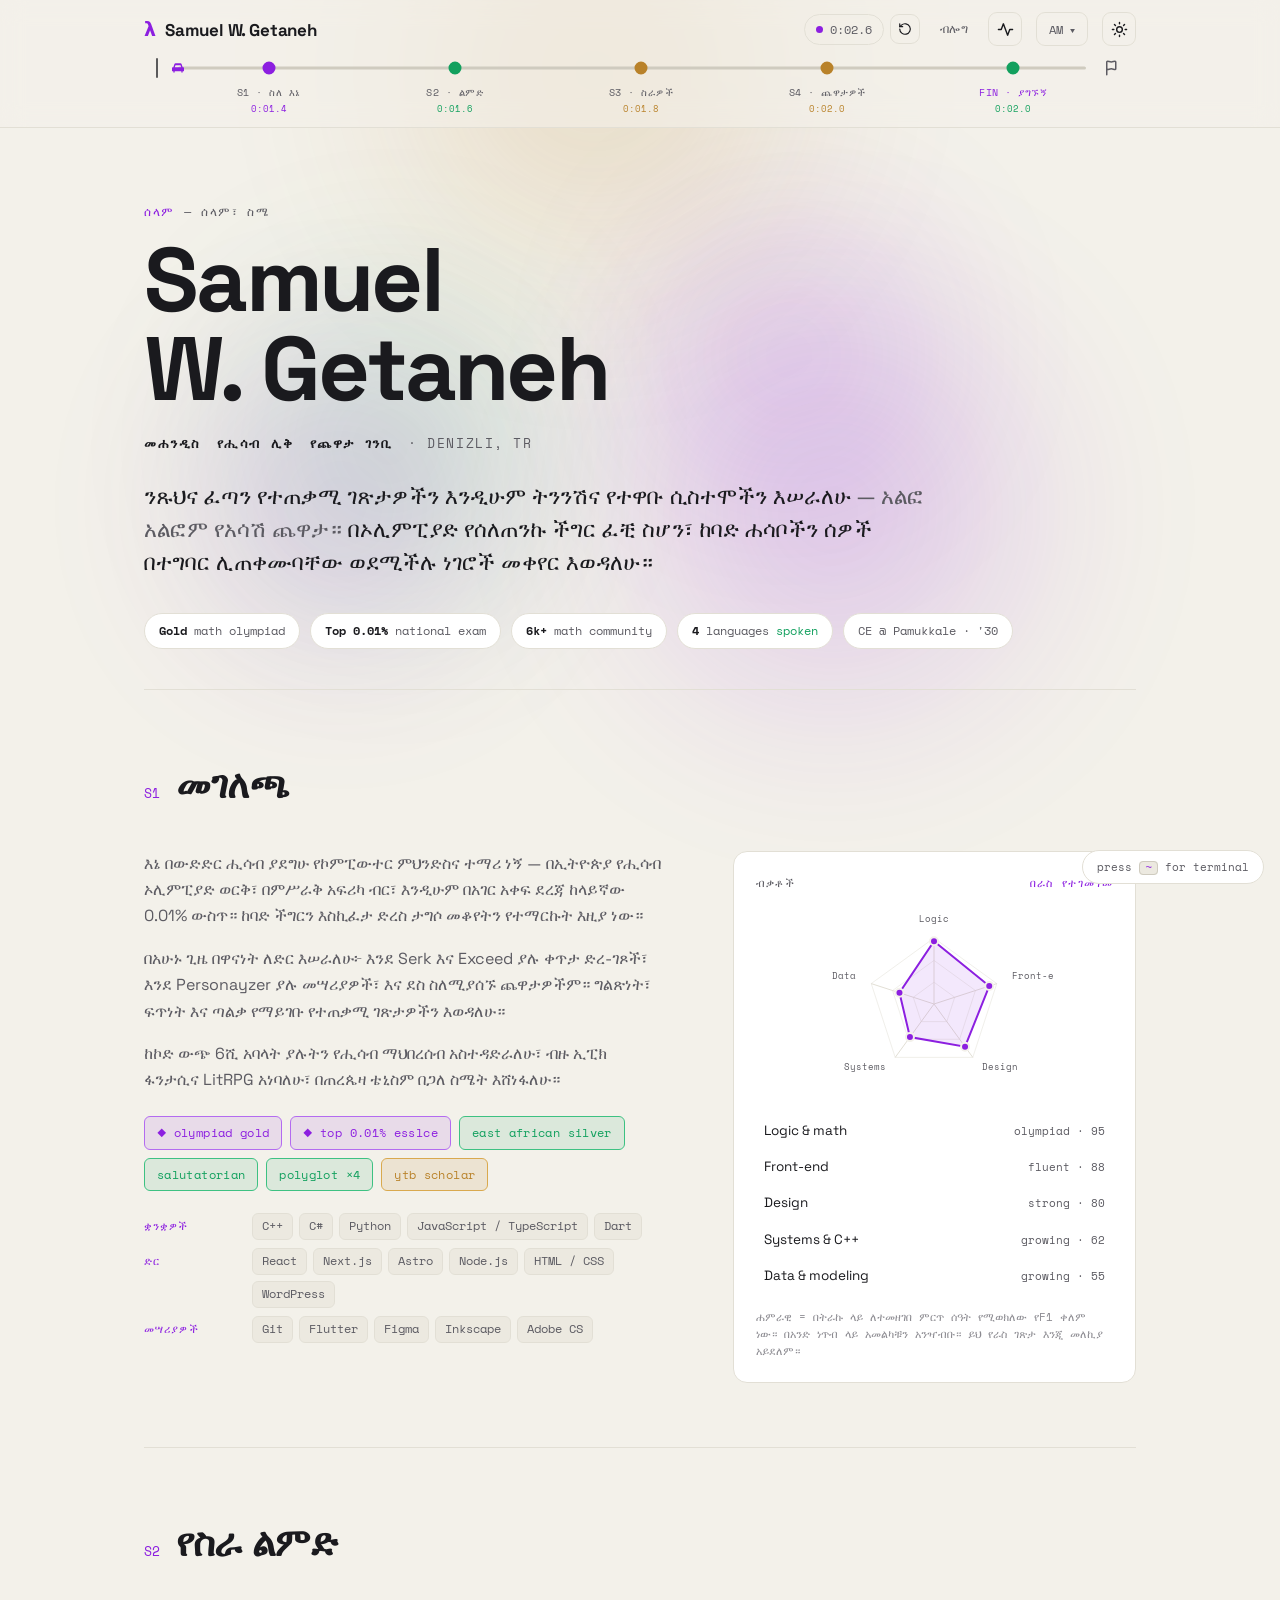
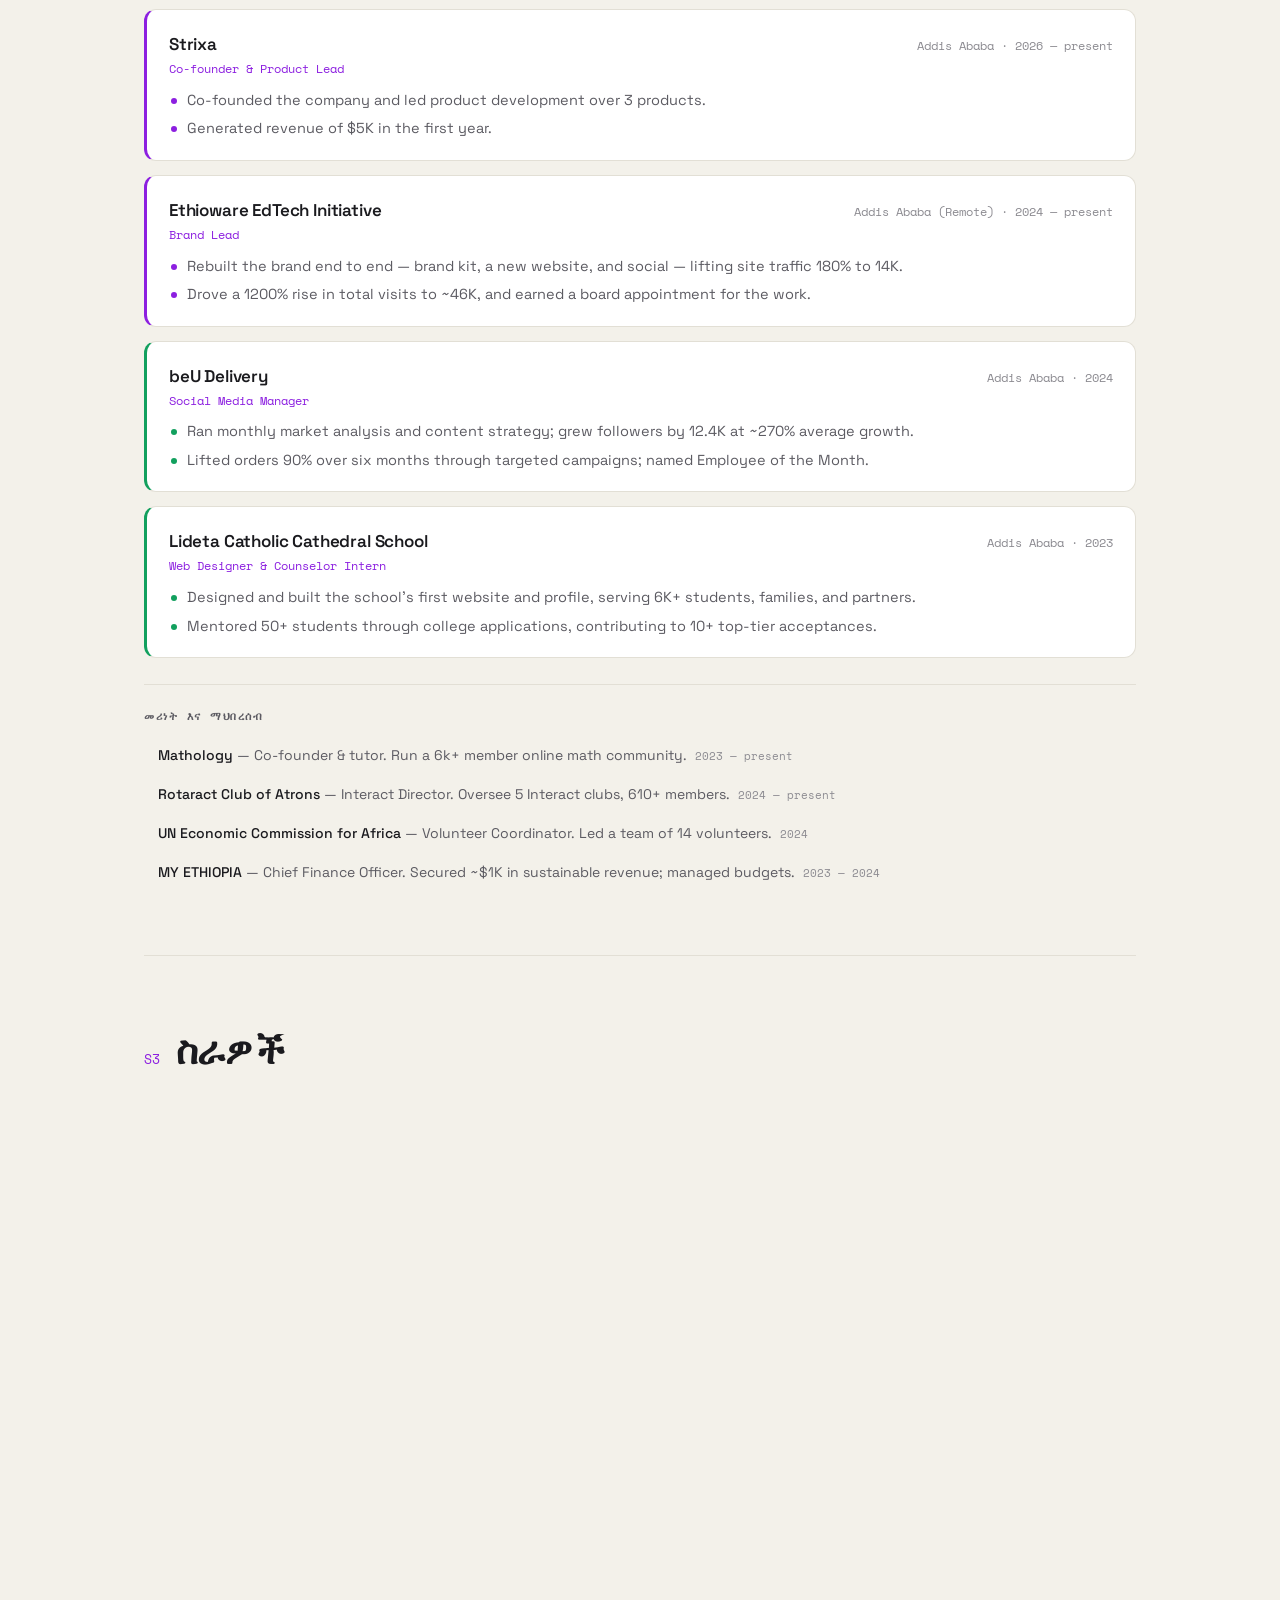
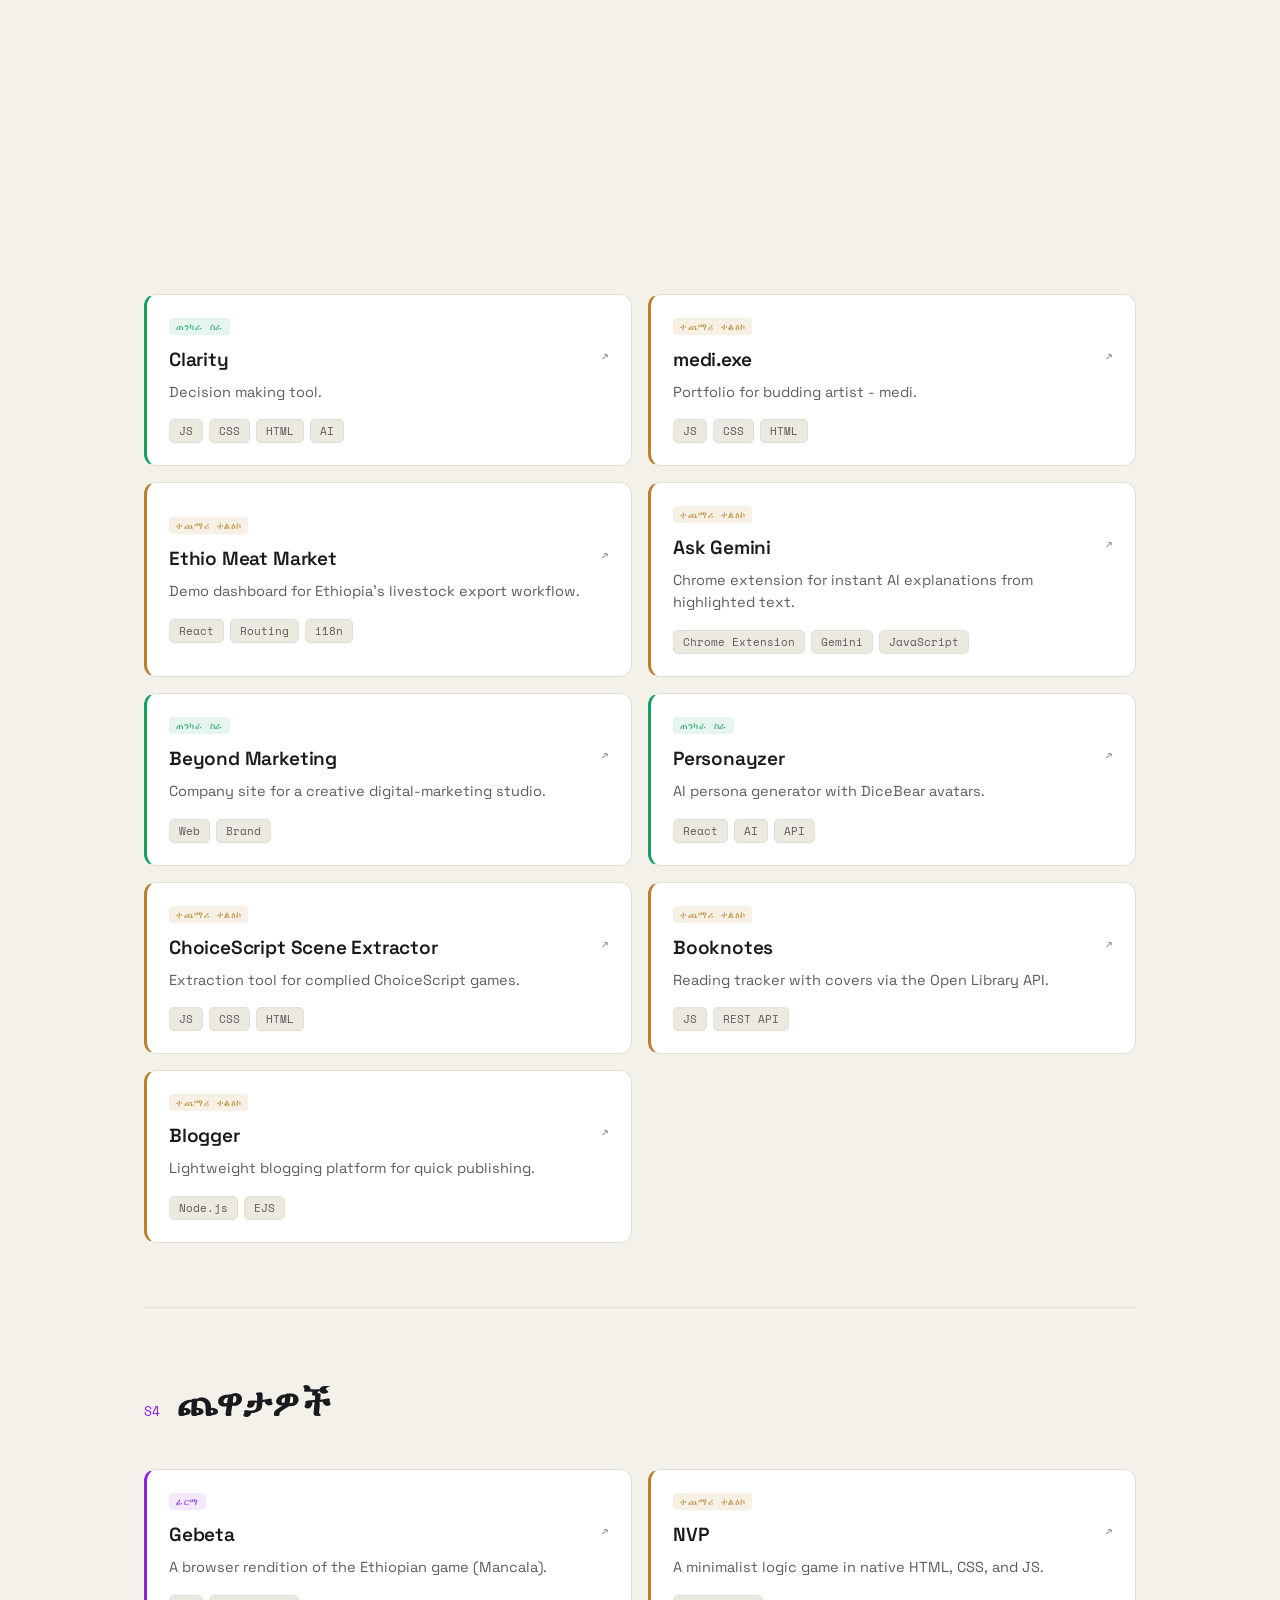
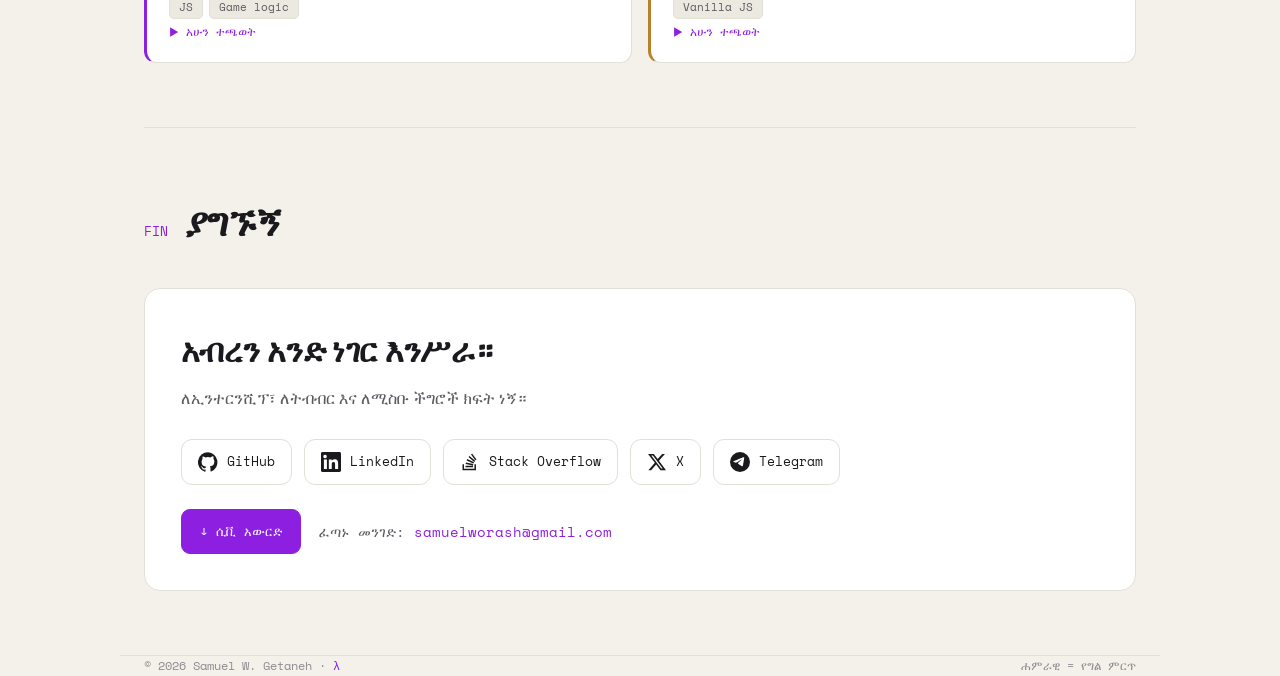
==== commit fb62e1da: "deploy: kmab5/f1-portfolio@9fbe77c5d0506a074055cc2712d301ff67a39028" ====
--- a/am/index.html
+++ b/am/index.html
@@ -29,4 +29,4 @@
     wire('langDropdown', 'langToggle');
     wire('navMenu', 'navMenuBtn');
   })();
-</script> <main class="wrap"> <section id="start" class="hero" style="border-top:0"> <div class="greet rv"><span class="eyebrow"><span class="am">ሰላም</span> — ሰላም፣ ስሜ</span></div> <h1 class="name rv">Samuel<br>W. Getaneh</h1> <div class="role rv"> <span><b>መሐንዲስ</b></span><span><b>የሒሳብ ሊቅ</b></span><span><b>የጨዋታ ገንቢ</b></span> <span>· Denizli, TR</span> </div> <p class="lede rv">ንጹህና ፈጣን የተጠቃሚ ገጽታዎችን እንዲሁም ትንንሽና የተዋቡ ሲስተሞችን እሠራለሁ<span class="q"> — አልፎ አልፎም የአሳሽ ጨዋታ።</span> በኦሊምፒያድ የሰለጠንኩ ችግር ፈቺ ስሆን፣ ከባድ ሐሳቦችን ሰዎች በተግባር ሊጠቀሙባቸው ወደሚችሉ ነገሮች መቀየር እወዳለሁ።</p> <div class="timing rv"> <span class="chip"> <b>Gold</b> math olympiad  </span><span class="chip"> <b>Top 0.01%</b> national exam  </span><span class="chip"> <b>6k+</b> math community  </span><span class="chip"> <b>4</b> languages <span class="u">spoken</span> </span><span class="chip mono"> CE @ Pamukkale · &#39;30 </span> </div> </section><section id="about"> <div class="s-head rv"><span class="idx">S1</span><h2>መገለጫ</h2></div> <div class="about-grid"> <div class="bio rv"> <p>እኔ በውድድር ሒሳብ ያደግሁ የኮምፒውተር ምህንድስና ተማሪ ነኝ — በኢትዮጵያ የሒሳብ ኦሊምፒያድ ወርቅ፣ በምሥራቅ አፍሪካ ብር፣ እንዲሁም በአገር አቀፍ ደረጃ ከላይኛው 0.01% ውስጥ። ከባድ ችግርን እስኪፈታ ድረስ ታግሶ መቆየትን የተማርኩት እዚያ ነው።</p> <p>በአሁኑ ጊዜ በዋናነት ለድር እሠራለሁ፦ እንደ Serk እና Exceed ያሉ ቀጥታ ድረ-ገጾች፣ እንደ Personayzer ያሉ መሣሪያዎች፣ እና ደስ ስለሚያሰኙ ጨዋታዎችም። ግልጽነት፣ ፍጥነት እና ጣልቃ የማይገቡ የተጠቃሚ ገጽታዎችን እወዳለሁ።</p> <p>ከኮድ ውጭ 6ሺ አባላት ያሉትን የሒሳብ ማህበረሰብ አስተዳድራለሁ፣ ብዙ ኢፒክ ፋንታሲና LitRPG አነባለሁ፣ በጠረጴዛ ቴኒስም በጋለ ስሜት እሸነፋለሁ።</p> <div class="titles"> <span class="pill best">◆ olympiad gold</span><span class="pill best">◆ top 0.01% esslce</span><span class="pill good">east african silver</span><span class="pill good">salutatorian</span><span class="pill good">polyglot ×4</span><span class="pill side">ytb scholar</span> </div> <dl class="toolkit"> <div class="toolkit-row"> <dt>ቋንቋዎች</dt> <dd><span class="skill">C++</span><span class="skill">C#</span><span class="skill">Python</span><span class="skill">JavaScript / TypeScript</span><span class="skill">Dart</span></dd> </div><div class="toolkit-row"> <dt>ድር</dt> <dd><span class="skill">React</span><span class="skill">Next.js</span><span class="skill">Astro</span><span class="skill">Node.js</span><span class="skill">HTML / CSS</span><span class="skill">WordPress</span></dd> </div><div class="toolkit-row"> <dt>መሣሪያዎች</dt> <dd><span class="skill">Git</span><span class="skill">Flutter</span><span class="skill">Figma</span><span class="skill">Inkscape</span><span class="skill">Adobe CS</span></dd> </div> </dl> </div> <aside class="panel rv" aria-label="ብቃቶች"> <div class="panel-h"><span>ብቃቶች</span><span class="pb">በራስ የተገመገመ</span></div> <div class="radar-wrap"> <svg id="radar" viewBox="0 0 240 200" width="240" height="200" role="img" aria-label="Attribute radar chart"> <polygon class="radar-grid" points="120,78.22 140.71401092490845,93.26960986251365 132.80196279493006,117.62039013748635 107.19803720506994,117.62039013748635 99.28598907509155,93.26960986251365"></polygon><polygon class="radar-grid" points="120,56.44 161.4280218498169,86.5392197250273 145.60392558986013,135.2407802749727 94.39607441013987,135.2407802749727 78.5719781501831,86.5392197250273"></polygon><polygon class="radar-grid" points="120,34 182.76973007548014,79.60487837125348 158.79382665130322,153.39512162874652 81.20617334869678,153.39512162874652 57.23026992451986,79.60487837125348"></polygon> <line class="radar-axis" x1="120" y1="100" x2="120" y2="34"></line><line class="radar-axis" x1="120" y1="100" x2="182.76973007548014" y2="79.60487837125348"></line><line class="radar-axis" x1="120" y1="100" x2="158.79382665130322" y2="153.39512162874652"></line><line class="radar-axis" x1="120" y1="100" x2="81.20617334869678" y2="153.39512162874652"></line><line class="radar-axis" x1="120" y1="100" x2="57.23026992451986" y2="79.60487837125348"></line> <polygon class="radar-poly" id="rpoly" points="120,37.3 175.23736246642252,82.05229296670305 151.03506132104258,142.7160973029972 95.947827476192,133.10497540982286 85.47664845848593,88.78268310418942"></polygon> <circle class="radar-vtx" data-i="0" cx="120" cy="37.3" r="4"></circle><circle class="radar-vtx" data-i="1" cx="175.23736246642252" cy="82.05229296670305" r="4"></circle><circle class="radar-vtx" data-i="2" cx="151.03506132104258" cy="142.7160973029972" r="4"></circle><circle class="radar-vtx" data-i="3" cx="95.947827476192" cy="133.10497540982286" r="4"></circle><circle class="radar-vtx" data-i="4" cx="85.47664845848593" cy="88.78268310418942" r="4"></circle> <text class="radar-lbl" data-i="0" x="120" y="18" text-anchor="middle">Logic</text><text class="radar-lbl" data-i="1" x="197.9866343362026" y="74.66060646125432" text-anchor="start">Front-end</text><text class="radar-lbl" data-i="2" x="168.1983906879828" y="166.3393935387457" text-anchor="start">Design</text><text class="radar-lbl" data-i="3" x="71.8016093120172" y="166.3393935387457" text-anchor="end">Systems</text><text class="radar-lbl" data-i="4" x="42.0133656637974" y="74.66060646125432" text-anchor="end">Data</text> </svg> </div> <div class="attr-list" id="attr-list"> <div class="attr-item" data-i="0"><span>Logic &amp; math</span><span class="lv">olympiad · 95</span></div><div class="attr-item" data-i="1"><span>Front-end</span><span class="lv">fluent · 88</span></div><div class="attr-item" data-i="2"><span>Design</span><span class="lv">strong · 80</span></div><div class="attr-item" data-i="3"><span>Systems &amp; C++</span><span class="lv">growing · 62</span></div><div class="attr-item" data-i="4"><span>Data &amp; modeling</span><span class="lv">growing · 55</span></div> </div> <p class="note">ሐምራዊ = በትራኩ ላይ ለተመዘገበ ምርጥ ሰዓት የሚወክለው የF1 ቀለም ነው። በአንድ ነጥብ ላይ አመልካቹን አንዣብቡ። ይህ የራስ ገጽታ እንጂ መለኪያ አይደለም።</p> </aside> </div> </section><section id="experience"> <div class="s-head rv"><span class="idx">S2</span><h2>የስራ ልምድ</h2></div> <div class="xp-list"> <article class="xp-item rv best"> <div class="xp-head"> <div class="xp-title"><span class="xp-org">Strixa</span><span class="xp-role">Co-founder &amp; Product Lead</span></div> <div class="xp-meta">Addis Ababa · 2026 — present</div> </div> <ul class="xp-points"> <li>Co-founded the company and led product development over 3 products.</li><li>Generated revenue of $5K in the first year.</li> </ul> </article><article class="xp-item rv best"> <div class="xp-head"> <div class="xp-title"><span class="xp-org">Ethioware EdTech Initiative</span><span class="xp-role">Brand Lead</span></div> <div class="xp-meta">Addis Ababa (Remote) · 2024 — present</div> </div> <ul class="xp-points"> <li>Rebuilt the brand end to end — brand kit, a new website, and social — lifting site traffic 180% to 14K.</li><li>Drove a 1200% rise in total visits to ~46K, and earned a board appointment for the work.</li> </ul> </article><article class="xp-item rv good"> <div class="xp-head"> <div class="xp-title"><span class="xp-org">beU Delivery</span><span class="xp-role">Social Media Manager</span></div> <div class="xp-meta">Addis Ababa · 2024</div> </div> <ul class="xp-points"> <li>Ran monthly market analysis and content strategy; grew followers by 12.4K at ~270% average growth.</li><li>Lifted orders 90% over six months through targeted campaigns; named Employee of the Month.</li> </ul> </article><article class="xp-item rv good"> <div class="xp-head"> <div class="xp-title"><span class="xp-org">Lideta Catholic Cathedral School</span><span class="xp-role">Web Designer &amp; Counselor Intern</span></div> <div class="xp-meta">Addis Ababa · 2023</div> </div> <ul class="xp-points"> <li>Designed and built the school’s first website and profile, serving 6K+ students, families, and partners.</li><li>Mentored 50+ students through college applications, contributing to 10+ top-tier acceptances.</li> </ul> </article> </div> <div class="lead-block rv"> <h3 class="lead-h">መሪነት እና ማህበረሰብ</h3> <ul class="lead-list"> <li class="lead-item"> <span class="lead-org">Mathology</span> — Co-founder &amp; tutor. Run a 6k+ member online math community. <span class="lead-period">2023 — present</span> </li><li class="lead-item"> <span class="lead-org">Rotaract Club of Atrons</span> — Interact Director. Oversee 5 Interact clubs, 610+ members. <span class="lead-period">2024 — present</span> </li><li class="lead-item"> <span class="lead-org">UN Economic Commission for Africa</span> — Volunteer Coordinator. Led a team of 14 volunteers. <span class="lead-period">2024</span> </li><li class="lead-item"> <span class="lead-org">MY ETHIOPIA</span> — Chief Finance Officer. Secured ~$1K in sustainable revenue; managed budgets. <span class="lead-period">2023 — 2024</span> </li> </ul> </div> </section><section id="work"> <div class="s-head rv"><span class="idx">S3</span><h2>ስራዎች</h2></div> <div class="grid"> <button class="card best rv" data-name="Morgana" data-tier="best" data-tierlabel="ፊርማ" data-role="Full build" data-year="2026" data-long="An Android native productivity application used for tracking how you spend your hours in the day." data-tags="Kotlin,Java,Android" data-live data-repo="https://github.com/kmab5/morgana" data-playable> <span class="tier-tag best">ፊርማ</span> <div class="ctop"><h3>Morgana</h3><span class="arrow">↗</span></div> <p>Android app for managing and controlling your hours in a day.</p> <div class="stack"><span class="tag">Kotlin</span><span class="tag">Java</span><span class="tag">Android</span></div>  </button><button class="card best rv" data-name="IdeaBoard" data-tier="best" data-tierlabel="ፊርማ" data-role="Full build" data-year="2026" data-long="Infinite canvas for story notes, choices, variables, sketches, and connections so branching narratives stay visible instead of trapped in your head." data-tags="Next.js,Supabase,React Flow" data-live="https://ideaboard-cs.vercel.app" data-repo="https://github.com/kmab5/ideaboard" data-playable> <span class="tier-tag best">ፊርማ</span> <div class="ctop"><h3>IdeaBoard</h3><span class="arrow">↗</span></div> <p>Visual canvas for branching stories and interactive fiction.</p> <div class="stack"><span class="tag">Next.js</span><span class="tag">Supabase</span><span class="tag">React Flow</span></div>  </button><button class="card best rv" data-name="Strixa" data-tier="best" data-tierlabel="ፊርማ" data-role="Design + build" data-year="2026" data-long="Domain-specific operating systems for businesses that never fully close, with one record per domain and an AI layer that answers only from their own data." data-tags="AI,SaaS,Operations" data-live="https://strixa.org" data-repo data-playable> <span class="tier-tag best">ፊርማ</span> <div class="ctop"><h3>Strixa</h3><span class="arrow">↗</span></div> <p>Operating systems for restaurants, schools, and property teams.</p> <div class="stack"><span class="tag">AI</span><span class="tag">SaaS</span><span class="tag">Operations</span></div>  </button><button class="card good rv" data-name="Field Guides" data-tier="good" data-tierlabel="ጠንካራ ስራ" data-role="Full build" data-year="2026" data-long="Static client-rendered guide site for publishing informal and formal Markdown guides, including the yatay geçiş field guide and ChoiceScript reference." data-tags="JavaScript,Markdown,Static Site" data-live="https://kmab5.github.io/field-guides" data-repo="https://github.com/kmab5/field-guides" data-playable> <span class="tier-tag good">ጠንካራ ስራ</span> <div class="ctop"><h3>Field Guides</h3><span class="arrow">↗</span></div> <p>No-framework guides site for practical student notes.</p> <div class="stack"><span class="tag">JavaScript</span><span class="tag">Markdown</span><span class="tag">Static Site</span></div>  </button><button class="card best rv" data-name="Teregna" data-tier="best" data-tierlabel="ፊርማ" data-role="Full build" data-year="2026" data-long="Receiver app and provider portal for finding businesses, sending requests, and tracking queue position in real time, with a separate backend contract and docs repo." data-tags="Next.js,Supabase,TanStack Query" data-live="https://teregna-web.vercel.app" data-repo="https://github.com/kmab5/teregna-web" data-playable> <span class="tier-tag best">ፊርማ</span> <div class="ctop"><h3>Teregna</h3><span class="arrow">↗</span></div> <p>Queue-based discovery and request app for local providers.</p> <div class="stack"><span class="tag">Next.js</span><span class="tag">Supabase</span><span class="tag">TanStack Query</span></div>  </button><button class="card best rv" data-name="Serk" data-tier="best" data-tierlabel="ፊርማ" data-role="Design + build" data-year="2026" data-long="A production Next.js site with English/Amharic localization, server-side rendering, and a catalog-request flow. Built end to end — brand, UI, and front-end." data-tags="Next.js,i18n,SSR" data-live="https://serk.com.et" data-repo data-playable> <span class="tier-tag best">ፊርማ</span> <div class="ctop"><h3>Serk</h3><span class="arrow">↗</span></div> <p>Bilingual site for a premium ceramics &amp; marble importer.</p> <div class="stack"><span class="tag">Next.js</span><span class="tag">i18n</span><span class="tag">SSR</span></div>  </button><button class="card good rv" data-name="Framer Studio" data-tier="good" data-tierlabel="ጠንካራ ስራ" data-role="Full build" data-year="2025" data-long="Upload an image, adjust filters and framing, then export a transparent PNG that matches the live preview exactly." data-tags="Next.js,Canvas,Image Editing" data-live="https://framer-studio.vercel.app" data-repo="https://github.com/kmab5/framer-studio" data-playable> <span class="tier-tag good">ጠንካራ ስራ</span> <div class="ctop"><h3>Framer Studio</h3><span class="arrow">↗</span></div> <p>Image editor for filtering, framing, and transparent export.</p> <div class="stack"><span class="tag">Next.js</span><span class="tag">Canvas</span><span class="tag">Image Editing</span></div>  </button><button class="card good rv" data-name="Exceed Printing" data-tier="good" data-tierlabel="ጠንካራ ስራ" data-role="Front-end" data-year="2025" data-long="A modern, responsive marketing site with a clean component system and smooth interactions." data-tags="React,UI" data-live="https://exceed-chi.vercel.app/" data-repo data-playable> <span class="tier-tag good">ጠንካራ ስራ</span> <div class="ctop"><h3>Exceed Printing</h3><span class="arrow">↗</span></div> <p>Sleek React site for a printing &amp; design company.</p> <div class="stack"><span class="tag">React</span><span class="tag">UI</span></div>  </button><button class="card good rv" data-name="Clarity" data-tier="good" data-tierlabel="ጠንካራ ስራ" data-role="Full build" data-year="2025" data-long="Ask a simple question that has been troubling you and using AI generated penetrating questions, helps you reach decision in one minute." data-tags="JS,CSS,HTML,AI" data-live="https://clarity-psi-three.vercel.app/" data-repo data-playable> <span class="tier-tag good">ጠንካራ ስራ</span> <div class="ctop"><h3>Clarity</h3><span class="arrow">↗</span></div> <p>Decision making tool.</p> <div class="stack"><span class="tag">JS</span><span class="tag">CSS</span><span class="tag">HTML</span><span class="tag">AI</span></div>  </button><button class="card side rv" data-name="medi.exe" data-tier="side" data-tierlabel="ተጨማሪ ተልዕኮ" data-role="Full build" data-year="2025" data-long="Designed and implemented artist portfolio website for a budding artist. Check her out!" data-tags="JS,CSS,HTML" data-live="https://medi-exe.vercel.app/" data-repo data-playable> <span class="tier-tag side">ተጨማሪ ተልዕኮ</span> <div class="ctop"><h3>medi.exe</h3><span class="arrow">↗</span></div> <p>Portfolio for budding artist - medi.</p> <div class="stack"><span class="tag">JS</span><span class="tag">CSS</span><span class="tag">HTML</span></div>  </button><button class="card side rv" data-name="Ethio Meat Market" data-tier="side" data-tierlabel="ተጨማሪ ተልዕኮ" data-role="Front-end" data-year="2025" data-long="A React dashboard prototype for suppliers, exporters, abattoirs, airlines, and regulators, with multilingual UI, sample analytics, and role-based screens." data-tags="React,Routing,i18n" data-live="https://kmab5.github.io/ethio-meat-market" data-repo="https://github.com/kmab5/ethio-meat-market" data-playable> <span class="tier-tag side">ተጨማሪ ተልዕኮ</span> <div class="ctop"><h3>Ethio Meat Market</h3><span class="arrow">↗</span></div> <p>Demo dashboard for Ethiopia&#39;s livestock export workflow.</p> <div class="stack"><span class="tag">React</span><span class="tag">Routing</span><span class="tag">i18n</span></div>  </button><button class="card side rv" data-name="Ask Gemini" data-tier="side" data-tierlabel="ተጨማሪ ተልዕኮ" data-role="Full build" data-year="2026" data-long="A privacy-conscious Chrome extension that shows a floating button over selected text, lets you choose a Gemini model, and returns short direct answers." data-tags="Chrome Extension,Gemini,JavaScript" data-live="https://kmab5.github.io/ask-gemini" data-repo="https://github.com/kmab5/ask-gemini" data-playable> <span class="tier-tag side">ተጨማሪ ተልዕኮ</span> <div class="ctop"><h3>Ask Gemini</h3><span class="arrow">↗</span></div> <p>Chrome extension for instant AI explanations from highlighted text.</p> <div class="stack"><span class="tag">Chrome Extension</span><span class="tag">Gemini</span><span class="tag">JavaScript</span></div>  </button><button class="card good rv" data-name="Beyond Marketing" data-tier="good" data-tierlabel="ጠንካራ ስራ" data-role="Design + build" data-year="2024" data-long="Brand-forward marketing site with strong visual identity and clear service storytelling." data-tags="Web,Brand" data-live="https://kmab5.github.io/beyond/" data-repo data-playable> <span class="tier-tag good">ጠንካራ ስራ</span> <div class="ctop"><h3>Beyond Marketing</h3><span class="arrow">↗</span></div> <p>Company site for a creative digital-marketing studio.</p> <div class="stack"><span class="tag">Web</span><span class="tag">Brand</span></div>  </button><button class="card good rv" data-name="Personayzer" data-tier="good" data-tierlabel="ጠንካራ ስራ" data-role="Full build" data-year="2024" data-long="Generates creative personas with matching avatars for identity building. A small, fun tool exploring generative UX." data-tags="React,AI,API" data-live="https://peronayzer.onrender.com/" data-repo data-playable> <span class="tier-tag good">ጠንካራ ስራ</span> <div class="ctop"><h3>Personayzer</h3><span class="arrow">↗</span></div> <p>AI persona generator with DiceBear avatars.</p> <div class="stack"><span class="tag">React</span><span class="tag">AI</span><span class="tag">API</span></div>  </button><button class="card side rv" data-name="ChoiceScript Scene Extractor" data-tier="side" data-tierlabel="ተጨማሪ ተልዕኮ" data-role="Full build" data-year="2024" data-long="Uploads and extracts all the scene files inside a compiled index.html file of a compiled ChoiceScript game, downloads all of them in zip format." data-tags="JS,CSS,HTML" data-live="https://kmab5.github.io/choicescript-scene-extractor/" data-repo data-playable> <span class="tier-tag side">ተጨማሪ ተልዕኮ</span> <div class="ctop"><h3>ChoiceScript Scene Extractor</h3><span class="arrow">↗</span></div> <p>Extraction tool for complied ChoiceScript games.</p> <div class="stack"><span class="tag">JS</span><span class="tag">CSS</span><span class="tag">HTML</span></div>  </button><button class="card side rv" data-name="Booknotes" data-tier="side" data-tierlabel="ተጨማሪ ተልዕኮ" data-role="Full build" data-year="2024" data-long="A personal library and reading-notes tracker that pulls book covers and metadata from the Open Library API." data-tags="JS,REST API" data-live data-repo="https://github.com/kmab5/booknotes.ang" data-playable> <span class="tier-tag side">ተጨማሪ ተልዕኮ</span> <div class="ctop"><h3>Booknotes</h3><span class="arrow">↗</span></div> <p>Reading tracker with covers via the Open Library API.</p> <div class="stack"><span class="tag">JS</span><span class="tag">REST API</span></div>  </button><button class="card side rv" data-name="Blogger" data-tier="side" data-tierlabel="ተጨማሪ ተልዕኮ" data-role="Full build" data-year="2024" data-long="A minimal blogging platform built with Node.js and EJS templating for fast content publishing." data-tags="Node.js,EJS" data-live data-repo="https://github.com/kmab5/blogger.ang" data-playable> <span class="tier-tag side">ተጨማሪ ተልዕኮ</span> <div class="ctop"><h3>Blogger</h3><span class="arrow">↗</span></div> <p>Lightweight blogging platform for quick publishing.</p> <div class="stack"><span class="tag">Node.js</span><span class="tag">EJS</span></div>  </button> </div> </section><section id="games"> <div class="s-head rv"><span class="idx">S4</span><h2>ጨዋታዎች</h2></div> <div class="grid"> <button class="card best rv" data-name="Gebeta" data-tier="best" data-tierlabel="ፊርማ" data-role="Full build" data-year="2024" data-long="A faithful, playable version of the traditional Ethiopian board game — rules engine, turn logic, and a clean interactive board, all in the browser." data-tags="JS,Game logic" data-live="https://gebeta-kmab.vercel.app/" data-repo data-playable="1"> <span class="tier-tag best">ፊርማ</span> <div class="ctop"><h3>Gebeta</h3><span class="arrow">↗</span></div> <p>A browser rendition of the Ethiopian game (Mancala).</p> <div class="stack"><span class="tag">JS</span><span class="tag">Game logic</span></div> <span class="play">▶ አሁን ተጫወት</span> </button><button class="card side rv" data-name="NVP" data-tier="side" data-tierlabel="ተጨማሪ ተልዕኮ" data-role="Full build" data-year="2023" data-long="A small, snappy logic puzzle built with zero dependencies — a study in doing more with vanilla web tech." data-tags="Vanilla JS" data-live="https://nvp-kmab.vercel.app/" data-repo="https://github.com/kmab5/nvp" data-playable="1"> <span class="tier-tag side">ተጨማሪ ተልዕኮ</span> <div class="ctop"><h3>NVP</h3><span class="arrow">↗</span></div> <p>A minimalist logic game in native HTML, CSS, and JS.</p> <div class="stack"><span class="tag">Vanilla JS</span></div> <span class="play">▶ አሁን ተጫወት</span> </button><button class="card side rv" data-name="Circadian Rhythm" data-tier="side" data-tierlabel="ተጨማሪ ተልዕኮ" data-role="Full build" data-year="2024" data-long="A small, short interactive fiction about our bodies circadian rhythm written in ChoiceScript." data-tags="ChoiceScript" data-live="https://kmab5.github.io/circadia-cs/" data-repo data-playable="1"> <span class="tier-tag side">ተጨማሪ ተልዕኮ</span> <div class="ctop"><h3>Circadian Rhythm</h3><span class="arrow">↗</span></div> <p>A minimalist ChoiceScript game in native HTML, CSS, JS and ChoiceScript.</p> <div class="stack"><span class="tag">ChoiceScript</span></div> <span class="play">▶ አሁን ተጫወት</span> </button> </div> </section><section id="contact"> <div class="s-head rv"><span class="idx">FIN</span><h2>ያግኙኝ</h2></div> <div class="box rv"> <div class="lead">አብረን አንድ ነገር እንሥራ።</div> <p class="sub">ለኢንተርንሺፕ፣ ለትብብር እና ለሚስቡ ችግሮች ክፍት ነኝ።</p> <div class="socials"> <a class="soc" href="https://github.com/kmab5" target="_blank" rel="noopener" aria-label="GitHub"> <svg viewBox="0 0 24 24"><path d="M12 .3a12 12 0 0 0-3.8 23.4c.6.1.8-.3.8-.6v-2c-3.3.7-4-1.6-4-1.6-.6-1.4-1.3-1.8-1.3-1.8-1.1-.7 0-.7 0-.7 1.2 0 1.8 1.2 1.8 1.2 1.1 1.8 2.8 1.3 3.5 1 .1-.8.4-1.3.8-1.6-2.7-.3-5.5-1.3-5.5-5.9 0-1.3.5-2.4 1.2-3.2 0-.3-.5-1.5.2-3.2 0 0 1-.3 3.3 1.2a11.5 11.5 0 0 1 6 0C17.3 4.7 18.3 5 18.3 5c.7 1.7.2 2.9.1 3.2.8.8 1.2 1.9 1.2 3.2 0 4.6-2.8 5.6-5.5 5.9.5.3.9 1 .9 2.2v3.3c0 .3.2.7.8.6A12 12 0 0 0 12 .3"/></svg> <span class="soc-name">GitHub</span> </a><a class="soc" href="https://linkedin.com/in/samuel-worash-getaneh" target="_blank" rel="noopener" aria-label="LinkedIn"> <svg viewBox="0 0 24 24"><path d="M20.4 20.5h-3.5v-5.6c0-1.3 0-3-1.9-3s-2.1 1.4-2.1 2.9v5.7H9.4V9h3.4v1.6h.05c.5-.9 1.6-1.9 3.4-1.9 3.6 0 4.3 2.4 4.3 5.5v6.3zM5.3 7.4a2.1 2.1 0 1 1 0-4.1 2.1 2.1 0 0 1 0 4.1zM7.1 20.5H3.5V9h3.6v11.5zM22.2 0H1.8C.8 0 0 .8 0 1.7v20.5C0 23.2.8 24 1.8 24h20.4c1 0 1.8-.8 1.8-1.7V1.7C24 .8 23.2 0 22.2 0z"/></svg> <span class="soc-name">LinkedIn</span> </a><a class="soc" href="https://stackoverflow.com/users/23514684/kmab" target="_blank" rel="noopener" aria-label="Stack Overflow"> <svg viewBox="0 0 24 24"><path d="M17.36 20.2v-5.38h1.79V22H3v-7.18h1.79v5.38zM6.77 14.32l.37-1.75 8.79 1.85-.37 1.75zm1.16-4.2l.76-1.61 8.14 3.79-.76 1.62zm2.26-3.99l1.15-1.38 6.9 5.76-1.15 1.37zM14.64 2l5.18 6.98-1.44 1.06L13.2 3.06zM6.59 18.41v-1.79h8.98v1.79z"/></svg> <span class="soc-name">Stack Overflow</span> </a><a class="soc" href="https://twitter.com/kmab_5" target="_blank" rel="noopener" aria-label="X"> <svg viewBox="0 0 24 24"><path d="M18.2 2.25h3.3l-7.2 8.26 8.5 11.24H16.2l-5.2-6.82L4.99 21.75H1.68l7.73-8.84L1.25 2.25H8.1l4.7 6.23zM17 19.77h1.83L7.08 4.13H5.12z"/></svg> <span class="soc-name">X</span> </a><a class="soc" href="https://t.me/kmab_5" target="_blank" rel="noopener" aria-label="Telegram"> <svg viewBox="0 0 24 24"><path d="M12 0A12 12 0 1 0 12 24 12 12 0 0 0 12 0zm5 7.2c-.2 1.9-1 6.5-1.4 8.6-.2.9-.5 1.2-.8 1.2-.7.1-1.2-.4-1.9-.9l-2.7-1.8c-1.2-.8-.4-1.2.3-1.9.2-.2 3.2-3 3.3-3.2 0-.1 0-.2-.1-.2-.1-.1-.2 0-.2 0l-5 3.3c-.5.3-.9.5-1.3.5-.4 0-1.3-.2-1.9-.5-.7-.2-1.3-.4-1.3-.8 0-.2.3-.4.9-.7 3.5-1.5 5.8-2.5 7-3 3.3-1.4 4-1.6 4.5-1.6.1 0 .3 0 .5.1.1.1.1.2.2.5z"/></svg> <span class="soc-name">Telegram</span> </a> </div> <div class="cta-row"> <a class="btn primary" href="/samuel-getaneh-cv.pdf" target="_blank" rel="noopener">↓ ሲቪ አውርድ</a> <span class="em">ፈጣኑ መንገድ: <a href="mailto:samuelworash@gmail.com">samuelworash@gmail.com</a></span> </div> </div> </section> </main> <footer class="wrap"> <span>© 2026 Samuel W. Getaneh · <span class="lam" id="footLam" style="cursor:pointer" title="click me">λ</span></span> <span>ሐምራዊ = የግል ምርጥ</span> </footer> <div class="modal" id="modal" role="dialog" aria-modal="true" aria-labelledby="m-title"> <div class="mcard" id="mcard"> <div class="mtop"><h3 id="m-title"></h3><button class="mclose" id="mClose" aria-label="Close">✕</button></div> <div class="mmeta" id="m-meta"></div> <p class="long" id="m-long"></p> <div class="stack" id="m-stack"></div> <div class="mactions" id="m-actions"></div> </div> </div> <button class="term-hint" id="termHint" aria-label="Open terminal">press <kbd>~</kbd> for terminal</button> <div class="term-overlay" id="termOverlay" role="dialog" aria-label="Terminal" aria-modal="true"> <div class="term"> <div class="term-bar"> <span class="dot" style="background:#ff5f56"></span><span class="dot" style="background:#ffbd2e"></span><span class="dot" style="background:#27c93f"></span> <span style="margin-left:8px">samuel@portfolio — type <b style="color:var(--best)">help</b> · esc to close</span> </div> <div class="term-body" id="termBody"></div> <div class="term-in"><span class="p">$</span><input id="termInput" autocomplete="off" spellcheck="false" aria-label="Terminal input"></div> </div> </div> <script type="application/json" id="site-data">{"locale":"am","facts":["I once solved a competition geometry problem three different ways just to be sure.","Amharic is my first language; I also get by in Turkish and Arabic.","I run a 6,000-member online math community.","Gebeta is one of the oldest known board games — I rebuilt it for the browser.","I read far more LitRPG than is strictly reasonable.","The λ is here because a clean abstraction is the most satisfying thing in code."],"commands":{"coffee":"brewing… this whole portfolio runs on it.","ethiopia":"ሰላም — proudly from Addis Ababa.","motto":"make hard things usable."},"email":"samuelworash@gmail.com","ui":{"play":"አሁን ተጫወት","visit":"ቀጥታ ጎብኝ","source":"ኮድ ተመልከት"},"work":[{"name":"Ask Gemini","live":"https://kmab5.github.io/ask-gemini","repo":"https://github.com/kmab5/ask-gemini"},{"name":"Beyond Marketing","live":"https://kmab5.github.io/beyond/","repo":""},{"name":"Blogger","live":"","repo":"https://github.com/kmab5/blogger.ang"},{"name":"Booknotes","live":"","repo":"https://github.com/kmab5/booknotes.ang"},{"name":"Clarity","live":"https://clarity-psi-three.vercel.app/","repo":""},{"name":"ChoiceScript Scene Extractor","live":"https://kmab5.github.io/choicescript-scene-extractor/","repo":""},{"name":"Ethio Meat Market","live":"https://kmab5.github.io/ethio-meat-market","repo":"https://github.com/kmab5/ethio-meat-market"},{"name":"Exceed Printing","live":"https://exceed-chi.vercel.app/","repo":""},{"name":"Field Guides","live":"https://kmab5.github.io/field-guides","repo":"https://github.com/kmab5/field-guides"},{"name":"Framer Studio","live":"https://framer-studio.vercel.app","repo":"https://github.com/kmab5/framer-studio"},{"name":"IdeaBoard","live":"https://ideaboard-cs.vercel.app","repo":"https://github.com/kmab5/ideaboard"},{"name":"medi.exe","live":"https://medi-exe.vercel.app/","repo":""},{"name":"Morgana","live":"","repo":"https://github.com/kmab5/morgana"},{"name":"Personayzer","live":"https://peronayzer.onrender.com/","repo":""},{"name":"Serk","live":"https://serk.com.et","repo":""},{"name":"Strixa","live":"https://strixa.org","repo":""},{"name":"Teregna","live":"https://teregna-web.vercel.app","repo":"https://github.com/kmab5/teregna-web"}],"games":[{"name":"Circadian Rhythm","live":"https://kmab5.github.io/circadia-cs/","repo":""},{"name":"Gebeta","live":"https://gebeta-kmab.vercel.app/","repo":""},{"name":"NVP","live":"https://nvp-kmab.vercel.app/","repo":"https://github.com/kmab5/nvp"}]}</script><script type="module" src="/_astro/Base.astro_astro_type_script_index_0_lang.CitBwf-q.js"></script></body> </html>+</script> <main class="wrap"> <section id="start" class="hero" style="border-top:0"> <div class="greet rv"><span class="eyebrow"><span class="am">ሰላም</span> — ሰላም፣ ስሜ</span></div> <h1 class="name rv">Samuel<br>W. Getaneh</h1> <div class="role rv"> <span><b>መሐንዲስ</b></span><span><b>የሒሳብ ሊቅ</b></span><span><b>የጨዋታ ገንቢ</b></span> <span>· Denizli, TR</span> </div> <p class="lede rv">ንጹህና ፈጣን የተጠቃሚ ገጽታዎችን እንዲሁም ትንንሽና የተዋቡ ሲስተሞችን እሠራለሁ<span class="q"> — አልፎ አልፎም የአሳሽ ጨዋታ።</span> በኦሊምፒያድ የሰለጠንኩ ችግር ፈቺ ስሆን፣ ከባድ ሐሳቦችን ሰዎች በተግባር ሊጠቀሙባቸው ወደሚችሉ ነገሮች መቀየር እወዳለሁ።</p> <div class="timing rv"> <span class="chip"> <b>Gold</b> math olympiad  </span><span class="chip"> <b>Top 0.01%</b> national exam  </span><span class="chip"> <b>6k+</b> math community  </span><span class="chip"> <b>4</b> languages <span class="u">spoken</span> </span><span class="chip mono"> CE @ Pamukkale · &#39;30 </span> </div> </section><section id="about"> <div class="s-head rv"><span class="idx">S1</span><h2>መገለጫ</h2></div> <div class="about-grid"> <div class="bio rv"> <p>እኔ በውድድር ሒሳብ ያደግሁ የኮምፒውተር ምህንድስና ተማሪ ነኝ — በኢትዮጵያ የሒሳብ ኦሊምፒያድ ወርቅ፣ በምሥራቅ አፍሪካ ብር፣ እንዲሁም በአገር አቀፍ ደረጃ ከላይኛው 0.01% ውስጥ። ከባድ ችግርን እስኪፈታ ድረስ ታግሶ መቆየትን የተማርኩት እዚያ ነው።</p> <p>በአሁኑ ጊዜ በዋናነት ለድር እሠራለሁ፦ እንደ Serk እና Exceed ያሉ ቀጥታ ድረ-ገጾች፣ እንደ Personayzer ያሉ መሣሪያዎች፣ እና ደስ ስለሚያሰኙ ጨዋታዎችም። ግልጽነት፣ ፍጥነት እና ጣልቃ የማይገቡ የተጠቃሚ ገጽታዎችን እወዳለሁ።</p> <p>ከኮድ ውጭ 6ሺ አባላት ያሉትን የሒሳብ ማህበረሰብ አስተዳድራለሁ፣ ብዙ ኢፒክ ፋንታሲና LitRPG አነባለሁ፣ በጠረጴዛ ቴኒስም በጋለ ስሜት እሸነፋለሁ።</p> <div class="titles"> <span class="pill best">◆ olympiad gold</span><span class="pill best">◆ top 0.01% esslce</span><span class="pill good">east african silver</span><span class="pill good">salutatorian</span><span class="pill good">polyglot ×4</span><span class="pill side">ytb scholar</span> </div> <dl class="toolkit"> <div class="toolkit-row"> <dt>ቋንቋዎች</dt> <dd><span class="skill">C++</span><span class="skill">C#</span><span class="skill">Python</span><span class="skill">JavaScript / TypeScript</span><span class="skill">Dart</span></dd> </div><div class="toolkit-row"> <dt>ድር</dt> <dd><span class="skill">React</span><span class="skill">Next.js</span><span class="skill">Astro</span><span class="skill">Node.js</span><span class="skill">HTML / CSS</span><span class="skill">WordPress</span></dd> </div><div class="toolkit-row"> <dt>መሣሪያዎች</dt> <dd><span class="skill">Git</span><span class="skill">Flutter</span><span class="skill">Figma</span><span class="skill">Inkscape</span><span class="skill">Adobe CS</span></dd> </div> </dl> </div> <aside class="panel rv" aria-label="ብቃቶች"> <div class="panel-h"><span>ብቃቶች</span><span class="pb">በራስ የተገመገመ</span></div> <div class="radar-wrap"> <svg id="radar" viewBox="0 0 240 200" width="240" height="200" role="img" aria-label="Attribute radar chart"> <polygon class="radar-grid" points="120,78.22 140.71401092490845,93.26960986251365 132.80196279493006,117.62039013748635 107.19803720506994,117.62039013748635 99.28598907509155,93.26960986251365"></polygon><polygon class="radar-grid" points="120,56.44 161.4280218498169,86.5392197250273 145.60392558986013,135.2407802749727 94.39607441013987,135.2407802749727 78.5719781501831,86.5392197250273"></polygon><polygon class="radar-grid" points="120,34 182.76973007548014,79.60487837125348 158.79382665130322,153.39512162874652 81.20617334869678,153.39512162874652 57.23026992451986,79.60487837125348"></polygon> <line class="radar-axis" x1="120" y1="100" x2="120" y2="34"></line><line class="radar-axis" x1="120" y1="100" x2="182.76973007548014" y2="79.60487837125348"></line><line class="radar-axis" x1="120" y1="100" x2="158.79382665130322" y2="153.39512162874652"></line><line class="radar-axis" x1="120" y1="100" x2="81.20617334869678" y2="153.39512162874652"></line><line class="radar-axis" x1="120" y1="100" x2="57.23026992451986" y2="79.60487837125348"></line> <polygon class="radar-poly" id="rpoly" points="120,37.3 175.23736246642252,82.05229296670305 151.03506132104258,142.7160973029972 95.947827476192,133.10497540982286 85.47664845848593,88.78268310418942"></polygon> <circle class="radar-vtx" data-i="0" cx="120" cy="37.3" r="4"></circle><circle class="radar-vtx" data-i="1" cx="175.23736246642252" cy="82.05229296670305" r="4"></circle><circle class="radar-vtx" data-i="2" cx="151.03506132104258" cy="142.7160973029972" r="4"></circle><circle class="radar-vtx" data-i="3" cx="95.947827476192" cy="133.10497540982286" r="4"></circle><circle class="radar-vtx" data-i="4" cx="85.47664845848593" cy="88.78268310418942" r="4"></circle> <text class="radar-lbl" data-i="0" x="120" y="18" text-anchor="middle">Logic</text><text class="radar-lbl" data-i="1" x="197.9866343362026" y="74.66060646125432" text-anchor="start">Front-end</text><text class="radar-lbl" data-i="2" x="168.1983906879828" y="166.3393935387457" text-anchor="start">Design</text><text class="radar-lbl" data-i="3" x="71.8016093120172" y="166.3393935387457" text-anchor="end">Systems</text><text class="radar-lbl" data-i="4" x="42.0133656637974" y="74.66060646125432" text-anchor="end">Data</text> </svg> </div> <div class="attr-list" id="attr-list"> <div class="attr-item" data-i="0"><span>Logic &amp; math</span><span class="lv">olympiad · 95</span></div><div class="attr-item" data-i="1"><span>Front-end</span><span class="lv">fluent · 88</span></div><div class="attr-item" data-i="2"><span>Design</span><span class="lv">strong · 80</span></div><div class="attr-item" data-i="3"><span>Systems &amp; C++</span><span class="lv">growing · 62</span></div><div class="attr-item" data-i="4"><span>Data &amp; modeling</span><span class="lv">growing · 55</span></div> </div> <p class="note">ሐምራዊ = በትራኩ ላይ ለተመዘገበ ምርጥ ሰዓት የሚወክለው የF1 ቀለም ነው። በአንድ ነጥብ ላይ አመልካቹን አንዣብቡ። ይህ የራስ ገጽታ እንጂ መለኪያ አይደለም።</p> </aside> </div> </section><section id="experience"> <div class="s-head rv"><span class="idx">S2</span><h2>የስራ ልምድ</h2></div> <div class="xp-list"> <article class="xp-item rv best"> <div class="xp-head"> <div class="xp-title"><span class="xp-org">Strixa</span><span class="xp-role">Co-founder &amp; Product Lead</span></div> <div class="xp-meta">Addis Ababa · 2026 — present</div> </div> <ul class="xp-points"> <li>Co-founded the company and led product development over 3 products.</li><li>Generated revenue of $5K in the first year.</li> </ul> </article><article class="xp-item rv best"> <div class="xp-head"> <div class="xp-title"><span class="xp-org">Ethioware EdTech Initiative</span><span class="xp-role">Brand Lead</span></div> <div class="xp-meta">Addis Ababa (Remote) · 2024 — present</div> </div> <ul class="xp-points"> <li>Rebuilt the brand end to end — brand kit, a new website, and social — lifting site traffic 180% to 14K.</li><li>Drove a 1200% rise in total visits to ~46K, and earned a board appointment for the work.</li> </ul> </article><article class="xp-item rv good"> <div class="xp-head"> <div class="xp-title"><span class="xp-org">beU Delivery</span><span class="xp-role">Social Media Manager</span></div> <div class="xp-meta">Addis Ababa · 2024</div> </div> <ul class="xp-points"> <li>Ran monthly market analysis and content strategy; grew followers by 12.4K at ~270% average growth.</li><li>Lifted orders 90% over six months through targeted campaigns; named Employee of the Month.</li> </ul> </article><article class="xp-item rv good"> <div class="xp-head"> <div class="xp-title"><span class="xp-org">Lideta Catholic Cathedral School</span><span class="xp-role">Web Designer &amp; Counselor Intern</span></div> <div class="xp-meta">Addis Ababa · 2023</div> </div> <ul class="xp-points"> <li>Designed and built the school’s first website and profile, serving 6K+ students, families, and partners.</li><li>Mentored 50+ students through college applications, contributing to 10+ top-tier acceptances.</li> </ul> </article> </div> <div class="lead-block rv"> <h3 class="lead-h">መሪነት እና ማህበረሰብ</h3> <ul class="lead-list"> <li class="lead-item"> <span class="lead-org">Mathology</span> — Co-founder &amp; tutor. Run a 6k+ member online math community. <span class="lead-period">2023 — present</span> </li><li class="lead-item"> <span class="lead-org">Rotaract Club of Atrons</span> — Interact Director. Oversee 5 Interact clubs, 610+ members. <span class="lead-period">2024 — present</span> </li><li class="lead-item"> <span class="lead-org">UN Economic Commission for Africa</span> — Volunteer Coordinator. Led a team of 14 volunteers. <span class="lead-period">2024</span> </li><li class="lead-item"> <span class="lead-org">MY ETHIOPIA</span> — Chief Finance Officer. Secured ~$1K in sustainable revenue; managed budgets. <span class="lead-period">2023 — 2024</span> </li> </ul> </div> </section><section id="work"> <div class="s-head rv"><span class="idx">S3</span><h2>ስራዎች</h2></div> <div class="grid"> <button class="card best rv" data-name="Morgana" data-tier="best" data-tierlabel="ፊርማ" data-role="Full build" data-year="2026" data-long="An Android native productivity application used for tracking how you spend your hours in the day." data-tags="Kotlin,Java,Android" data-live data-repo="https://github.com/kmab5/morgana" data-playable> <span class="tier-tag best">ፊርማ</span> <div class="ctop"><h3>Morgana</h3><span class="arrow">↗</span></div> <p>Android app for managing and controlling your hours in a day.</p> <div class="stack"><span class="tag">Kotlin</span><span class="tag">Java</span><span class="tag">Android</span></div>  </button><button class="card best rv" data-name="IdeaBoard" data-tier="best" data-tierlabel="ፊርማ" data-role="Full build" data-year="2026" data-long="Infinite canvas for story notes, choices, variables, sketches, and connections so branching narratives stay visible instead of trapped in your head." data-tags="Next.js,Supabase,React Flow" data-live="https://ideaboard-cs.vercel.app" data-repo="https://github.com/kmab5/ideaboard" data-playable> <span class="tier-tag best">ፊርማ</span> <div class="ctop"><h3>IdeaBoard</h3><span class="arrow">↗</span></div> <p>Visual canvas for branching stories and interactive fiction.</p> <div class="stack"><span class="tag">Next.js</span><span class="tag">Supabase</span><span class="tag">React Flow</span></div>  </button><button class="card best rv" data-name="Strixa" data-tier="best" data-tierlabel="ፊርማ" data-role="Design + build" data-year="2026" data-long="Domain-specific operating systems for businesses that never fully close, with one record per domain and an AI layer that answers only from their own data." data-tags="AI,SaaS,Operations" data-live="https://strixa.org" data-repo data-playable> <span class="tier-tag best">ፊርማ</span> <div class="ctop"><h3>Strixa</h3><span class="arrow">↗</span></div> <p>Operating systems for restaurants, schools, and property teams.</p> <div class="stack"><span class="tag">AI</span><span class="tag">SaaS</span><span class="tag">Operations</span></div>  </button><button class="card good rv" data-name="Field Guides" data-tier="good" data-tierlabel="ጠንካራ ስራ" data-role="Full build" data-year="2026" data-long="Static client-rendered guide site for publishing informal and formal Markdown guides, including the yatay geçiş field guide and ChoiceScript reference." data-tags="JavaScript,Markdown,Static Site" data-live="https://kmab5.github.io/field-guides" data-repo="https://github.com/kmab5/field-guides" data-playable> <span class="tier-tag good">ጠንካራ ስራ</span> <div class="ctop"><h3>Field Guides</h3><span class="arrow">↗</span></div> <p>No-framework guides site for practical student notes.</p> <div class="stack"><span class="tag">JavaScript</span><span class="tag">Markdown</span><span class="tag">Static Site</span></div>  </button><button class="card best rv" data-name="Teregna" data-tier="best" data-tierlabel="ፊርማ" data-role="Full build" data-year="2026" data-long="Receiver app and provider portal for finding businesses, sending requests, and tracking queue position in real time, with a separate backend contract and docs repo." data-tags="Next.js,Supabase,TanStack Query" data-live="https://teregna-web.vercel.app" data-repo="https://github.com/kmab5/teregna-web" data-playable> <span class="tier-tag best">ፊርማ</span> <div class="ctop"><h3>Teregna</h3><span class="arrow">↗</span></div> <p>Queue-based discovery and request app for local providers.</p> <div class="stack"><span class="tag">Next.js</span><span class="tag">Supabase</span><span class="tag">TanStack Query</span></div>  </button><button class="card best rv" data-name="Serk" data-tier="best" data-tierlabel="ፊርማ" data-role="Design + build" data-year="2026" data-long="A production Next.js site with English/Amharic localization, server-side rendering, and a catalog-request flow. Built end to end — brand, UI, and front-end." data-tags="Next.js,i18n,SSR" data-live="https://serk.com.et" data-repo data-playable> <span class="tier-tag best">ፊርማ</span> <div class="ctop"><h3>Serk</h3><span class="arrow">↗</span></div> <p>Bilingual site for a premium ceramics &amp; marble importer.</p> <div class="stack"><span class="tag">Next.js</span><span class="tag">i18n</span><span class="tag">SSR</span></div>  </button><button class="card good rv" data-name="Framer Studio" data-tier="good" data-tierlabel="ጠንካራ ስራ" data-role="Full build" data-year="2025" data-long="Upload an image, adjust filters and framing, then export a transparent PNG that matches the live preview exactly." data-tags="Next.js,Canvas,Image Editing" data-live="https://framer-studio.vercel.app" data-repo="https://github.com/kmab5/framer-studio" data-playable> <span class="tier-tag good">ጠንካራ ስራ</span> <div class="ctop"><h3>Framer Studio</h3><span class="arrow">↗</span></div> <p>Image editor for filtering, framing, and transparent export.</p> <div class="stack"><span class="tag">Next.js</span><span class="tag">Canvas</span><span class="tag">Image Editing</span></div>  </button><button class="card good rv" data-name="Exceed Printing" data-tier="good" data-tierlabel="ጠንካራ ስራ" data-role="Front-end" data-year="2025" data-long="A modern, responsive marketing site with a clean component system and smooth interactions." data-tags="React,UI" data-live="https://exceed-chi.vercel.app/" data-repo data-playable> <span class="tier-tag good">ጠንካራ ስራ</span> <div class="ctop"><h3>Exceed Printing</h3><span class="arrow">↗</span></div> <p>Sleek React site for a printing &amp; design company.</p> <div class="stack"><span class="tag">React</span><span class="tag">UI</span></div>  </button><button class="card good rv" data-name="Clarity" data-tier="good" data-tierlabel="ጠንካራ ስራ" data-role="Full build" data-year="2025" data-long="Ask a simple question that has been troubling you and using AI generated penetrating questions, helps you reach decision in one minute." data-tags="JS,CSS,HTML,AI" data-live="https://clarity-psi-three.vercel.app/" data-repo data-playable> <span class="tier-tag good">ጠንካራ ስራ</span> <div class="ctop"><h3>Clarity</h3><span class="arrow">↗</span></div> <p>Decision making tool.</p> <div class="stack"><span class="tag">JS</span><span class="tag">CSS</span><span class="tag">HTML</span><span class="tag">AI</span></div>  </button><button class="card side rv" data-name="medi.exe" data-tier="side" data-tierlabel="ተጨማሪ ተልዕኮ" data-role="Full build" data-year="2025" data-long="Designed and implemented artist portfolio website for a budding artist. Check her out!" data-tags="JS,CSS,HTML" data-live="https://medi-exe.vercel.app/" data-repo data-playable> <span class="tier-tag side">ተጨማሪ ተልዕኮ</span> <div class="ctop"><h3>medi.exe</h3><span class="arrow">↗</span></div> <p>Portfolio for budding artist - medi.</p> <div class="stack"><span class="tag">JS</span><span class="tag">CSS</span><span class="tag">HTML</span></div>  </button><button class="card side rv" data-name="Ethio Meat Market" data-tier="side" data-tierlabel="ተጨማሪ ተልዕኮ" data-role="Front-end" data-year="2025" data-long="A React dashboard prototype for suppliers, exporters, abattoirs, airlines, and regulators, with multilingual UI, sample analytics, and role-based screens." data-tags="React,Routing,i18n" data-live="https://kmab5.github.io/ethio-meat-market" data-repo="https://github.com/kmab5/ethio-meat-market" data-playable> <span class="tier-tag side">ተጨማሪ ተልዕኮ</span> <div class="ctop"><h3>Ethio Meat Market</h3><span class="arrow">↗</span></div> <p>Demo dashboard for Ethiopia&#39;s livestock export workflow.</p> <div class="stack"><span class="tag">React</span><span class="tag">Routing</span><span class="tag">i18n</span></div>  </button><button class="card side rv" data-name="Ask Gemini" data-tier="side" data-tierlabel="ተጨማሪ ተልዕኮ" data-role="Full build" data-year="2026" data-long="A privacy-conscious Chrome extension that shows a floating button over selected text, lets you choose a Gemini model, and returns short direct answers." data-tags="Chrome Extension,Gemini,JavaScript" data-live="https://kmab5.github.io/ask-gemini" data-repo="https://github.com/kmab5/ask-gemini" data-playable> <span class="tier-tag side">ተጨማሪ ተልዕኮ</span> <div class="ctop"><h3>Ask Gemini</h3><span class="arrow">↗</span></div> <p>Chrome extension for instant AI explanations from highlighted text.</p> <div class="stack"><span class="tag">Chrome Extension</span><span class="tag">Gemini</span><span class="tag">JavaScript</span></div>  </button><button class="card good rv" data-name="Beyond Marketing" data-tier="good" data-tierlabel="ጠንካራ ስራ" data-role="Design + build" data-year="2024" data-long="Brand-forward marketing site with strong visual identity and clear service storytelling." data-tags="Web,Brand" data-live="https://kmab5.github.io/beyond/" data-repo data-playable> <span class="tier-tag good">ጠንካራ ስራ</span> <div class="ctop"><h3>Beyond Marketing</h3><span class="arrow">↗</span></div> <p>Company site for a creative digital-marketing studio.</p> <div class="stack"><span class="tag">Web</span><span class="tag">Brand</span></div>  </button><button class="card good rv" data-name="Personayzer" data-tier="good" data-tierlabel="ጠንካራ ስራ" data-role="Full build" data-year="2024" data-long="Generates creative personas with matching avatars for identity building. A small, fun tool exploring generative UX." data-tags="React,AI,API" data-live="https://peronayzer.onrender.com/" data-repo data-playable> <span class="tier-tag good">ጠንካራ ስራ</span> <div class="ctop"><h3>Personayzer</h3><span class="arrow">↗</span></div> <p>AI persona generator with DiceBear avatars.</p> <div class="stack"><span class="tag">React</span><span class="tag">AI</span><span class="tag">API</span></div>  </button><button class="card side rv" data-name="ChoiceScript Scene Extractor" data-tier="side" data-tierlabel="ተጨማሪ ተልዕኮ" data-role="Full build" data-year="2024" data-long="Uploads and extracts all the scene files inside a compiled index.html file of a compiled ChoiceScript game, downloads all of them in zip format." data-tags="JS,CSS,HTML" data-live="https://kmab5.github.io/choicescript-scene-extractor/" data-repo data-playable> <span class="tier-tag side">ተጨማሪ ተልዕኮ</span> <div class="ctop"><h3>ChoiceScript Scene Extractor</h3><span class="arrow">↗</span></div> <p>Extraction tool for complied ChoiceScript games.</p> <div class="stack"><span class="tag">JS</span><span class="tag">CSS</span><span class="tag">HTML</span></div>  </button><button class="card side rv" data-name="Booknotes" data-tier="side" data-tierlabel="ተጨማሪ ተልዕኮ" data-role="Full build" data-year="2024" data-long="A personal library and reading-notes tracker that pulls book covers and metadata from the Open Library API." data-tags="JS,REST API" data-live data-repo="https://github.com/kmab5/booknotes.ang" data-playable> <span class="tier-tag side">ተጨማሪ ተልዕኮ</span> <div class="ctop"><h3>Booknotes</h3><span class="arrow">↗</span></div> <p>Reading tracker with covers via the Open Library API.</p> <div class="stack"><span class="tag">JS</span><span class="tag">REST API</span></div>  </button><button class="card side rv" data-name="Blogger" data-tier="side" data-tierlabel="ተጨማሪ ተልዕኮ" data-role="Full build" data-year="2024" data-long="A minimal blogging platform built with Node.js and EJS templating for fast content publishing." data-tags="Node.js,EJS" data-live data-repo="https://github.com/kmab5/blogger.ang" data-playable> <span class="tier-tag side">ተጨማሪ ተልዕኮ</span> <div class="ctop"><h3>Blogger</h3><span class="arrow">↗</span></div> <p>Lightweight blogging platform for quick publishing.</p> <div class="stack"><span class="tag">Node.js</span><span class="tag">EJS</span></div>  </button> </div> </section><section id="games"> <div class="s-head rv"><span class="idx">S4</span><h2>ጨዋታዎች</h2></div> <div class="grid"> <button class="card best rv" data-name="Gebeta" data-tier="best" data-tierlabel="ፊርማ" data-role="Full build" data-year="2024" data-long="A faithful, playable version of the traditional Ethiopian board game — rules engine, turn logic, and a clean interactive board, all in the browser." data-tags="JS,Game logic" data-live="https://gebeta-kmab.vercel.app/" data-repo data-playable="1"> <span class="tier-tag best">ፊርማ</span> <div class="ctop"><h3>Gebeta</h3><span class="arrow">↗</span></div> <p>A browser rendition of the Ethiopian game (Mancala).</p> <div class="stack"><span class="tag">JS</span><span class="tag">Game logic</span></div> <span class="play">▶ አሁን ተጫወት</span> </button><button class="card side rv" data-name="NVP" data-tier="side" data-tierlabel="ተጨማሪ ተልዕኮ" data-role="Full build" data-year="2023" data-long="A small, snappy logic puzzle built with zero dependencies — a study in doing more with vanilla web tech." data-tags="Vanilla JS" data-live="https://nvp-kmab.vercel.app/" data-repo="https://github.com/kmab5/nvp" data-playable="1"> <span class="tier-tag side">ተጨማሪ ተልዕኮ</span> <div class="ctop"><h3>NVP</h3><span class="arrow">↗</span></div> <p>A minimalist logic game in native HTML, CSS, and JS.</p> <div class="stack"><span class="tag">Vanilla JS</span></div> <span class="play">▶ አሁን ተጫወት</span> </button> </div> </section><section id="contact"> <div class="s-head rv"><span class="idx">FIN</span><h2>ያግኙኝ</h2></div> <div class="box rv"> <div class="lead">አብረን አንድ ነገር እንሥራ።</div> <p class="sub">ለኢንተርንሺፕ፣ ለትብብር እና ለሚስቡ ችግሮች ክፍት ነኝ።</p> <div class="socials"> <a class="soc" href="https://github.com/kmab5" target="_blank" rel="noopener" aria-label="GitHub"> <svg viewBox="0 0 24 24"><path d="M12 .3a12 12 0 0 0-3.8 23.4c.6.1.8-.3.8-.6v-2c-3.3.7-4-1.6-4-1.6-.6-1.4-1.3-1.8-1.3-1.8-1.1-.7 0-.7 0-.7 1.2 0 1.8 1.2 1.8 1.2 1.1 1.8 2.8 1.3 3.5 1 .1-.8.4-1.3.8-1.6-2.7-.3-5.5-1.3-5.5-5.9 0-1.3.5-2.4 1.2-3.2 0-.3-.5-1.5.2-3.2 0 0 1-.3 3.3 1.2a11.5 11.5 0 0 1 6 0C17.3 4.7 18.3 5 18.3 5c.7 1.7.2 2.9.1 3.2.8.8 1.2 1.9 1.2 3.2 0 4.6-2.8 5.6-5.5 5.9.5.3.9 1 .9 2.2v3.3c0 .3.2.7.8.6A12 12 0 0 0 12 .3"/></svg> <span class="soc-name">GitHub</span> </a><a class="soc" href="https://linkedin.com/in/samuel-worash-getaneh" target="_blank" rel="noopener" aria-label="LinkedIn"> <svg viewBox="0 0 24 24"><path d="M20.4 20.5h-3.5v-5.6c0-1.3 0-3-1.9-3s-2.1 1.4-2.1 2.9v5.7H9.4V9h3.4v1.6h.05c.5-.9 1.6-1.9 3.4-1.9 3.6 0 4.3 2.4 4.3 5.5v6.3zM5.3 7.4a2.1 2.1 0 1 1 0-4.1 2.1 2.1 0 0 1 0 4.1zM7.1 20.5H3.5V9h3.6v11.5zM22.2 0H1.8C.8 0 0 .8 0 1.7v20.5C0 23.2.8 24 1.8 24h20.4c1 0 1.8-.8 1.8-1.7V1.7C24 .8 23.2 0 22.2 0z"/></svg> <span class="soc-name">LinkedIn</span> </a><a class="soc" href="https://stackoverflow.com/users/23514684/kmab" target="_blank" rel="noopener" aria-label="Stack Overflow"> <svg viewBox="0 0 24 24"><path d="M17.36 20.2v-5.38h1.79V22H3v-7.18h1.79v5.38zM6.77 14.32l.37-1.75 8.79 1.85-.37 1.75zm1.16-4.2l.76-1.61 8.14 3.79-.76 1.62zm2.26-3.99l1.15-1.38 6.9 5.76-1.15 1.37zM14.64 2l5.18 6.98-1.44 1.06L13.2 3.06zM6.59 18.41v-1.79h8.98v1.79z"/></svg> <span class="soc-name">Stack Overflow</span> </a><a class="soc" href="https://twitter.com/kmab_5" target="_blank" rel="noopener" aria-label="X"> <svg viewBox="0 0 24 24"><path d="M18.2 2.25h3.3l-7.2 8.26 8.5 11.24H16.2l-5.2-6.82L4.99 21.75H1.68l7.73-8.84L1.25 2.25H8.1l4.7 6.23zM17 19.77h1.83L7.08 4.13H5.12z"/></svg> <span class="soc-name">X</span> </a><a class="soc" href="https://t.me/kmab_5" target="_blank" rel="noopener" aria-label="Telegram"> <svg viewBox="0 0 24 24"><path d="M12 0A12 12 0 1 0 12 24 12 12 0 0 0 12 0zm5 7.2c-.2 1.9-1 6.5-1.4 8.6-.2.9-.5 1.2-.8 1.2-.7.1-1.2-.4-1.9-.9l-2.7-1.8c-1.2-.8-.4-1.2.3-1.9.2-.2 3.2-3 3.3-3.2 0-.1 0-.2-.1-.2-.1-.1-.2 0-.2 0l-5 3.3c-.5.3-.9.5-1.3.5-.4 0-1.3-.2-1.9-.5-.7-.2-1.3-.4-1.3-.8 0-.2.3-.4.9-.7 3.5-1.5 5.8-2.5 7-3 3.3-1.4 4-1.6 4.5-1.6.1 0 .3 0 .5.1.1.1.1.2.2.5z"/></svg> <span class="soc-name">Telegram</span> </a> </div> <div class="cta-row"> <a class="btn primary" href="/samuel-getaneh-cv.pdf" target="_blank" rel="noopener">↓ ሲቪ አውርድ</a> <span class="em">ፈጣኑ መንገድ: <a href="mailto:samuelworash@gmail.com">samuelworash@gmail.com</a></span> </div> </div> </section> </main> <footer class="wrap"> <span>© 2026 Samuel W. Getaneh · <span class="lam" id="footLam" style="cursor:pointer" title="click me">λ</span></span> <span>ሐምራዊ = የግል ምርጥ</span> </footer> <div class="modal" id="modal" role="dialog" aria-modal="true" aria-labelledby="m-title"> <div class="mcard" id="mcard"> <div class="mtop"><h3 id="m-title"></h3><button class="mclose" id="mClose" aria-label="Close">✕</button></div> <div class="mmeta" id="m-meta"></div> <p class="long" id="m-long"></p> <div class="stack" id="m-stack"></div> <div class="mactions" id="m-actions"></div> </div> </div> <button class="term-hint" id="termHint" aria-label="Open terminal">press <kbd>~</kbd> for terminal</button> <div class="term-overlay" id="termOverlay" role="dialog" aria-label="Terminal" aria-modal="true"> <div class="term"> <div class="term-bar"> <span class="dot" style="background:#ff5f56"></span><span class="dot" style="background:#ffbd2e"></span><span class="dot" style="background:#27c93f"></span> <span style="margin-left:8px">samuel@portfolio — type <b style="color:var(--best)">help</b> · esc to close</span> </div> <div class="term-body" id="termBody"></div> <div class="term-in"><span class="p">$</span><input id="termInput" autocomplete="off" spellcheck="false" aria-label="Terminal input"></div> </div> </div> <script type="application/json" id="site-data">{"locale":"am","facts":["I once solved a competition geometry problem three different ways just to be sure.","Amharic is my first language; I also get by in Turkish and Arabic.","I run a 6,000-member online math community.","Gebeta is one of the oldest known board games — I rebuilt it for the browser.","I read far more LitRPG than is strictly reasonable.","The λ is here because a clean abstraction is the most satisfying thing in code."],"commands":{"coffee":"brewing… this whole portfolio runs on it.","ethiopia":"ሰላም — proudly from Addis Ababa.","motto":"make hard things usable."},"email":"samuelworash@gmail.com","ui":{"play":"አሁን ተጫወት","visit":"ቀጥታ ጎብኝ","source":"ኮድ ተመልከት"},"work":[{"name":"Ask Gemini","live":"https://kmab5.github.io/ask-gemini","repo":"https://github.com/kmab5/ask-gemini"},{"name":"Beyond Marketing","live":"https://kmab5.github.io/beyond/","repo":""},{"name":"Blogger","live":"","repo":"https://github.com/kmab5/blogger.ang"},{"name":"Booknotes","live":"","repo":"https://github.com/kmab5/booknotes.ang"},{"name":"Clarity","live":"https://clarity-psi-three.vercel.app/","repo":""},{"name":"ChoiceScript Scene Extractor","live":"https://kmab5.github.io/choicescript-scene-extractor/","repo":""},{"name":"Ethio Meat Market","live":"https://kmab5.github.io/ethio-meat-market","repo":"https://github.com/kmab5/ethio-meat-market"},{"name":"Exceed Printing","live":"https://exceed-chi.vercel.app/","repo":""},{"name":"Field Guides","live":"https://kmab5.github.io/field-guides","repo":"https://github.com/kmab5/field-guides"},{"name":"Framer Studio","live":"https://framer-studio.vercel.app","repo":"https://github.com/kmab5/framer-studio"},{"name":"IdeaBoard","live":"https://ideaboard-cs.vercel.app","repo":"https://github.com/kmab5/ideaboard"},{"name":"medi.exe","live":"https://medi-exe.vercel.app/","repo":""},{"name":"Morgana","live":"","repo":"https://github.com/kmab5/morgana"},{"name":"Personayzer","live":"https://peronayzer.onrender.com/","repo":""},{"name":"Serk","live":"https://serk.com.et","repo":""},{"name":"Strixa","live":"https://strixa.org","repo":""},{"name":"Teregna","live":"https://teregna-web.vercel.app","repo":"https://github.com/kmab5/teregna-web"}],"games":[{"name":"Gebeta","live":"https://gebeta-kmab.vercel.app/","repo":""},{"name":"NVP","live":"https://nvp-kmab.vercel.app/","repo":"https://github.com/kmab5/nvp"}]}</script><script type="module" src="/_astro/Base.astro_astro_type_script_index_0_lang.CitBwf-q.js"></script></body> </html>
